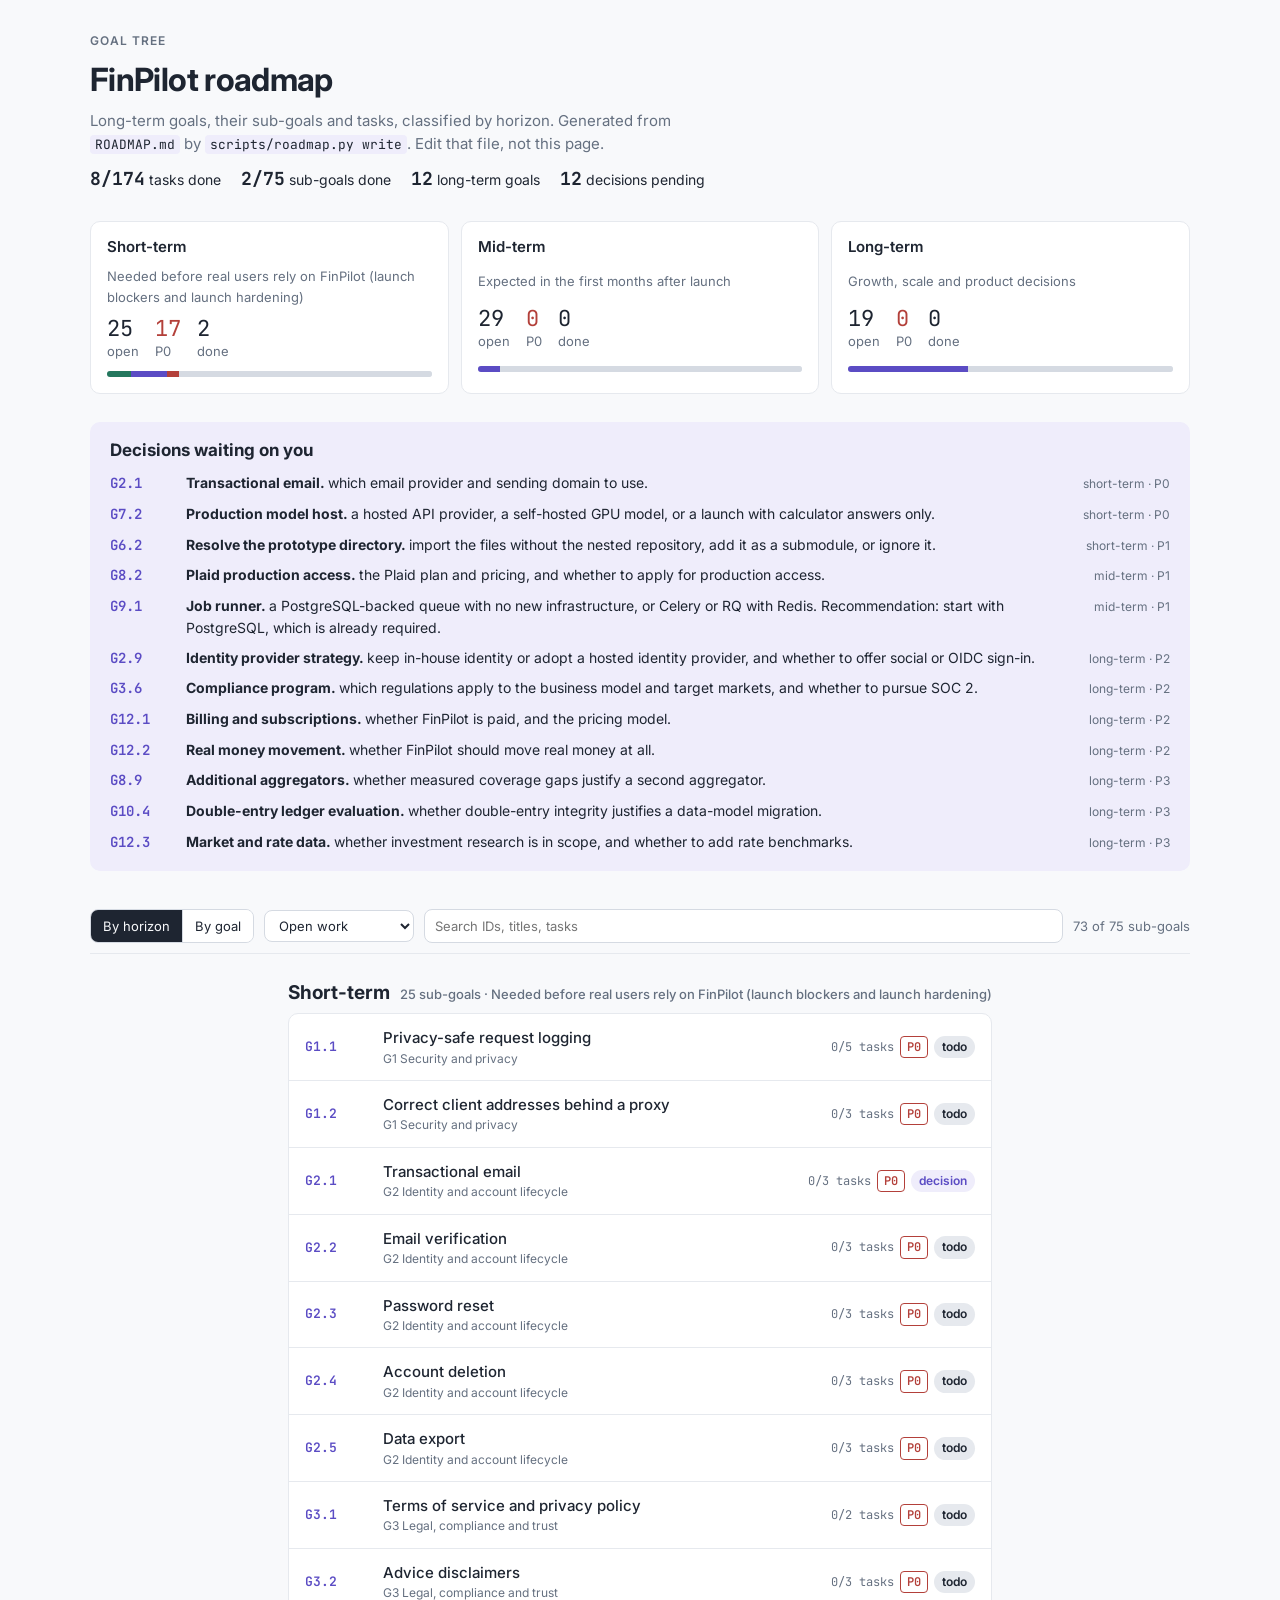
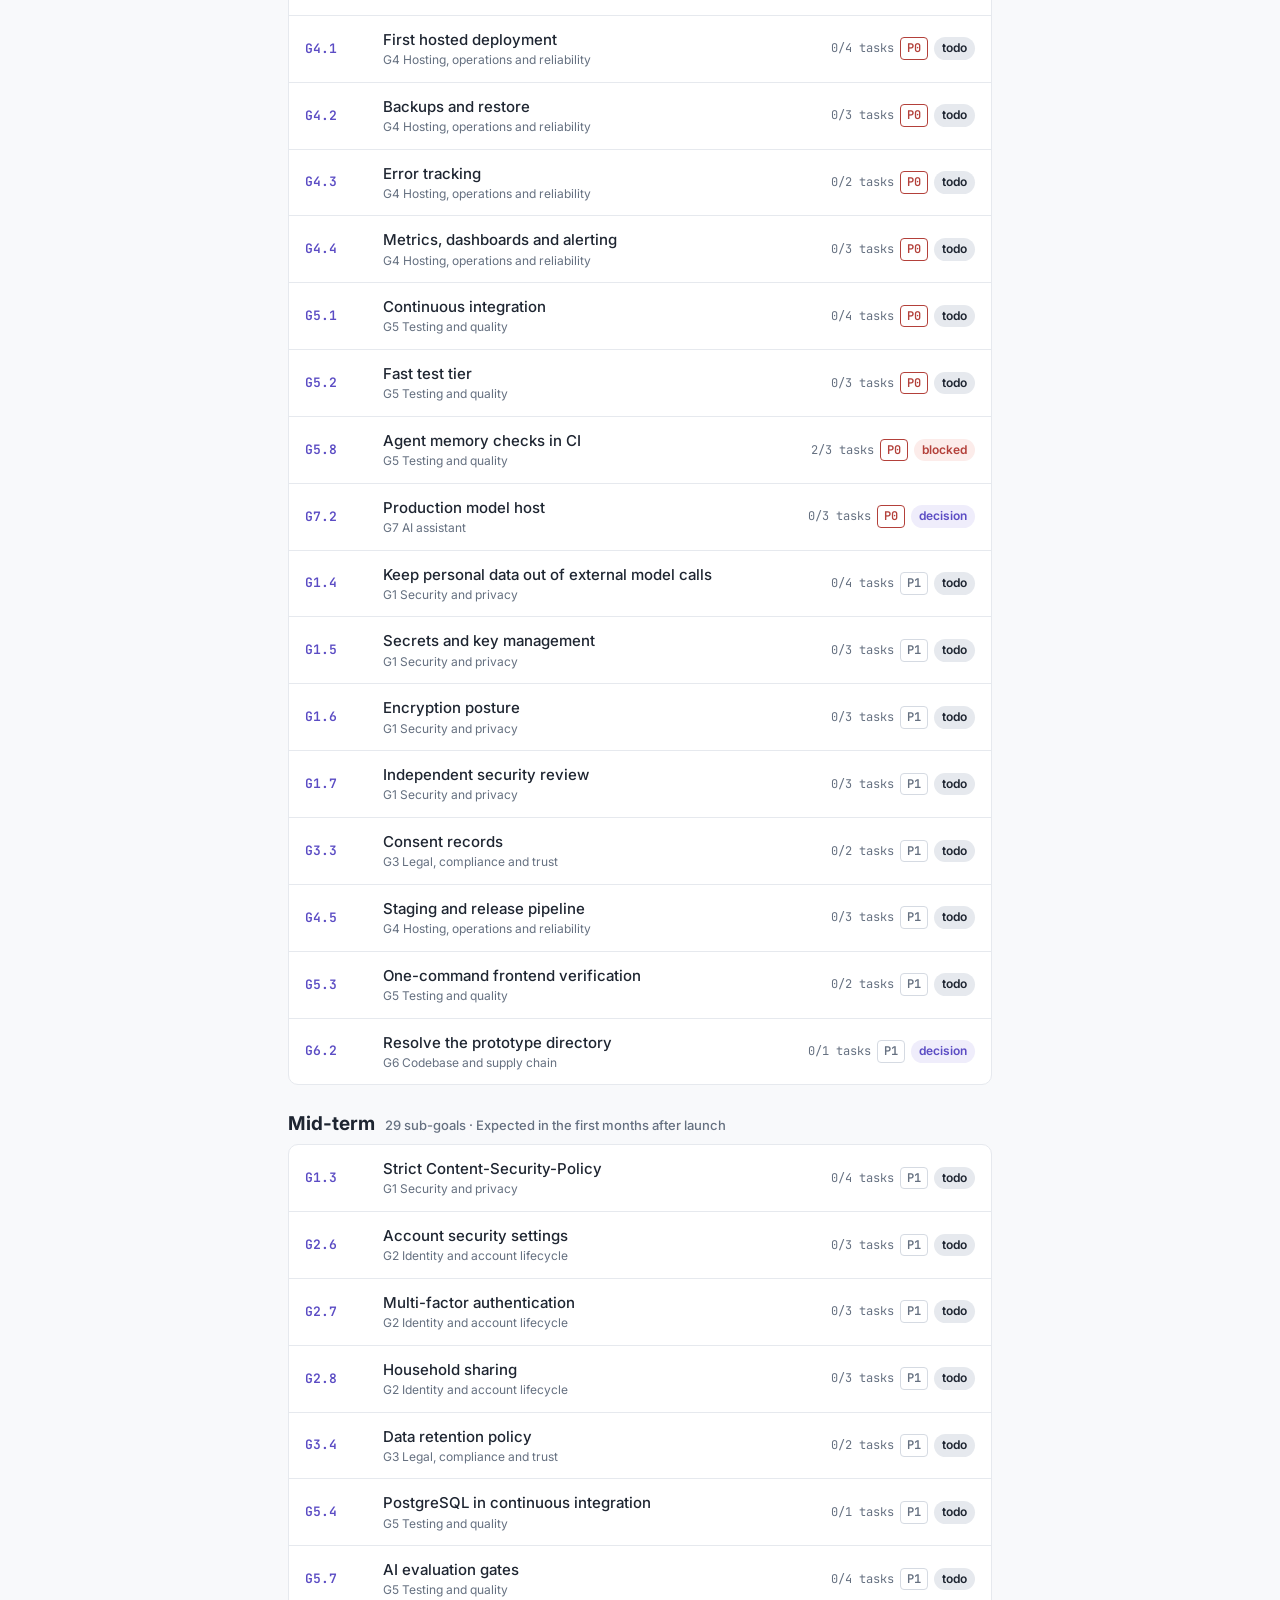
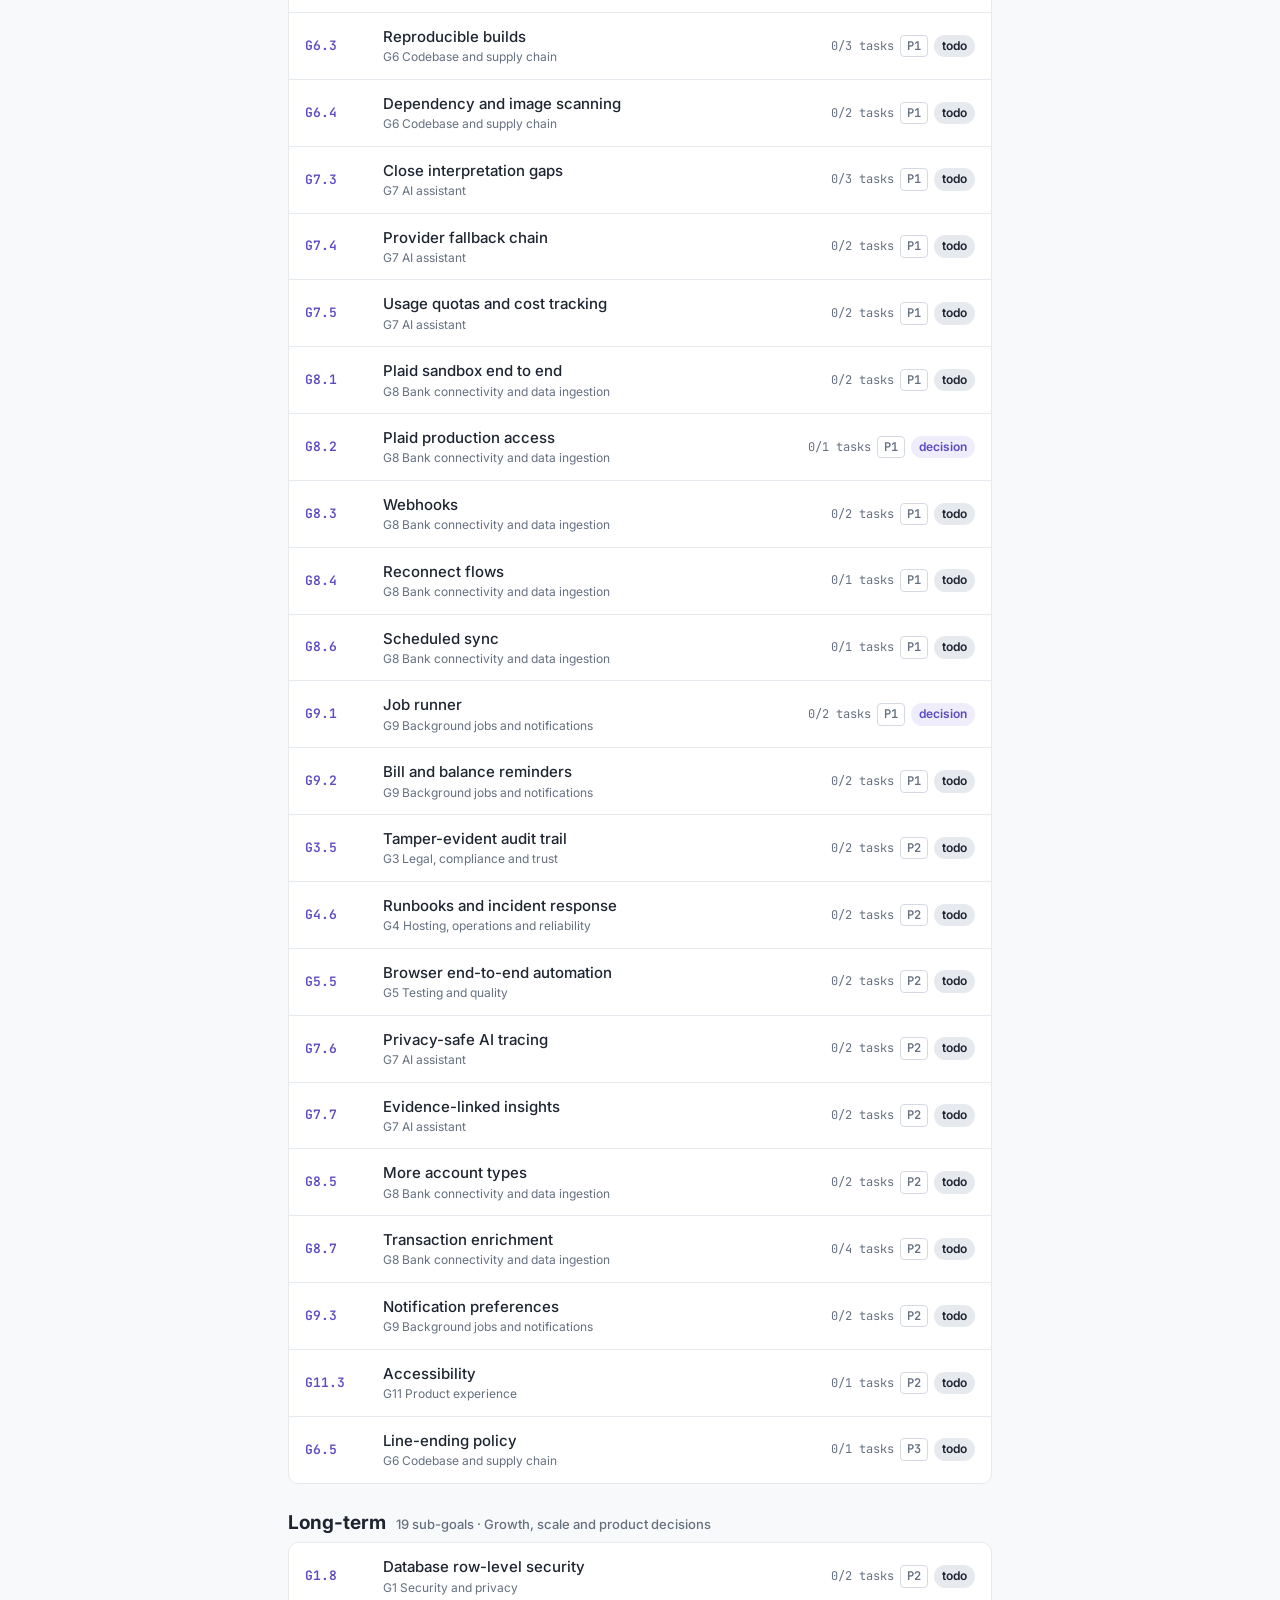
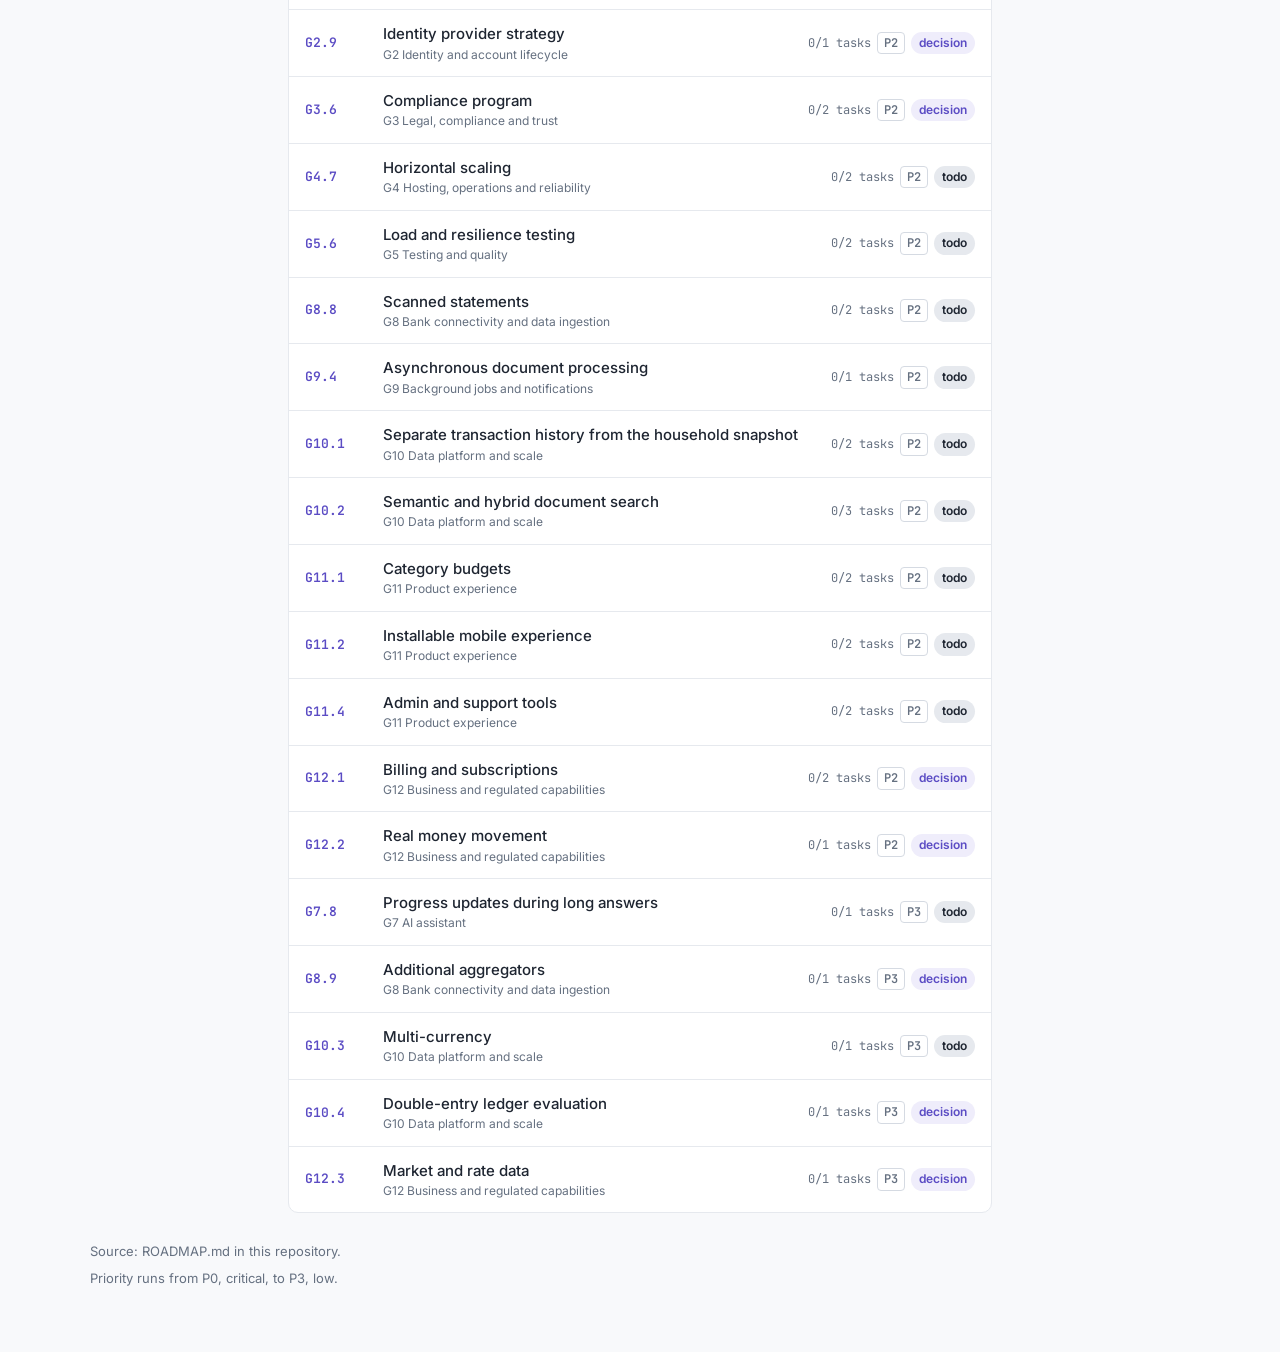
==== docs/roadmap.html @ 5a04ad87 "docs: commit generated roadmap and kit pages, add pre-push checks - docs/roadmap.html is generated f" ====
<!doctype html>
<html lang="en">
<head>
<meta charset="utf-8">
<meta name="viewport" content="width=device-width, initial-scale=1">
<title>FinPilot roadmap</title>
<link rel="preconnect" href="https://fonts.googleapis.com">
<link rel="preconnect" href="https://fonts.gstatic.com" crossorigin>
<link rel="stylesheet" href="https://fonts.googleapis.com/css2?family=Inter:wght@400;500;600;700&family=JetBrains+Mono:wght@500;600&display=swap">
<style>
:root{
  --bg:#f8f9fb;--surface:#ffffff;--ink:#1e2531;--muted:#657080;--line:#e6e9ee;--line-strong:#d5dae2;
  --accent:#5b4cc4;--accent-soft:#efedfb;
  --good:#24775e;--good-soft:#e9f5ef;--warn:#946018;--warn-soft:#fff4e3;
  --info:#577bb4;--info-soft:#eef3fa;--crit:#b3403a;--crit-soft:#fcecea;
  --sans:Inter,"Segoe UI",Arial,sans-serif;--mono:"JetBrains Mono",Consolas,"Courier New",monospace;
  color-scheme:light;
}
@media (prefers-color-scheme:dark){:root:not([data-theme="light"]){
  --bg:#11141b;--surface:#181c25;--ink:#e5e8ef;--muted:#9aa3b3;--line:#262c38;--line-strong:#343c4b;
  --accent:#a49af2;--accent-soft:#252241;--good:#63c39c;--good-soft:#14281f;--warn:#dcaa60;--warn-soft:#2c2314;
  --info:#93b3e3;--info-soft:#18212f;--crit:#ec8a83;--crit-soft:#321a1a;color-scheme:dark;}}
:root[data-theme="dark"]{
  --bg:#11141b;--surface:#181c25;--ink:#e5e8ef;--muted:#9aa3b3;--line:#262c38;--line-strong:#343c4b;
  --accent:#a49af2;--accent-soft:#252241;--good:#63c39c;--good-soft:#14281f;--warn:#dcaa60;--warn-soft:#2c2314;
  --info:#93b3e3;--info-soft:#18212f;--crit:#ec8a83;--crit-soft:#321a1a;color-scheme:dark;}
*{box-sizing:border-box}
body{margin:0;background:var(--bg);color:var(--ink);font:15px/1.55 var(--sans);padding-inline:20px;padding-block:32px 64px}
.wrap{max-width:1100px;margin:0 auto;display:grid;gap:28px}
h1,h2,h3{margin:0;text-wrap:balance;line-height:1.2}
code,.id,.num{font-family:var(--mono);font-variant-numeric:tabular-nums}
code{font-size:.86em;background:var(--accent-soft);color:var(--ink);padding:1px 5px;border-radius:4px;overflow-wrap:anywhere}
.eyebrow{font-size:12px;letter-spacing:.08em;text-transform:uppercase;color:var(--muted);font-weight:600}
header{display:grid;gap:10px}
header h1{font-size:32px;font-weight:700;letter-spacing:-.02em}
header p{margin:0;color:var(--muted);max-width:68ch}
.progress{display:flex;flex-wrap:wrap;gap:8px 20px;align-items:baseline;font-size:14px}
.progress b{font-size:18px}
.bands{display:grid;grid-template-columns:repeat(3,minmax(0,1fr));gap:12px}
.band{background:var(--surface);border:1px solid var(--line);border-radius:10px;padding:16px;display:grid;gap:10px;text-align:left;font:inherit;color:inherit;cursor:pointer}
.band[aria-pressed="true"]{border-color:var(--accent);box-shadow:0 0 0 1px var(--accent)}
.band h2{font-size:15px;font-weight:600}
.band .def{font-size:13px;color:var(--muted)}
.band .stats{display:flex;gap:16px;font-size:13px;color:var(--muted)}
.band .stats .num{font-size:22px;color:var(--ink);display:block;line-height:1.1}
.band .stats .p0{color:var(--crit)}
.mix{display:flex;height:6px;border-radius:3px;overflow:hidden;background:var(--line)}
.mix span{display:block;height:100%}
.decisions{background:var(--accent-soft);border-radius:10px;padding:18px 20px;display:grid;gap:12px}
.decisions h2{font-size:17px}
.decisions ol{margin:0;padding:0;list-style:none;display:grid;gap:8px}
.decisions li{display:grid;grid-template-columns:64px 1fr auto;gap:12px;align-items:baseline;font-size:14px}
.decisions li button{all:unset;cursor:pointer;color:var(--accent);font-family:var(--mono);font-weight:600}
.decisions li button:focus-visible{outline:2px solid var(--accent);outline-offset:2px}
.tag{font-size:12px;color:var(--muted);white-space:nowrap}
.controls{display:flex;flex-wrap:wrap;gap:10px;align-items:center;position:sticky;top:0;z-index:2;background:var(--bg);padding-block:10px;border-bottom:1px solid var(--line)}
.seg{display:inline-flex;border:1px solid var(--line-strong);border-radius:8px;overflow:hidden}
.seg button{font:inherit;font-size:13px;border:0;background:var(--surface);color:var(--ink);padding:6px 12px;cursor:pointer}
.seg button+button{border-left:1px solid var(--line-strong)}
.seg button[aria-pressed="true"]{background:var(--ink);color:var(--bg)}
select,input[type="search"]{font:inherit;font-size:13px;color:var(--ink);background:var(--surface);border:1px solid var(--line-strong);border-radius:8px;padding:6px 10px}
input[type="search"]{flex:1 1 200px;min-width:0}
button:focus-visible,select:focus-visible,input:focus-visible,summary:focus-visible{outline:2px solid var(--accent);outline-offset:2px}
.count{font-size:13px;color:var(--muted);margin-left:auto}
.group{display:grid;gap:8px}
.group>h2{font-size:19px;display:flex;gap:10px;align-items:baseline;flex-wrap:wrap}
.group>h2 small{font-size:13px;color:var(--muted);font-weight:500}
.list{background:var(--surface);border:1px solid var(--line);border-radius:10px}
details{border-top:1px solid var(--line)}
details:first-child{border-top:0}
summary{list-style:none;cursor:pointer;display:grid;grid-template-columns:64px minmax(0,1fr) auto;gap:4px 14px;padding:12px 16px;align-items:center}
summary::-webkit-details-marker{display:none}
summary .id{font-size:13px;font-weight:600;color:var(--accent)}
summary .title{font-weight:500}
summary .goal{display:block;font-size:12px;color:var(--muted)}
.meta{display:flex;gap:6px;align-items:center;flex-wrap:wrap;justify-content:flex-end}
.pill{font-size:12px;font-weight:600;padding:2px 8px;border-radius:999px;white-space:nowrap}
.prio{font-family:var(--mono);font-size:12px;font-weight:600;padding:1px 6px;border-radius:4px;border:1px solid var(--line-strong);color:var(--muted)}
.prio.P0{color:var(--crit);border-color:currentColor}
.s-todo{background:var(--line);color:var(--ink)}
.s-doing{background:var(--info-soft);color:var(--info)}
.s-blocked{background:var(--crit-soft);color:var(--crit)}
.s-decision{background:var(--accent-soft);color:var(--accent)}
.s-done{background:var(--good-soft);color:var(--good)}
.s-dropped{background:var(--line);color:var(--muted);text-decoration:line-through}
.tasks-n{font-size:12px;color:var(--muted)}
.body{padding:2px 16px 16px 94px;display:grid;gap:10px;font-size:14px}
.body dl{margin:0;display:grid;grid-template-columns:120px minmax(0,1fr);gap:6px 14px}
.body dt{color:var(--muted);font-size:13px}
.body dd{margin:0;max-width:75ch}
.body ul{margin:0;padding:0;list-style:none;display:grid;gap:6px}
.body li{display:grid;grid-template-columns:18px 64px minmax(0,1fr);gap:8px;align-items:baseline}
.box{width:14px;height:14px;border:1.5px solid var(--line-strong);border-radius:3px;display:inline-block;transform:translateY(2px)}
.box.on{background:var(--good);border-color:var(--good)}
.body li .id{font-size:12px;color:var(--muted)}
.needs button{all:unset;cursor:pointer;font-family:var(--mono);color:var(--accent);margin-right:8px}
.empty{padding:24px;color:var(--muted);text-align:center}
footer{font-size:13px;color:var(--muted);display:grid;gap:6px;max-width:75ch}
@media (max-width:720px){
  .bands{grid-template-columns:1fr}
  summary{grid-template-columns:52px minmax(0,1fr)}
  .meta{grid-column:2;justify-content:flex-start}
  .body{padding-left:16px}
  .body dl{grid-template-columns:1fr}
  .decisions li{grid-template-columns:52px 1fr}
  .decisions li .tag{grid-column:2}
  .count{margin-left:0;width:100%}
}
@media (prefers-reduced-motion:reduce){*{scroll-behavior:auto!important}}
</style>
</head>
<body>

<div class="wrap">
  <header>
    <span class="eyebrow">Goal tree</span>
    <h1>FinPilot roadmap</h1>
    <p id="intro">Long-term goals, their sub-goals and tasks, classified by horizon. Generated from <code>ROADMAP.md</code> by <code>scripts/roadmap.py write</code>. Edit that file, not this page.</p>
    <div class="progress" id="progress"></div>
  </header>

  <section class="bands" id="bands" aria-label="Horizons"></section>

  <section class="decisions" aria-labelledby="dec-title">
    <h2 id="dec-title">Decisions waiting on you</h2>
    <ol id="decisions"></ol>
  </section>

  <div class="controls" role="toolbar" aria-label="Filter the roadmap">
    <div class="seg" id="view" aria-label="Group by">
      <button type="button" id="view-horizon" data-view="horizon" aria-pressed="true">By horizon</button>
      <button type="button" id="view-goal" data-view="goal" aria-pressed="false">By goal</button>
    </div>
    <select id="status" aria-label="Status">
      <option value="open">Open work</option>
      <option value="decision">Needs a decision</option>
      <option value="done">Done</option>
      <option value="all">All statuses</option>
    </select>
    <input type="search" id="search" placeholder="Search IDs, titles, tasks" aria-label="Search">
    <span class="count" id="count" aria-live="polite"></span>
  </div>

  <main id="groups" class="wrap" style="gap:28px"></main>

  <footer>
    <span id="snapshot"></span>
    <span>Priority runs from P0, critical, to P3, low.</span>
  </footer>
</div>

<script>
const DATA = [{"id": "G1", "title": "Security and privacy", "subgoals": [{"id": "G1.1", "title": "Privacy-safe request logging", "horizon": "short-term", "priority": "P0", "status": "todo", "needs": [], "body": ["Why: under default uvicorn logging, the privacy-filtered `finpilot.requests` line in `finpilot/api/app.py` is never emitted, while the uvicorn access log prints full query strings such as `GET /api/transactions?q=therapy-copay&category=medical` and amounts such as `/api/debt/what-if?amount=`. Reverse proxies often log query strings too.", "Evidence: verified 2026-09-13 by running the app locally with uvicorn 0.52.4 defaults. This contradicts the logging statement in `ARCHITECTURE.md`.", "Done when: a production-configured deployment writes one privacy-safe line per request, and no query string, body or amount appears in application, server or proxy logs."], "tasks": [{"id": "G1.1.1", "title": "Configure the `finpilot` logger at startup so the request line is emitted under uvicorn.", "done": false}, {"id": "G1.1.2", "title": "Keep query strings out of server logs: run uvicorn with `--no-access-log` in the `Dockerfile`, or install an access-log filter that drops query strings.", "done": false}, {"id": "G1.1.3", "title": "Move amount-bearing reads (`/api/debt/what-if`, `/api/tax/net-benefit`, mortgage scenarios) to request bodies, or document a proxy log format without query strings.", "done": false}, {"id": "G1.1.4", "title": "Add a regression test that captures logs for a request with a sensitive query string and asserts nothing sensitive is written.", "done": false}, {"id": "G1.1.5", "title": "Update the logging statement in `ARCHITECTURE.md` once behaviour matches.", "done": false}]}, {"id": "G1.2", "title": "Correct client addresses behind a proxy", "horizon": "short-term", "priority": "P0", "status": "todo", "needs": [], "body": ["Why: uvicorn trusts `X-Forwarded-For` only from `127.0.0.1` unless `FORWARDED_ALLOW_IPS` is set, and neither the `Dockerfile` nor `compose.yaml` sets it. Behind a proxy every user shares one address, so the IP-keyed sign-up limit (8 per 5 minutes) and sign-in limit (30 per 5 minutes) apply to all users together.", "Evidence: read from uvicorn 0.52.4 defaults and the missing setting on 2026-09-13. Not yet reproduced behind a real proxy.", "Done when: behind the production ingress, throttles key on the real client address, and forwarding headers from untrusted peers are ignored."], "tasks": [{"id": "G1.2.1", "title": "Reproduce the shared-address lockout behind a local reverse proxy container.", "done": false}, {"id": "G1.2.2", "title": "Set `FORWARDED_ALLOW_IPS` to the ingress address in the `Dockerfile`, `compose.yaml` and `DEPLOYMENT.md`.", "done": false}, {"id": "G1.2.3", "title": "Add a test that throttle keys use the forwarded address only for trusted peers.", "done": false}]}, {"id": "G1.3", "title": "Strict Content-Security-Policy", "horizon": "mid-term", "priority": "P1", "status": "todo", "needs": [], "body": ["Why: the current policy only sets `frame-ancestors`, `base-uri` and `object-src`, so it does not restrict scripts.", "Evidence: checked `finpilot/api/app.py` and `finpilot/web/` on 2026-09-13. The frontend has no inline scripts or inline event handlers. External origins are the Plaid CDN and Google Fonts, and `core.js` and `pages.js` contain inline `style=` attributes.", "Done when: a strict policy is enforced in production with no violations across the main journeys."], "tasks": [{"id": "G1.3.1", "title": "Add `default-src 'self'` with explicit script, style, font, connect and frame sources for Plaid and Google Fonts.", "done": false}, {"id": "G1.3.2", "title": "Replace inline `style=` attributes with CSS classes.", "done": false}, {"id": "G1.3.3", "title": "Ship as `Content-Security-Policy-Report-Only` first, then enforce.", "done": false}, {"id": "G1.3.4", "title": "Consider self-hosting fonts so no third party receives user IP addresses.", "done": false}]}, {"id": "G1.4", "title": "Keep personal data out of external model calls", "horizon": "short-term", "priority": "P1", "status": "todo", "needs": ["G7.2"], "body": ["Adapted from: \"zero-knowledge architecture and PII redaction\". Full zero-knowledge is not possible because the server must read financial data to calculate. The adapted goal is data minimization for anything sent to a model provider or tracing service.", "Why: if the production model is a third-party API, prompts can carry names, institutions, account nicknames, amounts and document text.", "Evidence: `finpilot/ai/input_safety.py` rejects credential-like input (passwords, API keys, tokens, private keys) before prompts and storage. Nothing masks account numbers, card numbers or SSNs. LangSmith tracing is opt-in through `LANGCHAIN_TRACING_V2` in `finpilot/ai/graph.py` and would send traces to a third party. Checked 2026-09-13.", "Done when: prompts and traces sent outside the deployment contain only the fields they need, identifiers are masked, and each provider's data terms are documented."], "tasks": [{"id": "G1.4.1", "title": "Inventory every prompt builder (planner context, explanations, knowledge extraction) and the personal fields each sends.", "done": false}, {"id": "G1.4.2", "title": "Mask account, routing and card numbers and SSN patterns before external calls, with tests.", "done": false}, {"id": "G1.4.3", "title": "Prefer providers with zero-retention or no-training terms and record them in `DEPLOYMENT.md`.", "done": false}, {"id": "G1.4.4", "title": "Block LangSmith tracing in production unless redaction is in place.", "done": false}]}, {"id": "G1.5", "title": "Secrets and key management", "horizon": "short-term", "priority": "P1", "status": "todo", "needs": [], "body": ["Why: secrets come from environment variables, and rotating `FINPILOT_TOKEN_KEY` needs a controlled decrypt and re-encrypt migration that does not exist.", "Evidence: `DEPLOYMENT.md` \"Optional Plaid bank linking\".", "Done when: production secrets live in a managed secret store with access auditing, and a tested key-rotation command exists."], "tasks": [{"id": "G1.5.1", "title": "Choose the secret store for the hosting platform and document how secrets are injected.", "done": false}, {"id": "G1.5.2", "title": "Build and test a key-rotation command that re-encrypts stored Plaid and MCP credentials.", "done": false}, {"id": "G1.5.3", "title": "Add secret scanning to continuous integration.", "done": false}]}, {"id": "G1.6", "title": "Encryption posture", "horizon": "short-term", "priority": "P1", "status": "todo", "needs": [], "body": ["Adapted from: \"AES-256 at rest and TLS 1.3 in transit\". FinPilot encrypts stored provider credentials with Fernet (AES-128-CBC with HMAC-SHA256), which is sound. Database, backup and transport encryption depend on hosting choices not yet made.", "Why: encryption at rest and in transit has not been configured or verified for a hosted environment.", "Evidence: Fernet usage in `finpilot/integrations/plaid.py` and `finpilot/integrations/mcp_client.py`.", "Done when: managed PostgreSQL and backups are encrypted at rest, ingress allows only TLS 1.2 or newer with 1.3 preferred, and the posture is documented."], "tasks": [{"id": "G1.6.1", "title": "Confirm encryption at rest for the chosen managed PostgreSQL and its backups.", "done": false}, {"id": "G1.6.2", "title": "Configure the ingress TLS policy and verify it with an external TLS scanner.", "done": false}, {"id": "G1.6.3", "title": "Move stored credentials to AES-256-GCM only if a chosen compliance framework requires it.", "done": false}]}, {"id": "G1.7", "title": "Independent security review", "horizon": "short-term", "priority": "P1", "status": "todo", "needs": ["G4.1"], "body": ["Why: FinPilot will hold bank tokens and financial history, and no external review has taken place.", "Done when: a penetration test of the hosted staging environment is complete and every high-severity finding is fixed."], "tasks": [{"id": "G1.7.1", "title": "Run an automated web scan (for example OWASP ZAP) against staging.", "done": false}, {"id": "G1.7.2", "title": "Commission a third-party penetration test before real users.", "done": false}, {"id": "G1.7.3", "title": "Track findings as roadmap tasks.", "done": false}]}, {"id": "G1.8", "title": "Database row-level security", "horizon": "long-term", "priority": "P2", "status": "todo", "needs": [], "body": ["Adapted from: \"row-level security in PostgreSQL\". Tenant isolation already exists in application code, so this is defense in depth rather than a migration.", "Why: a future query that forgets its household filter would currently rely on tests alone to be caught.", "Evidence: the household is derived from the session on every route, and cross-tenant denial tests pass (`END_TO_END_VALIDATION.md`).", "Done when: PostgreSQL policies block cross-household reads even when an application query omits its filter."], "tasks": [{"id": "G1.8.1", "title": "Design a per-transaction household setting compatible with the session-per-operation runtime.", "done": false}, {"id": "G1.8.2", "title": "Add policies through an Alembic migration and prove them with a test that omits a filter.", "done": false}]}]}, {"id": "G2", "title": "Identity and account lifecycle", "subgoals": [{"id": "G2.1", "title": "Transactional email", "horizon": "short-term", "priority": "P0", "status": "decision", "needs": [], "body": ["Why: the application cannot send email, and verification, password reset, invitations and reminders all depend on it.", "Decision needed: which email provider and sending domain to use.", "Done when: templated email is sent through the chosen provider with bounce handling, and tests use a fake transport."], "tasks": [{"id": "G2.1.1", "title": "Choose the provider and sending domain with the user; configure SPF, DKIM and DMARC.", "done": false}, {"id": "G2.1.2", "title": "Add an email service interface with a test double and a provider adapter.", "done": false}, {"id": "G2.1.3", "title": "Log delivery results without message bodies.", "done": false}]}, {"id": "G2.2", "title": "Email verification", "horizon": "short-term", "priority": "P0", "status": "todo", "needs": ["G2.1"], "body": ["Why: anyone can register with an email address they do not own, which blocks the real owner from registering.", "Evidence: `finpilot/services/auth.py` stores unique, unverified email addresses (checked 2026-09-13).", "Done when: new accounts verify their email before bank linking or sharing, and an unverified registration cannot block the real owner."], "tasks": [{"id": "G2.2.1", "title": "Add hashed, expiring, single-use verification tokens and a verification route.", "done": false}, {"id": "G2.2.2", "title": "Let a verified owner reclaim an address held by an unverified account.", "done": false}, {"id": "G2.2.3", "title": "Stop sign-up responses from revealing whether an email is already registered.", "done": false}]}, {"id": "G2.3", "title": "Password reset", "horizon": "short-term", "priority": "P0", "status": "todo", "needs": ["G2.1"], "body": ["Why: a forgotten password currently loses the workspace for good.", "Done when: a user can reset a password by email, every existing session is revoked, and the flow is rate limited."], "tasks": [{"id": "G2.3.1", "title": "Add hashed, expiring, single-use reset tokens with request and confirm routes.", "done": false}, {"id": "G2.3.2", "title": "Revoke all sessions on reset and notify the user by email.", "done": false}, {"id": "G2.3.3", "title": "Add the UI and frontend suite coverage.", "done": false}]}, {"id": "G2.4", "title": "Account deletion", "horizon": "short-term", "priority": "P0", "status": "todo", "needs": [], "body": ["Why: no route deletes a user or a workspace. Users expect it, and many privacy laws require it.", "Evidence: route list checked 2026-09-13. Foreign keys already cascade from `users.id`.", "Done when: after re-authentication a user can delete their account and workspace, linked bank and MCP tokens are revoked, and retained records follow the retention policy in G3.4."], "tasks": [{"id": "G2.4.1", "title": "Define what is deleted immediately and what must be retained.", "done": false}, {"id": "G2.4.2", "title": "Implement deletion with provider token revocation.", "done": false}, {"id": "G2.4.3", "title": "Add tests proving no household data remains readable afterwards.", "done": false}]}, {"id": "G2.5", "title": "Data export", "horizon": "short-term", "priority": "P0", "status": "todo", "needs": [], "body": ["Why: users cannot download their data. The MCP read bridge offers read access, not an export.", "Done when: a user can download accounts, transactions, bills, goals, rules, conversations and documents in open formats."], "tasks": [{"id": "G2.5.1", "title": "Define the export format, such as a JSON bundle plus CSV transactions.", "done": false}, {"id": "G2.5.2", "title": "Implement an authenticated, rate-limited export route.", "done": false}, {"id": "G2.5.3", "title": "Record each export in the audit trail.", "done": false}]}, {"id": "G2.6", "title": "Account security settings", "horizon": "mid-term", "priority": "P1", "status": "todo", "needs": [], "body": ["Why: users cannot change their password or email or sign out of other sessions, and sessions last a fixed 12 hours.", "Evidence: `SESSION_SECONDS` and the routes in `finpilot/api/auth_routes.py` (checked 2026-09-13).", "Done when: settings let users change password and email, see active sessions and revoke them."], "tasks": [{"id": "G2.6.1", "title": "Change password with a current-password check and revocation of other sessions.", "done": false}, {"id": "G2.6.2", "title": "Change email with verification of the new address.", "done": false}, {"id": "G2.6.3", "title": "List and revoke active sessions, and add an idle timeout.", "done": false}]}, {"id": "G2.7", "title": "Multi-factor authentication", "horizon": "mid-term", "priority": "P1", "status": "todo", "needs": [], "body": ["Why: accounts protected only by a password are a common takeover target, and FinPilot can hold bank connections.", "Done when: users can enable TOTP with recovery codes, and sensitive actions require a second factor."], "tasks": [{"id": "G2.7.1", "title": "TOTP enrollment, verification and recovery codes.", "done": false}, {"id": "G2.7.2", "title": "Step-up verification for bank linking, export and deletion.", "done": false}, {"id": "G2.7.3", "title": "Evaluate passkeys as a later option.", "done": false}]}, {"id": "G2.8", "title": "Household sharing", "horizon": "mid-term", "priority": "P1", "status": "todo", "needs": [], "body": ["Why: there is no way to invite a partner or advisor.", "Evidence: `Role` and `ConsentGrant` exist in `finpilot/models.py`, but there is no invite route, and sign-in uses only the first membership (checked 2026-09-13).", "Done when: an owner can invite someone with a role, the invitee can accept, and every boundary enforces the grant."], "tasks": [{"id": "G2.8.1", "title": "Invitation tokens and acceptance flow.", "done": false}, {"id": "G2.8.2", "title": "Membership switching for users who belong to more than one household.", "done": false}, {"id": "G2.8.3", "title": "UI for roles and revocation, with tests for each role.", "done": false}]}, {"id": "G2.9", "title": "Identity provider strategy", "horizon": "long-term", "priority": "P2", "status": "decision", "needs": [], "body": ["Adapted from: \"Auth0, Clerk or Supabase Auth with OAuth2 or OIDC, JWT sessions and refresh-token rotation\". Keep opaque server-side sessions: their tokens are hashed at rest and revoke immediately, which client-held JWTs make harder.", "Why: building G2.2 to G2.7 in-house is real work, and a hosted provider could supply them.", "Decision needed: keep in-house identity or adopt a hosted identity provider, and whether to offer social or OIDC sign-in.", "Done when: the decision is recorded in `HANDOFF.md` section 7 and the G2 tasks reflect it."], "tasks": [{"id": "G2.9.1", "title": "Compare in-house and hosted identity on cost, MFA, recovery, compliance and lock-in.", "done": false}]}]}, {"id": "G3", "title": "Legal, compliance and trust", "subgoals": [{"id": "G3.1", "title": "Terms of service and privacy policy", "horizon": "short-term", "priority": "P0", "status": "todo", "needs": [], "body": ["Why: the interface has no terms of service or privacy policy.", "Evidence: searched `finpilot/web/` on 2026-09-13.", "Done when: counsel-reviewed documents are linked from sign-up, settings and the page footer, and acceptance is recorded (G3.3)."], "tasks": [{"id": "G3.1.1", "title": "Draft both documents with legal counsel, covering bank data, AI processing and model providers.", "done": false}, {"id": "G3.1.2", "title": "Publish them and link them from sign-up, settings and the footer.", "done": false}]}, {"id": "G3.2", "title": "Advice disclaimers", "horizon": "short-term", "priority": "P0", "status": "todo", "needs": [], "body": ["From: \"FINRA and SEC compliance disclaimers\" and \"regulatory disclaimers\".", "Why: nothing in the UI or in AI answers says FinPilot provides information rather than financial, investment, tax or legal advice.", "Evidence: searched `finpilot/web/` on 2026-09-13. A `.copilot-disclaimer` CSS class exists but is unused.", "Done when: a counsel-approved disclosure appears persistently in the assistant and calculator results."], "tasks": [{"id": "G3.2.1", "title": "Get the disclosure wording approved by counsel.", "done": false}, {"id": "G3.2.2", "title": "Show it in the assistant workspace, the drawer and calculator results.", "done": false}, {"id": "G3.2.3", "title": "Assert in the frontend suites that it renders.", "done": false}]}, {"id": "G3.3", "title": "Consent records", "horizon": "short-term", "priority": "P1", "status": "todo", "needs": [], "body": ["Why: users must accept the terms, and bank linking needs explicit consent to data access.", "Done when: acceptance of each terms version and each bank-linking consent is stored with a timestamp and version."], "tasks": [{"id": "G3.3.1", "title": "Store terms acceptance per version and ask again when the terms change.", "done": false}, {"id": "G3.3.2", "title": "Record bank-linking consent before Plaid Link starts.", "done": false}]}, {"id": "G3.4", "title": "Data retention policy", "horizon": "mid-term", "priority": "P1", "status": "todo", "needs": [], "body": ["Why: no retention periods exist for audit records, conversations, documents, sessions or backups.", "Done when: retention periods are documented and enforced by scheduled cleanup, including backup expiry."], "tasks": [{"id": "G3.4.1", "title": "Define retention periods with counsel.", "done": false}, {"id": "G3.4.2", "title": "Implement scheduled cleanup once a job runner exists (G9.1).", "done": false}]}, {"id": "G3.5", "title": "Tamper-evident audit trail", "horizon": "mid-term", "priority": "P2", "status": "todo", "needs": [], "body": ["From: \"immutable audit logging for user interactions, recommendations and external API requests\".", "Why: the audit trail does not cover sign-ins, exports, deletions or provider calls, and the database does not prevent audit rows from being changed.", "Evidence: `AuditRow` records financial state changes and is only inserted by `finpilot/runtime.py`. Confirmed AI actions also produce receipts (`action_receipts`). Checked 2026-09-13.", "Done when: security-relevant events are recorded, and audit rows are append-only at the database level."], "tasks": [{"id": "G3.5.1", "title": "Add events for sign-in, password and MFA changes, exports, deletions and provider calls.", "done": false}, {"id": "G3.5.2", "title": "Enforce append-only audit writes with database grants or a hash chain, and test it.", "done": false}]}, {"id": "G3.6", "title": "Compliance program", "horizon": "long-term", "priority": "P2", "status": "decision", "needs": [], "body": ["From: \"SOC 2, GLBA and GDPR\".", "Why: the obligations that apply to FinPilot have not been assessed.", "Decision needed: which regulations apply to the business model and target markets, and whether to pursue SOC 2.", "Done when: applicable obligations are documented with owners, and a SOC 2 readiness plan exists if chosen."], "tasks": [{"id": "G3.6.1", "title": "Get a counsel assessment of applicable regulations.", "done": false}, {"id": "G3.6.2", "title": "Complete the security reviews that providers such as Plaid require for production access.", "done": false}]}]}, {"id": "G4", "title": "Hosting, operations and reliability", "subgoals": [{"id": "G4.1", "title": "First hosted deployment", "horizon": "short-term", "priority": "P0", "status": "todo", "needs": [], "body": ["Why: the Docker image has never been built, and live PostgreSQL and TLS have never been exercised.", "Evidence: `DEPLOYMENT.md` \"Validation supplied\".", "Done when: a staging environment serves FinPilot over HTTPS from the Docker image against managed PostgreSQL, with migrations run as a release job."], "tasks": [{"id": "G4.1.1", "title": "Choose the hosting platform and managed PostgreSQL provider with the user.", "done": false}, {"id": "G4.1.2", "title": "Build the image and run `compose.yaml` end to end locally.", "done": false}, {"id": "G4.1.3", "title": "Deploy staging with TLS, the migration job and health checks.", "done": false}, {"id": "G4.1.4", "title": "Run `scripts/verify_postgres.py` and the frontend suites against staging.", "done": false}]}, {"id": "G4.2", "title": "Backups and restore", "horizon": "short-term", "priority": "P0", "status": "todo", "needs": ["G4.1"], "body": ["Why: backups and restores have never been rehearsed, and backups contain private documents and conversations.", "Done when: automated encrypted backups run daily, a restore into a fresh database has been rehearsed and timed, and recovery targets are written down."], "tasks": [{"id": "G4.2.1", "title": "Enable automated backups with point-in-time recovery.", "done": false}, {"id": "G4.2.2", "title": "Rehearse a restore, time it and record the result in `DEPLOYMENT.md`.", "done": false}, {"id": "G4.2.3", "title": "Store `FINPILOT_TOKEN_KEY` safely and separately from database backups.", "done": false}]}, {"id": "G4.3", "title": "Error tracking", "horizon": "short-term", "priority": "P0", "status": "todo", "needs": [], "body": ["Why: unhandled server and browser errors are not captured anywhere.", "Done when: server and browser errors reach an error tracker with request IDs and without personal data."], "tasks": [{"id": "G4.3.1", "title": "Add an error tracker with data scrubbing.", "done": false}, {"id": "G4.3.2", "title": "Capture frontend errors with release tags.", "done": false}]}, {"id": "G4.4", "title": "Metrics, dashboards and alerting", "horizon": "short-term", "priority": "P0", "status": "todo", "needs": ["G4.1"], "body": ["Why: no metrics or alerts exist, and only the uvicorn access log is emitted.", "Done when: dashboards show request rate, latency, errors, database health and model availability, and alerts reach a person during outages."], "tasks": [{"id": "G4.4.1", "title": "Expose application metrics, for example with Prometheus or OpenTelemetry.", "done": false}, {"id": "G4.4.2", "title": "Add uptime checks on `/api/health` with alert routing.", "done": false}, {"id": "G4.4.3", "title": "Add model availability and fallback-rate metrics.", "done": false}]}, {"id": "G4.5", "title": "Staging and release pipeline", "horizon": "short-term", "priority": "P1", "status": "todo", "needs": ["G4.1", "G5.1"], "body": ["From: \"automated CI/CD\".", "Why: releases are manual and nothing gates a change before production.", "Done when: merges to `main` build an image, migrate and smoke-test staging, and promote to production with a rollback path."], "tasks": [{"id": "G4.5.1", "title": "Build and publish images from continuous integration with immutable tags.", "done": false}, {"id": "G4.5.2", "title": "Automate the staging deploy and smoke tests.", "done": false}, {"id": "G4.5.3", "title": "Document promotion and rollback, including forward-fix migrations.", "done": false}]}, {"id": "G4.6", "title": "Runbooks and incident response", "horizon": "mid-term", "priority": "P2", "status": "todo", "needs": [], "body": ["Why: operators have no written procedure for outages, provider failures or leaked credentials.", "Done when: runbooks exist for the most likely failures, and an incident process is written down."], "tasks": [{"id": "G4.6.1", "title": "Write runbooks for database outage, model outage, Plaid outage, leaked secret and bad migration.", "done": false}, {"id": "G4.6.2", "title": "Define severity levels, user communication and post-incident reviews.", "done": false}]}, {"id": "G4.7", "title": "Horizontal scaling", "horizon": "long-term", "priority": "P2", "status": "todo", "needs": [], "body": ["Why: the image runs one uvicorn process, and the dashboard cache, model health cache and AI admission slots all live inside each process.", "Evidence: `Dockerfile` CMD and `ARCHITECTURE.md` \"Operations and current boundaries\".", "Done when: several application instances run behind the ingress with shared AI admission control and consistent behaviour under load."], "tasks": [{"id": "G4.7.1", "title": "Run multiple workers or containers and load test them (G5.6).", "done": false}, {"id": "G4.7.2", "title": "Move AI admission control into a shared gateway or queue in front of the model.", "done": false}]}]}, {"id": "G5", "title": "Testing and quality", "subgoals": [{"id": "G5.1", "title": "Continuous integration", "horizon": "short-term", "priority": "P0", "status": "todo", "needs": ["G5.2"], "body": ["Why: nothing runs the tests automatically, and the full Python suite takes about 18 minutes.", "Evidence: no `.github/workflows/` directory exists.", "Done when: every pull request runs the fast tier, the frontend suites and both document validators, and merging is blocked on failure."], "tasks": [{"id": "G5.1.1", "title": "Add a GitHub Actions workflow for Python 3.12 and Node 24.", "done": false}, {"id": "G5.1.2", "title": "Run `scripts/check_handoff.py` and `scripts/roadmap.py check` in that workflow.", "done": false}, {"id": "G5.1.3", "title": "Run the full suite nightly and before releases.", "done": false}, {"id": "G5.1.4", "title": "Protect `main` with required checks.", "done": false}]}, {"id": "G5.2", "title": "Fast test tier", "horizon": "short-term", "priority": "P0", "status": "todo", "needs": [], "body": ["Why: a slow suite discourages running tests, especially for agents working in short sessions.", "Evidence: no pytest markers or pytest configuration exist apart from `parametrize` (checked 2026-09-13).", "Done when: a marked subset runs in under five minutes, and slow AI, migration and performance tests are marked."], "tasks": [{"id": "G5.2.1", "title": "Register markers such as `slow`, `ai` and `postgres`, and mark the slow tests.", "done": false}, {"id": "G5.2.2", "title": "Document the fast command in `AGENTS.md`.", "done": false}, {"id": "G5.2.3", "title": "Measure and record both tier durations.", "done": false}]}, {"id": "G5.3", "title": "One-command frontend verification", "horizon": "short-term", "priority": "P1", "status": "todo", "needs": [], "body": ["Why: the seven frontend suites need a manually started server on port 8100.", "Done when: one script starts the app on a free port with a temporary database, runs every `tests/*_frontend.mjs` and stops the server."], "tasks": [{"id": "G5.3.1", "title": "Write the runner with a temporary SQLite database.", "done": false}, {"id": "G5.3.2", "title": "Use it in continuous integration and document it in `AGENTS.md`.", "done": false}]}, {"id": "G5.4", "title": "PostgreSQL in continuous integration", "horizon": "mid-term", "priority": "P1", "status": "todo", "needs": ["G5.1"], "body": ["Why: PostgreSQL migration and concurrency checks have only run once, on one machine.", "Evidence: `validation/postgres-e2e.json`.", "Done when: continuous integration runs migrations and the concurrency checks against a PostgreSQL service container."], "tasks": [{"id": "G5.4.1", "title": "Add a PostgreSQL job that runs `scripts/verify_postgres.py` and the migration tests.", "done": false}]}, {"id": "G5.5", "title": "Browser end-to-end automation", "horizon": "mid-term", "priority": "P2", "status": "todo", "needs": [], "body": ["Why: browser journeys were checked by hand and recorded in `validation/browser-e2e.json`.", "Done when: automated browser tests cover sign-up, CSV import, a reviewed AI change and the compact phone layout."], "tasks": [{"id": "G5.5.1", "title": "Add browser tests for the main journeys at desktop and phone widths.", "done": false}, {"id": "G5.5.2", "title": "Add automated accessibility checks to those journeys.", "done": false}]}, {"id": "G5.6", "title": "Load and resilience testing", "horizon": "long-term", "priority": "P2", "status": "todo", "needs": ["G4.1"], "body": ["Why: hosted multi-user load and failure behaviour are unverified.", "Done when: load tests establish capacity and latency on staging, including database failover and model outage."], "tasks": [{"id": "G5.6.1", "title": "Write load scenarios for bootstrap, transaction history, chat and confirmation.", "done": false}, {"id": "G5.6.2", "title": "Run them on staging and record results under `validation/`.", "done": false}]}, {"id": "G5.7", "title": "AI evaluation gates", "horizon": "mid-term", "priority": "P1", "status": "todo", "needs": ["G7.2"], "body": ["From: \"automated evaluation sets that measure hallucination rates across prompt revisions\".", "Why: interpretation quality is measured only when someone runs the evaluation by hand.", "Evidence: `scripts/evaluate_workflows.py` and the 80-capability manifest already exist. The last run scored 115 of 140 exact interpretations on llama3.2 on CPU.", "Done when: the interpretation matrix and grounding checks run on a schedule against the production model and block releases on regression."], "tasks": [{"id": "G5.7.1", "title": "Run the matrix on a schedule against the chosen model.", "done": false}, {"id": "G5.7.2", "title": "Track exact interpretation, fallback, rejected-number and latency rates over time.", "done": false}, {"id": "G5.7.3", "title": "Block a release when a tracked rate regresses beyond an agreed threshold.", "done": false}, {"id": "G5.7.4", "title": "Regenerate validation reports from their JSON evidence with one command (`scripts/report_*`).", "done": false}]}, {"id": "G5.8", "title": "Agent memory checks in CI", "horizon": "short-term", "priority": "P0", "status": "blocked", "needs": [], "body": ["Why: the memory protocol is only enforced when someone runs the validators or tests locally.", "Evidence: a ready workflow exists at `docs/agent-memory-kit/templates/.github/workflows/agent-memory.yml`. `gh auth status` on 2026-09-13 showed token scopes `gist`, `read:org` and `repo`; GitHub rejects pushes that add workflow files without the `workflow` scope, so the file was not added to `.github/workflows/`. A push was not attempted.", "Blocked by: the owner's GitHub token needs the `workflow` scope, for example `gh auth refresh -h github.com -s workflow`.", "Done when: the workflow runs on every push and pull request to `main`, and its first run passes."], "tasks": [{"id": "G5.8.1", "title": "Write the workflow and a branch check (`check_handoff.py --base`) with a test. (done 2026-09-13: workflow template in docs/agent-memory-kit and tests/test_handoff.py)", "done": true}, {"id": "G5.8.2", "title": "After the scope is granted, copy the workflow into `.github/workflows/`, add it to the shared files in `tests/test_agent_memory_kit.py`, push, and confirm the first run passes.", "done": false}, {"id": "G5.8.3", "title": "Run the same checks locally before every push with `.githooks/pre-push`. (done 2026-09-14: hook enabled with core.hooksPath in this clone and run manually)", "done": true}]}]}, {"id": "G6", "title": "Codebase and supply chain", "subgoals": [{"id": "G6.1", "title": "Publish the current work", "horizon": "short-term", "priority": "P0", "status": "done", "needs": [], "body": ["Why: recent commits exist only on one machine.", "Evidence: the owner asked to commit and push on 2026-09-13; `git ls-remote origin refs/heads/main` returned `7389d2f`.", "Done when: `origin/main` contains the local commits."], "tasks": [{"id": "G6.1.1", "title": "Ask the user, then push. (done 2026-09-13: owner request; origin/main at 7389d2f)", "done": true}]}, {"id": "G6.2", "title": "Resolve the prototype directory", "horizon": "short-term", "priority": "P1", "status": "decision", "needs": [], "body": ["Why: `prototype/` contains its own `.git`, so adding it normally would create a broken gitlink.", "Decision needed: import the files without the nested repository, add it as a submodule, or ignore it.", "Done when: `git status` no longer lists `prototype/`."], "tasks": [{"id": "G6.2.1", "title": "Review `git -C prototype log --oneline`, decide with the user and apply the choice.", "done": false}]}, {"id": "G6.3", "title": "Reproducible builds", "horizon": "mid-term", "priority": "P1", "status": "todo", "needs": [], "body": ["Why: `requirements.txt` uses version ranges without a lock file, and `pytest` ships in the runtime image.", "Evidence: `requirements.txt` and `Dockerfile` (checked 2026-09-13).", "Done when: the image installs from a hashed lock file, development tools are separate, and the base image is pinned."], "tasks": [{"id": "G6.3.1", "title": "Split runtime and development requirements.", "done": false}, {"id": "G6.3.2", "title": "Generate a hashed lock file and install from it in the `Dockerfile`.", "done": false}, {"id": "G6.3.3", "title": "Pin the Python base image by digest.", "done": false}]}, {"id": "G6.4", "title": "Dependency and image scanning", "horizon": "mid-term", "priority": "P1", "status": "todo", "needs": ["G5.1"], "body": ["Why: nobody is told when a dependency or the base image has a known vulnerability.", "Done when: continuous integration reports vulnerable packages and image CVEs, and dependency updates arrive as pull requests."], "tasks": [{"id": "G6.4.1", "title": "Add a Python dependency audit and a container image scanner to continuous integration.", "done": false}, {"id": "G6.4.2", "title": "Enable automated dependency update pull requests.", "done": false}]}, {"id": "G6.5", "title": "Line-ending policy", "horizon": "mid-term", "priority": "P3", "status": "todo", "needs": [], "body": ["Why: Git warns about LF and CRLF conversions on several files.", "Done when: `.gitattributes` defines line endings without a whole-repository reformat."], "tasks": [{"id": "G6.5.1", "title": "Add `.gitattributes` and renormalize files only when they are next edited.", "done": false}]}]}, {"id": "G7", "title": "AI assistant", "subgoals": [{"id": "G7.1", "title": "Grounded calculation architecture", "horizon": "short-term", "priority": "P0", "status": "done", "needs": [], "body": ["From: \"deterministic financial engine versus generative guardrails\", \"code execution and rule engine\" and \"output validation and guardrails\".", "Why: language models make arithmetic and precision mistakes, so numbers must come from code.", "Evidence: present in commit `76f95b1`; see `ARCHITECTURE.md` \"AI latency and financial correctness\" and \"Reviewed AI workflows\".", "Done when: numbers come from deterministic engines, the model only plans and explains, model output is validated, and failures fall back to calculator wording."], "tasks": [{"id": "G7.1.1", "title": "Deterministic engines compute every financial number in `finpilot/engine/`. (done 2026-09-13: verified present in 76f95b1)", "done": true}, {"id": "G7.1.2", "title": "Typed planner schemas constrain model plans, followed by full server validation. (done 2026-09-13: END_TO_END_VALIDATION.md)", "done": true}, {"id": "G7.1.3", "title": "Model wording is checked against engine results, with calculator-wording fallback. (done 2026-09-13: finpilot/ai/guardrails.py and ARCHITECTURE.md)", "done": true}, {"id": "G7.1.4", "title": "Every AI-initiated write needs a preview and explicit confirmation. (done 2026-09-13: 80-capability manifest in tests/chat_capability_manifest.py)", "done": true}, {"id": "G7.1.5", "title": "Instructions injected through documents or MCP content are ignored, and credentials are rejected. (done 2026-09-13: finpilot/ai/input_safety.py and injection tests)", "done": true}]}, {"id": "G7.2", "title": "Production model host", "horizon": "short-term", "priority": "P0", "status": "decision", "needs": [], "body": ["Why: all AI evidence comes from llama3.2 3.2B on CPU, where 25 of 140 interpretation cases timed out at the 12-second budget.", "Evidence: `END_TO_END_VALIDATION.md`. `finpilot/ai/llm.py` accepts any OpenAI-compatible endpoint.", "Decision needed: a hosted API provider, a self-hosted GPU model, or a launch with calculator answers only.", "Done when: the chosen model meets the latency budget on the full matrix, and its cost and data terms are documented."], "tasks": [{"id": "G7.2.1", "title": "Shortlist two or three hosts and run `scripts/evaluate_workflows.py` against each.", "done": false}, {"id": "G7.2.2", "title": "Record latency, accuracy, cost per request and data-retention terms for each.", "done": false}, {"id": "G7.2.3", "title": "Decide with the user and document the `FINPILOT_LLM_*` settings in `DEPLOYMENT.md`.", "done": false}]}, {"id": "G7.3", "title": "Close interpretation gaps", "horizon": "mid-term", "priority": "P1", "status": "todo", "needs": ["G7.2"], "body": ["Why: 25 of 140 cases time out, and `get_mortgage_scenarios`, `compare_card_vs_bank_for_bill` and `update_goal` never had an accepted interpretation.", "Evidence: `END_TO_END_VALIDATION.md` \"Remaining interpretation limits\".", "Done when: every capability has an accepted interpretation on the production model, and paraphrase coverage meets an agreed target."], "tasks": [{"id": "G7.3.1", "title": "Profile planner prompt size for the failing capabilities.", "done": false}, {"id": "G7.3.2", "title": "Shrink their schemas or context and re-run the matrix.", "done": false}, {"id": "G7.3.3", "title": "Check how out-of-scope requests are answered and add tests for them.", "done": false}]}, {"id": "G7.4", "title": "Provider fallback chain", "horizon": "mid-term", "priority": "P1", "status": "todo", "needs": ["G7.2"], "body": ["From: \"automated fallbacks across model providers during outages or rate limits\".", "Why: when the single configured model fails, answers drop straight to calculator wording.", "Evidence: calculator fallback already exists (`ARCHITECTURE.md`).", "Done when: a secondary provider takes over on outage or rate limit before calculator mode, and each hop is visible in metrics."], "tasks": [{"id": "G7.4.1", "title": "Support an ordered list of model endpoints with health-based failover.", "done": false}, {"id": "G7.4.2", "title": "Test failover with `finpilot/ai/mock_server.py`.", "done": false}]}, {"id": "G7.5", "title": "Usage quotas and cost tracking", "horizon": "mid-term", "priority": "P1", "status": "todo", "needs": ["G7.2"], "body": ["From: \"usage quotas and user-level throttling\".", "Why: a hosted model costs money per request, and nothing limits or measures spending per household.", "Evidence: per-user request throttling exists (`/api/ask` allows 30 per minute), and inference has a per-process admission limit.", "Done when: token use and cost are recorded per household, quotas are enforced, and cost dashboards exist."], "tasks": [{"id": "G7.5.1", "title": "Record provider-reported tokens per request without prompt text.", "done": false}, {"id": "G7.5.2", "title": "Enforce per-household quotas with clear messages in the UI.", "done": false}]}, {"id": "G7.6", "title": "Privacy-safe AI tracing", "horizon": "mid-term", "priority": "P2", "status": "todo", "needs": [], "body": ["From: \"LLM tracing with LangSmith, Arize Phoenix or Helicone\".", "Why: prompts contain financial data, so third-party tracing must be redacted or self-hosted.", "Evidence: opt-in LangSmith tracing exists in `finpilot/ai/graph.py` without redaction.", "Done when: latency, token use, fallback reasons and prompt versions are traced with personal data removed, and tracing is off unless configured."], "tasks": [{"id": "G7.6.1", "title": "Choose self-hosted or redacted tracing, following G1.4.", "done": false}, {"id": "G7.6.2", "title": "Version prompts so traces and evaluations point to a prompt revision.", "done": false}]}, {"id": "G7.7", "title": "Evidence-linked insights", "horizon": "mid-term", "priority": "P2", "status": "todo", "needs": [], "body": ["From: \"confidence and citation scoring back to exact transactions\".", "Why: spending and cash-flow insights do not yet link to the transactions behind them.", "Evidence: document answers already carry clickable citations, and structured answers include source references.", "Done when: every spending or balance insight links to its supporting records."], "tasks": [{"id": "G7.7.1", "title": "Attach transaction IDs to spending and recurring-activity results.", "done": false}, {"id": "G7.7.2", "title": "Render them as clickable evidence in the assistant.", "done": false}]}, {"id": "G7.8", "title": "Progress updates during long answers", "horizon": "long-term", "priority": "P3", "status": "todo", "needs": [], "body": ["Adapted from: \"streaming token delivery with server-sent events or WebSockets\". FinPilot deliberately never shows an unverified token stream as a financial answer, so only progress stages are streamed.", "Why: answers can take several seconds with no sign of progress.", "Done when: the assistant shows live stages such as planning, calculating and verifying, and final numbers still appear only after verification."], "tasks": [{"id": "G7.8.1", "title": "Stream stage events for `/api/ask` over server-sent events.", "done": false}]}]}, {"id": "G8", "title": "Bank connectivity and data ingestion", "subgoals": [{"id": "G8.1", "title": "Plaid sandbox end to end", "horizon": "mid-term", "priority": "P1", "status": "todo", "needs": [], "body": ["Why: the Plaid adapter has only been tested with mocked responses. Bank linking should stay disabled for real users until this is done.", "Evidence: `ARCHITECTURE.md` \"Bank connection and synchronization\".", "Done when: link, exchange, sync and disconnect work against Plaid Sandbox in staging, with evidence under `validation/`."], "tasks": [{"id": "G8.1.1", "title": "Configure sandbox credentials in a non-production environment.", "done": false}, {"id": "G8.1.2", "title": "Run the link, sync and disconnect journeys and record the results.", "done": false}]}, {"id": "G8.2", "title": "Plaid production access", "horizon": "mid-term", "priority": "P1", "status": "decision", "needs": ["G8.1"], "body": ["Why: production bank data needs approved Plaid access.", "Decision needed: the Plaid plan and pricing, and whether to apply for production access.", "Done when: production credentials are issued and stored in the secret store."], "tasks": [{"id": "G8.2.1", "title": "Apply for production access and complete the required reviews.", "done": false}]}, {"id": "G8.3", "title": "Webhooks", "horizon": "mid-term", "priority": "P1", "status": "todo", "needs": ["G8.1"], "body": ["From: \"idempotent webhook handlers for transaction updates and disconnects\".", "Why: data only refreshes when a user presses Sync.", "Done when: verified, idempotent handlers process transaction updates, item errors and consent expiry."], "tasks": [{"id": "G8.3.1", "title": "Verify webhook signatures and store event IDs for idempotency.", "done": false}, {"id": "G8.3.2", "title": "Queue sync jobs from webhooks once G9.1 exists.", "done": false}]}, {"id": "G8.4", "title": "Reconnect flows", "horizon": "mid-term", "priority": "P1", "status": "todo", "needs": ["G8.1"], "body": ["Why: Plaid update mode for expired or broken connections is not implemented.", "Done when: users are prompted to reconnect and can repair a connection without creating duplicate accounts."], "tasks": [{"id": "G8.4.1", "title": "Implement update mode and a reconnect prompt.", "done": false}]}, {"id": "G8.5", "title": "More account types", "horizon": "mid-term", "priority": "P2", "status": "todo", "needs": ["G8.1"], "body": ["From: \"liability tracking\" and investment data from aggregators.", "Why: only checking, savings and money-market accounts can be linked.", "Evidence: `finpilot/integrations/plaid.py` requests the transactions product for depository accounts only.", "Done when: credit cards, loans and investment holdings can be linked and feed the debt, card and net-worth features."], "tasks": [{"id": "G8.5.1", "title": "Link credit cards and loans with liabilities data.", "done": false}, {"id": "G8.5.2", "title": "Link investment holdings.", "done": false}]}, {"id": "G8.6", "title": "Scheduled sync", "horizon": "mid-term", "priority": "P1", "status": "todo", "needs": ["G8.1", "G9.1"], "body": ["Why: balances go stale unless someone syncs by hand.", "Done when: linked accounts sync on a schedule and after webhooks without user action."], "tasks": [{"id": "G8.6.1", "title": "Add a scheduled sync job with backoff and per-connection error states.", "done": false}]}, {"id": "G8.7", "title": "Transaction enrichment", "horizon": "mid-term", "priority": "P2", "status": "todo", "needs": [], "body": ["From: \"merchant cleaning, recurring subscription detection and deduplication across overlapping statements\".", "Why: CSV rows without a category become `uncategorized`, merchant names are not normalized, and subscriptions are not detected from history.", "Evidence: `finpilot/services/workspace.py` detects duplicate CSV rows. `finpilot/engine/recurring.py` tracks scheduled rule occurrences, not subscriptions found in transactions. Checked 2026-09-13.", "Done when: merchant names are normalized, categories are suggested by rules, overlapping CSV and bank data are deduplicated, and subscriptions are detected."], "tasks": [{"id": "G8.7.1", "title": "Normalize merchant names with deterministic rules.", "done": false}, {"id": "G8.7.2", "title": "Suggest categories by rule and let users correct them.", "done": false}, {"id": "G8.7.3", "title": "Deduplicate between CSV imports and bank sync.", "done": false}, {"id": "G8.7.4", "title": "Detect subscriptions from transaction history.", "done": false}]}, {"id": "G8.8", "title": "Scanned statements", "horizon": "long-term", "priority": "P2", "status": "todo", "needs": ["G9.1"], "body": ["From: \"a layout-aware OCR pipeline with fallback queues\".", "Why: PDFs must contain selectable text, so scanned statements are rejected.", "Evidence: `finpilot/services/document_extract.py` asks users to run OCR before uploading.", "Done when: scanned PDFs are processed in a background job, low-confidence pages go to a review queue, and processing follows G1.4."], "tasks": [{"id": "G8.8.1", "title": "Compare self-hosted and hosted OCR on accuracy and data terms.", "done": false}, {"id": "G8.8.2", "title": "Add an OCR job with a review queue for pages that fail.", "done": false}]}, {"id": "G8.9", "title": "Additional aggregators", "horizon": "long-term", "priority": "P3", "status": "decision", "needs": ["G8.2"], "body": ["From: \"MX, Teller or Yodlee\".", "Why: one aggregator may not cover every institution users have.", "Decision needed: whether measured coverage gaps justify a second aggregator.", "Done when: the decision is recorded with coverage data."], "tasks": [{"id": "G8.9.1", "title": "Measure institution coverage gaps from real users before deciding.", "done": false}]}]}, {"id": "G9", "title": "Background jobs and notifications", "subgoals": [{"id": "G9.1", "title": "Job runner", "horizon": "mid-term", "priority": "P1", "status": "decision", "needs": [], "body": ["From: \"distributed task queues such as Celery, BullMQ or SQS\".", "Why: the only background thread checks model health, so nothing runs unless a user acts.", "Evidence: `finpilot/runtime.py` starts one model-health thread; no scheduler exists (checked 2026-09-13).", "Decision needed: a PostgreSQL-backed queue with no new infrastructure, or Celery or RQ with Redis. Recommendation: start with PostgreSQL, which is already required.", "Done when: jobs run in a separate worker with retries, idempotency keys, schedules and visible status."], "tasks": [{"id": "G9.1.1", "title": "Choose the queue technology with the user.", "done": false}, {"id": "G9.1.2", "title": "Add a worker entry point, a scheduler and job metrics.", "done": false}]}, {"id": "G9.2", "title": "Bill and balance reminders", "horizon": "mid-term", "priority": "P1", "status": "todo", "needs": ["G9.1", "G2.1"], "body": ["Why: there are no reminders or notifications of any kind.", "Done when: users receive reminders for upcoming bills, low projected balances and failed syncs, driven by the existing forecast engines."], "tasks": [{"id": "G9.2.1", "title": "Build reminder jobs from bill schedules and forecast calculations.", "done": false}, {"id": "G9.2.2", "title": "Add email templates and an in-app notification list.", "done": false}]}, {"id": "G9.3", "title": "Notification preferences", "horizon": "mid-term", "priority": "P2", "status": "todo", "needs": ["G9.2"], "body": ["Why: reminders without controls quickly become noise.", "Done when: users choose channels, frequency and quiet hours per notification type."], "tasks": [{"id": "G9.3.1", "title": "Add a preferences model and settings UI.", "done": false}, {"id": "G9.3.2", "title": "Add web push, then mobile push with G11.2.", "done": false}]}, {"id": "G9.4", "title": "Asynchronous document processing", "horizon": "long-term", "priority": "P2", "status": "todo", "needs": ["G9.1"], "body": ["From: \"asynchronous indexing\".", "Why: document extraction runs inside the upload request through a subprocess with a 15-second timeout.", "Evidence: `finpilot/services/documents.py` (checked 2026-09-13).", "Done when: uploads return immediately, processing status is visible, and failures can be retried."], "tasks": [{"id": "G9.4.1", "title": "Move extraction and indexing into jobs with status updates.", "done": false}]}]}, {"id": "G10", "title": "Data platform and scale", "subgoals": [{"id": "G10.1", "title": "Separate transaction history from the household snapshot", "horizon": "long-term", "priority": "P2", "status": "todo", "needs": [], "body": ["Why: the household aggregate is decoded and re-encoded on writes, so write cost grows with history.", "Evidence: `ARCHITECTURE.md` \"Repeatable latency evidence\".", "Done when: history lives in its own tables, write cost no longer grows with history, and the benchmark shows it."], "tasks": [{"id": "G10.1.1", "title": "Design the split, including migration and consistency rules.", "done": false}, {"id": "G10.1.2", "title": "Run `scripts/benchmark.py` before and after.", "done": false}]}, {"id": "G10.2", "title": "Semantic and hybrid document search", "horizon": "long-term", "priority": "P2", "status": "todo", "needs": [], "body": ["Adapted from: \"persistent vector storage\" and \"hybrid BM25 plus semantic search\". FinPilot has no in-memory vector store to migrate away from; retrieval is lexical today and production already runs on PostgreSQL.", "Why: lexical search misses paraphrases, and scanned or long documents make it worse.", "Done when: retrieval combines lexical and embedding search in PostgreSQL with pgvector, scoped to the household, and quality is measured with `scripts/evaluate_knowledge.py`."], "tasks": [{"id": "G10.2.1", "title": "Add pgvector embeddings with household-scoped indexes.", "done": false}, {"id": "G10.2.2", "title": "Combine lexical and semantic ranking and compare them on the knowledge evaluation.", "done": false}, {"id": "G10.2.3", "title": "Keep embedding generation within the privacy rules of G1.4.", "done": false}]}, {"id": "G10.3", "title": "Multi-currency", "horizon": "long-term", "priority": "P3", "status": "todo", "needs": [], "body": ["Why: totals skip accounts whose currency differs from the household base currency, and bank linking is US only.", "Evidence: totals in `finpilot/models.py` and `country_codes` in `finpilot/integrations/plaid.py`.", "Done when: non-base-currency accounts are converted with dated exchange rates and clearly labelled."], "tasks": [{"id": "G10.3.1", "title": "Add an exchange-rate source and convert balances in totals.", "done": false}]}, {"id": "G10.4", "title": "Double-entry ledger evaluation", "horizon": "long-term", "priority": "P3", "status": "decision", "needs": [], "body": ["From: \"a double-entry ledger such as Ledger or Beancount\".", "Why: double-entry accounting can catch balance errors, but FinPilot's `finpilot/engine/ledger.py` is a dated cash-flow forecast, so adopting it would be a redesign.", "Decision needed: whether double-entry integrity justifies a data-model migration.", "Done when: a short design comparison is written and the decision is recorded."], "tasks": [{"id": "G10.4.1", "title": "Write the comparison against the current engines and snapshot model.", "done": false}]}]}, {"id": "G11", "title": "Product experience", "subgoals": [{"id": "G11.1", "title": "Category budgets", "horizon": "long-term", "priority": "P2", "status": "todo", "needs": [], "body": ["Why: a spending allowance exists, but there are no per-category budgets or overspend tracking.", "Done when: users set monthly category budgets, see progress, and the assistant explains overspending with evidence."], "tasks": [{"id": "G11.1.1", "title": "Add the budget model, engine calculations and API.", "done": false}, {"id": "G11.1.2", "title": "Add budget pages and assistant capabilities.", "done": false}]}, {"id": "G11.2", "title": "Installable mobile experience", "horizon": "long-term", "priority": "P2", "status": "todo", "needs": [], "body": ["Why: FinPilot is a responsive website with no web app manifest, service worker or native app.", "Done when: users can install FinPilot on a phone, and a native app decision is recorded."], "tasks": [{"id": "G11.2.1", "title": "Add a manifest and a service worker that never caches financial API responses.", "done": false}, {"id": "G11.2.2", "title": "Decide on native apps after measuring mobile use.", "done": false}]}, {"id": "G11.3", "title": "Accessibility", "horizon": "mid-term", "priority": "P2", "status": "todo", "needs": [], "body": ["Why: the UI uses ARIA roles and labels, but it has never been audited.", "Done when: the main journeys meet WCAG 2.2 AA in an audit, and automated checks run with G5.5."], "tasks": [{"id": "G11.3.1", "title": "Run an accessibility audit and fix the findings.", "done": false}]}, {"id": "G11.4", "title": "Admin and support tools", "horizon": "long-term", "priority": "P2", "status": "todo", "needs": [], "body": ["Why: there is no admin console or support view.", "Done when: support staff can check account status and help users without seeing financial data unless the user grants time-limited access, and every access is audited."], "tasks": [{"id": "G11.4.1", "title": "Design consented, audited support access (see G3.5).", "done": false}, {"id": "G11.4.2", "title": "Build a minimal internal console.", "done": false}]}]}, {"id": "G12", "title": "Business and regulated capabilities", "subgoals": [{"id": "G12.1", "title": "Billing and subscriptions", "horizon": "long-term", "priority": "P2", "status": "decision", "needs": [], "body": ["Why: there is no billing, which matters if FinPilot will be paid.", "Decision needed: whether FinPilot is paid, and the pricing model.", "Done when: pricing is decided and, if paid, subscriptions, trials and invoices work through a payment processor."], "tasks": [{"id": "G12.1.1", "title": "Decide pricing with the user.", "done": false}, {"id": "G12.1.2", "title": "Integrate a subscription processor if the product is paid.", "done": false}]}, {"id": "G12.2", "title": "Real money movement", "horizon": "long-term", "priority": "P2", "status": "decision", "needs": [], "body": ["Why: payments are simulation-only in sample workspaces. Real transfers need a regulated payments partner, identity verification, fraud controls and compliance work.", "Decision needed: whether FinPilot should move real money at all.", "Done when: the decision is recorded, and if yes, a partner and compliance plan exist before any code is written."], "tasks": [{"id": "G12.2.1", "title": "Assess partners and obligations with counsel.", "done": false}]}, {"id": "G12.3", "title": "Market and rate data", "horizon": "long-term", "priority": "P3", "status": "decision", "needs": [], "body": ["From: \"market and macro feeds such as Polygon.io, Financial Modeling Prep or SEC EDGAR\".", "Why: FinPilot has no market data. Interest-rate benchmarks could improve debt, mortgage and savings comparisons even if stock research stays out of scope.", "Decision needed: whether investment research is in scope, and whether to add rate benchmarks.", "Done when: the scope decision is recorded and any adopted feed is licensed, with caching limited to public data."], "tasks": [{"id": "G12.3.1", "title": "Decide the scope with the user.", "done": false}]}]}];
const META = {"source": "ROADMAP.md"};
const HORIZONS = [["short-term", "Short-term", "Needed before real users rely on FinPilot (launch blockers and launch hardening)"], ["mid-term", "Mid-term", "Expected in the first months after launch"], ["long-term", "Long-term", "Growth, scale and product decisions"]];
const OPEN = new Set(["todo","doing","blocked","decision"]);
const STATUS_COLOR = {done:"var(--good)",doing:"var(--info)",decision:"var(--accent)",blocked:"var(--crit)",todo:"var(--line-strong)",dropped:"var(--muted)"};
const PRIO = {P0:0,P1:1,P2:2,P3:3};
const FIELDS = ["Why","Evidence","From","Adapted from","Done when","Decision needed","Blocked by"];
const subs = [];
DATA.forEach(g => g.subgoals.forEach(s => {
  const f = {};
  s.body.forEach(line => { const k = FIELDS.find(n => line.startsWith(n + ":")); if (k) f[k] = line.slice(k.length + 1).trim(); });
  subs.push({...s, goal: g, fields: f, text: [s.id, s.title, g.title, ...s.body, ...s.tasks.map(t => t.id + " " + t.title)].join(" ").toLowerCase()});
}));
const byId = Object.fromEntries(subs.map(s => [s.id, s]));
const state = {view:"horizon", status:"open", horizon:null, q:""};
const el = (tag, cls, text) => { const n = document.createElement(tag); if (cls) n.className = cls; if (text != null) n.textContent = text; return n; };
function rich(text) {
  const frag = document.createDocumentFragment();
  String(text).split("`").forEach((part, i) => frag.append(i % 2 ? el("code", null, part) : document.createTextNode(part)));
  return frag;
}
const order = id => id.slice(1).split(".").map(Number);
const cmpId = (a, b) => { const x = order(a), y = order(b); for (let i = 0; i < Math.max(x.length, y.length); i++) { if ((x[i] ?? -1) !== (y[i] ?? -1)) return (x[i] ?? -1) - (y[i] ?? -1); } return 0; };

function renderHeader() {
  const tasks = subs.flatMap(s => s.tasks), done = tasks.filter(t => t.done).length;
  const p = document.getElementById("progress");
  [[`${done}/${tasks.length}`, "tasks done"], [`${subs.filter(s => s.status === "done").length}/${subs.length}`, "sub-goals done"], [String(DATA.length), "long-term goals"], [String(subs.filter(s => s.status === "decision").length), "decisions pending"]]
    .forEach(([n, label]) => { const s = el("span"); s.append(el("b", "num", n), document.createTextNode(" " + label)); p.append(s); });
  const bands = document.getElementById("bands");
  HORIZONS.forEach(([key, name, def]) => {
    const group = subs.filter(s => s.horizon === key), open = group.filter(s => OPEN.has(s.status));
    const b = el("button", "band"); b.type = "button"; b.id = "band-" + key; b.dataset.horizon = key; b.setAttribute("aria-pressed", "false");
    b.append(el("h2", null, name), el("span", "def", def));
    const stats = el("div", "stats");
    [[open.length, "open", ""], [open.filter(s => s.priority === "P0").length, "P0", "p0"], [group.filter(s => s.status === "done").length, "done", ""]]
      .forEach(([n, label, cls]) => { const s = el("span"); s.append(el("span", "num " + cls, String(n)), document.createTextNode(label)); stats.append(s); });
    const mix = el("div", "mix"); mix.setAttribute("aria-hidden", "true");
    ["done","doing","decision","blocked","todo","dropped"].forEach(st => { const c = group.filter(s => s.status === st).length; if (c) { const seg = el("span"); seg.style.width = (100 * c / group.length) + "%"; seg.style.background = STATUS_COLOR[st]; seg.title = `${c} ${st}`; mix.append(seg); } });
    b.append(stats, mix);
    b.addEventListener("click", () => { state.horizon = state.horizon === key ? null : key; render(); });
    bands.append(b);
  });
  const list = document.getElementById("decisions");
  subs.filter(s => s.status === "decision").sort((a, b) => HORIZONS.findIndex(h => h[0] === a.horizon) - HORIZONS.findIndex(h => h[0] === b.horizon) || PRIO[a.priority] - PRIO[b.priority] || cmpId(a.id, b.id))
    .forEach(s => {
      const li = el("li"), jump = el("button", null, s.id); jump.type = "button"; jump.addEventListener("click", () => reveal(s.id));
      const q = el("span"); q.append(el("strong", null, s.title + ". "), rich(s.fields["Decision needed"] || ""));
      li.append(jump, q, el("span", "tag", `${s.horizon} · ${s.priority}`)); list.append(li);
    });
  document.getElementById("snapshot").textContent = `Source: ${META.source || "ROADMAP.md"} in this repository.`;
}

function row(s) {
  const d = el("details"); d.id = "sg-" + s.id;
  const sum = el("summary");
  const t = el("span"); t.append(el("span", "title", s.title), el("span", "goal", `${s.goal.id} ${s.goal.title}`));
  const meta = el("span", "meta");
  const doneTasks = s.tasks.filter(x => x.done).length;
  meta.append(el("span", "tasks-n num", `${doneTasks}/${s.tasks.length} tasks`), el("span", "prio " + s.priority, s.priority), el("span", "pill s-" + s.status, s.status));
  if (state.view === "goal") meta.prepend(el("span", "tag", s.horizon));
  sum.append(el("span", "id", s.id), t, meta);
  const body = el("div", "body"), dl = el("dl");
  FIELDS.forEach(k => { if (s.fields[k]) { const dd = el("dd"); dd.append(rich(s.fields[k])); dl.append(el("dt", null, k), dd); } });
  if (s.needs.length) {
    const dd = el("dd", "needs");
    s.needs.forEach(n => { const b = el("button", null, n); b.type = "button"; b.title = byId[n] ? `${byId[n].title} (${byId[n].status})` : n; b.addEventListener("click", () => reveal(n)); dd.append(b); });
    dl.append(el("dt", null, "Needs"), dd);
  }
  const ul = el("ul");
  s.tasks.forEach(task => { const li = el("li"), box = el("span", "box" + (task.done ? " on" : "")); box.setAttribute("aria-label", task.done ? "Done" : "Open"); const txt = el("span"); txt.append(rich(task.title)); li.append(box, el("span", "id", task.id), txt); ul.append(li); });
  body.append(dl, ul); d.append(sum, body);
  return d;
}

function matches(s) {
  if (state.status === "open" && !OPEN.has(s.status)) return false;
  if (state.status === "decision" && s.status !== "decision") return false;
  if (state.status === "done" && s.status !== "done") return false;
  if (state.horizon && s.horizon !== state.horizon) return false;
  return !state.q || s.text.includes(state.q);
}

function render() {
  document.querySelectorAll("#view button").forEach(b => b.setAttribute("aria-pressed", String(b.dataset.view === state.view)));
  document.querySelectorAll(".band").forEach(b => b.setAttribute("aria-pressed", String(b.dataset.horizon === state.horizon)));
  const shown = subs.filter(matches), root = document.getElementById("groups");
  root.replaceChildren();
  document.getElementById("count").textContent = `${shown.length} of ${subs.length} sub-goals`;
  const groups = state.view === "horizon"
    ? HORIZONS.map(([key, name, def]) => ({title: name, note: def, items: shown.filter(s => s.horizon === key).sort((a, b) => PRIO[a.priority] - PRIO[b.priority] || cmpId(a.id, b.id))}))
    : DATA.map(g => ({title: `${g.id}. ${g.title}`, note: "", items: shown.filter(s => s.goal === g).sort((a, b) => cmpId(a.id, b.id))}));
  groups.filter(g => g.items.length).forEach(g => {
    const sec = el("section", "group"), h = el("h2", null, g.title);
    h.append(el("small", null, `${g.items.length} sub-goal${g.items.length === 1 ? "" : "s"}${g.note ? " · " + g.note : ""}`));
    const list = el("div", "list"); g.items.forEach(s => list.append(row(s)));
    sec.append(h, list); root.append(sec);
  });
  if (!shown.length) root.append(el("p", "empty", "No sub-goals match these filters. Clear the search or choose All statuses."));
}

function reveal(id) {
  if (!byId[id]) return;
  state.status = "all"; state.horizon = null; state.q = "";
  document.getElementById("status").value = "all"; document.getElementById("search").value = "";
  render();
  const d = document.getElementById("sg-" + id);
  if (d) { d.open = true; d.scrollIntoView({block: "center", behavior: matchMedia("(prefers-reduced-motion: reduce)").matches ? "auto" : "smooth"}); d.querySelector("summary").focus({preventScroll: true}); }
}

document.querySelectorAll("#view button").forEach(b => b.addEventListener("click", () => { state.view = b.dataset.view; render(); }));
document.getElementById("status").addEventListener("change", e => { state.status = e.target.value; render(); });
document.getElementById("search").addEventListener("input", e => { state.q = e.target.value.trim().toLowerCase(); render(); });
renderHeader();
render();
</script>
</body>
</html>
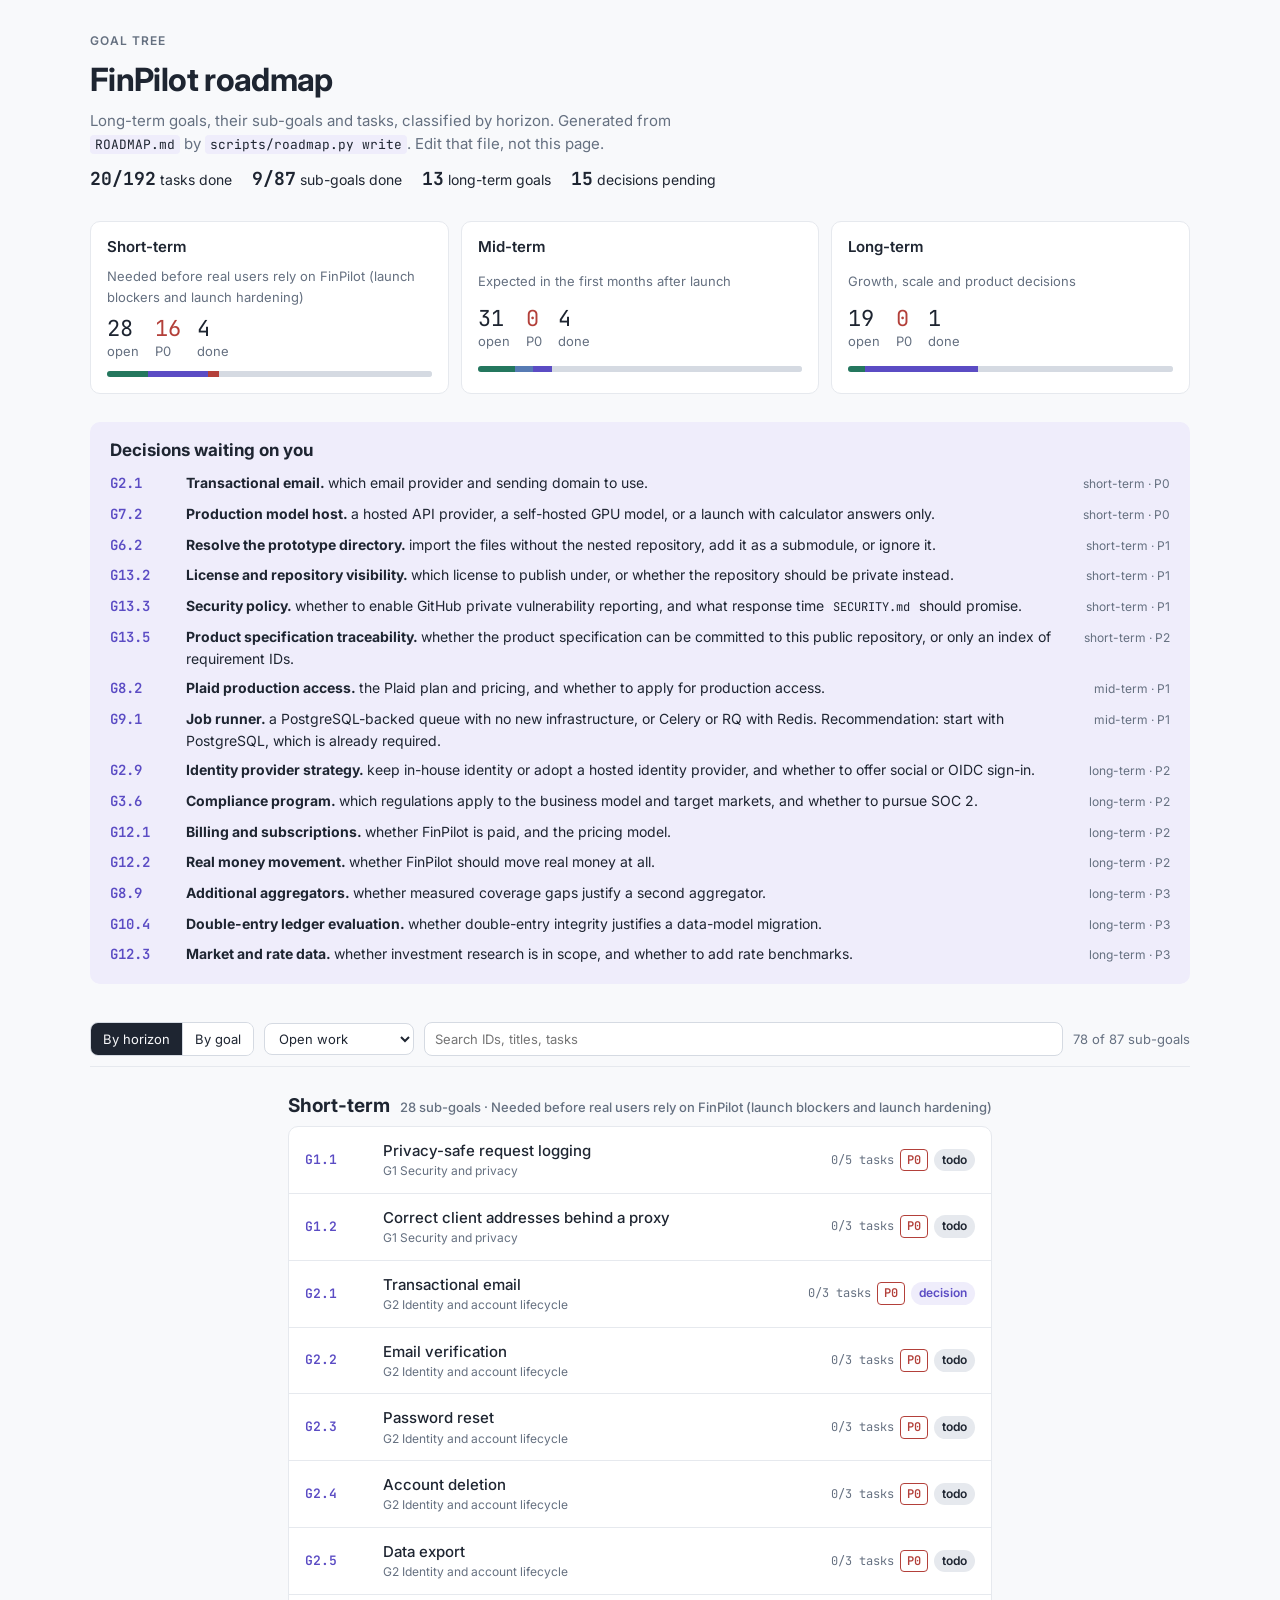
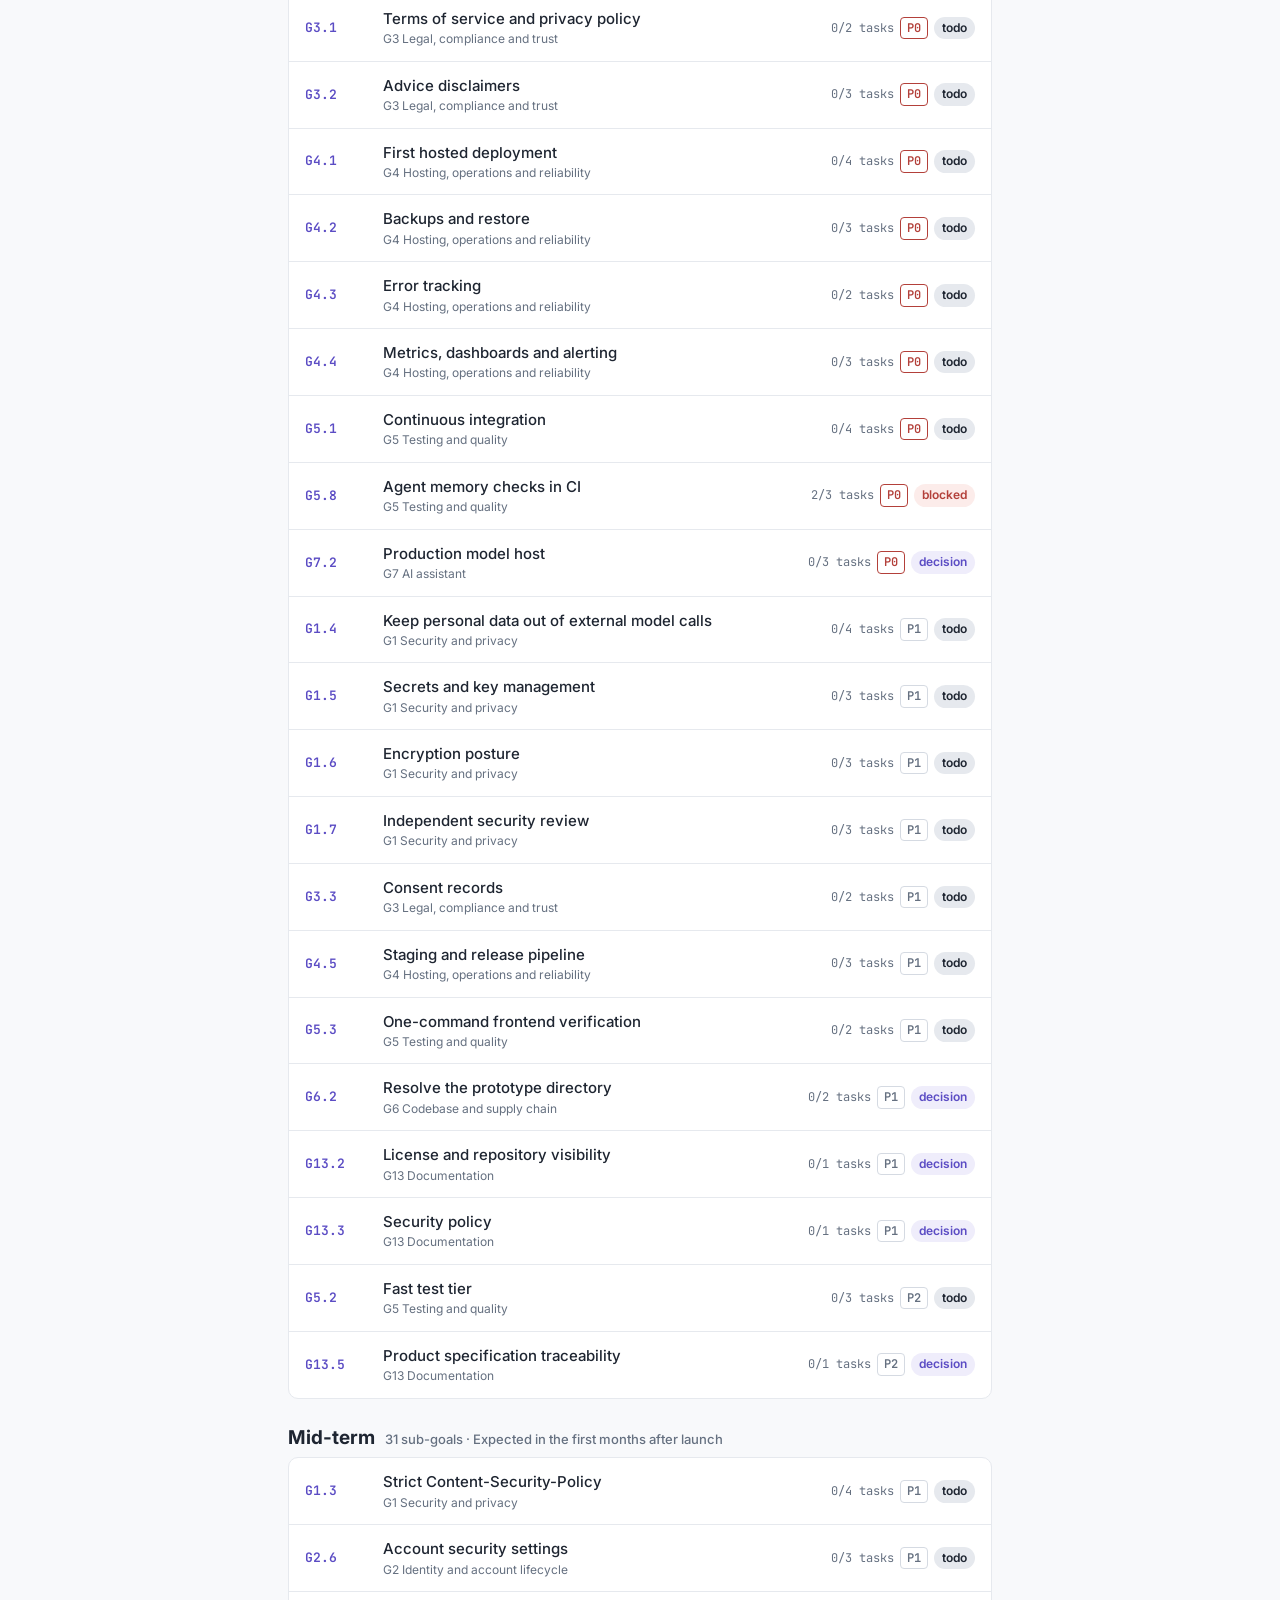
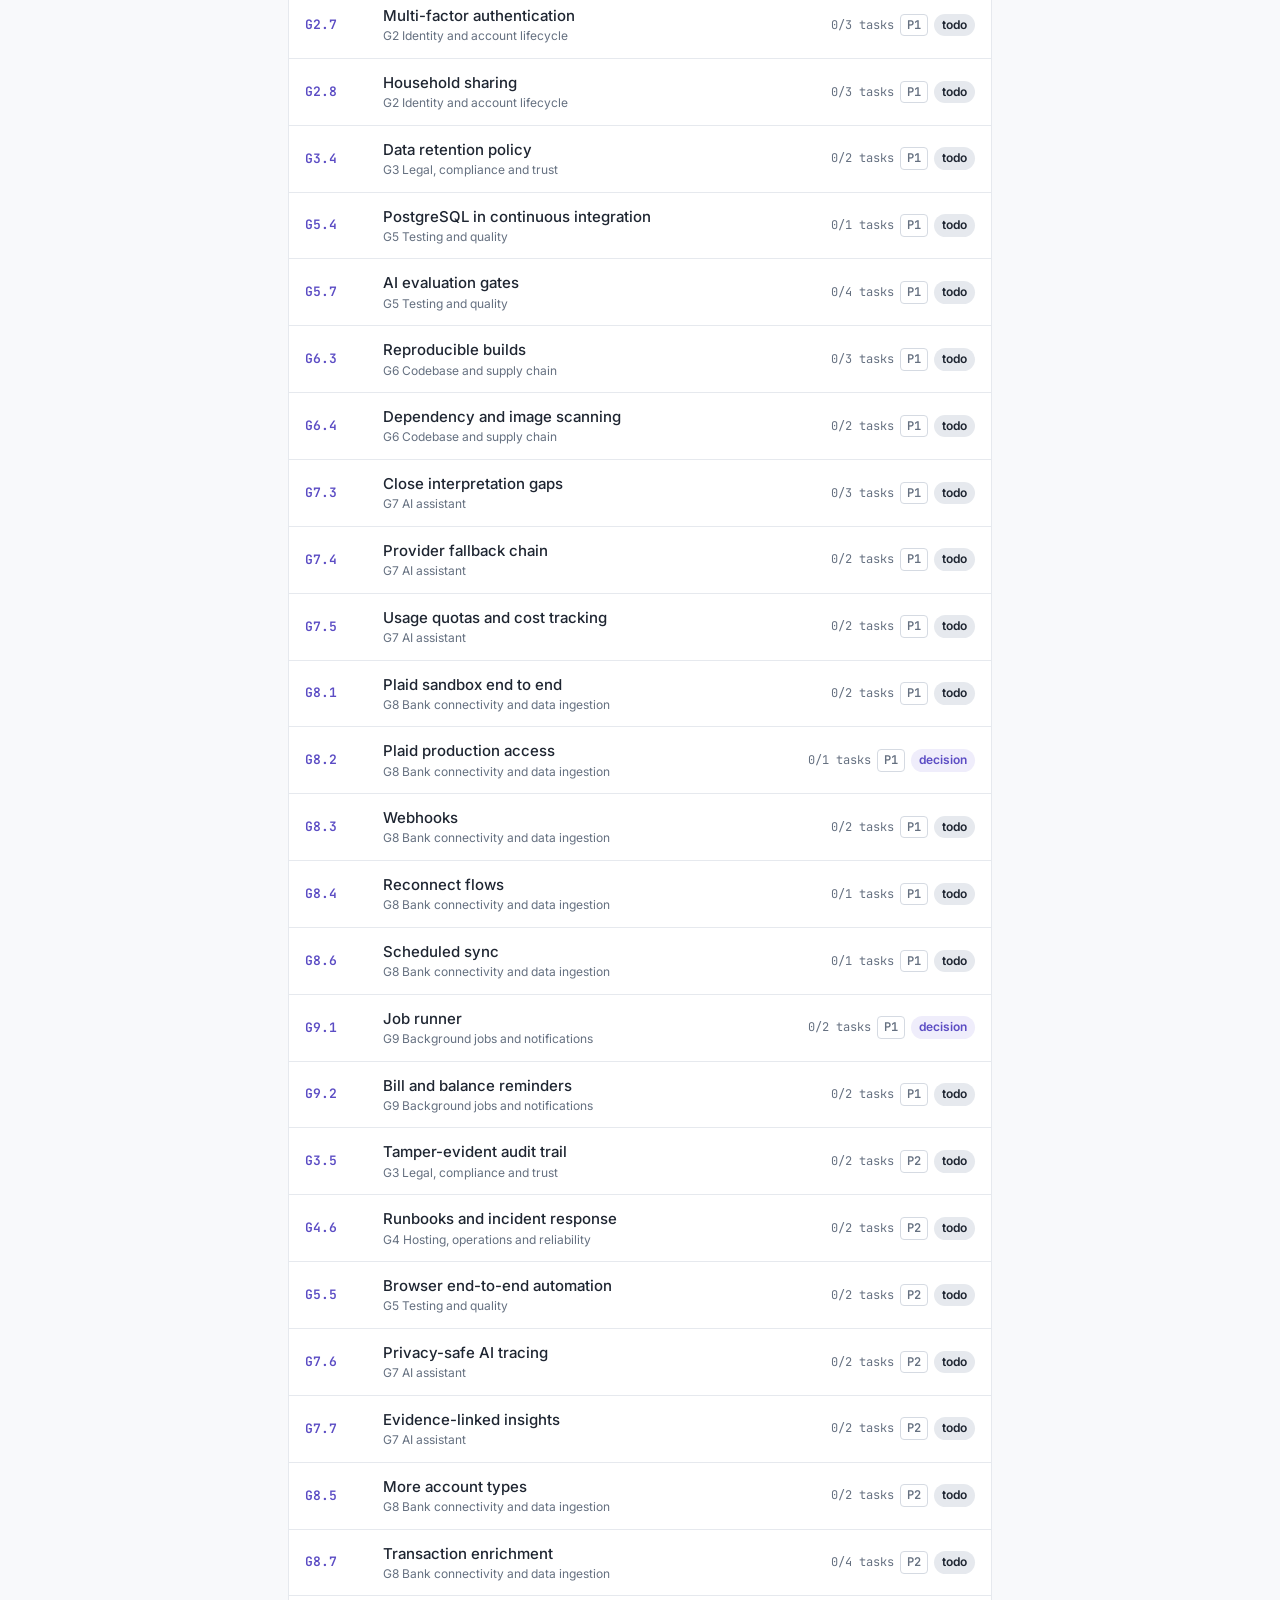
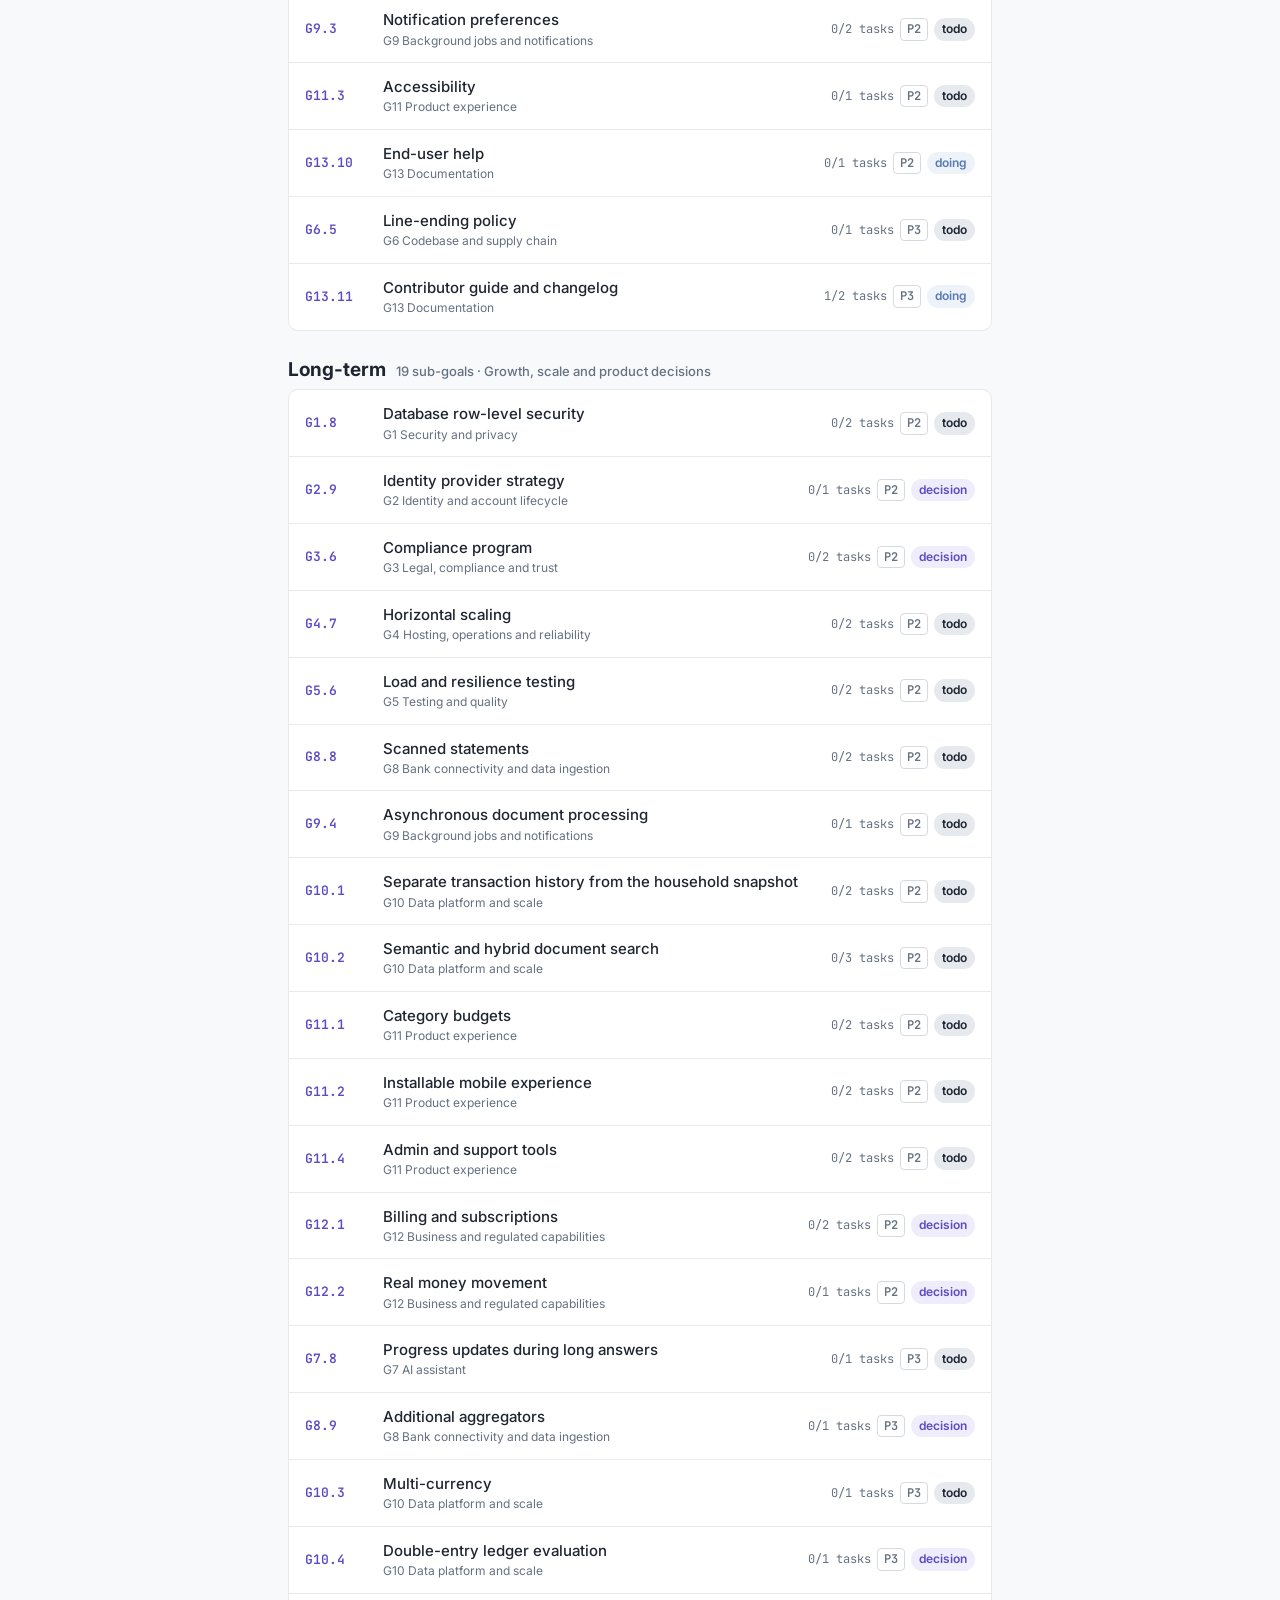
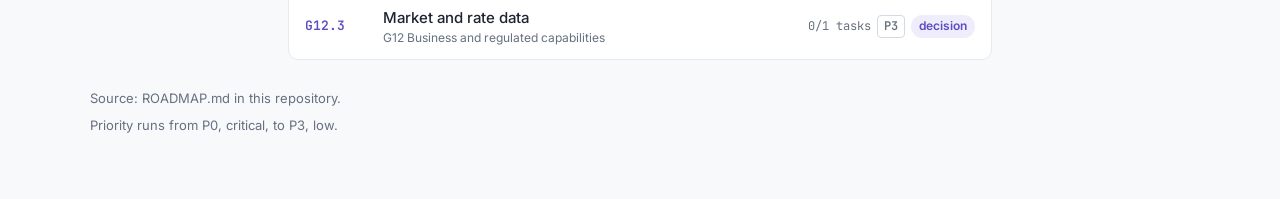
==== commit b8a54a23: "docs: reference documentation, API descriptions and contributor guides - docs/: user guide, calculat" ====
--- a/docs/roadmap.html
+++ b/docs/roadmap.html
@@ -150,7 +150,7 @@
 </div>
 
 <script>
-const DATA = [{"id": "G1", "title": "Security and privacy", "subgoals": [{"id": "G1.1", "title": "Privacy-safe request logging", "horizon": "short-term", "priority": "P0", "status": "todo", "needs": [], "body": ["Why: under default uvicorn logging, the privacy-filtered `finpilot.requests` line in `finpilot/api/app.py` is never emitted, while the uvicorn access log prints full query strings such as `GET /api/transactions?q=therapy-copay&category=medical` and amounts such as `/api/debt/what-if?amount=`. Reverse proxies often log query strings too.", "Evidence: verified 2026-09-13 by running the app locally with uvicorn 0.52.4 defaults. This contradicts the logging statement in `ARCHITECTURE.md`.", "Done when: a production-configured deployment writes one privacy-safe line per request, and no query string, body or amount appears in application, server or proxy logs."], "tasks": [{"id": "G1.1.1", "title": "Configure the `finpilot` logger at startup so the request line is emitted under uvicorn.", "done": false}, {"id": "G1.1.2", "title": "Keep query strings out of server logs: run uvicorn with `--no-access-log` in the `Dockerfile`, or install an access-log filter that drops query strings.", "done": false}, {"id": "G1.1.3", "title": "Move amount-bearing reads (`/api/debt/what-if`, `/api/tax/net-benefit`, mortgage scenarios) to request bodies, or document a proxy log format without query strings.", "done": false}, {"id": "G1.1.4", "title": "Add a regression test that captures logs for a request with a sensitive query string and asserts nothing sensitive is written.", "done": false}, {"id": "G1.1.5", "title": "Update the logging statement in `ARCHITECTURE.md` once behaviour matches.", "done": false}]}, {"id": "G1.2", "title": "Correct client addresses behind a proxy", "horizon": "short-term", "priority": "P0", "status": "todo", "needs": [], "body": ["Why: uvicorn trusts `X-Forwarded-For` only from `127.0.0.1` unless `FORWARDED_ALLOW_IPS` is set, and neither the `Dockerfile` nor `compose.yaml` sets it. Behind a proxy every user shares one address, so the IP-keyed sign-up limit (8 per 5 minutes) and sign-in limit (30 per 5 minutes) apply to all users together.", "Evidence: read from uvicorn 0.52.4 defaults and the missing setting on 2026-09-13. Not yet reproduced behind a real proxy.", "Done when: behind the production ingress, throttles key on the real client address, and forwarding headers from untrusted peers are ignored."], "tasks": [{"id": "G1.2.1", "title": "Reproduce the shared-address lockout behind a local reverse proxy container.", "done": false}, {"id": "G1.2.2", "title": "Set `FORWARDED_ALLOW_IPS` to the ingress address in the `Dockerfile`, `compose.yaml` and `DEPLOYMENT.md`.", "done": false}, {"id": "G1.2.3", "title": "Add a test that throttle keys use the forwarded address only for trusted peers.", "done": false}]}, {"id": "G1.3", "title": "Strict Content-Security-Policy", "horizon": "mid-term", "priority": "P1", "status": "todo", "needs": [], "body": ["Why: the current policy only sets `frame-ancestors`, `base-uri` and `object-src`, so it does not restrict scripts.", "Evidence: checked `finpilot/api/app.py` and `finpilot/web/` on 2026-09-13. The frontend has no inline scripts or inline event handlers. External origins are the Plaid CDN and Google Fonts, and `core.js` and `pages.js` contain inline `style=` attributes.", "Done when: a strict policy is enforced in production with no violations across the main journeys."], "tasks": [{"id": "G1.3.1", "title": "Add `default-src 'self'` with explicit script, style, font, connect and frame sources for Plaid and Google Fonts.", "done": false}, {"id": "G1.3.2", "title": "Replace inline `style=` attributes with CSS classes.", "done": false}, {"id": "G1.3.3", "title": "Ship as `Content-Security-Policy-Report-Only` first, then enforce.", "done": false}, {"id": "G1.3.4", "title": "Consider self-hosting fonts so no third party receives user IP addresses.", "done": false}]}, {"id": "G1.4", "title": "Keep personal data out of external model calls", "horizon": "short-term", "priority": "P1", "status": "todo", "needs": ["G7.2"], "body": ["Adapted from: \"zero-knowledge architecture and PII redaction\". Full zero-knowledge is not possible because the server must read financial data to calculate. The adapted goal is data minimization for anything sent to a model provider or tracing service.", "Why: if the production model is a third-party API, prompts can carry names, institutions, account nicknames, amounts and document text.", "Evidence: `finpilot/ai/input_safety.py` rejects credential-like input (passwords, API keys, tokens, private keys) before prompts and storage. Nothing masks account numbers, card numbers or SSNs. LangSmith tracing is opt-in through `LANGCHAIN_TRACING_V2` in `finpilot/ai/graph.py` and would send traces to a third party. Checked 2026-09-13.", "Done when: prompts and traces sent outside the deployment contain only the fields they need, identifiers are masked, and each provider's data terms are documented."], "tasks": [{"id": "G1.4.1", "title": "Inventory every prompt builder (planner context, explanations, knowledge extraction) and the personal fields each sends.", "done": false}, {"id": "G1.4.2", "title": "Mask account, routing and card numbers and SSN patterns before external calls, with tests.", "done": false}, {"id": "G1.4.3", "title": "Prefer providers with zero-retention or no-training terms and record them in `DEPLOYMENT.md`.", "done": false}, {"id": "G1.4.4", "title": "Block LangSmith tracing in production unless redaction is in place.", "done": false}]}, {"id": "G1.5", "title": "Secrets and key management", "horizon": "short-term", "priority": "P1", "status": "todo", "needs": [], "body": ["Why: secrets come from environment variables, and rotating `FINPILOT_TOKEN_KEY` needs a controlled decrypt and re-encrypt migration that does not exist.", "Evidence: `DEPLOYMENT.md` \"Optional Plaid bank linking\".", "Done when: production secrets live in a managed secret store with access auditing, and a tested key-rotation command exists."], "tasks": [{"id": "G1.5.1", "title": "Choose the secret store for the hosting platform and document how secrets are injected.", "done": false}, {"id": "G1.5.2", "title": "Build and test a key-rotation command that re-encrypts stored Plaid and MCP credentials.", "done": false}, {"id": "G1.5.3", "title": "Add secret scanning to continuous integration.", "done": false}]}, {"id": "G1.6", "title": "Encryption posture", "horizon": "short-term", "priority": "P1", "status": "todo", "needs": [], "body": ["Adapted from: \"AES-256 at rest and TLS 1.3 in transit\". FinPilot encrypts stored provider credentials with Fernet (AES-128-CBC with HMAC-SHA256), which is sound. Database, backup and transport encryption depend on hosting choices not yet made.", "Why: encryption at rest and in transit has not been configured or verified for a hosted environment.", "Evidence: Fernet usage in `finpilot/integrations/plaid.py` and `finpilot/integrations/mcp_client.py`.", "Done when: managed PostgreSQL and backups are encrypted at rest, ingress allows only TLS 1.2 or newer with 1.3 preferred, and the posture is documented."], "tasks": [{"id": "G1.6.1", "title": "Confirm encryption at rest for the chosen managed PostgreSQL and its backups.", "done": false}, {"id": "G1.6.2", "title": "Configure the ingress TLS policy and verify it with an external TLS scanner.", "done": false}, {"id": "G1.6.3", "title": "Move stored credentials to AES-256-GCM only if a chosen compliance framework requires it.", "done": false}]}, {"id": "G1.7", "title": "Independent security review", "horizon": "short-term", "priority": "P1", "status": "todo", "needs": ["G4.1"], "body": ["Why: FinPilot will hold bank tokens and financial history, and no external review has taken place.", "Done when: a penetration test of the hosted staging environment is complete and every high-severity finding is fixed."], "tasks": [{"id": "G1.7.1", "title": "Run an automated web scan (for example OWASP ZAP) against staging.", "done": false}, {"id": "G1.7.2", "title": "Commission a third-party penetration test before real users.", "done": false}, {"id": "G1.7.3", "title": "Track findings as roadmap tasks.", "done": false}]}, {"id": "G1.8", "title": "Database row-level security", "horizon": "long-term", "priority": "P2", "status": "todo", "needs": [], "body": ["Adapted from: \"row-level security in PostgreSQL\". Tenant isolation already exists in application code, so this is defense in depth rather than a migration.", "Why: a future query that forgets its household filter would currently rely on tests alone to be caught.", "Evidence: the household is derived from the session on every route, and cross-tenant denial tests pass (`END_TO_END_VALIDATION.md`).", "Done when: PostgreSQL policies block cross-household reads even when an application query omits its filter."], "tasks": [{"id": "G1.8.1", "title": "Design a per-transaction household setting compatible with the session-per-operation runtime.", "done": false}, {"id": "G1.8.2", "title": "Add policies through an Alembic migration and prove them with a test that omits a filter.", "done": false}]}]}, {"id": "G2", "title": "Identity and account lifecycle", "subgoals": [{"id": "G2.1", "title": "Transactional email", "horizon": "short-term", "priority": "P0", "status": "decision", "needs": [], "body": ["Why: the application cannot send email, and verification, password reset, invitations and reminders all depend on it.", "Decision needed: which email provider and sending domain to use.", "Done when: templated email is sent through the chosen provider with bounce handling, and tests use a fake transport."], "tasks": [{"id": "G2.1.1", "title": "Choose the provider and sending domain with the user; configure SPF, DKIM and DMARC.", "done": false}, {"id": "G2.1.2", "title": "Add an email service interface with a test double and a provider adapter.", "done": false}, {"id": "G2.1.3", "title": "Log delivery results without message bodies.", "done": false}]}, {"id": "G2.2", "title": "Email verification", "horizon": "short-term", "priority": "P0", "status": "todo", "needs": ["G2.1"], "body": ["Why: anyone can register with an email address they do not own, which blocks the real owner from registering.", "Evidence: `finpilot/services/auth.py` stores unique, unverified email addresses (checked 2026-09-13).", "Done when: new accounts verify their email before bank linking or sharing, and an unverified registration cannot block the real owner."], "tasks": [{"id": "G2.2.1", "title": "Add hashed, expiring, single-use verification tokens and a verification route.", "done": false}, {"id": "G2.2.2", "title": "Let a verified owner reclaim an address held by an unverified account.", "done": false}, {"id": "G2.2.3", "title": "Stop sign-up responses from revealing whether an email is already registered.", "done": false}]}, {"id": "G2.3", "title": "Password reset", "horizon": "short-term", "priority": "P0", "status": "todo", "needs": ["G2.1"], "body": ["Why: a forgotten password currently loses the workspace for good.", "Done when: a user can reset a password by email, every existing session is revoked, and the flow is rate limited."], "tasks": [{"id": "G2.3.1", "title": "Add hashed, expiring, single-use reset tokens with request and confirm routes.", "done": false}, {"id": "G2.3.2", "title": "Revoke all sessions on reset and notify the user by email.", "done": false}, {"id": "G2.3.3", "title": "Add the UI and frontend suite coverage.", "done": false}]}, {"id": "G2.4", "title": "Account deletion", "horizon": "short-term", "priority": "P0", "status": "todo", "needs": [], "body": ["Why: no route deletes a user or a workspace. Users expect it, and many privacy laws require it.", "Evidence: route list checked 2026-09-13. Foreign keys already cascade from `users.id`.", "Done when: after re-authentication a user can delete their account and workspace, linked bank and MCP tokens are revoked, and retained records follow the retention policy in G3.4."], "tasks": [{"id": "G2.4.1", "title": "Define what is deleted immediately and what must be retained.", "done": false}, {"id": "G2.4.2", "title": "Implement deletion with provider token revocation.", "done": false}, {"id": "G2.4.3", "title": "Add tests proving no household data remains readable afterwards.", "done": false}]}, {"id": "G2.5", "title": "Data export", "horizon": "short-term", "priority": "P0", "status": "todo", "needs": [], "body": ["Why: users cannot download their data. The MCP read bridge offers read access, not an export.", "Done when: a user can download accounts, transactions, bills, goals, rules, conversations and documents in open formats."], "tasks": [{"id": "G2.5.1", "title": "Define the export format, such as a JSON bundle plus CSV transactions.", "done": false}, {"id": "G2.5.2", "title": "Implement an authenticated, rate-limited export route.", "done": false}, {"id": "G2.5.3", "title": "Record each export in the audit trail.", "done": false}]}, {"id": "G2.6", "title": "Account security settings", "horizon": "mid-term", "priority": "P1", "status": "todo", "needs": [], "body": ["Why: users cannot change their password or email or sign out of other sessions, and sessions last a fixed 12 hours.", "Evidence: `SESSION_SECONDS` and the routes in `finpilot/api/auth_routes.py` (checked 2026-09-13).", "Done when: settings let users change password and email, see active sessions and revoke them."], "tasks": [{"id": "G2.6.1", "title": "Change password with a current-password check and revocation of other sessions.", "done": false}, {"id": "G2.6.2", "title": "Change email with verification of the new address.", "done": false}, {"id": "G2.6.3", "title": "List and revoke active sessions, and add an idle timeout.", "done": false}]}, {"id": "G2.7", "title": "Multi-factor authentication", "horizon": "mid-term", "priority": "P1", "status": "todo", "needs": [], "body": ["Why: accounts protected only by a password are a common takeover target, and FinPilot can hold bank connections.", "Done when: users can enable TOTP with recovery codes, and sensitive actions require a second factor."], "tasks": [{"id": "G2.7.1", "title": "TOTP enrollment, verification and recovery codes.", "done": false}, {"id": "G2.7.2", "title": "Step-up verification for bank linking, export and deletion.", "done": false}, {"id": "G2.7.3", "title": "Evaluate passkeys as a later option.", "done": false}]}, {"id": "G2.8", "title": "Household sharing", "horizon": "mid-term", "priority": "P1", "status": "todo", "needs": [], "body": ["Why: there is no way to invite a partner or advisor.", "Evidence: `Role` and `ConsentGrant` exist in `finpilot/models.py`, but there is no invite route, and sign-in uses only the first membership (checked 2026-09-13).", "Done when: an owner can invite someone with a role, the invitee can accept, and every boundary enforces the grant."], "tasks": [{"id": "G2.8.1", "title": "Invitation tokens and acceptance flow.", "done": false}, {"id": "G2.8.2", "title": "Membership switching for users who belong to more than one household.", "done": false}, {"id": "G2.8.3", "title": "UI for roles and revocation, with tests for each role.", "done": false}]}, {"id": "G2.9", "title": "Identity provider strategy", "horizon": "long-term", "priority": "P2", "status": "decision", "needs": [], "body": ["Adapted from: \"Auth0, Clerk or Supabase Auth with OAuth2 or OIDC, JWT sessions and refresh-token rotation\". Keep opaque server-side sessions: their tokens are hashed at rest and revoke immediately, which client-held JWTs make harder.", "Why: building G2.2 to G2.7 in-house is real work, and a hosted provider could supply them.", "Decision needed: keep in-house identity or adopt a hosted identity provider, and whether to offer social or OIDC sign-in.", "Done when: the decision is recorded in `HANDOFF.md` section 7 and the G2 tasks reflect it."], "tasks": [{"id": "G2.9.1", "title": "Compare in-house and hosted identity on cost, MFA, recovery, compliance and lock-in.", "done": false}]}]}, {"id": "G3", "title": "Legal, compliance and trust", "subgoals": [{"id": "G3.1", "title": "Terms of service and privacy policy", "horizon": "short-term", "priority": "P0", "status": "todo", "needs": [], "body": ["Why: the interface has no terms of service or privacy policy.", "Evidence: searched `finpilot/web/` on 2026-09-13.", "Done when: counsel-reviewed documents are linked from sign-up, settings and the page footer, and acceptance is recorded (G3.3)."], "tasks": [{"id": "G3.1.1", "title": "Draft both documents with legal counsel, covering bank data, AI processing and model providers.", "done": false}, {"id": "G3.1.2", "title": "Publish them and link them from sign-up, settings and the footer.", "done": false}]}, {"id": "G3.2", "title": "Advice disclaimers", "horizon": "short-term", "priority": "P0", "status": "todo", "needs": [], "body": ["From: \"FINRA and SEC compliance disclaimers\" and \"regulatory disclaimers\".", "Why: nothing in the UI or in AI answers says FinPilot provides information rather than financial, investment, tax or legal advice.", "Evidence: searched `finpilot/web/` on 2026-09-13. A `.copilot-disclaimer` CSS class exists but is unused.", "Done when: a counsel-approved disclosure appears persistently in the assistant and calculator results."], "tasks": [{"id": "G3.2.1", "title": "Get the disclosure wording approved by counsel.", "done": false}, {"id": "G3.2.2", "title": "Show it in the assistant workspace, the drawer and calculator results.", "done": false}, {"id": "G3.2.3", "title": "Assert in the frontend suites that it renders.", "done": false}]}, {"id": "G3.3", "title": "Consent records", "horizon": "short-term", "priority": "P1", "status": "todo", "needs": [], "body": ["Why: users must accept the terms, and bank linking needs explicit consent to data access.", "Done when: acceptance of each terms version and each bank-linking consent is stored with a timestamp and version."], "tasks": [{"id": "G3.3.1", "title": "Store terms acceptance per version and ask again when the terms change.", "done": false}, {"id": "G3.3.2", "title": "Record bank-linking consent before Plaid Link starts.", "done": false}]}, {"id": "G3.4", "title": "Data retention policy", "horizon": "mid-term", "priority": "P1", "status": "todo", "needs": [], "body": ["Why: no retention periods exist for audit records, conversations, documents, sessions or backups.", "Done when: retention periods are documented and enforced by scheduled cleanup, including backup expiry."], "tasks": [{"id": "G3.4.1", "title": "Define retention periods with counsel.", "done": false}, {"id": "G3.4.2", "title": "Implement scheduled cleanup once a job runner exists (G9.1).", "done": false}]}, {"id": "G3.5", "title": "Tamper-evident audit trail", "horizon": "mid-term", "priority": "P2", "status": "todo", "needs": [], "body": ["From: \"immutable audit logging for user interactions, recommendations and external API requests\".", "Why: the audit trail does not cover sign-ins, exports, deletions or provider calls, and the database does not prevent audit rows from being changed.", "Evidence: `AuditRow` records financial state changes and is only inserted by `finpilot/runtime.py`. Confirmed AI actions also produce receipts (`action_receipts`). Checked 2026-09-13.", "Done when: security-relevant events are recorded, and audit rows are append-only at the database level."], "tasks": [{"id": "G3.5.1", "title": "Add events for sign-in, password and MFA changes, exports, deletions and provider calls.", "done": false}, {"id": "G3.5.2", "title": "Enforce append-only audit writes with database grants or a hash chain, and test it.", "done": false}]}, {"id": "G3.6", "title": "Compliance program", "horizon": "long-term", "priority": "P2", "status": "decision", "needs": [], "body": ["From: \"SOC 2, GLBA and GDPR\".", "Why: the obligations that apply to FinPilot have not been assessed.", "Decision needed: which regulations apply to the business model and target markets, and whether to pursue SOC 2.", "Done when: applicable obligations are documented with owners, and a SOC 2 readiness plan exists if chosen."], "tasks": [{"id": "G3.6.1", "title": "Get a counsel assessment of applicable regulations.", "done": false}, {"id": "G3.6.2", "title": "Complete the security reviews that providers such as Plaid require for production access.", "done": false}]}]}, {"id": "G4", "title": "Hosting, operations and reliability", "subgoals": [{"id": "G4.1", "title": "First hosted deployment", "horizon": "short-term", "priority": "P0", "status": "todo", "needs": [], "body": ["Why: the Docker image has never been built, and live PostgreSQL and TLS have never been exercised.", "Evidence: `DEPLOYMENT.md` \"Validation supplied\".", "Done when: a staging environment serves FinPilot over HTTPS from the Docker image against managed PostgreSQL, with migrations run as a release job."], "tasks": [{"id": "G4.1.1", "title": "Choose the hosting platform and managed PostgreSQL provider with the user.", "done": false}, {"id": "G4.1.2", "title": "Build the image and run `compose.yaml` end to end locally.", "done": false}, {"id": "G4.1.3", "title": "Deploy staging with TLS, the migration job and health checks.", "done": false}, {"id": "G4.1.4", "title": "Run `scripts/verify_postgres.py` and the frontend suites against staging.", "done": false}]}, {"id": "G4.2", "title": "Backups and restore", "horizon": "short-term", "priority": "P0", "status": "todo", "needs": ["G4.1"], "body": ["Why: backups and restores have never been rehearsed, and backups contain private documents and conversations.", "Done when: automated encrypted backups run daily, a restore into a fresh database has been rehearsed and timed, and recovery targets are written down."], "tasks": [{"id": "G4.2.1", "title": "Enable automated backups with point-in-time recovery.", "done": false}, {"id": "G4.2.2", "title": "Rehearse a restore, time it and record the result in `DEPLOYMENT.md`.", "done": false}, {"id": "G4.2.3", "title": "Store `FINPILOT_TOKEN_KEY` safely and separately from database backups.", "done": false}]}, {"id": "G4.3", "title": "Error tracking", "horizon": "short-term", "priority": "P0", "status": "todo", "needs": [], "body": ["Why: unhandled server and browser errors are not captured anywhere.", "Done when: server and browser errors reach an error tracker with request IDs and without personal data."], "tasks": [{"id": "G4.3.1", "title": "Add an error tracker with data scrubbing.", "done": false}, {"id": "G4.3.2", "title": "Capture frontend errors with release tags.", "done": false}]}, {"id": "G4.4", "title": "Metrics, dashboards and alerting", "horizon": "short-term", "priority": "P0", "status": "todo", "needs": ["G4.1"], "body": ["Why: no metrics or alerts exist, and only the uvicorn access log is emitted.", "Done when: dashboards show request rate, latency, errors, database health and model availability, and alerts reach a person during outages."], "tasks": [{"id": "G4.4.1", "title": "Expose application metrics, for example with Prometheus or OpenTelemetry.", "done": false}, {"id": "G4.4.2", "title": "Add uptime checks on `/api/health` with alert routing.", "done": false}, {"id": "G4.4.3", "title": "Add model availability and fallback-rate metrics.", "done": false}]}, {"id": "G4.5", "title": "Staging and release pipeline", "horizon": "short-term", "priority": "P1", "status": "todo", "needs": ["G4.1", "G5.1"], "body": ["From: \"automated CI/CD\".", "Why: releases are manual and nothing gates a change before production.", "Done when: merges to `main` build an image, migrate and smoke-test staging, and promote to production with a rollback path."], "tasks": [{"id": "G4.5.1", "title": "Build and publish images from continuous integration with immutable tags.", "done": false}, {"id": "G4.5.2", "title": "Automate the staging deploy and smoke tests.", "done": false}, {"id": "G4.5.3", "title": "Document promotion and rollback, including forward-fix migrations.", "done": false}]}, {"id": "G4.6", "title": "Runbooks and incident response", "horizon": "mid-term", "priority": "P2", "status": "todo", "needs": [], "body": ["Why: operators have no written procedure for outages, provider failures or leaked credentials.", "Done when: runbooks exist for the most likely failures, and an incident process is written down."], "tasks": [{"id": "G4.6.1", "title": "Write runbooks for database outage, model outage, Plaid outage, leaked secret and bad migration.", "done": false}, {"id": "G4.6.2", "title": "Define severity levels, user communication and post-incident reviews.", "done": false}]}, {"id": "G4.7", "title": "Horizontal scaling", "horizon": "long-term", "priority": "P2", "status": "todo", "needs": [], "body": ["Why: the image runs one uvicorn process, and the dashboard cache, model health cache and AI admission slots all live inside each process.", "Evidence: `Dockerfile` CMD and `ARCHITECTURE.md` \"Operations and current boundaries\".", "Done when: several application instances run behind the ingress with shared AI admission control and consistent behaviour under load."], "tasks": [{"id": "G4.7.1", "title": "Run multiple workers or containers and load test them (G5.6).", "done": false}, {"id": "G4.7.2", "title": "Move AI admission control into a shared gateway or queue in front of the model.", "done": false}]}]}, {"id": "G5", "title": "Testing and quality", "subgoals": [{"id": "G5.1", "title": "Continuous integration", "horizon": "short-term", "priority": "P0", "status": "todo", "needs": ["G5.2"], "body": ["Why: nothing runs the tests automatically, and the full Python suite takes about 18 minutes.", "Evidence: no `.github/workflows/` directory exists.", "Done when: every pull request runs the fast tier, the frontend suites and both document validators, and merging is blocked on failure."], "tasks": [{"id": "G5.1.1", "title": "Add a GitHub Actions workflow for Python 3.12 and Node 24.", "done": false}, {"id": "G5.1.2", "title": "Run `scripts/check_handoff.py` and `scripts/roadmap.py check` in that workflow.", "done": false}, {"id": "G5.1.3", "title": "Run the full suite nightly and before releases.", "done": false}, {"id": "G5.1.4", "title": "Protect `main` with required checks.", "done": false}]}, {"id": "G5.2", "title": "Fast test tier", "horizon": "short-term", "priority": "P0", "status": "todo", "needs": [], "body": ["Why: a slow suite discourages running tests, especially for agents working in short sessions.", "Evidence: no pytest markers or pytest configuration exist apart from `parametrize` (checked 2026-09-13).", "Done when: a marked subset runs in under five minutes, and slow AI, migration and performance tests are marked."], "tasks": [{"id": "G5.2.1", "title": "Register markers such as `slow`, `ai` and `postgres`, and mark the slow tests.", "done": false}, {"id": "G5.2.2", "title": "Document the fast command in `AGENTS.md`.", "done": false}, {"id": "G5.2.3", "title": "Measure and record both tier durations.", "done": false}]}, {"id": "G5.3", "title": "One-command frontend verification", "horizon": "short-term", "priority": "P1", "status": "todo", "needs": [], "body": ["Why: the seven frontend suites need a manually started server on port 8100.", "Done when: one script starts the app on a free port with a temporary database, runs every `tests/*_frontend.mjs` and stops the server."], "tasks": [{"id": "G5.3.1", "title": "Write the runner with a temporary SQLite database.", "done": false}, {"id": "G5.3.2", "title": "Use it in continuous integration and document it in `AGENTS.md`.", "done": false}]}, {"id": "G5.4", "title": "PostgreSQL in continuous integration", "horizon": "mid-term", "priority": "P1", "status": "todo", "needs": ["G5.1"], "body": ["Why: PostgreSQL migration and concurrency checks have only run once, on one machine.", "Evidence: `validation/postgres-e2e.json`.", "Done when: continuous integration runs migrations and the concurrency checks against a PostgreSQL service container."], "tasks": [{"id": "G5.4.1", "title": "Add a PostgreSQL job that runs `scripts/verify_postgres.py` and the migration tests.", "done": false}]}, {"id": "G5.5", "title": "Browser end-to-end automation", "horizon": "mid-term", "priority": "P2", "status": "todo", "needs": [], "body": ["Why: browser journeys were checked by hand and recorded in `validation/browser-e2e.json`.", "Done when: automated browser tests cover sign-up, CSV import, a reviewed AI change and the compact phone layout."], "tasks": [{"id": "G5.5.1", "title": "Add browser tests for the main journeys at desktop and phone widths.", "done": false}, {"id": "G5.5.2", "title": "Add automated accessibility checks to those journeys.", "done": false}]}, {"id": "G5.6", "title": "Load and resilience testing", "horizon": "long-term", "priority": "P2", "status": "todo", "needs": ["G4.1"], "body": ["Why: hosted multi-user load and failure behaviour are unverified.", "Done when: load tests establish capacity and latency on staging, including database failover and model outage."], "tasks": [{"id": "G5.6.1", "title": "Write load scenarios for bootstrap, transaction history, chat and confirmation.", "done": false}, {"id": "G5.6.2", "title": "Run them on staging and record results under `validation/`.", "done": false}]}, {"id": "G5.7", "title": "AI evaluation gates", "horizon": "mid-term", "priority": "P1", "status": "todo", "needs": ["G7.2"], "body": ["From: \"automated evaluation sets that measure hallucination rates across prompt revisions\".", "Why: interpretation quality is measured only when someone runs the evaluation by hand.", "Evidence: `scripts/evaluate_workflows.py` and the 80-capability manifest already exist. The last run scored 115 of 140 exact interpretations on llama3.2 on CPU.", "Done when: the interpretation matrix and grounding checks run on a schedule against the production model and block releases on regression."], "tasks": [{"id": "G5.7.1", "title": "Run the matrix on a schedule against the chosen model.", "done": false}, {"id": "G5.7.2", "title": "Track exact interpretation, fallback, rejected-number and latency rates over time.", "done": false}, {"id": "G5.7.3", "title": "Block a release when a tracked rate regresses beyond an agreed threshold.", "done": false}, {"id": "G5.7.4", "title": "Regenerate validation reports from their JSON evidence with one command (`scripts/report_*`).", "done": false}]}, {"id": "G5.8", "title": "Agent memory checks in CI", "horizon": "short-term", "priority": "P0", "status": "blocked", "needs": [], "body": ["Why: the memory protocol is only enforced when someone runs the validators or tests locally.", "Evidence: a ready workflow exists at `docs/agent-memory-kit/templates/.github/workflows/agent-memory.yml`. `gh auth status` on 2026-09-13 showed token scopes `gist`, `read:org` and `repo`; GitHub rejects pushes that add workflow files without the `workflow` scope, so the file was not added to `.github/workflows/`. A push was not attempted.", "Blocked by: the owner's GitHub token needs the `workflow` scope, for example `gh auth refresh -h github.com -s workflow`.", "Done when: the workflow runs on every push and pull request to `main`, and its first run passes."], "tasks": [{"id": "G5.8.1", "title": "Write the workflow and a branch check (`check_handoff.py --base`) with a test. (done 2026-09-13: workflow template in docs/agent-memory-kit and tests/test_handoff.py)", "done": true}, {"id": "G5.8.2", "title": "After the scope is granted, copy the workflow into `.github/workflows/`, add it to the shared files in `tests/test_agent_memory_kit.py`, push, and confirm the first run passes.", "done": false}, {"id": "G5.8.3", "title": "Run the same checks locally before every push with `.githooks/pre-push`. (done 2026-09-14: hook enabled with core.hooksPath in this clone and run manually)", "done": true}]}]}, {"id": "G6", "title": "Codebase and supply chain", "subgoals": [{"id": "G6.1", "title": "Publish the current work", "horizon": "short-term", "priority": "P0", "status": "done", "needs": [], "body": ["Why: recent commits exist only on one machine.", "Evidence: the owner asked to commit and push on 2026-09-13; `git ls-remote origin refs/heads/main` returned `7389d2f`.", "Done when: `origin/main` contains the local commits."], "tasks": [{"id": "G6.1.1", "title": "Ask the user, then push. (done 2026-09-13: owner request; origin/main at 7389d2f)", "done": true}]}, {"id": "G6.2", "title": "Resolve the prototype directory", "horizon": "short-term", "priority": "P1", "status": "decision", "needs": [], "body": ["Why: `prototype/` contains its own `.git`, so adding it normally would create a broken gitlink.", "Decision needed: import the files without the nested repository, add it as a submodule, or ignore it.", "Done when: `git status` no longer lists `prototype/`."], "tasks": [{"id": "G6.2.1", "title": "Review `git -C prototype log --oneline`, decide with the user and apply the choice.", "done": false}]}, {"id": "G6.3", "title": "Reproducible builds", "horizon": "mid-term", "priority": "P1", "status": "todo", "needs": [], "body": ["Why: `requirements.txt` uses version ranges without a lock file, and `pytest` ships in the runtime image.", "Evidence: `requirements.txt` and `Dockerfile` (checked 2026-09-13).", "Done when: the image installs from a hashed lock file, development tools are separate, and the base image is pinned."], "tasks": [{"id": "G6.3.1", "title": "Split runtime and development requirements.", "done": false}, {"id": "G6.3.2", "title": "Generate a hashed lock file and install from it in the `Dockerfile`.", "done": false}, {"id": "G6.3.3", "title": "Pin the Python base image by digest.", "done": false}]}, {"id": "G6.4", "title": "Dependency and image scanning", "horizon": "mid-term", "priority": "P1", "status": "todo", "needs": ["G5.1"], "body": ["Why: nobody is told when a dependency or the base image has a known vulnerability.", "Done when: continuous integration reports vulnerable packages and image CVEs, and dependency updates arrive as pull requests."], "tasks": [{"id": "G6.4.1", "title": "Add a Python dependency audit and a container image scanner to continuous integration.", "done": false}, {"id": "G6.4.2", "title": "Enable automated dependency update pull requests.", "done": false}]}, {"id": "G6.5", "title": "Line-ending policy", "horizon": "mid-term", "priority": "P3", "status": "todo", "needs": [], "body": ["Why: Git warns about LF and CRLF conversions on several files.", "Done when: `.gitattributes` defines line endings without a whole-repository reformat."], "tasks": [{"id": "G6.5.1", "title": "Add `.gitattributes` and renormalize files only when they are next edited.", "done": false}]}]}, {"id": "G7", "title": "AI assistant", "subgoals": [{"id": "G7.1", "title": "Grounded calculation architecture", "horizon": "short-term", "priority": "P0", "status": "done", "needs": [], "body": ["From: \"deterministic financial engine versus generative guardrails\", \"code execution and rule engine\" and \"output validation and guardrails\".", "Why: language models make arithmetic and precision mistakes, so numbers must come from code.", "Evidence: present in commit `76f95b1`; see `ARCHITECTURE.md` \"AI latency and financial correctness\" and \"Reviewed AI workflows\".", "Done when: numbers come from deterministic engines, the model only plans and explains, model output is validated, and failures fall back to calculator wording."], "tasks": [{"id": "G7.1.1", "title": "Deterministic engines compute every financial number in `finpilot/engine/`. (done 2026-09-13: verified present in 76f95b1)", "done": true}, {"id": "G7.1.2", "title": "Typed planner schemas constrain model plans, followed by full server validation. (done 2026-09-13: END_TO_END_VALIDATION.md)", "done": true}, {"id": "G7.1.3", "title": "Model wording is checked against engine results, with calculator-wording fallback. (done 2026-09-13: finpilot/ai/guardrails.py and ARCHITECTURE.md)", "done": true}, {"id": "G7.1.4", "title": "Every AI-initiated write needs a preview and explicit confirmation. (done 2026-09-13: 80-capability manifest in tests/chat_capability_manifest.py)", "done": true}, {"id": "G7.1.5", "title": "Instructions injected through documents or MCP content are ignored, and credentials are rejected. (done 2026-09-13: finpilot/ai/input_safety.py and injection tests)", "done": true}]}, {"id": "G7.2", "title": "Production model host", "horizon": "short-term", "priority": "P0", "status": "decision", "needs": [], "body": ["Why: all AI evidence comes from llama3.2 3.2B on CPU, where 25 of 140 interpretation cases timed out at the 12-second budget.", "Evidence: `END_TO_END_VALIDATION.md`. `finpilot/ai/llm.py` accepts any OpenAI-compatible endpoint.", "Decision needed: a hosted API provider, a self-hosted GPU model, or a launch with calculator answers only.", "Done when: the chosen model meets the latency budget on the full matrix, and its cost and data terms are documented."], "tasks": [{"id": "G7.2.1", "title": "Shortlist two or three hosts and run `scripts/evaluate_workflows.py` against each.", "done": false}, {"id": "G7.2.2", "title": "Record latency, accuracy, cost per request and data-retention terms for each.", "done": false}, {"id": "G7.2.3", "title": "Decide with the user and document the `FINPILOT_LLM_*` settings in `DEPLOYMENT.md`.", "done": false}]}, {"id": "G7.3", "title": "Close interpretation gaps", "horizon": "mid-term", "priority": "P1", "status": "todo", "needs": ["G7.2"], "body": ["Why: 25 of 140 cases time out, and `get_mortgage_scenarios`, `compare_card_vs_bank_for_bill` and `update_goal` never had an accepted interpretation.", "Evidence: `END_TO_END_VALIDATION.md` \"Remaining interpretation limits\".", "Done when: every capability has an accepted interpretation on the production model, and paraphrase coverage meets an agreed target."], "tasks": [{"id": "G7.3.1", "title": "Profile planner prompt size for the failing capabilities.", "done": false}, {"id": "G7.3.2", "title": "Shrink their schemas or context and re-run the matrix.", "done": false}, {"id": "G7.3.3", "title": "Check how out-of-scope requests are answered and add tests for them.", "done": false}]}, {"id": "G7.4", "title": "Provider fallback chain", "horizon": "mid-term", "priority": "P1", "status": "todo", "needs": ["G7.2"], "body": ["From: \"automated fallbacks across model providers during outages or rate limits\".", "Why: when the single configured model fails, answers drop straight to calculator wording.", "Evidence: calculator fallback already exists (`ARCHITECTURE.md`).", "Done when: a secondary provider takes over on outage or rate limit before calculator mode, and each hop is visible in metrics."], "tasks": [{"id": "G7.4.1", "title": "Support an ordered list of model endpoints with health-based failover.", "done": false}, {"id": "G7.4.2", "title": "Test failover with `finpilot/ai/mock_server.py`.", "done": false}]}, {"id": "G7.5", "title": "Usage quotas and cost tracking", "horizon": "mid-term", "priority": "P1", "status": "todo", "needs": ["G7.2"], "body": ["From: \"usage quotas and user-level throttling\".", "Why: a hosted model costs money per request, and nothing limits or measures spending per household.", "Evidence: per-user request throttling exists (`/api/ask` allows 30 per minute), and inference has a per-process admission limit.", "Done when: token use and cost are recorded per household, quotas are enforced, and cost dashboards exist."], "tasks": [{"id": "G7.5.1", "title": "Record provider-reported tokens per request without prompt text.", "done": false}, {"id": "G7.5.2", "title": "Enforce per-household quotas with clear messages in the UI.", "done": false}]}, {"id": "G7.6", "title": "Privacy-safe AI tracing", "horizon": "mid-term", "priority": "P2", "status": "todo", "needs": [], "body": ["From: \"LLM tracing with LangSmith, Arize Phoenix or Helicone\".", "Why: prompts contain financial data, so third-party tracing must be redacted or self-hosted.", "Evidence: opt-in LangSmith tracing exists in `finpilot/ai/graph.py` without redaction.", "Done when: latency, token use, fallback reasons and prompt versions are traced with personal data removed, and tracing is off unless configured."], "tasks": [{"id": "G7.6.1", "title": "Choose self-hosted or redacted tracing, following G1.4.", "done": false}, {"id": "G7.6.2", "title": "Version prompts so traces and evaluations point to a prompt revision.", "done": false}]}, {"id": "G7.7", "title": "Evidence-linked insights", "horizon": "mid-term", "priority": "P2", "status": "todo", "needs": [], "body": ["From: \"confidence and citation scoring back to exact transactions\".", "Why: spending and cash-flow insights do not yet link to the transactions behind them.", "Evidence: document answers already carry clickable citations, and structured answers include source references.", "Done when: every spending or balance insight links to its supporting records."], "tasks": [{"id": "G7.7.1", "title": "Attach transaction IDs to spending and recurring-activity results.", "done": false}, {"id": "G7.7.2", "title": "Render them as clickable evidence in the assistant.", "done": false}]}, {"id": "G7.8", "title": "Progress updates during long answers", "horizon": "long-term", "priority": "P3", "status": "todo", "needs": [], "body": ["Adapted from: \"streaming token delivery with server-sent events or WebSockets\". FinPilot deliberately never shows an unverified token stream as a financial answer, so only progress stages are streamed.", "Why: answers can take several seconds with no sign of progress.", "Done when: the assistant shows live stages such as planning, calculating and verifying, and final numbers still appear only after verification."], "tasks": [{"id": "G7.8.1", "title": "Stream stage events for `/api/ask` over server-sent events.", "done": false}]}]}, {"id": "G8", "title": "Bank connectivity and data ingestion", "subgoals": [{"id": "G8.1", "title": "Plaid sandbox end to end", "horizon": "mid-term", "priority": "P1", "status": "todo", "needs": [], "body": ["Why: the Plaid adapter has only been tested with mocked responses. Bank linking should stay disabled for real users until this is done.", "Evidence: `ARCHITECTURE.md` \"Bank connection and synchronization\".", "Done when: link, exchange, sync and disconnect work against Plaid Sandbox in staging, with evidence under `validation/`."], "tasks": [{"id": "G8.1.1", "title": "Configure sandbox credentials in a non-production environment.", "done": false}, {"id": "G8.1.2", "title": "Run the link, sync and disconnect journeys and record the results.", "done": false}]}, {"id": "G8.2", "title": "Plaid production access", "horizon": "mid-term", "priority": "P1", "status": "decision", "needs": ["G8.1"], "body": ["Why: production bank data needs approved Plaid access.", "Decision needed: the Plaid plan and pricing, and whether to apply for production access.", "Done when: production credentials are issued and stored in the secret store."], "tasks": [{"id": "G8.2.1", "title": "Apply for production access and complete the required reviews.", "done": false}]}, {"id": "G8.3", "title": "Webhooks", "horizon": "mid-term", "priority": "P1", "status": "todo", "needs": ["G8.1"], "body": ["From: \"idempotent webhook handlers for transaction updates and disconnects\".", "Why: data only refreshes when a user presses Sync.", "Done when: verified, idempotent handlers process transaction updates, item errors and consent expiry."], "tasks": [{"id": "G8.3.1", "title": "Verify webhook signatures and store event IDs for idempotency.", "done": false}, {"id": "G8.3.2", "title": "Queue sync jobs from webhooks once G9.1 exists.", "done": false}]}, {"id": "G8.4", "title": "Reconnect flows", "horizon": "mid-term", "priority": "P1", "status": "todo", "needs": ["G8.1"], "body": ["Why: Plaid update mode for expired or broken connections is not implemented.", "Done when: users are prompted to reconnect and can repair a connection without creating duplicate accounts."], "tasks": [{"id": "G8.4.1", "title": "Implement update mode and a reconnect prompt.", "done": false}]}, {"id": "G8.5", "title": "More account types", "horizon": "mid-term", "priority": "P2", "status": "todo", "needs": ["G8.1"], "body": ["From: \"liability tracking\" and investment data from aggregators.", "Why: only checking, savings and money-market accounts can be linked.", "Evidence: `finpilot/integrations/plaid.py` requests the transactions product for depository accounts only.", "Done when: credit cards, loans and investment holdings can be linked and feed the debt, card and net-worth features."], "tasks": [{"id": "G8.5.1", "title": "Link credit cards and loans with liabilities data.", "done": false}, {"id": "G8.5.2", "title": "Link investment holdings.", "done": false}]}, {"id": "G8.6", "title": "Scheduled sync", "horizon": "mid-term", "priority": "P1", "status": "todo", "needs": ["G8.1", "G9.1"], "body": ["Why: balances go stale unless someone syncs by hand.", "Done when: linked accounts sync on a schedule and after webhooks without user action."], "tasks": [{"id": "G8.6.1", "title": "Add a scheduled sync job with backoff and per-connection error states.", "done": false}]}, {"id": "G8.7", "title": "Transaction enrichment", "horizon": "mid-term", "priority": "P2", "status": "todo", "needs": [], "body": ["From: \"merchant cleaning, recurring subscription detection and deduplication across overlapping statements\".", "Why: CSV rows without a category become `uncategorized`, merchant names are not normalized, and subscriptions are not detected from history.", "Evidence: `finpilot/services/workspace.py` detects duplicate CSV rows. `finpilot/engine/recurring.py` tracks scheduled rule occurrences, not subscriptions found in transactions. Checked 2026-09-13.", "Done when: merchant names are normalized, categories are suggested by rules, overlapping CSV and bank data are deduplicated, and subscriptions are detected."], "tasks": [{"id": "G8.7.1", "title": "Normalize merchant names with deterministic rules.", "done": false}, {"id": "G8.7.2", "title": "Suggest categories by rule and let users correct them.", "done": false}, {"id": "G8.7.3", "title": "Deduplicate between CSV imports and bank sync.", "done": false}, {"id": "G8.7.4", "title": "Detect subscriptions from transaction history.", "done": false}]}, {"id": "G8.8", "title": "Scanned statements", "horizon": "long-term", "priority": "P2", "status": "todo", "needs": ["G9.1"], "body": ["From: \"a layout-aware OCR pipeline with fallback queues\".", "Why: PDFs must contain selectable text, so scanned statements are rejected.", "Evidence: `finpilot/services/document_extract.py` asks users to run OCR before uploading.", "Done when: scanned PDFs are processed in a background job, low-confidence pages go to a review queue, and processing follows G1.4."], "tasks": [{"id": "G8.8.1", "title": "Compare self-hosted and hosted OCR on accuracy and data terms.", "done": false}, {"id": "G8.8.2", "title": "Add an OCR job with a review queue for pages that fail.", "done": false}]}, {"id": "G8.9", "title": "Additional aggregators", "horizon": "long-term", "priority": "P3", "status": "decision", "needs": ["G8.2"], "body": ["From: \"MX, Teller or Yodlee\".", "Why: one aggregator may not cover every institution users have.", "Decision needed: whether measured coverage gaps justify a second aggregator.", "Done when: the decision is recorded with coverage data."], "tasks": [{"id": "G8.9.1", "title": "Measure institution coverage gaps from real users before deciding.", "done": false}]}]}, {"id": "G9", "title": "Background jobs and notifications", "subgoals": [{"id": "G9.1", "title": "Job runner", "horizon": "mid-term", "priority": "P1", "status": "decision", "needs": [], "body": ["From: \"distributed task queues such as Celery, BullMQ or SQS\".", "Why: the only background thread checks model health, so nothing runs unless a user acts.", "Evidence: `finpilot/runtime.py` starts one model-health thread; no scheduler exists (checked 2026-09-13).", "Decision needed: a PostgreSQL-backed queue with no new infrastructure, or Celery or RQ with Redis. Recommendation: start with PostgreSQL, which is already required.", "Done when: jobs run in a separate worker with retries, idempotency keys, schedules and visible status."], "tasks": [{"id": "G9.1.1", "title": "Choose the queue technology with the user.", "done": false}, {"id": "G9.1.2", "title": "Add a worker entry point, a scheduler and job metrics.", "done": false}]}, {"id": "G9.2", "title": "Bill and balance reminders", "horizon": "mid-term", "priority": "P1", "status": "todo", "needs": ["G9.1", "G2.1"], "body": ["Why: there are no reminders or notifications of any kind.", "Done when: users receive reminders for upcoming bills, low projected balances and failed syncs, driven by the existing forecast engines."], "tasks": [{"id": "G9.2.1", "title": "Build reminder jobs from bill schedules and forecast calculations.", "done": false}, {"id": "G9.2.2", "title": "Add email templates and an in-app notification list.", "done": false}]}, {"id": "G9.3", "title": "Notification preferences", "horizon": "mid-term", "priority": "P2", "status": "todo", "needs": ["G9.2"], "body": ["Why: reminders without controls quickly become noise.", "Done when: users choose channels, frequency and quiet hours per notification type."], "tasks": [{"id": "G9.3.1", "title": "Add a preferences model and settings UI.", "done": false}, {"id": "G9.3.2", "title": "Add web push, then mobile push with G11.2.", "done": false}]}, {"id": "G9.4", "title": "Asynchronous document processing", "horizon": "long-term", "priority": "P2", "status": "todo", "needs": ["G9.1"], "body": ["From: \"asynchronous indexing\".", "Why: document extraction runs inside the upload request through a subprocess with a 15-second timeout.", "Evidence: `finpilot/services/documents.py` (checked 2026-09-13).", "Done when: uploads return immediately, processing status is visible, and failures can be retried."], "tasks": [{"id": "G9.4.1", "title": "Move extraction and indexing into jobs with status updates.", "done": false}]}]}, {"id": "G10", "title": "Data platform and scale", "subgoals": [{"id": "G10.1", "title": "Separate transaction history from the household snapshot", "horizon": "long-term", "priority": "P2", "status": "todo", "needs": [], "body": ["Why: the household aggregate is decoded and re-encoded on writes, so write cost grows with history.", "Evidence: `ARCHITECTURE.md` \"Repeatable latency evidence\".", "Done when: history lives in its own tables, write cost no longer grows with history, and the benchmark shows it."], "tasks": [{"id": "G10.1.1", "title": "Design the split, including migration and consistency rules.", "done": false}, {"id": "G10.1.2", "title": "Run `scripts/benchmark.py` before and after.", "done": false}]}, {"id": "G10.2", "title": "Semantic and hybrid document search", "horizon": "long-term", "priority": "P2", "status": "todo", "needs": [], "body": ["Adapted from: \"persistent vector storage\" and \"hybrid BM25 plus semantic search\". FinPilot has no in-memory vector store to migrate away from; retrieval is lexical today and production already runs on PostgreSQL.", "Why: lexical search misses paraphrases, and scanned or long documents make it worse.", "Done when: retrieval combines lexical and embedding search in PostgreSQL with pgvector, scoped to the household, and quality is measured with `scripts/evaluate_knowledge.py`."], "tasks": [{"id": "G10.2.1", "title": "Add pgvector embeddings with household-scoped indexes.", "done": false}, {"id": "G10.2.2", "title": "Combine lexical and semantic ranking and compare them on the knowledge evaluation.", "done": false}, {"id": "G10.2.3", "title": "Keep embedding generation within the privacy rules of G1.4.", "done": false}]}, {"id": "G10.3", "title": "Multi-currency", "horizon": "long-term", "priority": "P3", "status": "todo", "needs": [], "body": ["Why: totals skip accounts whose currency differs from the household base currency, and bank linking is US only.", "Evidence: totals in `finpilot/models.py` and `country_codes` in `finpilot/integrations/plaid.py`.", "Done when: non-base-currency accounts are converted with dated exchange rates and clearly labelled."], "tasks": [{"id": "G10.3.1", "title": "Add an exchange-rate source and convert balances in totals.", "done": false}]}, {"id": "G10.4", "title": "Double-entry ledger evaluation", "horizon": "long-term", "priority": "P3", "status": "decision", "needs": [], "body": ["From: \"a double-entry ledger such as Ledger or Beancount\".", "Why: double-entry accounting can catch balance errors, but FinPilot's `finpilot/engine/ledger.py` is a dated cash-flow forecast, so adopting it would be a redesign.", "Decision needed: whether double-entry integrity justifies a data-model migration.", "Done when: a short design comparison is written and the decision is recorded."], "tasks": [{"id": "G10.4.1", "title": "Write the comparison against the current engines and snapshot model.", "done": false}]}]}, {"id": "G11", "title": "Product experience", "subgoals": [{"id": "G11.1", "title": "Category budgets", "horizon": "long-term", "priority": "P2", "status": "todo", "needs": [], "body": ["Why: a spending allowance exists, but there are no per-category budgets or overspend tracking.", "Done when: users set monthly category budgets, see progress, and the assistant explains overspending with evidence."], "tasks": [{"id": "G11.1.1", "title": "Add the budget model, engine calculations and API.", "done": false}, {"id": "G11.1.2", "title": "Add budget pages and assistant capabilities.", "done": false}]}, {"id": "G11.2", "title": "Installable mobile experience", "horizon": "long-term", "priority": "P2", "status": "todo", "needs": [], "body": ["Why: FinPilot is a responsive website with no web app manifest, service worker or native app.", "Done when: users can install FinPilot on a phone, and a native app decision is recorded."], "tasks": [{"id": "G11.2.1", "title": "Add a manifest and a service worker that never caches financial API responses.", "done": false}, {"id": "G11.2.2", "title": "Decide on native apps after measuring mobile use.", "done": false}]}, {"id": "G11.3", "title": "Accessibility", "horizon": "mid-term", "priority": "P2", "status": "todo", "needs": [], "body": ["Why: the UI uses ARIA roles and labels, but it has never been audited.", "Done when: the main journeys meet WCAG 2.2 AA in an audit, and automated checks run with G5.5."], "tasks": [{"id": "G11.3.1", "title": "Run an accessibility audit and fix the findings.", "done": false}]}, {"id": "G11.4", "title": "Admin and support tools", "horizon": "long-term", "priority": "P2", "status": "todo", "needs": [], "body": ["Why: there is no admin console or support view.", "Done when: support staff can check account status and help users without seeing financial data unless the user grants time-limited access, and every access is audited."], "tasks": [{"id": "G11.4.1", "title": "Design consented, audited support access (see G3.5).", "done": false}, {"id": "G11.4.2", "title": "Build a minimal internal console.", "done": false}]}]}, {"id": "G12", "title": "Business and regulated capabilities", "subgoals": [{"id": "G12.1", "title": "Billing and subscriptions", "horizon": "long-term", "priority": "P2", "status": "decision", "needs": [], "body": ["Why: there is no billing, which matters if FinPilot will be paid.", "Decision needed: whether FinPilot is paid, and the pricing model.", "Done when: pricing is decided and, if paid, subscriptions, trials and invoices work through a payment processor."], "tasks": [{"id": "G12.1.1", "title": "Decide pricing with the user.", "done": false}, {"id": "G12.1.2", "title": "Integrate a subscription processor if the product is paid.", "done": false}]}, {"id": "G12.2", "title": "Real money movement", "horizon": "long-term", "priority": "P2", "status": "decision", "needs": [], "body": ["Why: payments are simulation-only in sample workspaces. Real transfers need a regulated payments partner, identity verification, fraud controls and compliance work.", "Decision needed: whether FinPilot should move real money at all.", "Done when: the decision is recorded, and if yes, a partner and compliance plan exist before any code is written."], "tasks": [{"id": "G12.2.1", "title": "Assess partners and obligations with counsel.", "done": false}]}, {"id": "G12.3", "title": "Market and rate data", "horizon": "long-term", "priority": "P3", "status": "decision", "needs": [], "body": ["From: \"market and macro feeds such as Polygon.io, Financial Modeling Prep or SEC EDGAR\".", "Why: FinPilot has no market data. Interest-rate benchmarks could improve debt, mortgage and savings comparisons even if stock research stays out of scope.", "Decision needed: whether investment research is in scope, and whether to add rate benchmarks.", "Done when: the scope decision is recorded and any adopted feed is licensed, with caching limited to public data."], "tasks": [{"id": "G12.3.1", "title": "Decide the scope with the user.", "done": false}]}]}];
+const DATA = [{"id": "G1", "title": "Security and privacy", "subgoals": [{"id": "G1.1", "title": "Privacy-safe request logging", "horizon": "short-term", "priority": "P0", "status": "todo", "needs": [], "body": ["Why: under default uvicorn logging, the privacy-filtered `finpilot.requests` line in `finpilot/api/app.py` is never emitted, while the uvicorn access log prints full query strings such as `GET /api/transactions?q=therapy-copay&category=medical` and amounts such as `/api/debt/what-if?amount=`. Reverse proxies often log query strings too.", "Evidence: verified 2026-09-13 by running the app locally with uvicorn 0.52.4 defaults. This contradicts the logging statement in `ARCHITECTURE.md`.", "Done when: a production-configured deployment writes one privacy-safe line per request, and no query string, body or amount appears in application, server or proxy logs."], "tasks": [{"id": "G1.1.1", "title": "Configure the `finpilot` logger at startup so the request line is emitted under uvicorn.", "done": false}, {"id": "G1.1.2", "title": "Keep query strings out of server logs: run uvicorn with `--no-access-log` in the `Dockerfile`, or install an access-log filter that drops query strings.", "done": false}, {"id": "G1.1.3", "title": "Move amount-bearing reads (`/api/debt/what-if`, `/api/tax/net-benefit`, mortgage scenarios) to request bodies, or document a proxy log format without query strings.", "done": false}, {"id": "G1.1.4", "title": "Add a regression test that captures logs for a request with a sensitive query string and asserts nothing sensitive is written.", "done": false}, {"id": "G1.1.5", "title": "Update the logging statement in `ARCHITECTURE.md` once behaviour matches.", "done": false}]}, {"id": "G1.2", "title": "Correct client addresses behind a proxy", "horizon": "short-term", "priority": "P0", "status": "todo", "needs": [], "body": ["Why: uvicorn trusts `X-Forwarded-For` only from `127.0.0.1` unless `FORWARDED_ALLOW_IPS` is set, and neither the `Dockerfile` nor `compose.yaml` sets it. Behind a proxy every user shares one address, so the IP-keyed sign-up limit (8 per 5 minutes) and sign-in limit (30 per 5 minutes) apply to all users together.", "Evidence: read from uvicorn 0.52.4 defaults and the missing setting on 2026-09-13. Not yet reproduced behind a real proxy.", "Done when: behind the production ingress, throttles key on the real client address, and forwarding headers from untrusted peers are ignored."], "tasks": [{"id": "G1.2.1", "title": "Reproduce the shared-address lockout behind a local reverse proxy container.", "done": false}, {"id": "G1.2.2", "title": "Set `FORWARDED_ALLOW_IPS` to the ingress address in the `Dockerfile`, `compose.yaml` and `DEPLOYMENT.md`.", "done": false}, {"id": "G1.2.3", "title": "Add a test that throttle keys use the forwarded address only for trusted peers.", "done": false}]}, {"id": "G1.3", "title": "Strict Content-Security-Policy", "horizon": "mid-term", "priority": "P1", "status": "todo", "needs": [], "body": ["Why: the current policy only sets `frame-ancestors`, `base-uri` and `object-src`, so it does not restrict scripts.", "Evidence: checked `finpilot/api/app.py` and `finpilot/web/` on 2026-09-13. The frontend has no inline scripts or inline event handlers. External origins are the Plaid CDN and Google Fonts, and `core.js` and `pages.js` contain inline `style=` attributes.", "Done when: a strict policy is enforced in production with no violations across the main journeys."], "tasks": [{"id": "G1.3.1", "title": "Add `default-src 'self'` with explicit script, style, font, connect and frame sources for Plaid and Google Fonts.", "done": false}, {"id": "G1.3.2", "title": "Replace inline `style=` attributes with CSS classes.", "done": false}, {"id": "G1.3.3", "title": "Ship as `Content-Security-Policy-Report-Only` first, then enforce.", "done": false}, {"id": "G1.3.4", "title": "Consider self-hosting fonts so no third party receives user IP addresses.", "done": false}]}, {"id": "G1.4", "title": "Keep personal data out of external model calls", "horizon": "short-term", "priority": "P1", "status": "todo", "needs": ["G7.2"], "body": ["Adapted from: \"zero-knowledge architecture and PII redaction\". Full zero-knowledge is not possible because the server must read financial data to calculate. The adapted goal is data minimization for anything sent to a model provider or tracing service.", "Why: if the production model is a third-party API, prompts can carry names, institutions, account nicknames, amounts and document text.", "Evidence: `finpilot/ai/input_safety.py` rejects credential-like input (passwords, API keys, tokens, private keys) before prompts and storage. Nothing masks account numbers, card numbers or SSNs. LangSmith tracing is opt-in through `LANGCHAIN_TRACING_V2` in `finpilot/ai/graph.py` and would send traces to a third party. Checked 2026-09-13.", "Done when: prompts and traces sent outside the deployment contain only the fields they need, identifiers are masked, and each provider's data terms are documented."], "tasks": [{"id": "G1.4.1", "title": "Inventory every prompt builder (planner context, explanations, knowledge extraction) and the personal fields each sends.", "done": false}, {"id": "G1.4.2", "title": "Mask account, routing and card numbers and SSN patterns before external calls, with tests.", "done": false}, {"id": "G1.4.3", "title": "Prefer providers with zero-retention or no-training terms and record them in `DEPLOYMENT.md`.", "done": false}, {"id": "G1.4.4", "title": "Block LangSmith tracing in production unless redaction is in place.", "done": false}]}, {"id": "G1.5", "title": "Secrets and key management", "horizon": "short-term", "priority": "P1", "status": "todo", "needs": [], "body": ["Why: secrets come from environment variables, and rotating `FINPILOT_TOKEN_KEY` needs a controlled decrypt and re-encrypt migration that does not exist.", "Evidence: `DEPLOYMENT.md` \"Optional Plaid bank linking\".", "Done when: production secrets live in a managed secret store with access auditing, and a tested key-rotation command exists."], "tasks": [{"id": "G1.5.1", "title": "Choose the secret store for the hosting platform and document how secrets are injected.", "done": false}, {"id": "G1.5.2", "title": "Build and test a key-rotation command that re-encrypts stored Plaid and MCP credentials.", "done": false}, {"id": "G1.5.3", "title": "Add secret scanning to continuous integration.", "done": false}]}, {"id": "G1.6", "title": "Encryption posture", "horizon": "short-term", "priority": "P1", "status": "todo", "needs": [], "body": ["Adapted from: \"AES-256 at rest and TLS 1.3 in transit\". FinPilot encrypts stored provider credentials with Fernet (AES-128-CBC with HMAC-SHA256), which is sound. Database, backup and transport encryption depend on hosting choices not yet made.", "Why: encryption at rest and in transit has not been configured or verified for a hosted environment.", "Evidence: Fernet usage in `finpilot/integrations/plaid.py` and `finpilot/integrations/mcp_client.py`.", "Done when: managed PostgreSQL and backups are encrypted at rest, ingress allows only TLS 1.2 or newer with 1.3 preferred, and the posture is documented."], "tasks": [{"id": "G1.6.1", "title": "Confirm encryption at rest for the chosen managed PostgreSQL and its backups.", "done": false}, {"id": "G1.6.2", "title": "Configure the ingress TLS policy and verify it with an external TLS scanner.", "done": false}, {"id": "G1.6.3", "title": "Move stored credentials to AES-256-GCM only if a chosen compliance framework requires it.", "done": false}]}, {"id": "G1.7", "title": "Independent security review", "horizon": "short-term", "priority": "P1", "status": "todo", "needs": ["G4.1"], "body": ["Why: FinPilot will hold bank tokens and financial history, and no external review has taken place.", "Done when: a penetration test of the hosted staging environment is complete and every high-severity finding is fixed."], "tasks": [{"id": "G1.7.1", "title": "Run an automated web scan (for example OWASP ZAP) against staging.", "done": false}, {"id": "G1.7.2", "title": "Commission a third-party penetration test before real users.", "done": false}, {"id": "G1.7.3", "title": "Track findings as roadmap tasks.", "done": false}]}, {"id": "G1.8", "title": "Database row-level security", "horizon": "long-term", "priority": "P2", "status": "todo", "needs": [], "body": ["Adapted from: \"row-level security in PostgreSQL\". Tenant isolation already exists in application code, so this is defense in depth rather than a migration.", "Why: a future query that forgets its household filter would currently rely on tests alone to be caught.", "Evidence: the household is derived from the session on every route, and cross-tenant denial tests pass (`END_TO_END_VALIDATION.md`).", "Done when: PostgreSQL policies block cross-household reads even when an application query omits its filter."], "tasks": [{"id": "G1.8.1", "title": "Design a per-transaction household setting compatible with the session-per-operation runtime.", "done": false}, {"id": "G1.8.2", "title": "Add policies through an Alembic migration and prove them with a test that omits a filter.", "done": false}]}]}, {"id": "G2", "title": "Identity and account lifecycle", "subgoals": [{"id": "G2.1", "title": "Transactional email", "horizon": "short-term", "priority": "P0", "status": "decision", "needs": [], "body": ["Why: the application cannot send email, and verification, password reset, invitations and reminders all depend on it.", "Decision needed: which email provider and sending domain to use.", "Done when: templated email is sent through the chosen provider with bounce handling, and tests use a fake transport."], "tasks": [{"id": "G2.1.1", "title": "Choose the provider and sending domain with the user; configure SPF, DKIM and DMARC.", "done": false}, {"id": "G2.1.2", "title": "Add an email service interface with a test double and a provider adapter.", "done": false}, {"id": "G2.1.3", "title": "Log delivery results without message bodies.", "done": false}]}, {"id": "G2.2", "title": "Email verification", "horizon": "short-term", "priority": "P0", "status": "todo", "needs": ["G2.1"], "body": ["Why: anyone can register with an email address they do not own, which blocks the real owner from registering.", "Evidence: `finpilot/services/auth.py` stores unique, unverified email addresses (checked 2026-09-13).", "Done when: new accounts verify their email before bank linking or sharing, and an unverified registration cannot block the real owner."], "tasks": [{"id": "G2.2.1", "title": "Add hashed, expiring, single-use verification tokens and a verification route.", "done": false}, {"id": "G2.2.2", "title": "Let a verified owner reclaim an address held by an unverified account.", "done": false}, {"id": "G2.2.3", "title": "Stop sign-up responses from revealing whether an email is already registered.", "done": false}]}, {"id": "G2.3", "title": "Password reset", "horizon": "short-term", "priority": "P0", "status": "todo", "needs": ["G2.1"], "body": ["Why: a forgotten password currently loses the workspace for good.", "Done when: a user can reset a password by email, every existing session is revoked, and the flow is rate limited."], "tasks": [{"id": "G2.3.1", "title": "Add hashed, expiring, single-use reset tokens with request and confirm routes.", "done": false}, {"id": "G2.3.2", "title": "Revoke all sessions on reset and notify the user by email.", "done": false}, {"id": "G2.3.3", "title": "Add the UI and frontend suite coverage.", "done": false}]}, {"id": "G2.4", "title": "Account deletion", "horizon": "short-term", "priority": "P0", "status": "todo", "needs": [], "body": ["Why: no route deletes a user or a workspace. Users expect it, and many privacy laws require it.", "Evidence: route list checked 2026-09-13. Foreign keys already cascade from `users.id`.", "Done when: after re-authentication a user can delete their account and workspace, linked bank and MCP tokens are revoked, and retained records follow the retention policy in G3.4."], "tasks": [{"id": "G2.4.1", "title": "Define what is deleted immediately and what must be retained.", "done": false}, {"id": "G2.4.2", "title": "Implement deletion with provider token revocation.", "done": false}, {"id": "G2.4.3", "title": "Add tests proving no household data remains readable afterwards.", "done": false}]}, {"id": "G2.5", "title": "Data export", "horizon": "short-term", "priority": "P0", "status": "todo", "needs": [], "body": ["Why: users cannot download their data. The MCP read bridge offers read access, not an export.", "Done when: a user can download accounts, transactions, bills, goals, rules, conversations and documents in open formats."], "tasks": [{"id": "G2.5.1", "title": "Define the export format, such as a JSON bundle plus CSV transactions.", "done": false}, {"id": "G2.5.2", "title": "Implement an authenticated, rate-limited export route.", "done": false}, {"id": "G2.5.3", "title": "Record each export in the audit trail.", "done": false}]}, {"id": "G2.6", "title": "Account security settings", "horizon": "mid-term", "priority": "P1", "status": "todo", "needs": [], "body": ["Why: users cannot change their password or email or sign out of other sessions, and sessions last a fixed 12 hours.", "Evidence: `SESSION_SECONDS` and the routes in `finpilot/api/auth_routes.py` (checked 2026-09-13).", "Done when: settings let users change password and email, see active sessions and revoke them."], "tasks": [{"id": "G2.6.1", "title": "Change password with a current-password check and revocation of other sessions.", "done": false}, {"id": "G2.6.2", "title": "Change email with verification of the new address.", "done": false}, {"id": "G2.6.3", "title": "List and revoke active sessions, and add an idle timeout.", "done": false}]}, {"id": "G2.7", "title": "Multi-factor authentication", "horizon": "mid-term", "priority": "P1", "status": "todo", "needs": [], "body": ["Why: accounts protected only by a password are a common takeover target, and FinPilot can hold bank connections.", "Done when: users can enable TOTP with recovery codes, and sensitive actions require a second factor."], "tasks": [{"id": "G2.7.1", "title": "TOTP enrollment, verification and recovery codes.", "done": false}, {"id": "G2.7.2", "title": "Step-up verification for bank linking, export and deletion.", "done": false}, {"id": "G2.7.3", "title": "Evaluate passkeys as a later option.", "done": false}]}, {"id": "G2.8", "title": "Household sharing", "horizon": "mid-term", "priority": "P1", "status": "todo", "needs": [], "body": ["Why: there is no way to invite a partner or advisor.", "Evidence: `Role` and `ConsentGrant` exist in `finpilot/models.py`, but there is no invite route, and sign-in uses only the first membership (checked 2026-09-13).", "Done when: an owner can invite someone with a role, the invitee can accept, and every boundary enforces the grant."], "tasks": [{"id": "G2.8.1", "title": "Invitation tokens and acceptance flow.", "done": false}, {"id": "G2.8.2", "title": "Membership switching for users who belong to more than one household.", "done": false}, {"id": "G2.8.3", "title": "UI for roles and revocation, with tests for each role.", "done": false}]}, {"id": "G2.9", "title": "Identity provider strategy", "horizon": "long-term", "priority": "P2", "status": "decision", "needs": [], "body": ["Adapted from: \"Auth0, Clerk or Supabase Auth with OAuth2 or OIDC, JWT sessions and refresh-token rotation\". Keep opaque server-side sessions: their tokens are hashed at rest and revoke immediately, which client-held JWTs make harder.", "Why: building G2.2 to G2.7 in-house is real work, and a hosted provider could supply them.", "Decision needed: keep in-house identity or adopt a hosted identity provider, and whether to offer social or OIDC sign-in.", "Done when: the decision is recorded in `HANDOFF.md` section 7 and the G2 tasks reflect it."], "tasks": [{"id": "G2.9.1", "title": "Compare in-house and hosted identity on cost, MFA, recovery, compliance and lock-in.", "done": false}]}]}, {"id": "G3", "title": "Legal, compliance and trust", "subgoals": [{"id": "G3.1", "title": "Terms of service and privacy policy", "horizon": "short-term", "priority": "P0", "status": "todo", "needs": [], "body": ["Why: the interface has no terms of service or privacy policy.", "Evidence: searched `finpilot/web/` on 2026-09-13.", "Done when: counsel-reviewed documents are linked from sign-up, settings and the page footer, and acceptance is recorded (G3.3)."], "tasks": [{"id": "G3.1.1", "title": "Draft both documents with legal counsel, covering bank data, AI processing and model providers.", "done": false}, {"id": "G3.1.2", "title": "Publish them and link them from sign-up, settings and the footer.", "done": false}]}, {"id": "G3.2", "title": "Advice disclaimers", "horizon": "short-term", "priority": "P0", "status": "todo", "needs": [], "body": ["From: \"FINRA and SEC compliance disclaimers\" and \"regulatory disclaimers\".", "Why: nothing in the UI or in AI answers says FinPilot provides information rather than financial, investment, tax or legal advice.", "Evidence: searched `finpilot/web/` on 2026-09-13. A `.copilot-disclaimer` CSS class exists but is unused.", "Done when: a counsel-approved disclosure appears persistently in the assistant and calculator results."], "tasks": [{"id": "G3.2.1", "title": "Get the disclosure wording approved by counsel.", "done": false}, {"id": "G3.2.2", "title": "Show it in the assistant workspace, the drawer and calculator results.", "done": false}, {"id": "G3.2.3", "title": "Assert in the frontend suites that it renders.", "done": false}]}, {"id": "G3.3", "title": "Consent records", "horizon": "short-term", "priority": "P1", "status": "todo", "needs": [], "body": ["Why: users must accept the terms, and bank linking needs explicit consent to data access.", "Done when: acceptance of each terms version and each bank-linking consent is stored with a timestamp and version."], "tasks": [{"id": "G3.3.1", "title": "Store terms acceptance per version and ask again when the terms change.", "done": false}, {"id": "G3.3.2", "title": "Record bank-linking consent before Plaid Link starts.", "done": false}]}, {"id": "G3.4", "title": "Data retention policy", "horizon": "mid-term", "priority": "P1", "status": "todo", "needs": [], "body": ["Why: no retention periods exist for audit records, conversations, documents, sessions or backups.", "Done when: retention periods are documented and enforced by scheduled cleanup, including backup expiry."], "tasks": [{"id": "G3.4.1", "title": "Define retention periods with counsel.", "done": false}, {"id": "G3.4.2", "title": "Implement scheduled cleanup once a job runner exists (G9.1).", "done": false}]}, {"id": "G3.5", "title": "Tamper-evident audit trail", "horizon": "mid-term", "priority": "P2", "status": "todo", "needs": [], "body": ["From: \"immutable audit logging for user interactions, recommendations and external API requests\".", "Why: the audit trail does not cover sign-ins, exports, deletions or provider calls, and the database does not prevent audit rows from being changed.", "Evidence: `AuditRow` records financial state changes and is only inserted by `finpilot/runtime.py`. Confirmed AI actions also produce receipts (`action_receipts`). Checked 2026-09-13.", "Done when: security-relevant events are recorded, and audit rows are append-only at the database level."], "tasks": [{"id": "G3.5.1", "title": "Add events for sign-in, password and MFA changes, exports, deletions and provider calls.", "done": false}, {"id": "G3.5.2", "title": "Enforce append-only audit writes with database grants or a hash chain, and test it.", "done": false}]}, {"id": "G3.6", "title": "Compliance program", "horizon": "long-term", "priority": "P2", "status": "decision", "needs": [], "body": ["From: \"SOC 2, GLBA and GDPR\".", "Why: the obligations that apply to FinPilot have not been assessed.", "Decision needed: which regulations apply to the business model and target markets, and whether to pursue SOC 2.", "Done when: applicable obligations are documented with owners, and a SOC 2 readiness plan exists if chosen."], "tasks": [{"id": "G3.6.1", "title": "Get a counsel assessment of applicable regulations.", "done": false}, {"id": "G3.6.2", "title": "Complete the security reviews that providers such as Plaid require for production access.", "done": false}]}]}, {"id": "G4", "title": "Hosting, operations and reliability", "subgoals": [{"id": "G4.1", "title": "First hosted deployment", "horizon": "short-term", "priority": "P0", "status": "todo", "needs": [], "body": ["Why: the Docker image has never been built, and live PostgreSQL and TLS have never been exercised.", "Evidence: `DEPLOYMENT.md` \"Validation supplied\".", "Done when: a staging environment serves FinPilot over HTTPS from the Docker image against managed PostgreSQL, with migrations run as a release job."], "tasks": [{"id": "G4.1.1", "title": "Choose the hosting platform and managed PostgreSQL provider with the user.", "done": false}, {"id": "G4.1.2", "title": "Build the image and run `compose.yaml` end to end locally.", "done": false}, {"id": "G4.1.3", "title": "Deploy staging with TLS, the migration job and health checks.", "done": false}, {"id": "G4.1.4", "title": "Run `scripts/verify_postgres.py` and the frontend suites against staging.", "done": false}]}, {"id": "G4.2", "title": "Backups and restore", "horizon": "short-term", "priority": "P0", "status": "todo", "needs": ["G4.1"], "body": ["Why: backups and restores have never been rehearsed, and backups contain private documents and conversations.", "Done when: automated encrypted backups run daily, a restore into a fresh database has been rehearsed and timed, and recovery targets are written down."], "tasks": [{"id": "G4.2.1", "title": "Enable automated backups with point-in-time recovery.", "done": false}, {"id": "G4.2.2", "title": "Rehearse a restore, time it and record the result in `DEPLOYMENT.md`.", "done": false}, {"id": "G4.2.3", "title": "Store `FINPILOT_TOKEN_KEY` safely and separately from database backups.", "done": false}]}, {"id": "G4.3", "title": "Error tracking", "horizon": "short-term", "priority": "P0", "status": "todo", "needs": [], "body": ["Why: unhandled server and browser errors are not captured anywhere.", "Done when: server and browser errors reach an error tracker with request IDs and without personal data."], "tasks": [{"id": "G4.3.1", "title": "Add an error tracker with data scrubbing.", "done": false}, {"id": "G4.3.2", "title": "Capture frontend errors with release tags.", "done": false}]}, {"id": "G4.4", "title": "Metrics, dashboards and alerting", "horizon": "short-term", "priority": "P0", "status": "todo", "needs": ["G4.1"], "body": ["Why: no metrics or alerts exist, and only the uvicorn access log is emitted.", "Done when: dashboards show request rate, latency, errors, database health and model availability, and alerts reach a person during outages."], "tasks": [{"id": "G4.4.1", "title": "Expose application metrics, for example with Prometheus or OpenTelemetry.", "done": false}, {"id": "G4.4.2", "title": "Add uptime checks on `/api/health` with alert routing.", "done": false}, {"id": "G4.4.3", "title": "Add model availability and fallback-rate metrics.", "done": false}]}, {"id": "G4.5", "title": "Staging and release pipeline", "horizon": "short-term", "priority": "P1", "status": "todo", "needs": ["G4.1", "G5.1"], "body": ["From: \"automated CI/CD\".", "Why: releases are manual and nothing gates a change before production.", "Done when: merges to `main` build an image, migrate and smoke-test staging, and promote to production with a rollback path."], "tasks": [{"id": "G4.5.1", "title": "Build and publish images from continuous integration with immutable tags.", "done": false}, {"id": "G4.5.2", "title": "Automate the staging deploy and smoke tests.", "done": false}, {"id": "G4.5.3", "title": "Document promotion and rollback, including forward-fix migrations.", "done": false}]}, {"id": "G4.6", "title": "Runbooks and incident response", "horizon": "mid-term", "priority": "P2", "status": "todo", "needs": [], "body": ["Why: operators have no written procedure for outages, provider failures or leaked credentials.", "Done when: runbooks exist for the most likely failures, and an incident process is written down."], "tasks": [{"id": "G4.6.1", "title": "Write runbooks for database outage, model outage, Plaid outage, leaked secret and bad migration.", "done": false}, {"id": "G4.6.2", "title": "Define severity levels, user communication and post-incident reviews.", "done": false}]}, {"id": "G4.7", "title": "Horizontal scaling", "horizon": "long-term", "priority": "P2", "status": "todo", "needs": [], "body": ["Why: the image runs one uvicorn process, and the dashboard cache, model health cache and AI admission slots all live inside each process.", "Evidence: `Dockerfile` CMD and `ARCHITECTURE.md` \"Operations and current boundaries\".", "Done when: several application instances run behind the ingress with shared AI admission control and consistent behaviour under load."], "tasks": [{"id": "G4.7.1", "title": "Run multiple workers or containers and load test them (G5.6).", "done": false}, {"id": "G4.7.2", "title": "Move AI admission control into a shared gateway or queue in front of the model.", "done": false}]}]}, {"id": "G5", "title": "Testing and quality", "subgoals": [{"id": "G5.1", "title": "Continuous integration", "horizon": "short-term", "priority": "P0", "status": "todo", "needs": [], "body": ["Why: nothing runs the tests automatically.", "Evidence: no `.github/workflows/` directory exists. The full Python suite took 79 seconds on 2026-09-14, so CI does not need a fast tier first.", "Done when: every pull request runs the fast tier, the frontend suites and both document validators, and merging is blocked on failure."], "tasks": [{"id": "G5.1.1", "title": "Add a GitHub Actions workflow for Python 3.12 and Node 24.", "done": false}, {"id": "G5.1.2", "title": "Run `scripts/check_handoff.py` and `scripts/roadmap.py check` in that workflow.", "done": false}, {"id": "G5.1.3", "title": "Run the full suite nightly and before releases.", "done": false}, {"id": "G5.1.4", "title": "Protect `main` with required checks.", "done": false}]}, {"id": "G5.2", "title": "Fast test tier", "horizon": "short-term", "priority": "P2", "status": "todo", "needs": [], "body": ["Why: the full suite took 18.5 minutes on 2026-09-13 but 79 seconds on 2026-09-14, so separating slow, environment-dependent tests is useful but no longer urgent.", "Evidence: no pytest markers or pytest configuration exist apart from `parametrize` (checked 2026-09-13).", "Done when: a marked subset runs in under five minutes, and slow AI, migration and performance tests are marked."], "tasks": [{"id": "G5.2.1", "title": "Register markers such as `slow`, `ai` and `postgres`, and mark the slow tests.", "done": false}, {"id": "G5.2.2", "title": "Document the fast command in `AGENTS.md`.", "done": false}, {"id": "G5.2.3", "title": "Measure and record both tier durations.", "done": false}]}, {"id": "G5.3", "title": "One-command frontend verification", "horizon": "short-term", "priority": "P1", "status": "todo", "needs": [], "body": ["Why: the seven frontend suites need a manually started server on port 8100.", "Done when: one script starts the app on a free port with a temporary database, runs every `tests/*_frontend.mjs` and stops the server."], "tasks": [{"id": "G5.3.1", "title": "Write the runner with a temporary SQLite database.", "done": false}, {"id": "G5.3.2", "title": "Use it in continuous integration and document it in `AGENTS.md`.", "done": false}]}, {"id": "G5.4", "title": "PostgreSQL in continuous integration", "horizon": "mid-term", "priority": "P1", "status": "todo", "needs": ["G5.1"], "body": ["Why: PostgreSQL migration and concurrency checks have only run once, on one machine.", "Evidence: `validation/postgres-e2e.json`.", "Done when: continuous integration runs migrations and the concurrency checks against a PostgreSQL service container."], "tasks": [{"id": "G5.4.1", "title": "Add a PostgreSQL job that runs `scripts/verify_postgres.py` and the migration tests.", "done": false}]}, {"id": "G5.5", "title": "Browser end-to-end automation", "horizon": "mid-term", "priority": "P2", "status": "todo", "needs": [], "body": ["Why: browser journeys were checked by hand and recorded in `validation/browser-e2e.json`.", "Done when: automated browser tests cover sign-up, CSV import, a reviewed AI change and the compact phone layout."], "tasks": [{"id": "G5.5.1", "title": "Add browser tests for the main journeys at desktop and phone widths.", "done": false}, {"id": "G5.5.2", "title": "Add automated accessibility checks to those journeys.", "done": false}]}, {"id": "G5.6", "title": "Load and resilience testing", "horizon": "long-term", "priority": "P2", "status": "todo", "needs": ["G4.1"], "body": ["Why: hosted multi-user load and failure behaviour are unverified.", "Done when: load tests establish capacity and latency on staging, including database failover and model outage."], "tasks": [{"id": "G5.6.1", "title": "Write load scenarios for bootstrap, transaction history, chat and confirmation.", "done": false}, {"id": "G5.6.2", "title": "Run them on staging and record results under `validation/`.", "done": false}]}, {"id": "G5.7", "title": "AI evaluation gates", "horizon": "mid-term", "priority": "P1", "status": "todo", "needs": ["G7.2"], "body": ["From: \"automated evaluation sets that measure hallucination rates across prompt revisions\".", "Why: interpretation quality is measured only when someone runs the evaluation by hand.", "Evidence: `scripts/evaluate_workflows.py` and the 80-capability manifest already exist. The last run scored 115 of 140 exact interpretations on llama3.2 on CPU.", "Done when: the interpretation matrix and grounding checks run on a schedule against the production model and block releases on regression."], "tasks": [{"id": "G5.7.1", "title": "Run the matrix on a schedule against the chosen model.", "done": false}, {"id": "G5.7.2", "title": "Track exact interpretation, fallback, rejected-number and latency rates over time.", "done": false}, {"id": "G5.7.3", "title": "Block a release when a tracked rate regresses beyond an agreed threshold.", "done": false}, {"id": "G5.7.4", "title": "Regenerate validation reports from their JSON evidence with one command (`scripts/report_*`).", "done": false}]}, {"id": "G5.8", "title": "Agent memory checks in CI", "horizon": "short-term", "priority": "P0", "status": "blocked", "needs": [], "body": ["Why: the memory protocol is only enforced when someone runs the validators or tests locally.", "Evidence: a ready workflow exists at `docs/agent-memory-kit/templates/.github/workflows/agent-memory.yml`. `gh auth status` on 2026-09-13 showed token scopes `gist`, `read:org` and `repo`; GitHub rejects pushes that add workflow files without the `workflow` scope, so the file was not added to `.github/workflows/`. A push was not attempted.", "Blocked by: the owner's GitHub token needs the `workflow` scope, for example `gh auth refresh -h github.com -s workflow`.", "Done when: the workflow runs on every push and pull request to `main`, and its first run passes."], "tasks": [{"id": "G5.8.1", "title": "Write the workflow and a branch check (`check_handoff.py --base`) with a test. (done 2026-09-13: workflow template in docs/agent-memory-kit and tests/test_handoff.py)", "done": true}, {"id": "G5.8.2", "title": "After the scope is granted, copy the workflow into `.github/workflows/`, add it to the shared files in `tests/test_agent_memory_kit.py`, push, and confirm the first run passes.", "done": false}, {"id": "G5.8.3", "title": "Run the same checks locally before every push with `.githooks/pre-push`. (done 2026-09-14: hook enabled with core.hooksPath in this clone and run manually)", "done": true}]}]}, {"id": "G6", "title": "Codebase and supply chain", "subgoals": [{"id": "G6.1", "title": "Publish the current work", "horizon": "short-term", "priority": "P0", "status": "done", "needs": [], "body": ["Why: recent commits exist only on one machine.", "Evidence: the owner asked to commit and push on 2026-09-13; `git ls-remote origin refs/heads/main` returned `7389d2f`.", "Done when: `origin/main` contains the local commits."], "tasks": [{"id": "G6.1.1", "title": "Ask the user, then push. (done 2026-09-13: owner request; origin/main at 7389d2f)", "done": true}]}, {"id": "G6.2", "title": "Resolve the prototype directory", "horizon": "short-term", "priority": "P1", "status": "decision", "needs": [], "body": ["Why: `prototype/` contains its own `.git`, so adding it normally would create a broken gitlink.", "Decision needed: import the files without the nested repository, add it as a submodule, or ignore it.", "Done when: `git status` no longer lists `prototype/`."], "tasks": [{"id": "G6.2.1", "title": "Review `git -C prototype log --oneline`, decide with the user and apply the choice.", "done": false}, {"id": "G6.2.2", "title": "Keep the design research in `prototype/DESIGN_RESEARCH.md` in the repository whatever the prototype decision; it is untracked today.", "done": false}]}, {"id": "G6.3", "title": "Reproducible builds", "horizon": "mid-term", "priority": "P1", "status": "todo", "needs": [], "body": ["Why: `requirements.txt` uses version ranges without a lock file, and `pytest` ships in the runtime image.", "Evidence: `requirements.txt` and `Dockerfile` (checked 2026-09-13).", "Done when: the image installs from a hashed lock file, development tools are separate, and the base image is pinned."], "tasks": [{"id": "G6.3.1", "title": "Split runtime and development requirements.", "done": false}, {"id": "G6.3.2", "title": "Generate a hashed lock file and install from it in the `Dockerfile`.", "done": false}, {"id": "G6.3.3", "title": "Pin the Python base image by digest.", "done": false}]}, {"id": "G6.4", "title": "Dependency and image scanning", "horizon": "mid-term", "priority": "P1", "status": "todo", "needs": ["G5.1"], "body": ["Why: nobody is told when a dependency or the base image has a known vulnerability.", "Done when: continuous integration reports vulnerable packages and image CVEs, and dependency updates arrive as pull requests."], "tasks": [{"id": "G6.4.1", "title": "Add a Python dependency audit and a container image scanner to continuous integration.", "done": false}, {"id": "G6.4.2", "title": "Enable automated dependency update pull requests.", "done": false}]}, {"id": "G6.5", "title": "Line-ending policy", "horizon": "mid-term", "priority": "P3", "status": "todo", "needs": [], "body": ["Why: Git warns about LF and CRLF conversions on several files.", "Done when: `.gitattributes` defines line endings without a whole-repository reformat."], "tasks": [{"id": "G6.5.1", "title": "Add `.gitattributes` and renormalize files only when they are next edited.", "done": false}]}]}, {"id": "G7", "title": "AI assistant", "subgoals": [{"id": "G7.1", "title": "Grounded calculation architecture", "horizon": "short-term", "priority": "P0", "status": "done", "needs": [], "body": ["From: \"deterministic financial engine versus generative guardrails\", \"code execution and rule engine\" and \"output validation and guardrails\".", "Why: language models make arithmetic and precision mistakes, so numbers must come from code.", "Evidence: present in commit `76f95b1`; see `ARCHITECTURE.md` \"AI latency and financial correctness\" and \"Reviewed AI workflows\".", "Done when: numbers come from deterministic engines, the model only plans and explains, model output is validated, and failures fall back to calculator wording."], "tasks": [{"id": "G7.1.1", "title": "Deterministic engines compute every financial number in `finpilot/engine/`. (done 2026-09-13: verified present in 76f95b1)", "done": true}, {"id": "G7.1.2", "title": "Typed planner schemas constrain model plans, followed by full server validation. (done 2026-09-13: END_TO_END_VALIDATION.md)", "done": true}, {"id": "G7.1.3", "title": "Model wording is checked against engine results, with calculator-wording fallback. (done 2026-09-13: finpilot/ai/guardrails.py and ARCHITECTURE.md)", "done": true}, {"id": "G7.1.4", "title": "Every AI-initiated write needs a preview and explicit confirmation. (done 2026-09-13: 80-capability manifest in tests/chat_capability_manifest.py)", "done": true}, {"id": "G7.1.5", "title": "Instructions injected through documents or MCP content are ignored, and credentials are rejected. (done 2026-09-13: finpilot/ai/input_safety.py and injection tests)", "done": true}]}, {"id": "G7.2", "title": "Production model host", "horizon": "short-term", "priority": "P0", "status": "decision", "needs": [], "body": ["Why: all AI evidence comes from llama3.2 3.2B on CPU, where 25 of 140 interpretation cases timed out at the 12-second budget.", "Evidence: `END_TO_END_VALIDATION.md`. `finpilot/ai/llm.py` accepts any OpenAI-compatible endpoint.", "Decision needed: a hosted API provider, a self-hosted GPU model, or a launch with calculator answers only.", "Done when: the chosen model meets the latency budget on the full matrix, and its cost and data terms are documented."], "tasks": [{"id": "G7.2.1", "title": "Shortlist two or three hosts and run `scripts/evaluate_workflows.py` against each.", "done": false}, {"id": "G7.2.2", "title": "Record latency, accuracy, cost per request and data-retention terms for each.", "done": false}, {"id": "G7.2.3", "title": "Decide with the user and document the `FINPILOT_LLM_*` settings in `DEPLOYMENT.md`.", "done": false}]}, {"id": "G7.3", "title": "Close interpretation gaps", "horizon": "mid-term", "priority": "P1", "status": "todo", "needs": ["G7.2"], "body": ["Why: 25 of 140 cases time out, and `get_mortgage_scenarios`, `compare_card_vs_bank_for_bill` and `update_goal` never had an accepted interpretation.", "Evidence: `END_TO_END_VALIDATION.md` \"Remaining interpretation limits\".", "Done when: every capability has an accepted interpretation on the production model, and paraphrase coverage meets an agreed target."], "tasks": [{"id": "G7.3.1", "title": "Profile planner prompt size for the failing capabilities.", "done": false}, {"id": "G7.3.2", "title": "Shrink their schemas or context and re-run the matrix.", "done": false}, {"id": "G7.3.3", "title": "Check how out-of-scope requests are answered and add tests for them.", "done": false}]}, {"id": "G7.4", "title": "Provider fallback chain", "horizon": "mid-term", "priority": "P1", "status": "todo", "needs": ["G7.2"], "body": ["From: \"automated fallbacks across model providers during outages or rate limits\".", "Why: when the single configured model fails, answers drop straight to calculator wording.", "Evidence: calculator fallback already exists (`ARCHITECTURE.md`).", "Done when: a secondary provider takes over on outage or rate limit before calculator mode, and each hop is visible in metrics."], "tasks": [{"id": "G7.4.1", "title": "Support an ordered list of model endpoints with health-based failover.", "done": false}, {"id": "G7.4.2", "title": "Test failover with `finpilot/ai/mock_server.py`.", "done": false}]}, {"id": "G7.5", "title": "Usage quotas and cost tracking", "horizon": "mid-term", "priority": "P1", "status": "todo", "needs": ["G7.2"], "body": ["From: \"usage quotas and user-level throttling\".", "Why: a hosted model costs money per request, and nothing limits or measures spending per household.", "Evidence: per-user request throttling exists (`/api/ask` allows 30 per minute), and inference has a per-process admission limit.", "Done when: token use and cost are recorded per household, quotas are enforced, and cost dashboards exist."], "tasks": [{"id": "G7.5.1", "title": "Record provider-reported tokens per request without prompt text.", "done": false}, {"id": "G7.5.2", "title": "Enforce per-household quotas with clear messages in the UI.", "done": false}]}, {"id": "G7.6", "title": "Privacy-safe AI tracing", "horizon": "mid-term", "priority": "P2", "status": "todo", "needs": [], "body": ["From: \"LLM tracing with LangSmith, Arize Phoenix or Helicone\".", "Why: prompts contain financial data, so third-party tracing must be redacted or self-hosted.", "Evidence: opt-in LangSmith tracing exists in `finpilot/ai/graph.py` without redaction.", "Done when: latency, token use, fallback reasons and prompt versions are traced with personal data removed, and tracing is off unless configured."], "tasks": [{"id": "G7.6.1", "title": "Choose self-hosted or redacted tracing, following G1.4.", "done": false}, {"id": "G7.6.2", "title": "Version prompts so traces and evaluations point to a prompt revision.", "done": false}]}, {"id": "G7.7", "title": "Evidence-linked insights", "horizon": "mid-term", "priority": "P2", "status": "todo", "needs": [], "body": ["From: \"confidence and citation scoring back to exact transactions\".", "Why: spending and cash-flow insights do not yet link to the transactions behind them.", "Evidence: document answers already carry clickable citations, and structured answers include source references.", "Done when: every spending or balance insight links to its supporting records."], "tasks": [{"id": "G7.7.1", "title": "Attach transaction IDs to spending and recurring-activity results.", "done": false}, {"id": "G7.7.2", "title": "Render them as clickable evidence in the assistant.", "done": false}]}, {"id": "G7.8", "title": "Progress updates during long answers", "horizon": "long-term", "priority": "P3", "status": "todo", "needs": [], "body": ["Adapted from: \"streaming token delivery with server-sent events or WebSockets\". FinPilot deliberately never shows an unverified token stream as a financial answer, so only progress stages are streamed.", "Why: answers can take several seconds with no sign of progress.", "Done when: the assistant shows live stages such as planning, calculating and verifying, and final numbers still appear only after verification."], "tasks": [{"id": "G7.8.1", "title": "Stream stage events for `/api/ask` over server-sent events.", "done": false}]}]}, {"id": "G8", "title": "Bank connectivity and data ingestion", "subgoals": [{"id": "G8.1", "title": "Plaid sandbox end to end", "horizon": "mid-term", "priority": "P1", "status": "todo", "needs": [], "body": ["Why: the Plaid adapter has only been tested with mocked responses. Bank linking should stay disabled for real users until this is done.", "Evidence: `ARCHITECTURE.md` \"Bank connection and synchronization\".", "Done when: link, exchange, sync and disconnect work against Plaid Sandbox in staging, with evidence under `validation/`."], "tasks": [{"id": "G8.1.1", "title": "Configure sandbox credentials in a non-production environment.", "done": false}, {"id": "G8.1.2", "title": "Run the link, sync and disconnect journeys and record the results.", "done": false}]}, {"id": "G8.2", "title": "Plaid production access", "horizon": "mid-term", "priority": "P1", "status": "decision", "needs": ["G8.1"], "body": ["Why: production bank data needs approved Plaid access.", "Decision needed: the Plaid plan and pricing, and whether to apply for production access.", "Done when: production credentials are issued and stored in the secret store."], "tasks": [{"id": "G8.2.1", "title": "Apply for production access and complete the required reviews.", "done": false}]}, {"id": "G8.3", "title": "Webhooks", "horizon": "mid-term", "priority": "P1", "status": "todo", "needs": ["G8.1"], "body": ["From: \"idempotent webhook handlers for transaction updates and disconnects\".", "Why: data only refreshes when a user presses Sync.", "Done when: verified, idempotent handlers process transaction updates, item errors and consent expiry."], "tasks": [{"id": "G8.3.1", "title": "Verify webhook signatures and store event IDs for idempotency.", "done": false}, {"id": "G8.3.2", "title": "Queue sync jobs from webhooks once G9.1 exists.", "done": false}]}, {"id": "G8.4", "title": "Reconnect flows", "horizon": "mid-term", "priority": "P1", "status": "todo", "needs": ["G8.1"], "body": ["Why: Plaid update mode for expired or broken connections is not implemented.", "Done when: users are prompted to reconnect and can repair a connection without creating duplicate accounts."], "tasks": [{"id": "G8.4.1", "title": "Implement update mode and a reconnect prompt.", "done": false}]}, {"id": "G8.5", "title": "More account types", "horizon": "mid-term", "priority": "P2", "status": "todo", "needs": ["G8.1"], "body": ["From: \"liability tracking\" and investment data from aggregators.", "Why: only checking, savings and money-market accounts can be linked.", "Evidence: `finpilot/integrations/plaid.py` requests the transactions product for depository accounts only.", "Done when: credit cards, loans and investment holdings can be linked and feed the debt, card and net-worth features."], "tasks": [{"id": "G8.5.1", "title": "Link credit cards and loans with liabilities data.", "done": false}, {"id": "G8.5.2", "title": "Link investment holdings.", "done": false}]}, {"id": "G8.6", "title": "Scheduled sync", "horizon": "mid-term", "priority": "P1", "status": "todo", "needs": ["G8.1", "G9.1"], "body": ["Why: balances go stale unless someone syncs by hand.", "Done when: linked accounts sync on a schedule and after webhooks without user action."], "tasks": [{"id": "G8.6.1", "title": "Add a scheduled sync job with backoff and per-connection error states.", "done": false}]}, {"id": "G8.7", "title": "Transaction enrichment", "horizon": "mid-term", "priority": "P2", "status": "todo", "needs": [], "body": ["From: \"merchant cleaning, recurring subscription detection and deduplication across overlapping statements\".", "Why: CSV rows without a category become `uncategorized`, merchant names are not normalized, and subscriptions are not detected from history.", "Evidence: `finpilot/services/workspace.py` detects duplicate CSV rows. `finpilot/engine/recurring.py` tracks scheduled rule occurrences, not subscriptions found in transactions. Checked 2026-09-13.", "Done when: merchant names are normalized, categories are suggested by rules, overlapping CSV and bank data are deduplicated, and subscriptions are detected."], "tasks": [{"id": "G8.7.1", "title": "Normalize merchant names with deterministic rules.", "done": false}, {"id": "G8.7.2", "title": "Suggest categories by rule and let users correct them.", "done": false}, {"id": "G8.7.3", "title": "Deduplicate between CSV imports and bank sync.", "done": false}, {"id": "G8.7.4", "title": "Detect subscriptions from transaction history.", "done": false}]}, {"id": "G8.8", "title": "Scanned statements", "horizon": "long-term", "priority": "P2", "status": "todo", "needs": ["G9.1"], "body": ["From: \"a layout-aware OCR pipeline with fallback queues\".", "Why: PDFs must contain selectable text, so scanned statements are rejected.", "Evidence: `finpilot/services/document_extract.py` asks users to run OCR before uploading.", "Done when: scanned PDFs are processed in a background job, low-confidence pages go to a review queue, and processing follows G1.4."], "tasks": [{"id": "G8.8.1", "title": "Compare self-hosted and hosted OCR on accuracy and data terms.", "done": false}, {"id": "G8.8.2", "title": "Add an OCR job with a review queue for pages that fail.", "done": false}]}, {"id": "G8.9", "title": "Additional aggregators", "horizon": "long-term", "priority": "P3", "status": "decision", "needs": ["G8.2"], "body": ["From: \"MX, Teller or Yodlee\".", "Why: one aggregator may not cover every institution users have.", "Decision needed: whether measured coverage gaps justify a second aggregator.", "Done when: the decision is recorded with coverage data."], "tasks": [{"id": "G8.9.1", "title": "Measure institution coverage gaps from real users before deciding.", "done": false}]}]}, {"id": "G9", "title": "Background jobs and notifications", "subgoals": [{"id": "G9.1", "title": "Job runner", "horizon": "mid-term", "priority": "P1", "status": "decision", "needs": [], "body": ["From: \"distributed task queues such as Celery, BullMQ or SQS\".", "Why: the only background thread checks model health, so nothing runs unless a user acts.", "Evidence: `finpilot/runtime.py` starts one model-health thread; no scheduler exists (checked 2026-09-13).", "Decision needed: a PostgreSQL-backed queue with no new infrastructure, or Celery or RQ with Redis. Recommendation: start with PostgreSQL, which is already required.", "Done when: jobs run in a separate worker with retries, idempotency keys, schedules and visible status."], "tasks": [{"id": "G9.1.1", "title": "Choose the queue technology with the user.", "done": false}, {"id": "G9.1.2", "title": "Add a worker entry point, a scheduler and job metrics.", "done": false}]}, {"id": "G9.2", "title": "Bill and balance reminders", "horizon": "mid-term", "priority": "P1", "status": "todo", "needs": ["G9.1", "G2.1"], "body": ["Why: there are no reminders or notifications of any kind.", "Done when: users receive reminders for upcoming bills, low projected balances and failed syncs, driven by the existing forecast engines."], "tasks": [{"id": "G9.2.1", "title": "Build reminder jobs from bill schedules and forecast calculations.", "done": false}, {"id": "G9.2.2", "title": "Add email templates and an in-app notification list.", "done": false}]}, {"id": "G9.3", "title": "Notification preferences", "horizon": "mid-term", "priority": "P2", "status": "todo", "needs": ["G9.2"], "body": ["Why: reminders without controls quickly become noise.", "Done when: users choose channels, frequency and quiet hours per notification type."], "tasks": [{"id": "G9.3.1", "title": "Add a preferences model and settings UI.", "done": false}, {"id": "G9.3.2", "title": "Add web push, then mobile push with G11.2.", "done": false}]}, {"id": "G9.4", "title": "Asynchronous document processing", "horizon": "long-term", "priority": "P2", "status": "todo", "needs": ["G9.1"], "body": ["From: \"asynchronous indexing\".", "Why: document extraction runs inside the upload request through a subprocess with a 15-second timeout.", "Evidence: `finpilot/services/documents.py` (checked 2026-09-13).", "Done when: uploads return immediately, processing status is visible, and failures can be retried."], "tasks": [{"id": "G9.4.1", "title": "Move extraction and indexing into jobs with status updates.", "done": false}]}]}, {"id": "G10", "title": "Data platform and scale", "subgoals": [{"id": "G10.1", "title": "Separate transaction history from the household snapshot", "horizon": "long-term", "priority": "P2", "status": "todo", "needs": [], "body": ["Why: the household aggregate is decoded and re-encoded on writes, so write cost grows with history.", "Evidence: `ARCHITECTURE.md` \"Repeatable latency evidence\".", "Done when: history lives in its own tables, write cost no longer grows with history, and the benchmark shows it."], "tasks": [{"id": "G10.1.1", "title": "Design the split, including migration and consistency rules.", "done": false}, {"id": "G10.1.2", "title": "Run `scripts/benchmark.py` before and after.", "done": false}]}, {"id": "G10.2", "title": "Semantic and hybrid document search", "horizon": "long-term", "priority": "P2", "status": "todo", "needs": [], "body": ["Adapted from: \"persistent vector storage\" and \"hybrid BM25 plus semantic search\". FinPilot has no in-memory vector store to migrate away from; retrieval is lexical today and production already runs on PostgreSQL.", "Why: lexical search misses paraphrases, and scanned or long documents make it worse.", "Done when: retrieval combines lexical and embedding search in PostgreSQL with pgvector, scoped to the household, and quality is measured with `scripts/evaluate_knowledge.py`."], "tasks": [{"id": "G10.2.1", "title": "Add pgvector embeddings with household-scoped indexes.", "done": false}, {"id": "G10.2.2", "title": "Combine lexical and semantic ranking and compare them on the knowledge evaluation.", "done": false}, {"id": "G10.2.3", "title": "Keep embedding generation within the privacy rules of G1.4.", "done": false}]}, {"id": "G10.3", "title": "Multi-currency", "horizon": "long-term", "priority": "P3", "status": "todo", "needs": [], "body": ["Why: totals skip accounts whose currency differs from the household base currency, and bank linking is US only.", "Evidence: totals in `finpilot/models.py` and `country_codes` in `finpilot/integrations/plaid.py`.", "Done when: non-base-currency accounts are converted with dated exchange rates and clearly labelled."], "tasks": [{"id": "G10.3.1", "title": "Add an exchange-rate source and convert balances in totals.", "done": false}]}, {"id": "G10.4", "title": "Double-entry ledger evaluation", "horizon": "long-term", "priority": "P3", "status": "decision", "needs": [], "body": ["From: \"a double-entry ledger such as Ledger or Beancount\".", "Why: double-entry accounting can catch balance errors, but FinPilot's `finpilot/engine/ledger.py` is a dated cash-flow forecast, so adopting it would be a redesign.", "Decision needed: whether double-entry integrity justifies a data-model migration.", "Done when: a short design comparison is written and the decision is recorded."], "tasks": [{"id": "G10.4.1", "title": "Write the comparison against the current engines and snapshot model.", "done": false}]}]}, {"id": "G11", "title": "Product experience", "subgoals": [{"id": "G11.1", "title": "Category budgets", "horizon": "long-term", "priority": "P2", "status": "todo", "needs": [], "body": ["Why: a spending allowance exists, but there are no per-category budgets or overspend tracking.", "Done when: users set monthly category budgets, see progress, and the assistant explains overspending with evidence."], "tasks": [{"id": "G11.1.1", "title": "Add the budget model, engine calculations and API.", "done": false}, {"id": "G11.1.2", "title": "Add budget pages and assistant capabilities.", "done": false}]}, {"id": "G11.2", "title": "Installable mobile experience", "horizon": "long-term", "priority": "P2", "status": "todo", "needs": [], "body": ["Why: FinPilot is a responsive website with no web app manifest, service worker or native app.", "Done when: users can install FinPilot on a phone, and a native app decision is recorded."], "tasks": [{"id": "G11.2.1", "title": "Add a manifest and a service worker that never caches financial API responses.", "done": false}, {"id": "G11.2.2", "title": "Decide on native apps after measuring mobile use.", "done": false}]}, {"id": "G11.3", "title": "Accessibility", "horizon": "mid-term", "priority": "P2", "status": "todo", "needs": [], "body": ["Why: the UI uses ARIA roles and labels, but it has never been audited.", "Done when: the main journeys meet WCAG 2.2 AA in an audit, and automated checks run with G5.5."], "tasks": [{"id": "G11.3.1", "title": "Run an accessibility audit and fix the findings.", "done": false}]}, {"id": "G11.4", "title": "Admin and support tools", "horizon": "long-term", "priority": "P2", "status": "todo", "needs": [], "body": ["Why: there is no admin console or support view.", "Done when: support staff can check account status and help users without seeing financial data unless the user grants time-limited access, and every access is audited."], "tasks": [{"id": "G11.4.1", "title": "Design consented, audited support access (see G3.5).", "done": false}, {"id": "G11.4.2", "title": "Build a minimal internal console.", "done": false}]}]}, {"id": "G12", "title": "Business and regulated capabilities", "subgoals": [{"id": "G12.1", "title": "Billing and subscriptions", "horizon": "long-term", "priority": "P2", "status": "decision", "needs": [], "body": ["Why: there is no billing, which matters if FinPilot will be paid.", "Decision needed: whether FinPilot is paid, and the pricing model.", "Done when: pricing is decided and, if paid, subscriptions, trials and invoices work through a payment processor."], "tasks": [{"id": "G12.1.1", "title": "Decide pricing with the user.", "done": false}, {"id": "G12.1.2", "title": "Integrate a subscription processor if the product is paid.", "done": false}]}, {"id": "G12.2", "title": "Real money movement", "horizon": "long-term", "priority": "P2", "status": "decision", "needs": [], "body": ["Why: payments are simulation-only in sample workspaces. Real transfers need a regulated payments partner, identity verification, fraud controls and compliance work.", "Decision needed: whether FinPilot should move real money at all.", "Done when: the decision is recorded, and if yes, a partner and compliance plan exist before any code is written."], "tasks": [{"id": "G12.2.1", "title": "Assess partners and obligations with counsel.", "done": false}]}, {"id": "G12.3", "title": "Market and rate data", "horizon": "long-term", "priority": "P3", "status": "decision", "needs": [], "body": ["From: \"market and macro feeds such as Polygon.io, Financial Modeling Prep or SEC EDGAR\".", "Why: FinPilot has no market data. Interest-rate benchmarks could improve debt, mortgage and savings comparisons even if stock research stays out of scope.", "Decision needed: whether investment research is in scope, and whether to add rate benchmarks.", "Done when: the scope decision is recorded and any adopted feed is licensed, with caching limited to public data."], "tasks": [{"id": "G12.3.1", "title": "Decide the scope with the user.", "done": false}]}]}, {"id": "G13", "title": "Documentation", "subgoals": [{"id": "G13.1", "title": "README accuracy and documentation map", "horizon": "short-term", "priority": "P1", "status": "done", "needs": [], "body": ["Why: the README is the entry point, but parts of it are incomplete.", "Evidence: checked 2026-09-14. The README verification commands list 5 of the 7 frontend suites, missing `tests/knowledge_frontend.mjs` and `tests/workflows_frontend.mjs`. The README does not link `AGENTS.md`, `HANDOFF.md`, `ROADMAP.md`, `docs/roadmap.html` or `docs/agent-memory-kit/`. The logging statement in `ARCHITECTURE.md` is wrong until `G1.1.5` fixes it.", "Done when: every command in the README runs as written, and a documentation map links every document with its purpose."], "tasks": [{"id": "G13.1.1", "title": "Add the two missing frontend suites to the README verification commands. (done 2026-09-14: README.md lists all seven suites)", "done": true}, {"id": "G13.1.2", "title": "Add a documentation map section that links every document and generated page. (done 2026-09-14: README.md Documentation section, links checked)", "done": true}]}, {"id": "G13.2", "title": "License and repository visibility", "horizon": "short-term", "priority": "P1", "status": "decision", "needs": [], "body": ["Why: the repository is public but has no license, so nobody has clear permission to use the code, and `ROADMAP.md` publicly lists unfixed weaknesses.", "Evidence: no `LICENSE` file exists, and `gh api` reports the repository as public (checked 2026-09-14).", "Decision needed: which license to publish under, or whether the repository should be private instead.", "Done when: the chosen license is committed, or the repository visibility is changed, and the decision is recorded in `HANDOFF.md` section 7."], "tasks": [{"id": "G13.2.1", "title": "Decide the license or visibility with the owner and apply it.", "done": false}]}, {"id": "G13.3", "title": "Security policy", "horizon": "short-term", "priority": "P1", "status": "decision", "needs": [], "body": ["Why: a public repository needs a private way to report vulnerabilities.", "Evidence: `SECURITY.md` was drafted on 2026-09-14 with private reporting through GitHub, scope and supported versions. Private vulnerability reporting is not enabled yet, and no response time is promised.", "Decision needed: whether to enable GitHub private vulnerability reporting, and what response time `SECURITY.md` should promise.", "Done when: `SECURITY.md` explains how to report a vulnerability privately, what is in scope and the expected response time."], "tasks": [{"id": "G13.3.1", "title": "Write `SECURITY.md` and enable private vulnerability reporting on GitHub.", "done": false}]}, {"id": "G13.4", "title": "Complete configuration reference", "horizon": "short-term", "priority": "P2", "status": "done", "needs": [], "body": ["Why: some settings that change behaviour or send data elsewhere are not documented.", "Evidence: `FINPILOT_LLM_TEMPERATURE` (`finpilot/ai/llm.py`) and the LangSmith variables `LANGCHAIN_TRACING_V2`, `LANGCHAIN_API_KEY` and `LANGCHAIN_PROJECT` (`finpilot/ai/graph.py`) appear in no document. Every other setting is in `.env.example`, `DEPLOYMENT.md` or `MCP.md` (checked 2026-09-14).", "Done when: one table lists every setting with its default and effect, including a privacy warning for tracing."], "tasks": [{"id": "G13.4.1", "title": "Document the missing settings in `.env.example` and `DEPLOYMENT.md`. (done 2026-09-14: docs/configuration.md, .env.example and a link from DEPLOYMENT.md)", "done": true}, {"id": "G13.4.2", "title": "Add a test that fails when code reads a setting that no document mentions. (done 2026-09-14: tests/test_docs.py test_every_setting_is_documented)", "done": true}]}, {"id": "G13.5", "title": "Product specification traceability", "horizon": "short-term", "priority": "P2", "status": "decision", "needs": [], "body": ["Why: code cites requirement IDs that nobody can look up from this repository.", "Evidence: modules cite spec sections and requirement IDs such as `HN01`, `TR01`, `PL04` and `IN01`, but no specification document is tracked (checked 2026-09-14).", "Decision needed: whether the product specification can be committed to this public repository, or only an index of requirement IDs.", "Done when: every requirement ID cited in code resolves to a committed description."], "tasks": [{"id": "G13.5.1", "title": "Decide with the owner, then commit the specification or a requirement index.", "done": false}]}, {"id": "G13.6", "title": "API reference", "horizon": "mid-term", "priority": "P1", "status": "done", "needs": [], "body": ["Why: the automatic API pages list endpoints without explaining them.", "Evidence: FastAPI serves `/docs` and `/redoc`, but none of the route handlers has a docstring, summary or description (checked 2026-09-14).", "Done when: every endpoint has a summary, a description and documented errors, and a committed OpenAPI file is checked for drift."], "tasks": [{"id": "G13.6.1", "title": "Add summaries and descriptions to every route in `finpilot/api/`. (done 2026-09-14: finpilot/api/route_docs.py covers all 84 operations)", "done": true}, {"id": "G13.6.2", "title": "Export `openapi.json` into `docs/` and add a test that fails when it is stale. (done 2026-09-14: docs/api/openapi.json and tests/test_docs.py)", "done": true}]}, {"id": "G13.7", "title": "Calculation methods reference", "horizon": "mid-term", "priority": "P1", "status": "done", "needs": [], "body": ["Why: FinPilot gives financial answers, so its formulas and assumptions must be reviewable.", "Evidence: the engines implement debt comparisons, mortgage and biweekly scenarios, marginal tax comparisons, card utilization, grace and rewards, lowest-balance cash-flow forecasts, coverage and liquidity tiers, but the documentation only names utilization, liquidity tiers and rewards (checked 2026-09-14).", "Done when: each engine has a methods page with formulas, assumptions, limits and a worked example tied to `tests/test_worked_examples.py`."], "tasks": [{"id": "G13.7.1", "title": "Write methods pages for the engines in `finpilot/engine/`. (done 2026-09-14: docs/calculation-methods.md)", "done": true}, {"id": "G13.7.2", "title": "Link each worked example to the test that proves it. (done 2026-09-14: test names listed in each section)", "done": true}]}, {"id": "G13.8", "title": "AI capability reference", "horizon": "mid-term", "priority": "P2", "status": "done", "needs": [], "body": ["Why: users and developers cannot see what the assistant can do without reading code or test evidence.", "Evidence: the 80 capabilities appear only in the results matrix of `AI_VALIDATION.md`; `README.md` names none of them (checked 2026-09-14).", "Done when: a generated reference lists every capability with what it does, an example request and whether it previews a change, and it is checked for drift."], "tasks": [{"id": "G13.8.1", "title": "Generate the reference from `finpilot/ai/capabilities.py` and check it in tests. (done 2026-09-14: docs/ai-capabilities.md lists all 80 capabilities with example requests)", "done": true}]}, {"id": "G13.9", "title": "Data model reference", "horizon": "mid-term", "priority": "P2", "status": "done", "needs": [], "body": ["Why: schema changes and tenant boundaries are harder to review without a map of the data.", "Evidence: the SQLAlchemy models define 20 tables, and `ARCHITECTURE.md` names 12 of them (rechecked 2026-09-14; the audit first counted 18 from migrations and missed multi-line table definitions).", "Done when: a generated reference describes every table, its ownership columns and the household snapshot structure."], "tasks": [{"id": "G13.9.1", "title": "Generate a schema reference from the SQLAlchemy metadata and check it in tests. (done 2026-09-14: docs/data-model.md)", "done": true}]}, {"id": "G13.10", "title": "End-user help", "horizon": "mid-term", "priority": "P2", "status": "doing", "needs": [], "body": ["Why: people using FinPilot have no help pages for its workflows.", "Evidence: `docs/user-guide.md` covers the main workflows as of 2026-09-14; the app does not link to it yet.", "Done when: help pages cover sign-up, CSV import, paycheck planning, reviewing AI changes and bank linking, and the app links to them."], "tasks": [{"id": "G13.10.1", "title": "Write help pages for the main workflows and link them from the app.", "done": false}]}, {"id": "G13.11", "title": "Contributor guide and changelog", "horizon": "mid-term", "priority": "P3", "status": "doing", "needs": [], "body": ["Why: new contributors have no single guide, and releases have no notes.", "Evidence: no `CONTRIBUTING.md`, `CHANGELOG.md`, issue templates or `CODEOWNERS` exist (checked 2026-09-14).", "Done when: `CONTRIBUTING.md` points to setup, tests and `AGENTS.md`, and `CHANGELOG.md` records each release."], "tasks": [{"id": "G13.11.1", "title": "Write `CONTRIBUTING.md` and start `CHANGELOG.md`. (done 2026-09-14: CONTRIBUTING.md and CHANGELOG.md)", "done": true}, {"id": "G13.11.2", "title": "Add issue templates and `CODEOWNERS` if outside contributions are expected.", "done": false}]}, {"id": "G13.12", "title": "Frontend architecture notes", "horizon": "long-term", "priority": "P3", "status": "done", "needs": [], "body": ["Why: `ARCHITECTURE.md` covers only asset versioning for the browser code.", "Done when: a short guide maps the modules in `finpilot/web/`, the state flow and the rendering and escaping conventions."], "tasks": [{"id": "G13.12.1", "title": "Write the frontend module map and conventions. (done 2026-09-14: docs/frontend.md)", "done": true}]}]}];
 const META = {"source": "ROADMAP.md"};
 const HORIZONS = [["short-term", "Short-term", "Needed before real users rely on FinPilot (launch blockers and launch hardening)"], ["mid-term", "Mid-term", "Expected in the first months after launch"], ["long-term", "Long-term", "Growth, scale and product decisions"]];
 const OPEN = new Set(["todo","doing","blocked","decision"]);
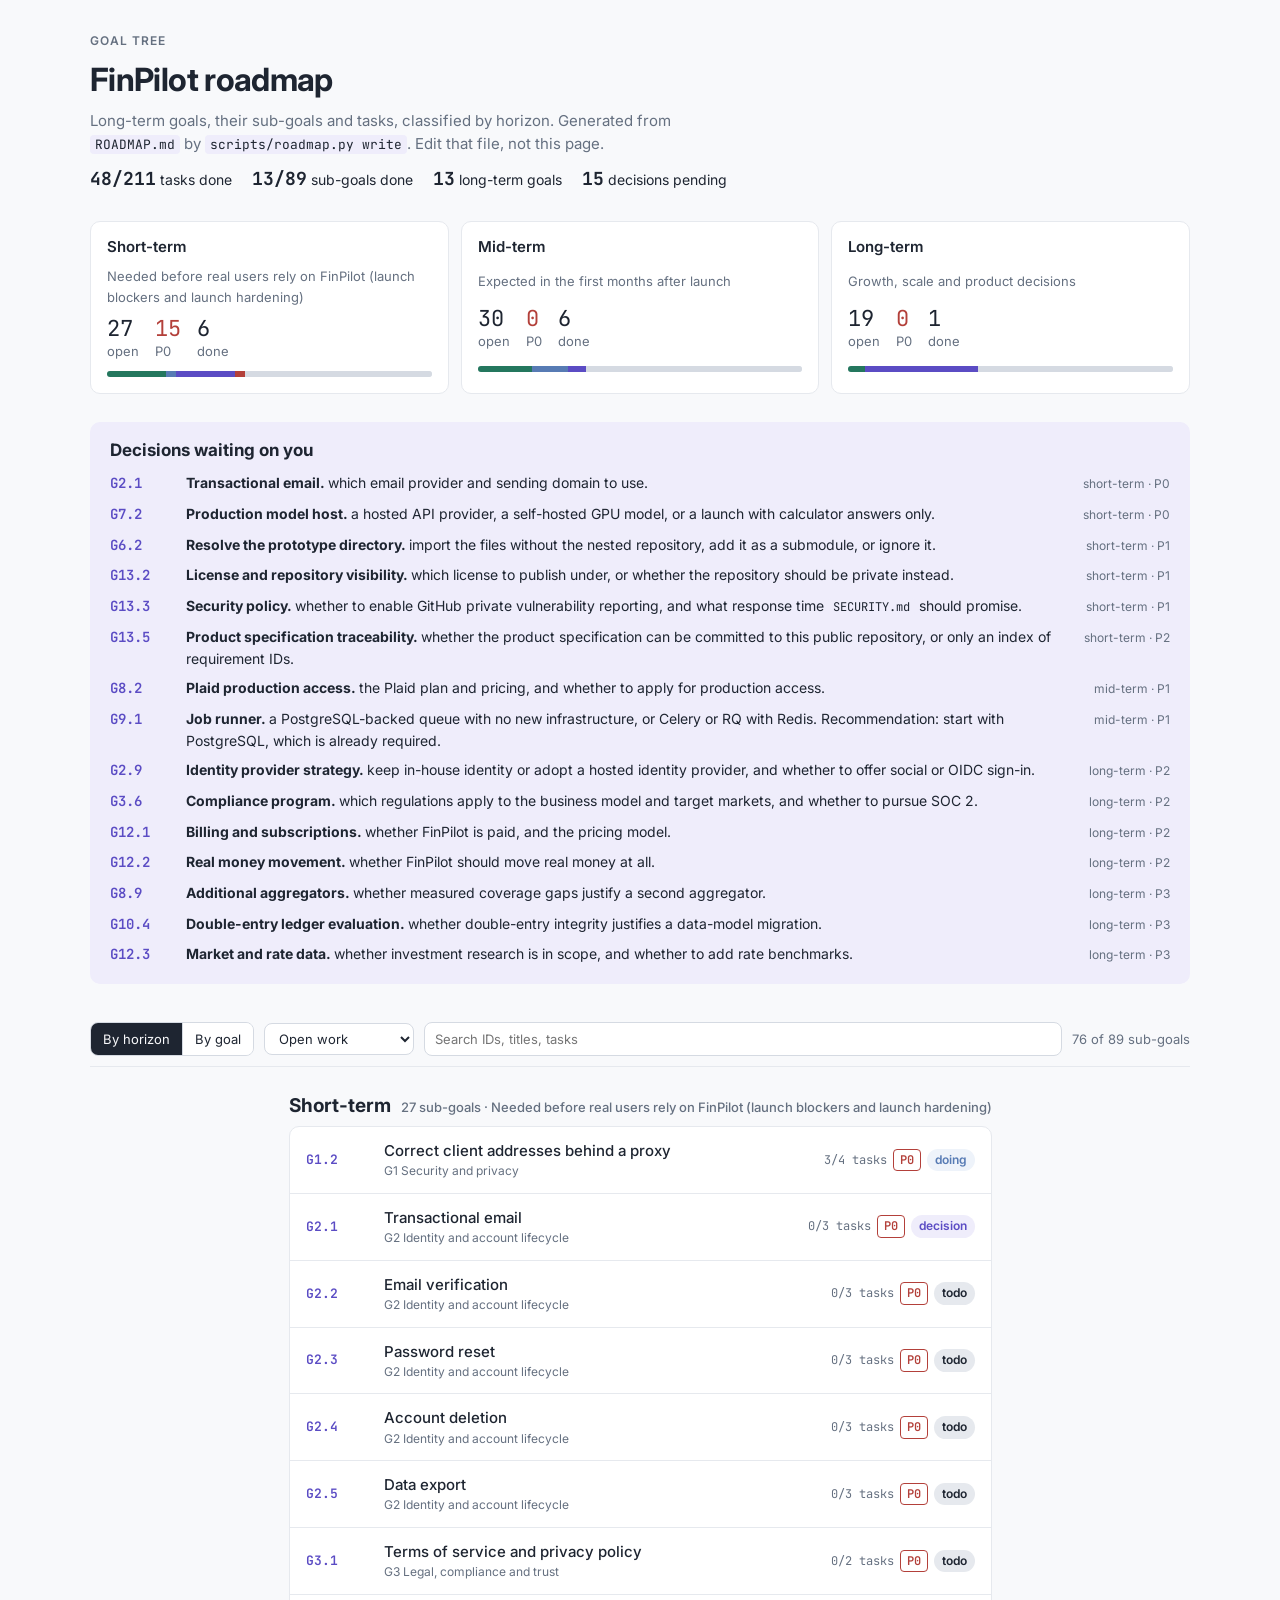
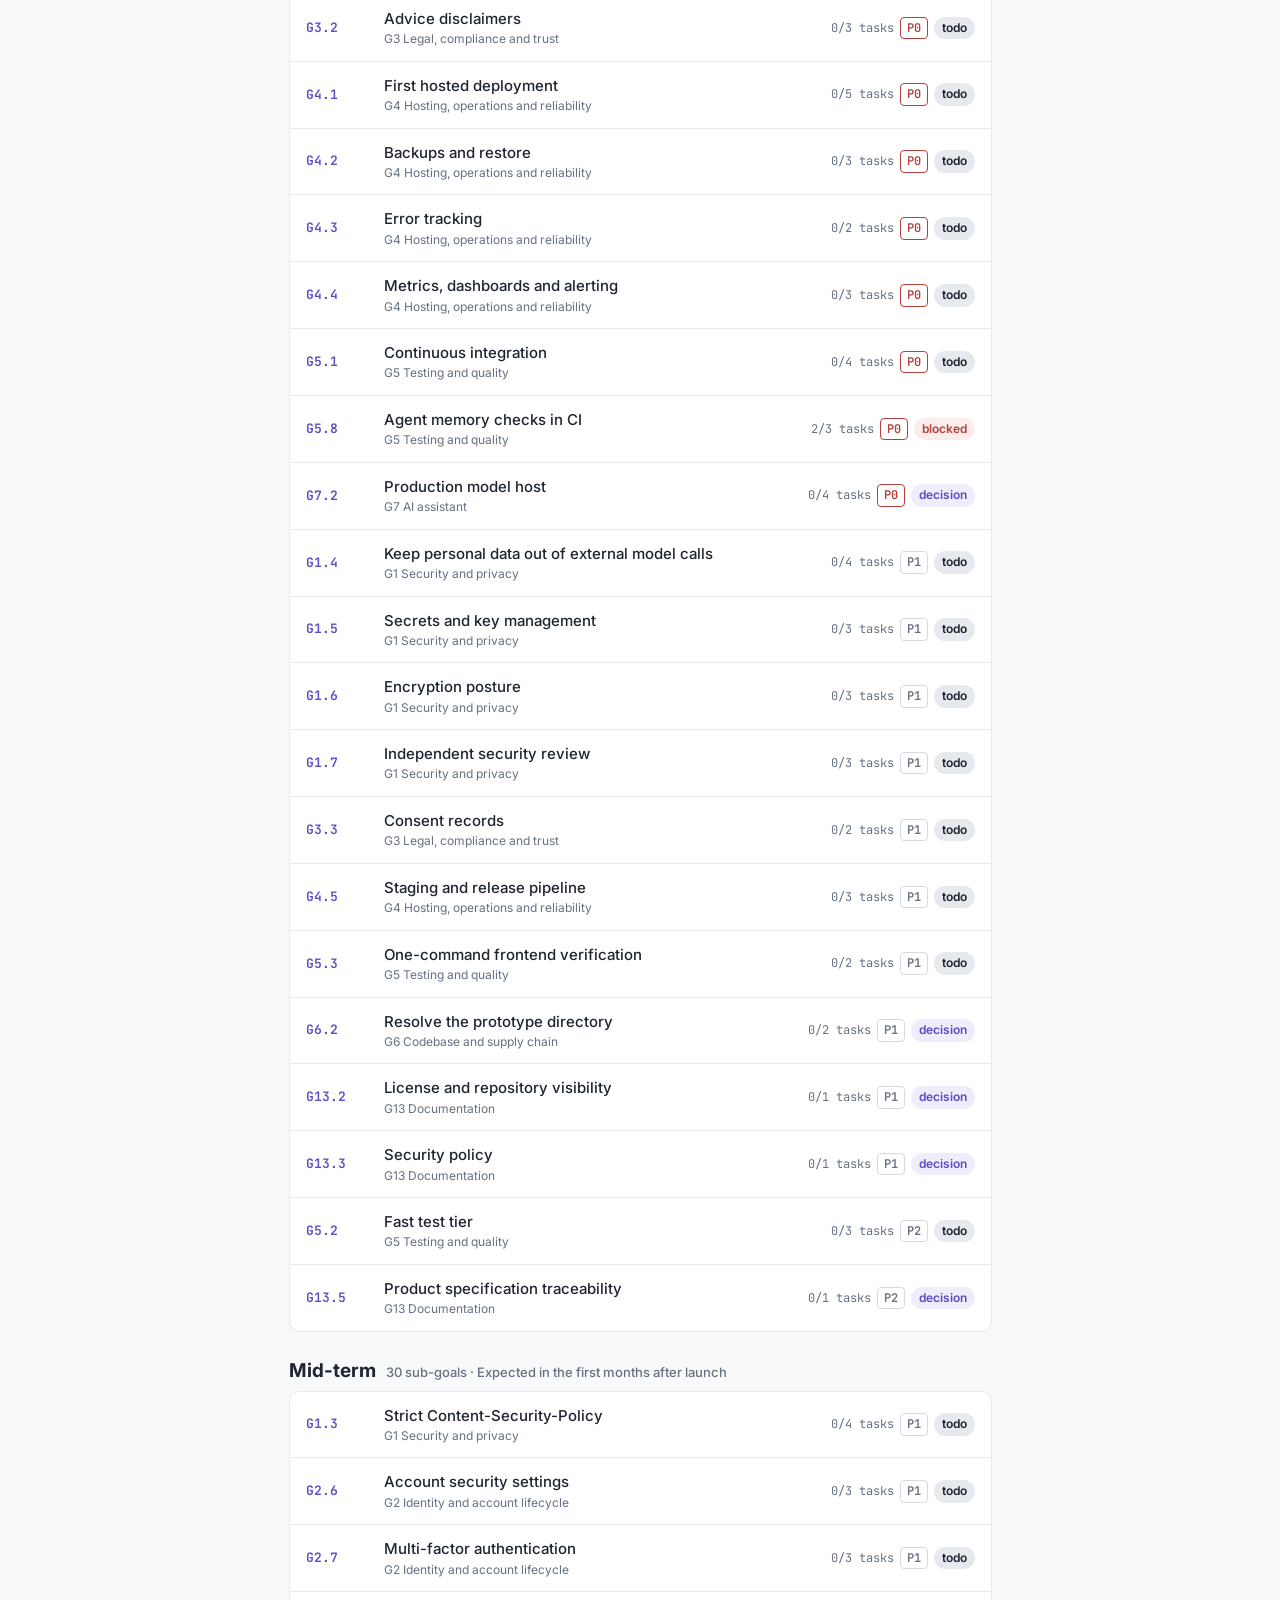
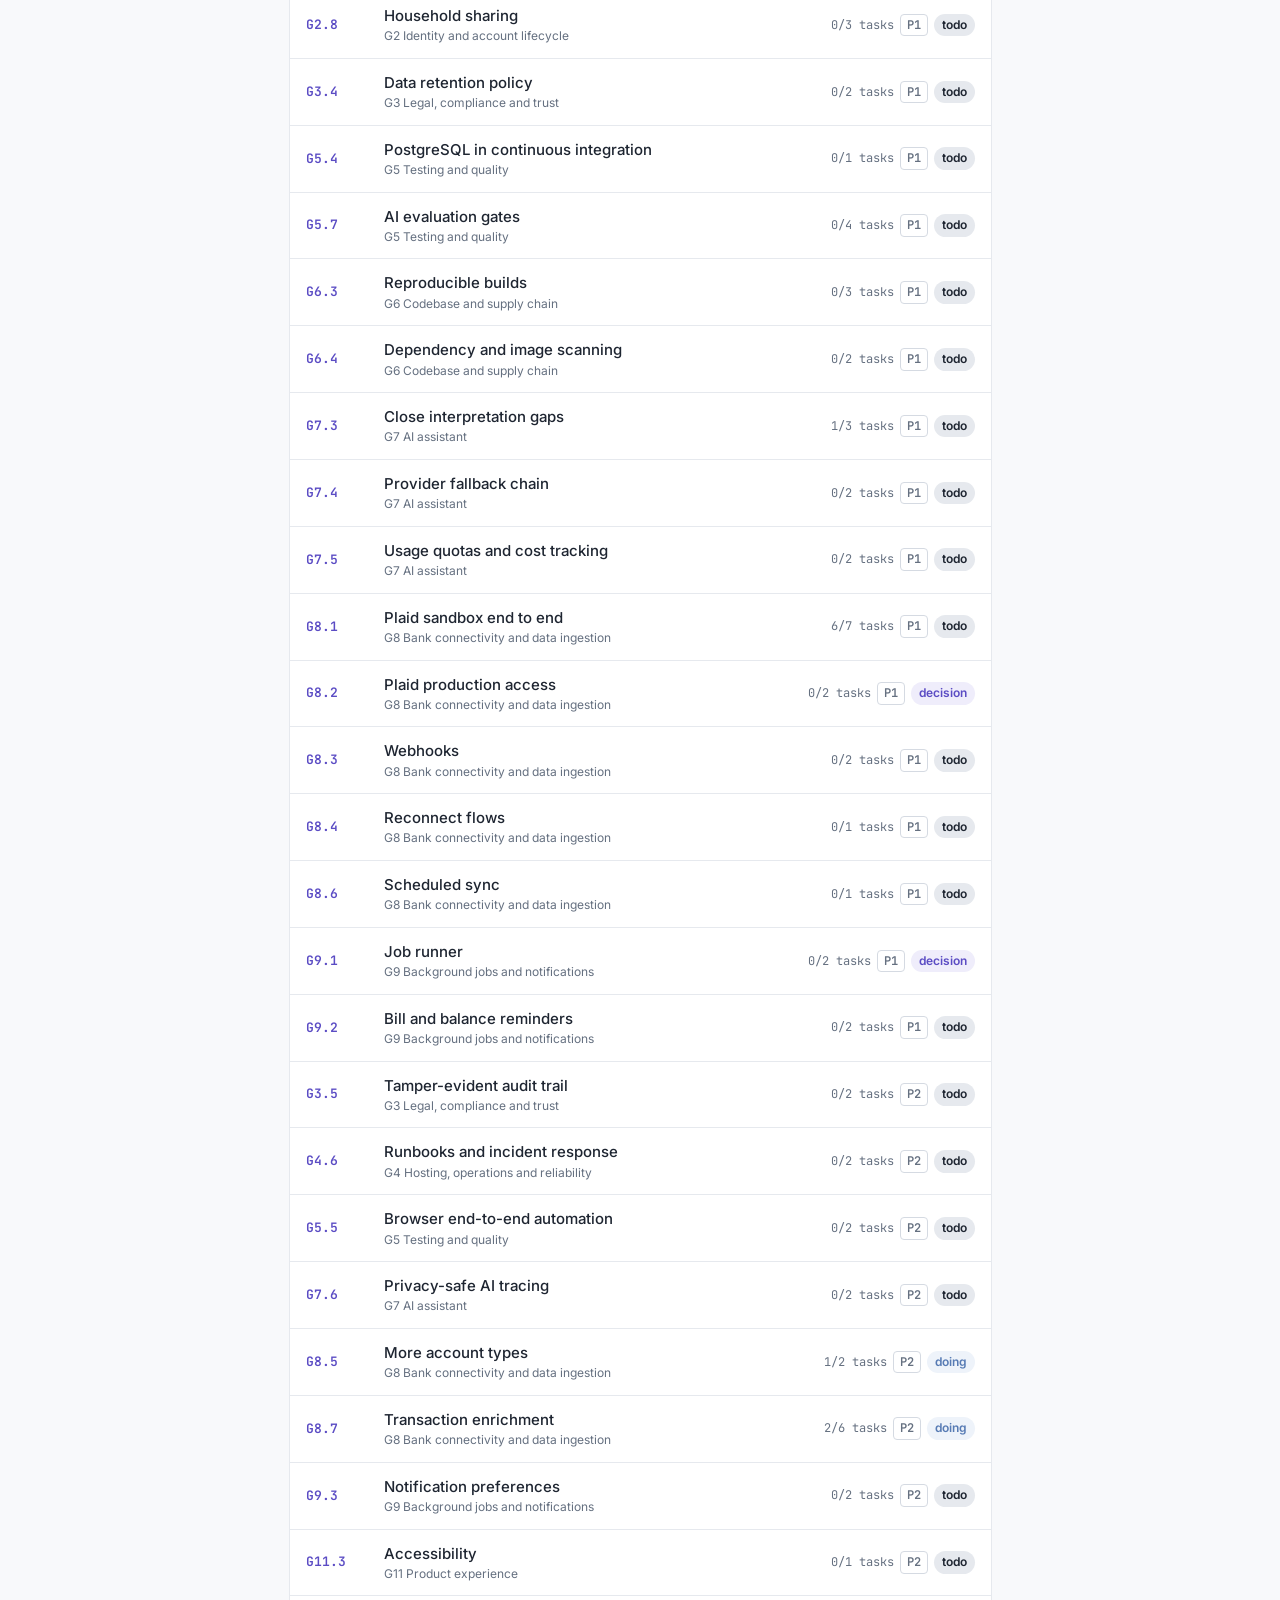
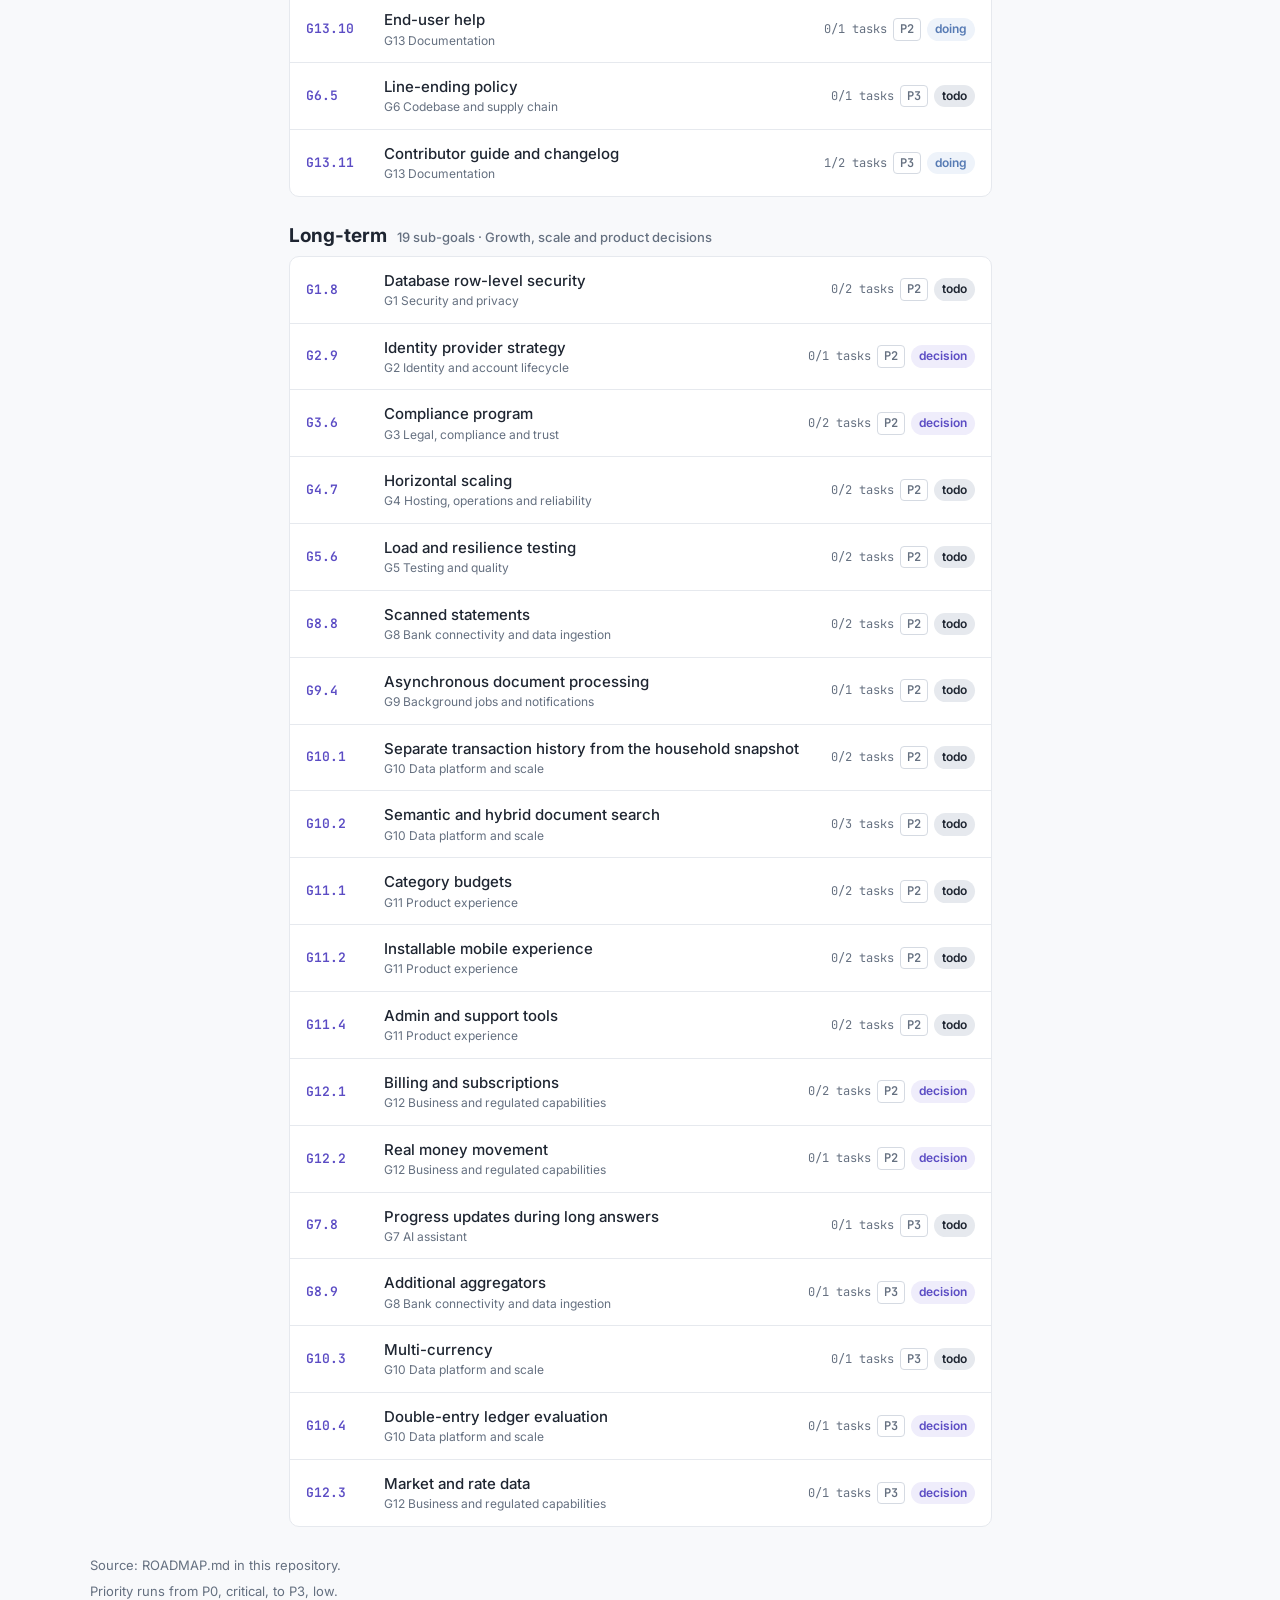
==== commit a01bfa35: "feat: grounded AI answers, bank aggregation, private logs and proxy-safe throttles Work from several" ====
--- a/docs/roadmap.html
+++ b/docs/roadmap.html
@@ -150,7 +150,7 @@
 </div>
 
 <script>
-const DATA = [{"id": "G1", "title": "Security and privacy", "subgoals": [{"id": "G1.1", "title": "Privacy-safe request logging", "horizon": "short-term", "priority": "P0", "status": "todo", "needs": [], "body": ["Why: under default uvicorn logging, the privacy-filtered `finpilot.requests` line in `finpilot/api/app.py` is never emitted, while the uvicorn access log prints full query strings such as `GET /api/transactions?q=therapy-copay&category=medical` and amounts such as `/api/debt/what-if?amount=`. Reverse proxies often log query strings too.", "Evidence: verified 2026-09-13 by running the app locally with uvicorn 0.52.4 defaults. This contradicts the logging statement in `ARCHITECTURE.md`.", "Done when: a production-configured deployment writes one privacy-safe line per request, and no query string, body or amount appears in application, server or proxy logs."], "tasks": [{"id": "G1.1.1", "title": "Configure the `finpilot` logger at startup so the request line is emitted under uvicorn.", "done": false}, {"id": "G1.1.2", "title": "Keep query strings out of server logs: run uvicorn with `--no-access-log` in the `Dockerfile`, or install an access-log filter that drops query strings.", "done": false}, {"id": "G1.1.3", "title": "Move amount-bearing reads (`/api/debt/what-if`, `/api/tax/net-benefit`, mortgage scenarios) to request bodies, or document a proxy log format without query strings.", "done": false}, {"id": "G1.1.4", "title": "Add a regression test that captures logs for a request with a sensitive query string and asserts nothing sensitive is written.", "done": false}, {"id": "G1.1.5", "title": "Update the logging statement in `ARCHITECTURE.md` once behaviour matches.", "done": false}]}, {"id": "G1.2", "title": "Correct client addresses behind a proxy", "horizon": "short-term", "priority": "P0", "status": "todo", "needs": [], "body": ["Why: uvicorn trusts `X-Forwarded-For` only from `127.0.0.1` unless `FORWARDED_ALLOW_IPS` is set, and neither the `Dockerfile` nor `compose.yaml` sets it. Behind a proxy every user shares one address, so the IP-keyed sign-up limit (8 per 5 minutes) and sign-in limit (30 per 5 minutes) apply to all users together.", "Evidence: read from uvicorn 0.52.4 defaults and the missing setting on 2026-09-13. Not yet reproduced behind a real proxy.", "Done when: behind the production ingress, throttles key on the real client address, and forwarding headers from untrusted peers are ignored."], "tasks": [{"id": "G1.2.1", "title": "Reproduce the shared-address lockout behind a local reverse proxy container.", "done": false}, {"id": "G1.2.2", "title": "Set `FORWARDED_ALLOW_IPS` to the ingress address in the `Dockerfile`, `compose.yaml` and `DEPLOYMENT.md`.", "done": false}, {"id": "G1.2.3", "title": "Add a test that throttle keys use the forwarded address only for trusted peers.", "done": false}]}, {"id": "G1.3", "title": "Strict Content-Security-Policy", "horizon": "mid-term", "priority": "P1", "status": "todo", "needs": [], "body": ["Why: the current policy only sets `frame-ancestors`, `base-uri` and `object-src`, so it does not restrict scripts.", "Evidence: checked `finpilot/api/app.py` and `finpilot/web/` on 2026-09-13. The frontend has no inline scripts or inline event handlers. External origins are the Plaid CDN and Google Fonts, and `core.js` and `pages.js` contain inline `style=` attributes.", "Done when: a strict policy is enforced in production with no violations across the main journeys."], "tasks": [{"id": "G1.3.1", "title": "Add `default-src 'self'` with explicit script, style, font, connect and frame sources for Plaid and Google Fonts.", "done": false}, {"id": "G1.3.2", "title": "Replace inline `style=` attributes with CSS classes.", "done": false}, {"id": "G1.3.3", "title": "Ship as `Content-Security-Policy-Report-Only` first, then enforce.", "done": false}, {"id": "G1.3.4", "title": "Consider self-hosting fonts so no third party receives user IP addresses.", "done": false}]}, {"id": "G1.4", "title": "Keep personal data out of external model calls", "horizon": "short-term", "priority": "P1", "status": "todo", "needs": ["G7.2"], "body": ["Adapted from: \"zero-knowledge architecture and PII redaction\". Full zero-knowledge is not possible because the server must read financial data to calculate. The adapted goal is data minimization for anything sent to a model provider or tracing service.", "Why: if the production model is a third-party API, prompts can carry names, institutions, account nicknames, amounts and document text.", "Evidence: `finpilot/ai/input_safety.py` rejects credential-like input (passwords, API keys, tokens, private keys) before prompts and storage. Nothing masks account numbers, card numbers or SSNs. LangSmith tracing is opt-in through `LANGCHAIN_TRACING_V2` in `finpilot/ai/graph.py` and would send traces to a third party. Checked 2026-09-13.", "Done when: prompts and traces sent outside the deployment contain only the fields they need, identifiers are masked, and each provider's data terms are documented."], "tasks": [{"id": "G1.4.1", "title": "Inventory every prompt builder (planner context, explanations, knowledge extraction) and the personal fields each sends.", "done": false}, {"id": "G1.4.2", "title": "Mask account, routing and card numbers and SSN patterns before external calls, with tests.", "done": false}, {"id": "G1.4.3", "title": "Prefer providers with zero-retention or no-training terms and record them in `DEPLOYMENT.md`.", "done": false}, {"id": "G1.4.4", "title": "Block LangSmith tracing in production unless redaction is in place.", "done": false}]}, {"id": "G1.5", "title": "Secrets and key management", "horizon": "short-term", "priority": "P1", "status": "todo", "needs": [], "body": ["Why: secrets come from environment variables, and rotating `FINPILOT_TOKEN_KEY` needs a controlled decrypt and re-encrypt migration that does not exist.", "Evidence: `DEPLOYMENT.md` \"Optional Plaid bank linking\".", "Done when: production secrets live in a managed secret store with access auditing, and a tested key-rotation command exists."], "tasks": [{"id": "G1.5.1", "title": "Choose the secret store for the hosting platform and document how secrets are injected.", "done": false}, {"id": "G1.5.2", "title": "Build and test a key-rotation command that re-encrypts stored Plaid and MCP credentials.", "done": false}, {"id": "G1.5.3", "title": "Add secret scanning to continuous integration.", "done": false}]}, {"id": "G1.6", "title": "Encryption posture", "horizon": "short-term", "priority": "P1", "status": "todo", "needs": [], "body": ["Adapted from: \"AES-256 at rest and TLS 1.3 in transit\". FinPilot encrypts stored provider credentials with Fernet (AES-128-CBC with HMAC-SHA256), which is sound. Database, backup and transport encryption depend on hosting choices not yet made.", "Why: encryption at rest and in transit has not been configured or verified for a hosted environment.", "Evidence: Fernet usage in `finpilot/integrations/plaid.py` and `finpilot/integrations/mcp_client.py`.", "Done when: managed PostgreSQL and backups are encrypted at rest, ingress allows only TLS 1.2 or newer with 1.3 preferred, and the posture is documented."], "tasks": [{"id": "G1.6.1", "title": "Confirm encryption at rest for the chosen managed PostgreSQL and its backups.", "done": false}, {"id": "G1.6.2", "title": "Configure the ingress TLS policy and verify it with an external TLS scanner.", "done": false}, {"id": "G1.6.3", "title": "Move stored credentials to AES-256-GCM only if a chosen compliance framework requires it.", "done": false}]}, {"id": "G1.7", "title": "Independent security review", "horizon": "short-term", "priority": "P1", "status": "todo", "needs": ["G4.1"], "body": ["Why: FinPilot will hold bank tokens and financial history, and no external review has taken place.", "Done when: a penetration test of the hosted staging environment is complete and every high-severity finding is fixed."], "tasks": [{"id": "G1.7.1", "title": "Run an automated web scan (for example OWASP ZAP) against staging.", "done": false}, {"id": "G1.7.2", "title": "Commission a third-party penetration test before real users.", "done": false}, {"id": "G1.7.3", "title": "Track findings as roadmap tasks.", "done": false}]}, {"id": "G1.8", "title": "Database row-level security", "horizon": "long-term", "priority": "P2", "status": "todo", "needs": [], "body": ["Adapted from: \"row-level security in PostgreSQL\". Tenant isolation already exists in application code, so this is defense in depth rather than a migration.", "Why: a future query that forgets its household filter would currently rely on tests alone to be caught.", "Evidence: the household is derived from the session on every route, and cross-tenant denial tests pass (`END_TO_END_VALIDATION.md`).", "Done when: PostgreSQL policies block cross-household reads even when an application query omits its filter."], "tasks": [{"id": "G1.8.1", "title": "Design a per-transaction household setting compatible with the session-per-operation runtime.", "done": false}, {"id": "G1.8.2", "title": "Add policies through an Alembic migration and prove them with a test that omits a filter.", "done": false}]}]}, {"id": "G2", "title": "Identity and account lifecycle", "subgoals": [{"id": "G2.1", "title": "Transactional email", "horizon": "short-term", "priority": "P0", "status": "decision", "needs": [], "body": ["Why: the application cannot send email, and verification, password reset, invitations and reminders all depend on it.", "Decision needed: which email provider and sending domain to use.", "Done when: templated email is sent through the chosen provider with bounce handling, and tests use a fake transport."], "tasks": [{"id": "G2.1.1", "title": "Choose the provider and sending domain with the user; configure SPF, DKIM and DMARC.", "done": false}, {"id": "G2.1.2", "title": "Add an email service interface with a test double and a provider adapter.", "done": false}, {"id": "G2.1.3", "title": "Log delivery results without message bodies.", "done": false}]}, {"id": "G2.2", "title": "Email verification", "horizon": "short-term", "priority": "P0", "status": "todo", "needs": ["G2.1"], "body": ["Why: anyone can register with an email address they do not own, which blocks the real owner from registering.", "Evidence: `finpilot/services/auth.py` stores unique, unverified email addresses (checked 2026-09-13).", "Done when: new accounts verify their email before bank linking or sharing, and an unverified registration cannot block the real owner."], "tasks": [{"id": "G2.2.1", "title": "Add hashed, expiring, single-use verification tokens and a verification route.", "done": false}, {"id": "G2.2.2", "title": "Let a verified owner reclaim an address held by an unverified account.", "done": false}, {"id": "G2.2.3", "title": "Stop sign-up responses from revealing whether an email is already registered.", "done": false}]}, {"id": "G2.3", "title": "Password reset", "horizon": "short-term", "priority": "P0", "status": "todo", "needs": ["G2.1"], "body": ["Why: a forgotten password currently loses the workspace for good.", "Done when: a user can reset a password by email, every existing session is revoked, and the flow is rate limited."], "tasks": [{"id": "G2.3.1", "title": "Add hashed, expiring, single-use reset tokens with request and confirm routes.", "done": false}, {"id": "G2.3.2", "title": "Revoke all sessions on reset and notify the user by email.", "done": false}, {"id": "G2.3.3", "title": "Add the UI and frontend suite coverage.", "done": false}]}, {"id": "G2.4", "title": "Account deletion", "horizon": "short-term", "priority": "P0", "status": "todo", "needs": [], "body": ["Why: no route deletes a user or a workspace. Users expect it, and many privacy laws require it.", "Evidence: route list checked 2026-09-13. Foreign keys already cascade from `users.id`.", "Done when: after re-authentication a user can delete their account and workspace, linked bank and MCP tokens are revoked, and retained records follow the retention policy in G3.4."], "tasks": [{"id": "G2.4.1", "title": "Define what is deleted immediately and what must be retained.", "done": false}, {"id": "G2.4.2", "title": "Implement deletion with provider token revocation.", "done": false}, {"id": "G2.4.3", "title": "Add tests proving no household data remains readable afterwards.", "done": false}]}, {"id": "G2.5", "title": "Data export", "horizon": "short-term", "priority": "P0", "status": "todo", "needs": [], "body": ["Why: users cannot download their data. The MCP read bridge offers read access, not an export.", "Done when: a user can download accounts, transactions, bills, goals, rules, conversations and documents in open formats."], "tasks": [{"id": "G2.5.1", "title": "Define the export format, such as a JSON bundle plus CSV transactions.", "done": false}, {"id": "G2.5.2", "title": "Implement an authenticated, rate-limited export route.", "done": false}, {"id": "G2.5.3", "title": "Record each export in the audit trail.", "done": false}]}, {"id": "G2.6", "title": "Account security settings", "horizon": "mid-term", "priority": "P1", "status": "todo", "needs": [], "body": ["Why: users cannot change their password or email or sign out of other sessions, and sessions last a fixed 12 hours.", "Evidence: `SESSION_SECONDS` and the routes in `finpilot/api/auth_routes.py` (checked 2026-09-13).", "Done when: settings let users change password and email, see active sessions and revoke them."], "tasks": [{"id": "G2.6.1", "title": "Change password with a current-password check and revocation of other sessions.", "done": false}, {"id": "G2.6.2", "title": "Change email with verification of the new address.", "done": false}, {"id": "G2.6.3", "title": "List and revoke active sessions, and add an idle timeout.", "done": false}]}, {"id": "G2.7", "title": "Multi-factor authentication", "horizon": "mid-term", "priority": "P1", "status": "todo", "needs": [], "body": ["Why: accounts protected only by a password are a common takeover target, and FinPilot can hold bank connections.", "Done when: users can enable TOTP with recovery codes, and sensitive actions require a second factor."], "tasks": [{"id": "G2.7.1", "title": "TOTP enrollment, verification and recovery codes.", "done": false}, {"id": "G2.7.2", "title": "Step-up verification for bank linking, export and deletion.", "done": false}, {"id": "G2.7.3", "title": "Evaluate passkeys as a later option.", "done": false}]}, {"id": "G2.8", "title": "Household sharing", "horizon": "mid-term", "priority": "P1", "status": "todo", "needs": [], "body": ["Why: there is no way to invite a partner or advisor.", "Evidence: `Role` and `ConsentGrant` exist in `finpilot/models.py`, but there is no invite route, and sign-in uses only the first membership (checked 2026-09-13).", "Done when: an owner can invite someone with a role, the invitee can accept, and every boundary enforces the grant."], "tasks": [{"id": "G2.8.1", "title": "Invitation tokens and acceptance flow.", "done": false}, {"id": "G2.8.2", "title": "Membership switching for users who belong to more than one household.", "done": false}, {"id": "G2.8.3", "title": "UI for roles and revocation, with tests for each role.", "done": false}]}, {"id": "G2.9", "title": "Identity provider strategy", "horizon": "long-term", "priority": "P2", "status": "decision", "needs": [], "body": ["Adapted from: \"Auth0, Clerk or Supabase Auth with OAuth2 or OIDC, JWT sessions and refresh-token rotation\". Keep opaque server-side sessions: their tokens are hashed at rest and revoke immediately, which client-held JWTs make harder.", "Why: building G2.2 to G2.7 in-house is real work, and a hosted provider could supply them.", "Decision needed: keep in-house identity or adopt a hosted identity provider, and whether to offer social or OIDC sign-in.", "Done when: the decision is recorded in `HANDOFF.md` section 7 and the G2 tasks reflect it."], "tasks": [{"id": "G2.9.1", "title": "Compare in-house and hosted identity on cost, MFA, recovery, compliance and lock-in.", "done": false}]}]}, {"id": "G3", "title": "Legal, compliance and trust", "subgoals": [{"id": "G3.1", "title": "Terms of service and privacy policy", "horizon": "short-term", "priority": "P0", "status": "todo", "needs": [], "body": ["Why: the interface has no terms of service or privacy policy.", "Evidence: searched `finpilot/web/` on 2026-09-13.", "Done when: counsel-reviewed documents are linked from sign-up, settings and the page footer, and acceptance is recorded (G3.3)."], "tasks": [{"id": "G3.1.1", "title": "Draft both documents with legal counsel, covering bank data, AI processing and model providers.", "done": false}, {"id": "G3.1.2", "title": "Publish them and link them from sign-up, settings and the footer.", "done": false}]}, {"id": "G3.2", "title": "Advice disclaimers", "horizon": "short-term", "priority": "P0", "status": "todo", "needs": [], "body": ["From: \"FINRA and SEC compliance disclaimers\" and \"regulatory disclaimers\".", "Why: nothing in the UI or in AI answers says FinPilot provides information rather than financial, investment, tax or legal advice.", "Evidence: searched `finpilot/web/` on 2026-09-13. A `.copilot-disclaimer` CSS class exists but is unused.", "Done when: a counsel-approved disclosure appears persistently in the assistant and calculator results."], "tasks": [{"id": "G3.2.1", "title": "Get the disclosure wording approved by counsel.", "done": false}, {"id": "G3.2.2", "title": "Show it in the assistant workspace, the drawer and calculator results.", "done": false}, {"id": "G3.2.3", "title": "Assert in the frontend suites that it renders.", "done": false}]}, {"id": "G3.3", "title": "Consent records", "horizon": "short-term", "priority": "P1", "status": "todo", "needs": [], "body": ["Why: users must accept the terms, and bank linking needs explicit consent to data access.", "Done when: acceptance of each terms version and each bank-linking consent is stored with a timestamp and version."], "tasks": [{"id": "G3.3.1", "title": "Store terms acceptance per version and ask again when the terms change.", "done": false}, {"id": "G3.3.2", "title": "Record bank-linking consent before Plaid Link starts.", "done": false}]}, {"id": "G3.4", "title": "Data retention policy", "horizon": "mid-term", "priority": "P1", "status": "todo", "needs": [], "body": ["Why: no retention periods exist for audit records, conversations, documents, sessions or backups.", "Done when: retention periods are documented and enforced by scheduled cleanup, including backup expiry."], "tasks": [{"id": "G3.4.1", "title": "Define retention periods with counsel.", "done": false}, {"id": "G3.4.2", "title": "Implement scheduled cleanup once a job runner exists (G9.1).", "done": false}]}, {"id": "G3.5", "title": "Tamper-evident audit trail", "horizon": "mid-term", "priority": "P2", "status": "todo", "needs": [], "body": ["From: \"immutable audit logging for user interactions, recommendations and external API requests\".", "Why: the audit trail does not cover sign-ins, exports, deletions or provider calls, and the database does not prevent audit rows from being changed.", "Evidence: `AuditRow` records financial state changes and is only inserted by `finpilot/runtime.py`. Confirmed AI actions also produce receipts (`action_receipts`). Checked 2026-09-13.", "Done when: security-relevant events are recorded, and audit rows are append-only at the database level."], "tasks": [{"id": "G3.5.1", "title": "Add events for sign-in, password and MFA changes, exports, deletions and provider calls.", "done": false}, {"id": "G3.5.2", "title": "Enforce append-only audit writes with database grants or a hash chain, and test it.", "done": false}]}, {"id": "G3.6", "title": "Compliance program", "horizon": "long-term", "priority": "P2", "status": "decision", "needs": [], "body": ["From: \"SOC 2, GLBA and GDPR\".", "Why: the obligations that apply to FinPilot have not been assessed.", "Decision needed: which regulations apply to the business model and target markets, and whether to pursue SOC 2.", "Done when: applicable obligations are documented with owners, and a SOC 2 readiness plan exists if chosen."], "tasks": [{"id": "G3.6.1", "title": "Get a counsel assessment of applicable regulations.", "done": false}, {"id": "G3.6.2", "title": "Complete the security reviews that providers such as Plaid require for production access.", "done": false}]}]}, {"id": "G4", "title": "Hosting, operations and reliability", "subgoals": [{"id": "G4.1", "title": "First hosted deployment", "horizon": "short-term", "priority": "P0", "status": "todo", "needs": [], "body": ["Why: the Docker image has never been built, and live PostgreSQL and TLS have never been exercised.", "Evidence: `DEPLOYMENT.md` \"Validation supplied\".", "Done when: a staging environment serves FinPilot over HTTPS from the Docker image against managed PostgreSQL, with migrations run as a release job."], "tasks": [{"id": "G4.1.1", "title": "Choose the hosting platform and managed PostgreSQL provider with the user.", "done": false}, {"id": "G4.1.2", "title": "Build the image and run `compose.yaml` end to end locally.", "done": false}, {"id": "G4.1.3", "title": "Deploy staging with TLS, the migration job and health checks.", "done": false}, {"id": "G4.1.4", "title": "Run `scripts/verify_postgres.py` and the frontend suites against staging.", "done": false}]}, {"id": "G4.2", "title": "Backups and restore", "horizon": "short-term", "priority": "P0", "status": "todo", "needs": ["G4.1"], "body": ["Why: backups and restores have never been rehearsed, and backups contain private documents and conversations.", "Done when: automated encrypted backups run daily, a restore into a fresh database has been rehearsed and timed, and recovery targets are written down."], "tasks": [{"id": "G4.2.1", "title": "Enable automated backups with point-in-time recovery.", "done": false}, {"id": "G4.2.2", "title": "Rehearse a restore, time it and record the result in `DEPLOYMENT.md`.", "done": false}, {"id": "G4.2.3", "title": "Store `FINPILOT_TOKEN_KEY` safely and separately from database backups.", "done": false}]}, {"id": "G4.3", "title": "Error tracking", "horizon": "short-term", "priority": "P0", "status": "todo", "needs": [], "body": ["Why: unhandled server and browser errors are not captured anywhere.", "Done when: server and browser errors reach an error tracker with request IDs and without personal data."], "tasks": [{"id": "G4.3.1", "title": "Add an error tracker with data scrubbing.", "done": false}, {"id": "G4.3.2", "title": "Capture frontend errors with release tags.", "done": false}]}, {"id": "G4.4", "title": "Metrics, dashboards and alerting", "horizon": "short-term", "priority": "P0", "status": "todo", "needs": ["G4.1"], "body": ["Why: no metrics or alerts exist, and only the uvicorn access log is emitted.", "Done when: dashboards show request rate, latency, errors, database health and model availability, and alerts reach a person during outages."], "tasks": [{"id": "G4.4.1", "title": "Expose application metrics, for example with Prometheus or OpenTelemetry.", "done": false}, {"id": "G4.4.2", "title": "Add uptime checks on `/api/health` with alert routing.", "done": false}, {"id": "G4.4.3", "title": "Add model availability and fallback-rate metrics.", "done": false}]}, {"id": "G4.5", "title": "Staging and release pipeline", "horizon": "short-term", "priority": "P1", "status": "todo", "needs": ["G4.1", "G5.1"], "body": ["From: \"automated CI/CD\".", "Why: releases are manual and nothing gates a change before production.", "Done when: merges to `main` build an image, migrate and smoke-test staging, and promote to production with a rollback path."], "tasks": [{"id": "G4.5.1", "title": "Build and publish images from continuous integration with immutable tags.", "done": false}, {"id": "G4.5.2", "title": "Automate the staging deploy and smoke tests.", "done": false}, {"id": "G4.5.3", "title": "Document promotion and rollback, including forward-fix migrations.", "done": false}]}, {"id": "G4.6", "title": "Runbooks and incident response", "horizon": "mid-term", "priority": "P2", "status": "todo", "needs": [], "body": ["Why: operators have no written procedure for outages, provider failures or leaked credentials.", "Done when: runbooks exist for the most likely failures, and an incident process is written down."], "tasks": [{"id": "G4.6.1", "title": "Write runbooks for database outage, model outage, Plaid outage, leaked secret and bad migration.", "done": false}, {"id": "G4.6.2", "title": "Define severity levels, user communication and post-incident reviews.", "done": false}]}, {"id": "G4.7", "title": "Horizontal scaling", "horizon": "long-term", "priority": "P2", "status": "todo", "needs": [], "body": ["Why: the image runs one uvicorn process, and the dashboard cache, model health cache and AI admission slots all live inside each process.", "Evidence: `Dockerfile` CMD and `ARCHITECTURE.md` \"Operations and current boundaries\".", "Done when: several application instances run behind the ingress with shared AI admission control and consistent behaviour under load."], "tasks": [{"id": "G4.7.1", "title": "Run multiple workers or containers and load test them (G5.6).", "done": false}, {"id": "G4.7.2", "title": "Move AI admission control into a shared gateway or queue in front of the model.", "done": false}]}]}, {"id": "G5", "title": "Testing and quality", "subgoals": [{"id": "G5.1", "title": "Continuous integration", "horizon": "short-term", "priority": "P0", "status": "todo", "needs": [], "body": ["Why: nothing runs the tests automatically.", "Evidence: no `.github/workflows/` directory exists. The full Python suite took 79 seconds on 2026-09-14, so CI does not need a fast tier first.", "Done when: every pull request runs the fast tier, the frontend suites and both document validators, and merging is blocked on failure."], "tasks": [{"id": "G5.1.1", "title": "Add a GitHub Actions workflow for Python 3.12 and Node 24.", "done": false}, {"id": "G5.1.2", "title": "Run `scripts/check_handoff.py` and `scripts/roadmap.py check` in that workflow.", "done": false}, {"id": "G5.1.3", "title": "Run the full suite nightly and before releases.", "done": false}, {"id": "G5.1.4", "title": "Protect `main` with required checks.", "done": false}]}, {"id": "G5.2", "title": "Fast test tier", "horizon": "short-term", "priority": "P2", "status": "todo", "needs": [], "body": ["Why: the full suite took 18.5 minutes on 2026-09-13 but 79 seconds on 2026-09-14, so separating slow, environment-dependent tests is useful but no longer urgent.", "Evidence: no pytest markers or pytest configuration exist apart from `parametrize` (checked 2026-09-13).", "Done when: a marked subset runs in under five minutes, and slow AI, migration and performance tests are marked."], "tasks": [{"id": "G5.2.1", "title": "Register markers such as `slow`, `ai` and `postgres`, and mark the slow tests.", "done": false}, {"id": "G5.2.2", "title": "Document the fast command in `AGENTS.md`.", "done": false}, {"id": "G5.2.3", "title": "Measure and record both tier durations.", "done": false}]}, {"id": "G5.3", "title": "One-command frontend verification", "horizon": "short-term", "priority": "P1", "status": "todo", "needs": [], "body": ["Why: the seven frontend suites need a manually started server on port 8100.", "Done when: one script starts the app on a free port with a temporary database, runs every `tests/*_frontend.mjs` and stops the server."], "tasks": [{"id": "G5.3.1", "title": "Write the runner with a temporary SQLite database.", "done": false}, {"id": "G5.3.2", "title": "Use it in continuous integration and document it in `AGENTS.md`.", "done": false}]}, {"id": "G5.4", "title": "PostgreSQL in continuous integration", "horizon": "mid-term", "priority": "P1", "status": "todo", "needs": ["G5.1"], "body": ["Why: PostgreSQL migration and concurrency checks have only run once, on one machine.", "Evidence: `validation/postgres-e2e.json`.", "Done when: continuous integration runs migrations and the concurrency checks against a PostgreSQL service container."], "tasks": [{"id": "G5.4.1", "title": "Add a PostgreSQL job that runs `scripts/verify_postgres.py` and the migration tests.", "done": false}]}, {"id": "G5.5", "title": "Browser end-to-end automation", "horizon": "mid-term", "priority": "P2", "status": "todo", "needs": [], "body": ["Why: browser journeys were checked by hand and recorded in `validation/browser-e2e.json`.", "Done when: automated browser tests cover sign-up, CSV import, a reviewed AI change and the compact phone layout."], "tasks": [{"id": "G5.5.1", "title": "Add browser tests for the main journeys at desktop and phone widths.", "done": false}, {"id": "G5.5.2", "title": "Add automated accessibility checks to those journeys.", "done": false}]}, {"id": "G5.6", "title": "Load and resilience testing", "horizon": "long-term", "priority": "P2", "status": "todo", "needs": ["G4.1"], "body": ["Why: hosted multi-user load and failure behaviour are unverified.", "Done when: load tests establish capacity and latency on staging, including database failover and model outage."], "tasks": [{"id": "G5.6.1", "title": "Write load scenarios for bootstrap, transaction history, chat and confirmation.", "done": false}, {"id": "G5.6.2", "title": "Run them on staging and record results under `validation/`.", "done": false}]}, {"id": "G5.7", "title": "AI evaluation gates", "horizon": "mid-term", "priority": "P1", "status": "todo", "needs": ["G7.2"], "body": ["From: \"automated evaluation sets that measure hallucination rates across prompt revisions\".", "Why: interpretation quality is measured only when someone runs the evaluation by hand.", "Evidence: `scripts/evaluate_workflows.py` and the 80-capability manifest already exist. The last run scored 115 of 140 exact interpretations on llama3.2 on CPU.", "Done when: the interpretation matrix and grounding checks run on a schedule against the production model and block releases on regression."], "tasks": [{"id": "G5.7.1", "title": "Run the matrix on a schedule against the chosen model.", "done": false}, {"id": "G5.7.2", "title": "Track exact interpretation, fallback, rejected-number and latency rates over time.", "done": false}, {"id": "G5.7.3", "title": "Block a release when a tracked rate regresses beyond an agreed threshold.", "done": false}, {"id": "G5.7.4", "title": "Regenerate validation reports from their JSON evidence with one command (`scripts/report_*`).", "done": false}]}, {"id": "G5.8", "title": "Agent memory checks in CI", "horizon": "short-term", "priority": "P0", "status": "blocked", "needs": [], "body": ["Why: the memory protocol is only enforced when someone runs the validators or tests locally.", "Evidence: a ready workflow exists at `docs/agent-memory-kit/templates/.github/workflows/agent-memory.yml`. `gh auth status` on 2026-09-13 showed token scopes `gist`, `read:org` and `repo`; GitHub rejects pushes that add workflow files without the `workflow` scope, so the file was not added to `.github/workflows/`. A push was not attempted.", "Blocked by: the owner's GitHub token needs the `workflow` scope, for example `gh auth refresh -h github.com -s workflow`.", "Done when: the workflow runs on every push and pull request to `main`, and its first run passes."], "tasks": [{"id": "G5.8.1", "title": "Write the workflow and a branch check (`check_handoff.py --base`) with a test. (done 2026-09-13: workflow template in docs/agent-memory-kit and tests/test_handoff.py)", "done": true}, {"id": "G5.8.2", "title": "After the scope is granted, copy the workflow into `.github/workflows/`, add it to the shared files in `tests/test_agent_memory_kit.py`, push, and confirm the first run passes.", "done": false}, {"id": "G5.8.3", "title": "Run the same checks locally before every push with `.githooks/pre-push`. (done 2026-09-14: hook enabled with core.hooksPath in this clone and run manually)", "done": true}]}]}, {"id": "G6", "title": "Codebase and supply chain", "subgoals": [{"id": "G6.1", "title": "Publish the current work", "horizon": "short-term", "priority": "P0", "status": "done", "needs": [], "body": ["Why: recent commits exist only on one machine.", "Evidence: the owner asked to commit and push on 2026-09-13; `git ls-remote origin refs/heads/main` returned `7389d2f`.", "Done when: `origin/main` contains the local commits."], "tasks": [{"id": "G6.1.1", "title": "Ask the user, then push. (done 2026-09-13: owner request; origin/main at 7389d2f)", "done": true}]}, {"id": "G6.2", "title": "Resolve the prototype directory", "horizon": "short-term", "priority": "P1", "status": "decision", "needs": [], "body": ["Why: `prototype/` contains its own `.git`, so adding it normally would create a broken gitlink.", "Decision needed: import the files without the nested repository, add it as a submodule, or ignore it.", "Done when: `git status` no longer lists `prototype/`."], "tasks": [{"id": "G6.2.1", "title": "Review `git -C prototype log --oneline`, decide with the user and apply the choice.", "done": false}, {"id": "G6.2.2", "title": "Keep the design research in `prototype/DESIGN_RESEARCH.md` in the repository whatever the prototype decision; it is untracked today.", "done": false}]}, {"id": "G6.3", "title": "Reproducible builds", "horizon": "mid-term", "priority": "P1", "status": "todo", "needs": [], "body": ["Why: `requirements.txt` uses version ranges without a lock file, and `pytest` ships in the runtime image.", "Evidence: `requirements.txt` and `Dockerfile` (checked 2026-09-13).", "Done when: the image installs from a hashed lock file, development tools are separate, and the base image is pinned."], "tasks": [{"id": "G6.3.1", "title": "Split runtime and development requirements.", "done": false}, {"id": "G6.3.2", "title": "Generate a hashed lock file and install from it in the `Dockerfile`.", "done": false}, {"id": "G6.3.3", "title": "Pin the Python base image by digest.", "done": false}]}, {"id": "G6.4", "title": "Dependency and image scanning", "horizon": "mid-term", "priority": "P1", "status": "todo", "needs": ["G5.1"], "body": ["Why: nobody is told when a dependency or the base image has a known vulnerability.", "Done when: continuous integration reports vulnerable packages and image CVEs, and dependency updates arrive as pull requests."], "tasks": [{"id": "G6.4.1", "title": "Add a Python dependency audit and a container image scanner to continuous integration.", "done": false}, {"id": "G6.4.2", "title": "Enable automated dependency update pull requests.", "done": false}]}, {"id": "G6.5", "title": "Line-ending policy", "horizon": "mid-term", "priority": "P3", "status": "todo", "needs": [], "body": ["Why: Git warns about LF and CRLF conversions on several files.", "Done when: `.gitattributes` defines line endings without a whole-repository reformat."], "tasks": [{"id": "G6.5.1", "title": "Add `.gitattributes` and renormalize files only when they are next edited.", "done": false}]}]}, {"id": "G7", "title": "AI assistant", "subgoals": [{"id": "G7.1", "title": "Grounded calculation architecture", "horizon": "short-term", "priority": "P0", "status": "done", "needs": [], "body": ["From: \"deterministic financial engine versus generative guardrails\", \"code execution and rule engine\" and \"output validation and guardrails\".", "Why: language models make arithmetic and precision mistakes, so numbers must come from code.", "Evidence: present in commit `76f95b1`; see `ARCHITECTURE.md` \"AI latency and financial correctness\" and \"Reviewed AI workflows\".", "Done when: numbers come from deterministic engines, the model only plans and explains, model output is validated, and failures fall back to calculator wording."], "tasks": [{"id": "G7.1.1", "title": "Deterministic engines compute every financial number in `finpilot/engine/`. (done 2026-09-13: verified present in 76f95b1)", "done": true}, {"id": "G7.1.2", "title": "Typed planner schemas constrain model plans, followed by full server validation. (done 2026-09-13: END_TO_END_VALIDATION.md)", "done": true}, {"id": "G7.1.3", "title": "Model wording is checked against engine results, with calculator-wording fallback. (done 2026-09-13: finpilot/ai/guardrails.py and ARCHITECTURE.md)", "done": true}, {"id": "G7.1.4", "title": "Every AI-initiated write needs a preview and explicit confirmation. (done 2026-09-13: 80-capability manifest in tests/chat_capability_manifest.py)", "done": true}, {"id": "G7.1.5", "title": "Instructions injected through documents or MCP content are ignored, and credentials are rejected. (done 2026-09-13: finpilot/ai/input_safety.py and injection tests)", "done": true}]}, {"id": "G7.2", "title": "Production model host", "horizon": "short-term", "priority": "P0", "status": "decision", "needs": [], "body": ["Why: all AI evidence comes from llama3.2 3.2B on CPU, where 25 of 140 interpretation cases timed out at the 12-second budget.", "Evidence: `END_TO_END_VALIDATION.md`. `finpilot/ai/llm.py` accepts any OpenAI-compatible endpoint.", "Decision needed: a hosted API provider, a self-hosted GPU model, or a launch with calculator answers only.", "Done when: the chosen model meets the latency budget on the full matrix, and its cost and data terms are documented."], "tasks": [{"id": "G7.2.1", "title": "Shortlist two or three hosts and run `scripts/evaluate_workflows.py` against each.", "done": false}, {"id": "G7.2.2", "title": "Record latency, accuracy, cost per request and data-retention terms for each.", "done": false}, {"id": "G7.2.3", "title": "Decide with the user and document the `FINPILOT_LLM_*` settings in `DEPLOYMENT.md`.", "done": false}]}, {"id": "G7.3", "title": "Close interpretation gaps", "horizon": "mid-term", "priority": "P1", "status": "todo", "needs": ["G7.2"], "body": ["Why: 25 of 140 cases time out, and `get_mortgage_scenarios`, `compare_card_vs_bank_for_bill` and `update_goal` never had an accepted interpretation.", "Evidence: `END_TO_END_VALIDATION.md` \"Remaining interpretation limits\".", "Done when: every capability has an accepted interpretation on the production model, and paraphrase coverage meets an agreed target."], "tasks": [{"id": "G7.3.1", "title": "Profile planner prompt size for the failing capabilities.", "done": false}, {"id": "G7.3.2", "title": "Shrink their schemas or context and re-run the matrix.", "done": false}, {"id": "G7.3.3", "title": "Check how out-of-scope requests are answered and add tests for them.", "done": false}]}, {"id": "G7.4", "title": "Provider fallback chain", "horizon": "mid-term", "priority": "P1", "status": "todo", "needs": ["G7.2"], "body": ["From: \"automated fallbacks across model providers during outages or rate limits\".", "Why: when the single configured model fails, answers drop straight to calculator wording.", "Evidence: calculator fallback already exists (`ARCHITECTURE.md`).", "Done when: a secondary provider takes over on outage or rate limit before calculator mode, and each hop is visible in metrics."], "tasks": [{"id": "G7.4.1", "title": "Support an ordered list of model endpoints with health-based failover.", "done": false}, {"id": "G7.4.2", "title": "Test failover with `finpilot/ai/mock_server.py`.", "done": false}]}, {"id": "G7.5", "title": "Usage quotas and cost tracking", "horizon": "mid-term", "priority": "P1", "status": "todo", "needs": ["G7.2"], "body": ["From: \"usage quotas and user-level throttling\".", "Why: a hosted model costs money per request, and nothing limits or measures spending per household.", "Evidence: per-user request throttling exists (`/api/ask` allows 30 per minute), and inference has a per-process admission limit.", "Done when: token use and cost are recorded per household, quotas are enforced, and cost dashboards exist."], "tasks": [{"id": "G7.5.1", "title": "Record provider-reported tokens per request without prompt text.", "done": false}, {"id": "G7.5.2", "title": "Enforce per-household quotas with clear messages in the UI.", "done": false}]}, {"id": "G7.6", "title": "Privacy-safe AI tracing", "horizon": "mid-term", "priority": "P2", "status": "todo", "needs": [], "body": ["From: \"LLM tracing with LangSmith, Arize Phoenix or Helicone\".", "Why: prompts contain financial data, so third-party tracing must be redacted or self-hosted.", "Evidence: opt-in LangSmith tracing exists in `finpilot/ai/graph.py` without redaction.", "Done when: latency, token use, fallback reasons and prompt versions are traced with personal data removed, and tracing is off unless configured."], "tasks": [{"id": "G7.6.1", "title": "Choose self-hosted or redacted tracing, following G1.4.", "done": false}, {"id": "G7.6.2", "title": "Version prompts so traces and evaluations point to a prompt revision.", "done": false}]}, {"id": "G7.7", "title": "Evidence-linked insights", "horizon": "mid-term", "priority": "P2", "status": "todo", "needs": [], "body": ["From: \"confidence and citation scoring back to exact transactions\".", "Why: spending and cash-flow insights do not yet link to the transactions behind them.", "Evidence: document answers already carry clickable citations, and structured answers include source references.", "Done when: every spending or balance insight links to its supporting records."], "tasks": [{"id": "G7.7.1", "title": "Attach transaction IDs to spending and recurring-activity results.", "done": false}, {"id": "G7.7.2", "title": "Render them as clickable evidence in the assistant.", "done": false}]}, {"id": "G7.8", "title": "Progress updates during long answers", "horizon": "long-term", "priority": "P3", "status": "todo", "needs": [], "body": ["Adapted from: \"streaming token delivery with server-sent events or WebSockets\". FinPilot deliberately never shows an unverified token stream as a financial answer, so only progress stages are streamed.", "Why: answers can take several seconds with no sign of progress.", "Done when: the assistant shows live stages such as planning, calculating and verifying, and final numbers still appear only after verification."], "tasks": [{"id": "G7.8.1", "title": "Stream stage events for `/api/ask` over server-sent events.", "done": false}]}]}, {"id": "G8", "title": "Bank connectivity and data ingestion", "subgoals": [{"id": "G8.1", "title": "Plaid sandbox end to end", "horizon": "mid-term", "priority": "P1", "status": "todo", "needs": [], "body": ["Why: the Plaid adapter has only been tested with mocked responses. Bank linking should stay disabled for real users until this is done.", "Evidence: `ARCHITECTURE.md` \"Bank connection and synchronization\".", "Done when: link, exchange, sync and disconnect work against Plaid Sandbox in staging, with evidence under `validation/`."], "tasks": [{"id": "G8.1.1", "title": "Configure sandbox credentials in a non-production environment.", "done": false}, {"id": "G8.1.2", "title": "Run the link, sync and disconnect journeys and record the results.", "done": false}]}, {"id": "G8.2", "title": "Plaid production access", "horizon": "mid-term", "priority": "P1", "status": "decision", "needs": ["G8.1"], "body": ["Why: production bank data needs approved Plaid access.", "Decision needed: the Plaid plan and pricing, and whether to apply for production access.", "Done when: production credentials are issued and stored in the secret store."], "tasks": [{"id": "G8.2.1", "title": "Apply for production access and complete the required reviews.", "done": false}]}, {"id": "G8.3", "title": "Webhooks", "horizon": "mid-term", "priority": "P1", "status": "todo", "needs": ["G8.1"], "body": ["From: \"idempotent webhook handlers for transaction updates and disconnects\".", "Why: data only refreshes when a user presses Sync.", "Done when: verified, idempotent handlers process transaction updates, item errors and consent expiry."], "tasks": [{"id": "G8.3.1", "title": "Verify webhook signatures and store event IDs for idempotency.", "done": false}, {"id": "G8.3.2", "title": "Queue sync jobs from webhooks once G9.1 exists.", "done": false}]}, {"id": "G8.4", "title": "Reconnect flows", "horizon": "mid-term", "priority": "P1", "status": "todo", "needs": ["G8.1"], "body": ["Why: Plaid update mode for expired or broken connections is not implemented.", "Done when: users are prompted to reconnect and can repair a connection without creating duplicate accounts."], "tasks": [{"id": "G8.4.1", "title": "Implement update mode and a reconnect prompt.", "done": false}]}, {"id": "G8.5", "title": "More account types", "horizon": "mid-term", "priority": "P2", "status": "todo", "needs": ["G8.1"], "body": ["From: \"liability tracking\" and investment data from aggregators.", "Why: only checking, savings and money-market accounts can be linked.", "Evidence: `finpilot/integrations/plaid.py` requests the transactions product for depository accounts only.", "Done when: credit cards, loans and investment holdings can be linked and feed the debt, card and net-worth features."], "tasks": [{"id": "G8.5.1", "title": "Link credit cards and loans with liabilities data.", "done": false}, {"id": "G8.5.2", "title": "Link investment holdings.", "done": false}]}, {"id": "G8.6", "title": "Scheduled sync", "horizon": "mid-term", "priority": "P1", "status": "todo", "needs": ["G8.1", "G9.1"], "body": ["Why: balances go stale unless someone syncs by hand.", "Done when: linked accounts sync on a schedule and after webhooks without user action."], "tasks": [{"id": "G8.6.1", "title": "Add a scheduled sync job with backoff and per-connection error states.", "done": false}]}, {"id": "G8.7", "title": "Transaction enrichment", "horizon": "mid-term", "priority": "P2", "status": "todo", "needs": [], "body": ["From: \"merchant cleaning, recurring subscription detection and deduplication across overlapping statements\".", "Why: CSV rows without a category become `uncategorized`, merchant names are not normalized, and subscriptions are not detected from history.", "Evidence: `finpilot/services/workspace.py` detects duplicate CSV rows. `finpilot/engine/recurring.py` tracks scheduled rule occurrences, not subscriptions found in transactions. Checked 2026-09-13.", "Done when: merchant names are normalized, categories are suggested by rules, overlapping CSV and bank data are deduplicated, and subscriptions are detected."], "tasks": [{"id": "G8.7.1", "title": "Normalize merchant names with deterministic rules.", "done": false}, {"id": "G8.7.2", "title": "Suggest categories by rule and let users correct them.", "done": false}, {"id": "G8.7.3", "title": "Deduplicate between CSV imports and bank sync.", "done": false}, {"id": "G8.7.4", "title": "Detect subscriptions from transaction history.", "done": false}]}, {"id": "G8.8", "title": "Scanned statements", "horizon": "long-term", "priority": "P2", "status": "todo", "needs": ["G9.1"], "body": ["From: \"a layout-aware OCR pipeline with fallback queues\".", "Why: PDFs must contain selectable text, so scanned statements are rejected.", "Evidence: `finpilot/services/document_extract.py` asks users to run OCR before uploading.", "Done when: scanned PDFs are processed in a background job, low-confidence pages go to a review queue, and processing follows G1.4."], "tasks": [{"id": "G8.8.1", "title": "Compare self-hosted and hosted OCR on accuracy and data terms.", "done": false}, {"id": "G8.8.2", "title": "Add an OCR job with a review queue for pages that fail.", "done": false}]}, {"id": "G8.9", "title": "Additional aggregators", "horizon": "long-term", "priority": "P3", "status": "decision", "needs": ["G8.2"], "body": ["From: \"MX, Teller or Yodlee\".", "Why: one aggregator may not cover every institution users have.", "Decision needed: whether measured coverage gaps justify a second aggregator.", "Done when: the decision is recorded with coverage data."], "tasks": [{"id": "G8.9.1", "title": "Measure institution coverage gaps from real users before deciding.", "done": false}]}]}, {"id": "G9", "title": "Background jobs and notifications", "subgoals": [{"id": "G9.1", "title": "Job runner", "horizon": "mid-term", "priority": "P1", "status": "decision", "needs": [], "body": ["From: \"distributed task queues such as Celery, BullMQ or SQS\".", "Why: the only background thread checks model health, so nothing runs unless a user acts.", "Evidence: `finpilot/runtime.py` starts one model-health thread; no scheduler exists (checked 2026-09-13).", "Decision needed: a PostgreSQL-backed queue with no new infrastructure, or Celery or RQ with Redis. Recommendation: start with PostgreSQL, which is already required.", "Done when: jobs run in a separate worker with retries, idempotency keys, schedules and visible status."], "tasks": [{"id": "G9.1.1", "title": "Choose the queue technology with the user.", "done": false}, {"id": "G9.1.2", "title": "Add a worker entry point, a scheduler and job metrics.", "done": false}]}, {"id": "G9.2", "title": "Bill and balance reminders", "horizon": "mid-term", "priority": "P1", "status": "todo", "needs": ["G9.1", "G2.1"], "body": ["Why: there are no reminders or notifications of any kind.", "Done when: users receive reminders for upcoming bills, low projected balances and failed syncs, driven by the existing forecast engines."], "tasks": [{"id": "G9.2.1", "title": "Build reminder jobs from bill schedules and forecast calculations.", "done": false}, {"id": "G9.2.2", "title": "Add email templates and an in-app notification list.", "done": false}]}, {"id": "G9.3", "title": "Notification preferences", "horizon": "mid-term", "priority": "P2", "status": "todo", "needs": ["G9.2"], "body": ["Why: reminders without controls quickly become noise.", "Done when: users choose channels, frequency and quiet hours per notification type."], "tasks": [{"id": "G9.3.1", "title": "Add a preferences model and settings UI.", "done": false}, {"id": "G9.3.2", "title": "Add web push, then mobile push with G11.2.", "done": false}]}, {"id": "G9.4", "title": "Asynchronous document processing", "horizon": "long-term", "priority": "P2", "status": "todo", "needs": ["G9.1"], "body": ["From: \"asynchronous indexing\".", "Why: document extraction runs inside the upload request through a subprocess with a 15-second timeout.", "Evidence: `finpilot/services/documents.py` (checked 2026-09-13).", "Done when: uploads return immediately, processing status is visible, and failures can be retried."], "tasks": [{"id": "G9.4.1", "title": "Move extraction and indexing into jobs with status updates.", "done": false}]}]}, {"id": "G10", "title": "Data platform and scale", "subgoals": [{"id": "G10.1", "title": "Separate transaction history from the household snapshot", "horizon": "long-term", "priority": "P2", "status": "todo", "needs": [], "body": ["Why: the household aggregate is decoded and re-encoded on writes, so write cost grows with history.", "Evidence: `ARCHITECTURE.md` \"Repeatable latency evidence\".", "Done when: history lives in its own tables, write cost no longer grows with history, and the benchmark shows it."], "tasks": [{"id": "G10.1.1", "title": "Design the split, including migration and consistency rules.", "done": false}, {"id": "G10.1.2", "title": "Run `scripts/benchmark.py` before and after.", "done": false}]}, {"id": "G10.2", "title": "Semantic and hybrid document search", "horizon": "long-term", "priority": "P2", "status": "todo", "needs": [], "body": ["Adapted from: \"persistent vector storage\" and \"hybrid BM25 plus semantic search\". FinPilot has no in-memory vector store to migrate away from; retrieval is lexical today and production already runs on PostgreSQL.", "Why: lexical search misses paraphrases, and scanned or long documents make it worse.", "Done when: retrieval combines lexical and embedding search in PostgreSQL with pgvector, scoped to the household, and quality is measured with `scripts/evaluate_knowledge.py`."], "tasks": [{"id": "G10.2.1", "title": "Add pgvector embeddings with household-scoped indexes.", "done": false}, {"id": "G10.2.2", "title": "Combine lexical and semantic ranking and compare them on the knowledge evaluation.", "done": false}, {"id": "G10.2.3", "title": "Keep embedding generation within the privacy rules of G1.4.", "done": false}]}, {"id": "G10.3", "title": "Multi-currency", "horizon": "long-term", "priority": "P3", "status": "todo", "needs": [], "body": ["Why: totals skip accounts whose currency differs from the household base currency, and bank linking is US only.", "Evidence: totals in `finpilot/models.py` and `country_codes` in `finpilot/integrations/plaid.py`.", "Done when: non-base-currency accounts are converted with dated exchange rates and clearly labelled."], "tasks": [{"id": "G10.3.1", "title": "Add an exchange-rate source and convert balances in totals.", "done": false}]}, {"id": "G10.4", "title": "Double-entry ledger evaluation", "horizon": "long-term", "priority": "P3", "status": "decision", "needs": [], "body": ["From: \"a double-entry ledger such as Ledger or Beancount\".", "Why: double-entry accounting can catch balance errors, but FinPilot's `finpilot/engine/ledger.py` is a dated cash-flow forecast, so adopting it would be a redesign.", "Decision needed: whether double-entry integrity justifies a data-model migration.", "Done when: a short design comparison is written and the decision is recorded."], "tasks": [{"id": "G10.4.1", "title": "Write the comparison against the current engines and snapshot model.", "done": false}]}]}, {"id": "G11", "title": "Product experience", "subgoals": [{"id": "G11.1", "title": "Category budgets", "horizon": "long-term", "priority": "P2", "status": "todo", "needs": [], "body": ["Why: a spending allowance exists, but there are no per-category budgets or overspend tracking.", "Done when: users set monthly category budgets, see progress, and the assistant explains overspending with evidence."], "tasks": [{"id": "G11.1.1", "title": "Add the budget model, engine calculations and API.", "done": false}, {"id": "G11.1.2", "title": "Add budget pages and assistant capabilities.", "done": false}]}, {"id": "G11.2", "title": "Installable mobile experience", "horizon": "long-term", "priority": "P2", "status": "todo", "needs": [], "body": ["Why: FinPilot is a responsive website with no web app manifest, service worker or native app.", "Done when: users can install FinPilot on a phone, and a native app decision is recorded."], "tasks": [{"id": "G11.2.1", "title": "Add a manifest and a service worker that never caches financial API responses.", "done": false}, {"id": "G11.2.2", "title": "Decide on native apps after measuring mobile use.", "done": false}]}, {"id": "G11.3", "title": "Accessibility", "horizon": "mid-term", "priority": "P2", "status": "todo", "needs": [], "body": ["Why: the UI uses ARIA roles and labels, but it has never been audited.", "Done when: the main journeys meet WCAG 2.2 AA in an audit, and automated checks run with G5.5."], "tasks": [{"id": "G11.3.1", "title": "Run an accessibility audit and fix the findings.", "done": false}]}, {"id": "G11.4", "title": "Admin and support tools", "horizon": "long-term", "priority": "P2", "status": "todo", "needs": [], "body": ["Why: there is no admin console or support view.", "Done when: support staff can check account status and help users without seeing financial data unless the user grants time-limited access, and every access is audited."], "tasks": [{"id": "G11.4.1", "title": "Design consented, audited support access (see G3.5).", "done": false}, {"id": "G11.4.2", "title": "Build a minimal internal console.", "done": false}]}]}, {"id": "G12", "title": "Business and regulated capabilities", "subgoals": [{"id": "G12.1", "title": "Billing and subscriptions", "horizon": "long-term", "priority": "P2", "status": "decision", "needs": [], "body": ["Why: there is no billing, which matters if FinPilot will be paid.", "Decision needed: whether FinPilot is paid, and the pricing model.", "Done when: pricing is decided and, if paid, subscriptions, trials and invoices work through a payment processor."], "tasks": [{"id": "G12.1.1", "title": "Decide pricing with the user.", "done": false}, {"id": "G12.1.2", "title": "Integrate a subscription processor if the product is paid.", "done": false}]}, {"id": "G12.2", "title": "Real money movement", "horizon": "long-term", "priority": "P2", "status": "decision", "needs": [], "body": ["Why: payments are simulation-only in sample workspaces. Real transfers need a regulated payments partner, identity verification, fraud controls and compliance work.", "Decision needed: whether FinPilot should move real money at all.", "Done when: the decision is recorded, and if yes, a partner and compliance plan exist before any code is written."], "tasks": [{"id": "G12.2.1", "title": "Assess partners and obligations with counsel.", "done": false}]}, {"id": "G12.3", "title": "Market and rate data", "horizon": "long-term", "priority": "P3", "status": "decision", "needs": [], "body": ["From: \"market and macro feeds such as Polygon.io, Financial Modeling Prep or SEC EDGAR\".", "Why: FinPilot has no market data. Interest-rate benchmarks could improve debt, mortgage and savings comparisons even if stock research stays out of scope.", "Decision needed: whether investment research is in scope, and whether to add rate benchmarks.", "Done when: the scope decision is recorded and any adopted feed is licensed, with caching limited to public data."], "tasks": [{"id": "G12.3.1", "title": "Decide the scope with the user.", "done": false}]}]}, {"id": "G13", "title": "Documentation", "subgoals": [{"id": "G13.1", "title": "README accuracy and documentation map", "horizon": "short-term", "priority": "P1", "status": "done", "needs": [], "body": ["Why: the README is the entry point, but parts of it are incomplete.", "Evidence: checked 2026-09-14. The README verification commands list 5 of the 7 frontend suites, missing `tests/knowledge_frontend.mjs` and `tests/workflows_frontend.mjs`. The README does not link `AGENTS.md`, `HANDOFF.md`, `ROADMAP.md`, `docs/roadmap.html` or `docs/agent-memory-kit/`. The logging statement in `ARCHITECTURE.md` is wrong until `G1.1.5` fixes it.", "Done when: every command in the README runs as written, and a documentation map links every document with its purpose."], "tasks": [{"id": "G13.1.1", "title": "Add the two missing frontend suites to the README verification commands. (done 2026-09-14: README.md lists all seven suites)", "done": true}, {"id": "G13.1.2", "title": "Add a documentation map section that links every document and generated page. (done 2026-09-14: README.md Documentation section, links checked)", "done": true}]}, {"id": "G13.2", "title": "License and repository visibility", "horizon": "short-term", "priority": "P1", "status": "decision", "needs": [], "body": ["Why: the repository is public but has no license, so nobody has clear permission to use the code, and `ROADMAP.md` publicly lists unfixed weaknesses.", "Evidence: no `LICENSE` file exists, and `gh api` reports the repository as public (checked 2026-09-14).", "Decision needed: which license to publish under, or whether the repository should be private instead.", "Done when: the chosen license is committed, or the repository visibility is changed, and the decision is recorded in `HANDOFF.md` section 7."], "tasks": [{"id": "G13.2.1", "title": "Decide the license or visibility with the owner and apply it.", "done": false}]}, {"id": "G13.3", "title": "Security policy", "horizon": "short-term", "priority": "P1", "status": "decision", "needs": [], "body": ["Why: a public repository needs a private way to report vulnerabilities.", "Evidence: `SECURITY.md` was drafted on 2026-09-14 with private reporting through GitHub, scope and supported versions. Private vulnerability reporting is not enabled yet, and no response time is promised.", "Decision needed: whether to enable GitHub private vulnerability reporting, and what response time `SECURITY.md` should promise.", "Done when: `SECURITY.md` explains how to report a vulnerability privately, what is in scope and the expected response time."], "tasks": [{"id": "G13.3.1", "title": "Write `SECURITY.md` and enable private vulnerability reporting on GitHub.", "done": false}]}, {"id": "G13.4", "title": "Complete configuration reference", "horizon": "short-term", "priority": "P2", "status": "done", "needs": [], "body": ["Why: some settings that change behaviour or send data elsewhere are not documented.", "Evidence: `FINPILOT_LLM_TEMPERATURE` (`finpilot/ai/llm.py`) and the LangSmith variables `LANGCHAIN_TRACING_V2`, `LANGCHAIN_API_KEY` and `LANGCHAIN_PROJECT` (`finpilot/ai/graph.py`) appear in no document. Every other setting is in `.env.example`, `DEPLOYMENT.md` or `MCP.md` (checked 2026-09-14).", "Done when: one table lists every setting with its default and effect, including a privacy warning for tracing."], "tasks": [{"id": "G13.4.1", "title": "Document the missing settings in `.env.example` and `DEPLOYMENT.md`. (done 2026-09-14: docs/configuration.md, .env.example and a link from DEPLOYMENT.md)", "done": true}, {"id": "G13.4.2", "title": "Add a test that fails when code reads a setting that no document mentions. (done 2026-09-14: tests/test_docs.py test_every_setting_is_documented)", "done": true}]}, {"id": "G13.5", "title": "Product specification traceability", "horizon": "short-term", "priority": "P2", "status": "decision", "needs": [], "body": ["Why: code cites requirement IDs that nobody can look up from this repository.", "Evidence: modules cite spec sections and requirement IDs such as `HN01`, `TR01`, `PL04` and `IN01`, but no specification document is tracked (checked 2026-09-14).", "Decision needed: whether the product specification can be committed to this public repository, or only an index of requirement IDs.", "Done when: every requirement ID cited in code resolves to a committed description."], "tasks": [{"id": "G13.5.1", "title": "Decide with the owner, then commit the specification or a requirement index.", "done": false}]}, {"id": "G13.6", "title": "API reference", "horizon": "mid-term", "priority": "P1", "status": "done", "needs": [], "body": ["Why: the automatic API pages list endpoints without explaining them.", "Evidence: FastAPI serves `/docs` and `/redoc`, but none of the route handlers has a docstring, summary or description (checked 2026-09-14).", "Done when: every endpoint has a summary, a description and documented errors, and a committed OpenAPI file is checked for drift."], "tasks": [{"id": "G13.6.1", "title": "Add summaries and descriptions to every route in `finpilot/api/`. (done 2026-09-14: finpilot/api/route_docs.py covers all 84 operations)", "done": true}, {"id": "G13.6.2", "title": "Export `openapi.json` into `docs/` and add a test that fails when it is stale. (done 2026-09-14: docs/api/openapi.json and tests/test_docs.py)", "done": true}]}, {"id": "G13.7", "title": "Calculation methods reference", "horizon": "mid-term", "priority": "P1", "status": "done", "needs": [], "body": ["Why: FinPilot gives financial answers, so its formulas and assumptions must be reviewable.", "Evidence: the engines implement debt comparisons, mortgage and biweekly scenarios, marginal tax comparisons, card utilization, grace and rewards, lowest-balance cash-flow forecasts, coverage and liquidity tiers, but the documentation only names utilization, liquidity tiers and rewards (checked 2026-09-14).", "Done when: each engine has a methods page with formulas, assumptions, limits and a worked example tied to `tests/test_worked_examples.py`."], "tasks": [{"id": "G13.7.1", "title": "Write methods pages for the engines in `finpilot/engine/`. (done 2026-09-14: docs/calculation-methods.md)", "done": true}, {"id": "G13.7.2", "title": "Link each worked example to the test that proves it. (done 2026-09-14: test names listed in each section)", "done": true}]}, {"id": "G13.8", "title": "AI capability reference", "horizon": "mid-term", "priority": "P2", "status": "done", "needs": [], "body": ["Why: users and developers cannot see what the assistant can do without reading code or test evidence.", "Evidence: the 80 capabilities appear only in the results matrix of `AI_VALIDATION.md`; `README.md` names none of them (checked 2026-09-14).", "Done when: a generated reference lists every capability with what it does, an example request and whether it previews a change, and it is checked for drift."], "tasks": [{"id": "G13.8.1", "title": "Generate the reference from `finpilot/ai/capabilities.py` and check it in tests. (done 2026-09-14: docs/ai-capabilities.md lists all 80 capabilities with example requests)", "done": true}]}, {"id": "G13.9", "title": "Data model reference", "horizon": "mid-term", "priority": "P2", "status": "done", "needs": [], "body": ["Why: schema changes and tenant boundaries are harder to review without a map of the data.", "Evidence: the SQLAlchemy models define 20 tables, and `ARCHITECTURE.md` names 12 of them (rechecked 2026-09-14; the audit first counted 18 from migrations and missed multi-line table definitions).", "Done when: a generated reference describes every table, its ownership columns and the household snapshot structure."], "tasks": [{"id": "G13.9.1", "title": "Generate a schema reference from the SQLAlchemy metadata and check it in tests. (done 2026-09-14: docs/data-model.md)", "done": true}]}, {"id": "G13.10", "title": "End-user help", "horizon": "mid-term", "priority": "P2", "status": "doing", "needs": [], "body": ["Why: people using FinPilot have no help pages for its workflows.", "Evidence: `docs/user-guide.md` covers the main workflows as of 2026-09-14; the app does not link to it yet.", "Done when: help pages cover sign-up, CSV import, paycheck planning, reviewing AI changes and bank linking, and the app links to them."], "tasks": [{"id": "G13.10.1", "title": "Write help pages for the main workflows and link them from the app.", "done": false}]}, {"id": "G13.11", "title": "Contributor guide and changelog", "horizon": "mid-term", "priority": "P3", "status": "doing", "needs": [], "body": ["Why: new contributors have no single guide, and releases have no notes.", "Evidence: no `CONTRIBUTING.md`, `CHANGELOG.md`, issue templates or `CODEOWNERS` exist (checked 2026-09-14).", "Done when: `CONTRIBUTING.md` points to setup, tests and `AGENTS.md`, and `CHANGELOG.md` records each release."], "tasks": [{"id": "G13.11.1", "title": "Write `CONTRIBUTING.md` and start `CHANGELOG.md`. (done 2026-09-14: CONTRIBUTING.md and CHANGELOG.md)", "done": true}, {"id": "G13.11.2", "title": "Add issue templates and `CODEOWNERS` if outside contributions are expected.", "done": false}]}, {"id": "G13.12", "title": "Frontend architecture notes", "horizon": "long-term", "priority": "P3", "status": "done", "needs": [], "body": ["Why: `ARCHITECTURE.md` covers only asset versioning for the browser code.", "Done when: a short guide maps the modules in `finpilot/web/`, the state flow and the rendering and escaping conventions."], "tasks": [{"id": "G13.12.1", "title": "Write the frontend module map and conventions. (done 2026-09-14: docs/frontend.md)", "done": true}]}]}];
+const DATA = [{"id": "G1", "title": "Security and privacy", "subgoals": [{"id": "G1.1", "title": "Privacy-safe request logging", "horizon": "short-term", "priority": "P0", "status": "done", "needs": [], "body": ["Why: under default uvicorn logging, the privacy-filtered `finpilot.requests` line in `finpilot/api/app.py` is never emitted, while the uvicorn access log prints full query strings such as `GET /api/transactions?q=therapy-copay&category=medical` and amounts such as `/api/debt/what-if?amount=`. Reverse proxies often log query strings too.", "Evidence: verified 2026-09-13 by running the app locally with uvicorn 0.52.4 defaults. This contradicts the logging statement in `ARCHITECTURE.md`. Fixed 2026-09-14: `tests/test_request_logging.py` starts the container command and plain Uvicorn as real processes and finds one request line without query strings, bodies or amounts.", "Done when: a production-configured deployment writes one privacy-safe line per request, and no query string, body or amount appears in application, server or proxy logs."], "tasks": [{"id": "G1.1.1", "title": "Configure the `finpilot` logger at startup so the request line is emitted under uvicorn. (done 2026-09-14: configure_request_logging in finpilot/api/request_logging.py; tests/test_request_logging.py finds the line under the container command and plain Uvicorn)", "done": true}, {"id": "G1.1.2", "title": "Keep query strings out of server logs: run uvicorn with `--no-access-log` in the `Dockerfile`, or install an access-log filter that drops query strings. (done 2026-09-14: the Dockerfile adds --no-access-log, and DropQueryStrings strips query strings when the access log is on; both checked by tests/test_request_logging.py)", "done": true}, {"id": "G1.1.3", "title": "Move amount-bearing reads (`/api/debt/what-if`, `/api/tax/net-benefit`, mortgage scenarios) to request bodies, or document a proxy log format without query strings. (done 2026-09-14: POST JSON bodies replace GET query strings for the six calculator reads and for transaction and document search; DEPLOYMENT.md Request logs shows an nginx format without query strings; a schema test allowlists query parameters)", "done": true}, {"id": "G1.1.4", "title": "Add a regression test that captures logs for a request with a sensitive query string and asserts nothing sensitive is written. (done 2026-09-14: tests/test_request_logging.py has 5 tests; two start real Uvicorn processes and send a search term and an amount)", "done": true}, {"id": "G1.1.5", "title": "Update the logging statement in `ARCHITECTURE.md` once behaviour matches. (done 2026-09-14: the ARCHITECTURE.md operations paragraph describes the request line, request bodies and both server commands)", "done": true}]}, {"id": "G1.2", "title": "Correct client addresses behind a proxy", "horizon": "short-term", "priority": "P0", "status": "doing", "needs": [], "body": ["Why: uvicorn trusts `X-Forwarded-For` only from `127.0.0.1` unless `FORWARDED_ALLOW_IPS` is set, and neither the `Dockerfile` nor `compose.yaml` sets it. Behind a proxy every user shares one address, so the IP-keyed sign-up limit (8 per 5 minutes) and sign-in limit (30 per 5 minutes) apply to all users together.", "Evidence: reproduced on 2026-09-20 with an nginx container in front of the app (`scripts/verify_proxy_client_addresses.py`, `validation/proxy-client-addresses.json`): with the proxy untrusted, 9 users from 9 addresses shared one throttle key and the ninth sign-up got 429; with it trusted, all 9 succeeded while 9 sign-ups from one address were still throttled at the ninth. A container's address depends on the runtime, so Docker Desktop for Windows arrived from `127.0.0.1`, which the uvicorn default already trusts, while a Linux bridge network would not.", "Done when: behind the production ingress, throttles key on the real client address, and forwarding headers from untrusted peers are ignored."], "tasks": [{"id": "G1.2.1", "title": "Reproduce the shared-address lockout behind a local reverse proxy container. (done 2026-09-20: `scripts/verify_proxy_client_addresses.py` with an `nginx:alpine` container; evidence in `validation/proxy-client-addresses.json`)", "done": true}, {"id": "G1.2.2", "title": "Set `FORWARDED_ALLOW_IPS` to the ingress address in the `Dockerfile`, `compose.yaml` and `DEPLOYMENT.md`. (done 2026-09-20: documented default in the `Dockerfile`, pass-through in `compose.yaml`, `.env.example` and `docs/configuration.md`, plus a \"Reverse proxy and client addresses\" section in `DEPLOYMENT.md`; the app also warns in production while only loopback is trusted)", "done": true}, {"id": "G1.2.3", "title": "Add a test that throttle keys use the forwarded address only for trusted peers. (done 2026-09-20: `tests/test_proxy_client_addresses.py` starts real Uvicorn processes; a spoofed address from an untrusted peer buys no extra sign-ups)", "done": true}, {"id": "G1.2.4", "title": "Confirm on the hosted ingress that throttles key on the real client address, after `G4.1`.", "done": false}]}, {"id": "G1.3", "title": "Strict Content-Security-Policy", "horizon": "mid-term", "priority": "P1", "status": "todo", "needs": [], "body": ["Why: the current policy only sets `frame-ancestors`, `base-uri` and `object-src`, so it does not restrict scripts.", "Evidence: checked `finpilot/api/app.py` and `finpilot/web/` on 2026-09-13. The frontend has no inline scripts or inline event handlers. External origins are the Plaid CDN and Google Fonts, and `core.js` and `pages.js` contain inline `style=` attributes.", "Done when: a strict policy is enforced in production with no violations across the main journeys."], "tasks": [{"id": "G1.3.1", "title": "Add `default-src 'self'` with explicit script, style, font, connect and frame sources for Plaid and Google Fonts.", "done": false}, {"id": "G1.3.2", "title": "Replace inline `style=` attributes with CSS classes.", "done": false}, {"id": "G1.3.3", "title": "Ship as `Content-Security-Policy-Report-Only` first, then enforce.", "done": false}, {"id": "G1.3.4", "title": "Consider self-hosting fonts so no third party receives user IP addresses.", "done": false}]}, {"id": "G1.4", "title": "Keep personal data out of external model calls", "horizon": "short-term", "priority": "P1", "status": "todo", "needs": ["G7.2"], "body": ["Adapted from: \"zero-knowledge architecture and PII redaction\". Full zero-knowledge is not possible because the server must read financial data to calculate. The adapted goal is data minimization for anything sent to a model provider or tracing service.", "Why: if the production model is a third-party API, prompts can carry names, institutions, account nicknames, amounts and document text.", "Evidence: `finpilot/ai/input_safety.py` rejects credential-like input (passwords, API keys, tokens, private keys) before prompts and storage. Nothing masks account numbers, card numbers or SSNs. LangSmith tracing is opt-in through `LANGCHAIN_TRACING_V2` in `finpilot/ai/graph.py` and would send traces to a third party. Checked 2026-09-13.", "Done when: prompts and traces sent outside the deployment contain only the fields they need, identifiers are masked, and each provider's data terms are documented."], "tasks": [{"id": "G1.4.1", "title": "Inventory every prompt builder (planner context, explanations, knowledge extraction) and the personal fields each sends.", "done": false}, {"id": "G1.4.2", "title": "Mask account, routing and card numbers and SSN patterns before external calls, with tests.", "done": false}, {"id": "G1.4.3", "title": "Prefer providers with zero-retention or no-training terms and record them in `DEPLOYMENT.md`.", "done": false}, {"id": "G1.4.4", "title": "Block LangSmith tracing in production unless redaction is in place.", "done": false}]}, {"id": "G1.5", "title": "Secrets and key management", "horizon": "short-term", "priority": "P1", "status": "todo", "needs": [], "body": ["Why: secrets come from environment variables, and rotating `FINPILOT_TOKEN_KEY` needs a controlled decrypt and re-encrypt migration that does not exist.", "Evidence: `DEPLOYMENT.md` \"Optional Plaid bank linking\".", "Done when: production secrets live in a managed secret store with access auditing, and a tested key-rotation command exists."], "tasks": [{"id": "G1.5.1", "title": "Choose the secret store for the hosting platform and document how secrets are injected.", "done": false}, {"id": "G1.5.2", "title": "Build and test a key-rotation command that re-encrypts stored Plaid and MCP credentials.", "done": false}, {"id": "G1.5.3", "title": "Add secret scanning to continuous integration.", "done": false}]}, {"id": "G1.6", "title": "Encryption posture", "horizon": "short-term", "priority": "P1", "status": "todo", "needs": [], "body": ["Adapted from: \"AES-256 at rest and TLS 1.3 in transit\". FinPilot encrypts stored provider credentials with Fernet (AES-128-CBC with HMAC-SHA256), which is sound. Database, backup and transport encryption depend on hosting choices not yet made.", "Why: encryption at rest and in transit has not been configured or verified for a hosted environment.", "Evidence: Fernet usage in `finpilot/integrations/plaid.py` and `finpilot/integrations/mcp_client.py`.", "Done when: managed PostgreSQL and backups are encrypted at rest, ingress allows only TLS 1.2 or newer with 1.3 preferred, and the posture is documented."], "tasks": [{"id": "G1.6.1", "title": "Confirm encryption at rest for the chosen managed PostgreSQL and its backups.", "done": false}, {"id": "G1.6.2", "title": "Configure the ingress TLS policy and verify it with an external TLS scanner.", "done": false}, {"id": "G1.6.3", "title": "Move stored credentials to AES-256-GCM only if a chosen compliance framework requires it.", "done": false}]}, {"id": "G1.7", "title": "Independent security review", "horizon": "short-term", "priority": "P1", "status": "todo", "needs": ["G4.1"], "body": ["Why: FinPilot will hold bank tokens and financial history, and no external review has taken place.", "Done when: a penetration test of the hosted staging environment is complete and every high-severity finding is fixed."], "tasks": [{"id": "G1.7.1", "title": "Run an automated web scan (for example OWASP ZAP) against staging.", "done": false}, {"id": "G1.7.2", "title": "Commission a third-party penetration test before real users.", "done": false}, {"id": "G1.7.3", "title": "Track findings as roadmap tasks.", "done": false}]}, {"id": "G1.8", "title": "Database row-level security", "horizon": "long-term", "priority": "P2", "status": "todo", "needs": [], "body": ["Adapted from: \"row-level security in PostgreSQL\". Tenant isolation already exists in application code, so this is defense in depth rather than a migration.", "Why: a future query that forgets its household filter would currently rely on tests alone to be caught.", "Evidence: the household is derived from the session on every route, and cross-tenant denial tests pass (`END_TO_END_VALIDATION.md`).", "Done when: PostgreSQL policies block cross-household reads even when an application query omits its filter."], "tasks": [{"id": "G1.8.1", "title": "Design a per-transaction household setting compatible with the session-per-operation runtime.", "done": false}, {"id": "G1.8.2", "title": "Add policies through an Alembic migration and prove them with a test that omits a filter.", "done": false}]}]}, {"id": "G2", "title": "Identity and account lifecycle", "subgoals": [{"id": "G2.1", "title": "Transactional email", "horizon": "short-term", "priority": "P0", "status": "decision", "needs": [], "body": ["Why: the application cannot send email, and verification, password reset, invitations and reminders all depend on it.", "Decision needed: which email provider and sending domain to use.", "Done when: templated email is sent through the chosen provider with bounce handling, and tests use a fake transport."], "tasks": [{"id": "G2.1.1", "title": "Choose the provider and sending domain with the user; configure SPF, DKIM and DMARC.", "done": false}, {"id": "G2.1.2", "title": "Add an email service interface with a test double and a provider adapter.", "done": false}, {"id": "G2.1.3", "title": "Log delivery results without message bodies.", "done": false}]}, {"id": "G2.2", "title": "Email verification", "horizon": "short-term", "priority": "P0", "status": "todo", "needs": ["G2.1"], "body": ["Why: anyone can register with an email address they do not own, which blocks the real owner from registering.", "Evidence: `finpilot/services/auth.py` stores unique, unverified email addresses (checked 2026-09-13).", "Done when: new accounts verify their email before bank linking or sharing, and an unverified registration cannot block the real owner."], "tasks": [{"id": "G2.2.1", "title": "Add hashed, expiring, single-use verification tokens and a verification route.", "done": false}, {"id": "G2.2.2", "title": "Let a verified owner reclaim an address held by an unverified account.", "done": false}, {"id": "G2.2.3", "title": "Stop sign-up responses from revealing whether an email is already registered.", "done": false}]}, {"id": "G2.3", "title": "Password reset", "horizon": "short-term", "priority": "P0", "status": "todo", "needs": ["G2.1"], "body": ["Why: a forgotten password currently loses the workspace for good.", "Done when: a user can reset a password by email, every existing session is revoked, and the flow is rate limited."], "tasks": [{"id": "G2.3.1", "title": "Add hashed, expiring, single-use reset tokens with request and confirm routes.", "done": false}, {"id": "G2.3.2", "title": "Revoke all sessions on reset and notify the user by email.", "done": false}, {"id": "G2.3.3", "title": "Add the UI and frontend suite coverage.", "done": false}]}, {"id": "G2.4", "title": "Account deletion", "horizon": "short-term", "priority": "P0", "status": "todo", "needs": [], "body": ["Why: no route deletes a user or a workspace. Users expect it, and many privacy laws require it.", "Evidence: route list checked 2026-09-13. Foreign keys already cascade from `users.id`.", "Done when: after re-authentication a user can delete their account and workspace, linked bank and MCP tokens are revoked, and retained records follow the retention policy in G3.4."], "tasks": [{"id": "G2.4.1", "title": "Define what is deleted immediately and what must be retained.", "done": false}, {"id": "G2.4.2", "title": "Implement deletion with provider token revocation.", "done": false}, {"id": "G2.4.3", "title": "Add tests proving no household data remains readable afterwards.", "done": false}]}, {"id": "G2.5", "title": "Data export", "horizon": "short-term", "priority": "P0", "status": "todo", "needs": [], "body": ["Why: users cannot download their data. The MCP read bridge offers read access, not an export.", "Done when: a user can download accounts, transactions, bills, goals, rules, conversations and documents in open formats."], "tasks": [{"id": "G2.5.1", "title": "Define the export format, such as a JSON bundle plus CSV transactions.", "done": false}, {"id": "G2.5.2", "title": "Implement an authenticated, rate-limited export route.", "done": false}, {"id": "G2.5.3", "title": "Record each export in the audit trail.", "done": false}]}, {"id": "G2.6", "title": "Account security settings", "horizon": "mid-term", "priority": "P1", "status": "todo", "needs": [], "body": ["Why: users cannot change their password or email or sign out of other sessions, and sessions last a fixed 12 hours.", "Evidence: `SESSION_SECONDS` and the routes in `finpilot/api/auth_routes.py` (checked 2026-09-13).", "Done when: settings let users change password and email, see active sessions and revoke them."], "tasks": [{"id": "G2.6.1", "title": "Change password with a current-password check and revocation of other sessions.", "done": false}, {"id": "G2.6.2", "title": "Change email with verification of the new address.", "done": false}, {"id": "G2.6.3", "title": "List and revoke active sessions, and add an idle timeout.", "done": false}]}, {"id": "G2.7", "title": "Multi-factor authentication", "horizon": "mid-term", "priority": "P1", "status": "todo", "needs": [], "body": ["Why: accounts protected only by a password are a common takeover target, and FinPilot can hold bank connections.", "Done when: users can enable TOTP with recovery codes, and sensitive actions require a second factor."], "tasks": [{"id": "G2.7.1", "title": "TOTP enrollment, verification and recovery codes.", "done": false}, {"id": "G2.7.2", "title": "Step-up verification for bank linking, export and deletion.", "done": false}, {"id": "G2.7.3", "title": "Evaluate passkeys as a later option.", "done": false}]}, {"id": "G2.8", "title": "Household sharing", "horizon": "mid-term", "priority": "P1", "status": "todo", "needs": [], "body": ["Why: there is no way to invite a partner or advisor.", "Evidence: `Role` and `ConsentGrant` exist in `finpilot/models.py`, but there is no invite route, and sign-in uses only the first membership (checked 2026-09-13).", "Done when: an owner can invite someone with a role, the invitee can accept, and every boundary enforces the grant."], "tasks": [{"id": "G2.8.1", "title": "Invitation tokens and acceptance flow.", "done": false}, {"id": "G2.8.2", "title": "Membership switching for users who belong to more than one household.", "done": false}, {"id": "G2.8.3", "title": "UI for roles and revocation, with tests for each role.", "done": false}]}, {"id": "G2.9", "title": "Identity provider strategy", "horizon": "long-term", "priority": "P2", "status": "decision", "needs": [], "body": ["Adapted from: \"Auth0, Clerk or Supabase Auth with OAuth2 or OIDC, JWT sessions and refresh-token rotation\". Keep opaque server-side sessions: their tokens are hashed at rest and revoke immediately, which client-held JWTs make harder.", "Why: building G2.2 to G2.7 in-house is real work, and a hosted provider could supply them.", "Decision needed: keep in-house identity or adopt a hosted identity provider, and whether to offer social or OIDC sign-in.", "Done when: the decision is recorded in `HANDOFF.md` section 7 and the G2 tasks reflect it."], "tasks": [{"id": "G2.9.1", "title": "Compare in-house and hosted identity on cost, MFA, recovery, compliance and lock-in.", "done": false}]}]}, {"id": "G3", "title": "Legal, compliance and trust", "subgoals": [{"id": "G3.1", "title": "Terms of service and privacy policy", "horizon": "short-term", "priority": "P0", "status": "todo", "needs": [], "body": ["Why: the interface has no terms of service or privacy policy.", "Evidence: searched `finpilot/web/` on 2026-09-13.", "Done when: counsel-reviewed documents are linked from sign-up, settings and the page footer, and acceptance is recorded (G3.3)."], "tasks": [{"id": "G3.1.1", "title": "Draft both documents with legal counsel, covering bank data, AI processing and model providers.", "done": false}, {"id": "G3.1.2", "title": "Publish them and link them from sign-up, settings and the footer.", "done": false}]}, {"id": "G3.2", "title": "Advice disclaimers", "horizon": "short-term", "priority": "P0", "status": "todo", "needs": [], "body": ["From: \"FINRA and SEC compliance disclaimers\" and \"regulatory disclaimers\".", "Why: nothing in the UI or in AI answers says FinPilot provides information rather than financial, investment, tax or legal advice.", "Evidence: searched `finpilot/web/` on 2026-09-13. A `.copilot-disclaimer` CSS class exists but is unused.", "Done when: a counsel-approved disclosure appears persistently in the assistant and calculator results."], "tasks": [{"id": "G3.2.1", "title": "Get the disclosure wording approved by counsel.", "done": false}, {"id": "G3.2.2", "title": "Show it in the assistant workspace, the drawer and calculator results.", "done": false}, {"id": "G3.2.3", "title": "Assert in the frontend suites that it renders.", "done": false}]}, {"id": "G3.3", "title": "Consent records", "horizon": "short-term", "priority": "P1", "status": "todo", "needs": [], "body": ["Why: users must accept the terms, and bank linking needs explicit consent to data access.", "Done when: acceptance of each terms version and each bank-linking consent is stored with a timestamp and version."], "tasks": [{"id": "G3.3.1", "title": "Store terms acceptance per version and ask again when the terms change.", "done": false}, {"id": "G3.3.2", "title": "Record bank-linking consent before Plaid Link starts.", "done": false}]}, {"id": "G3.4", "title": "Data retention policy", "horizon": "mid-term", "priority": "P1", "status": "todo", "needs": [], "body": ["Why: no retention periods exist for audit records, conversations, documents, sessions or backups.", "Done when: retention periods are documented and enforced by scheduled cleanup, including backup expiry."], "tasks": [{"id": "G3.4.1", "title": "Define retention periods with counsel.", "done": false}, {"id": "G3.4.2", "title": "Implement scheduled cleanup once a job runner exists (G9.1).", "done": false}]}, {"id": "G3.5", "title": "Tamper-evident audit trail", "horizon": "mid-term", "priority": "P2", "status": "todo", "needs": [], "body": ["From: \"immutable audit logging for user interactions, recommendations and external API requests\".", "Why: the audit trail does not cover sign-ins, exports, deletions or provider calls, and the database does not prevent audit rows from being changed.", "Evidence: `AuditRow` records financial state changes and is only inserted by `finpilot/runtime.py`. Confirmed AI actions also produce receipts (`action_receipts`). Checked 2026-09-13.", "Done when: security-relevant events are recorded, and audit rows are append-only at the database level."], "tasks": [{"id": "G3.5.1", "title": "Add events for sign-in, password and MFA changes, exports, deletions and provider calls.", "done": false}, {"id": "G3.5.2", "title": "Enforce append-only audit writes with database grants or a hash chain, and test it.", "done": false}]}, {"id": "G3.6", "title": "Compliance program", "horizon": "long-term", "priority": "P2", "status": "decision", "needs": [], "body": ["From: \"SOC 2, GLBA and GDPR\".", "Why: the obligations that apply to FinPilot have not been assessed.", "Decision needed: which regulations apply to the business model and target markets, and whether to pursue SOC 2.", "Done when: applicable obligations are documented with owners, and a SOC 2 readiness plan exists if chosen."], "tasks": [{"id": "G3.6.1", "title": "Get a counsel assessment of applicable regulations.", "done": false}, {"id": "G3.6.2", "title": "Complete the security reviews that providers such as Plaid require for production access.", "done": false}]}]}, {"id": "G4", "title": "Hosting, operations and reliability", "subgoals": [{"id": "G4.1", "title": "First hosted deployment", "horizon": "short-term", "priority": "P0", "status": "todo", "needs": [], "body": ["Why: the Docker image has never been built, and live PostgreSQL and TLS have never been exercised.", "Evidence: `DEPLOYMENT.md` \"Validation supplied\".", "Done when: a staging environment serves FinPilot over HTTPS from the Docker image against managed PostgreSQL, with migrations run as a release job."], "tasks": [{"id": "G4.1.1", "title": "Choose the hosting platform and managed PostgreSQL provider with the user.", "done": false}, {"id": "G4.1.2", "title": "Build the image and run `compose.yaml` end to end locally.", "done": false}, {"id": "G4.1.3", "title": "Deploy staging with TLS, the migration job and health checks.", "done": false}, {"id": "G4.1.4", "title": "Run `scripts/verify_postgres.py` and the frontend suites against staging.", "done": false}, {"id": "G4.1.5", "title": "Confirm the ingress and platform request logs omit query strings and request bodies, following `DEPLOYMENT.md` \"Request logs\".", "done": false}]}, {"id": "G4.2", "title": "Backups and restore", "horizon": "short-term", "priority": "P0", "status": "todo", "needs": ["G4.1"], "body": ["Why: backups and restores have never been rehearsed, and backups contain private documents and conversations.", "Done when: automated encrypted backups run daily, a restore into a fresh database has been rehearsed and timed, and recovery targets are written down."], "tasks": [{"id": "G4.2.1", "title": "Enable automated backups with point-in-time recovery.", "done": false}, {"id": "G4.2.2", "title": "Rehearse a restore, time it and record the result in `DEPLOYMENT.md`.", "done": false}, {"id": "G4.2.3", "title": "Store `FINPILOT_TOKEN_KEY` safely and separately from database backups.", "done": false}]}, {"id": "G4.3", "title": "Error tracking", "horizon": "short-term", "priority": "P0", "status": "todo", "needs": [], "body": ["Why: unhandled server and browser errors are not captured anywhere.", "Done when: server and browser errors reach an error tracker with request IDs and without personal data."], "tasks": [{"id": "G4.3.1", "title": "Add an error tracker with data scrubbing.", "done": false}, {"id": "G4.3.2", "title": "Capture frontend errors with release tags.", "done": false}]}, {"id": "G4.4", "title": "Metrics, dashboards and alerting", "horizon": "short-term", "priority": "P0", "status": "todo", "needs": ["G4.1"], "body": ["Why: no metrics or alerts exist, and only the uvicorn access log is emitted.", "Done when: dashboards show request rate, latency, errors, database health and model availability, and alerts reach a person during outages."], "tasks": [{"id": "G4.4.1", "title": "Expose application metrics, for example with Prometheus or OpenTelemetry.", "done": false}, {"id": "G4.4.2", "title": "Add uptime checks on `/api/health` with alert routing.", "done": false}, {"id": "G4.4.3", "title": "Add model availability and fallback-rate metrics.", "done": false}]}, {"id": "G4.5", "title": "Staging and release pipeline", "horizon": "short-term", "priority": "P1", "status": "todo", "needs": ["G4.1", "G5.1"], "body": ["From: \"automated CI/CD\".", "Why: releases are manual and nothing gates a change before production.", "Done when: merges to `main` build an image, migrate and smoke-test staging, and promote to production with a rollback path."], "tasks": [{"id": "G4.5.1", "title": "Build and publish images from continuous integration with immutable tags.", "done": false}, {"id": "G4.5.2", "title": "Automate the staging deploy and smoke tests.", "done": false}, {"id": "G4.5.3", "title": "Document promotion and rollback, including forward-fix migrations.", "done": false}]}, {"id": "G4.6", "title": "Runbooks and incident response", "horizon": "mid-term", "priority": "P2", "status": "todo", "needs": [], "body": ["Why: operators have no written procedure for outages, provider failures or leaked credentials.", "Done when: runbooks exist for the most likely failures, and an incident process is written down."], "tasks": [{"id": "G4.6.1", "title": "Write runbooks for database outage, model outage, Plaid outage, leaked secret and bad migration.", "done": false}, {"id": "G4.6.2", "title": "Define severity levels, user communication and post-incident reviews.", "done": false}]}, {"id": "G4.7", "title": "Horizontal scaling", "horizon": "long-term", "priority": "P2", "status": "todo", "needs": [], "body": ["Why: the image runs one uvicorn process, and the dashboard cache, model health cache and AI admission slots all live inside each process.", "Evidence: `Dockerfile` CMD and `ARCHITECTURE.md` \"Operations and current boundaries\".", "Done when: several application instances run behind the ingress with shared AI admission control and consistent behaviour under load."], "tasks": [{"id": "G4.7.1", "title": "Run multiple workers or containers and load test them (G5.6).", "done": false}, {"id": "G4.7.2", "title": "Move AI admission control into a shared gateway or queue in front of the model.", "done": false}]}]}, {"id": "G5", "title": "Testing and quality", "subgoals": [{"id": "G5.1", "title": "Continuous integration", "horizon": "short-term", "priority": "P0", "status": "todo", "needs": [], "body": ["Why: nothing runs the tests automatically.", "Evidence: no `.github/workflows/` directory exists. The full Python suite took 79 seconds on 2026-09-14, so CI does not need a fast tier first.", "Done when: every pull request runs the fast tier, the frontend suites and both document validators, and merging is blocked on failure."], "tasks": [{"id": "G5.1.1", "title": "Add a GitHub Actions workflow for Python 3.12 and Node 24.", "done": false}, {"id": "G5.1.2", "title": "Run `scripts/check_handoff.py` and `scripts/roadmap.py check` in that workflow.", "done": false}, {"id": "G5.1.3", "title": "Run the full suite nightly and before releases.", "done": false}, {"id": "G5.1.4", "title": "Protect `main` with required checks.", "done": false}]}, {"id": "G5.2", "title": "Fast test tier", "horizon": "short-term", "priority": "P2", "status": "todo", "needs": [], "body": ["Why: the full suite took 18.5 minutes on 2026-09-13 but 79 seconds on 2026-09-14, so separating slow, environment-dependent tests is useful but no longer urgent.", "Evidence: no pytest markers or pytest configuration exist apart from `parametrize` (checked 2026-09-13).", "Done when: a marked subset runs in under five minutes, and slow AI, migration and performance tests are marked."], "tasks": [{"id": "G5.2.1", "title": "Register markers such as `slow`, `ai` and `postgres`, and mark the slow tests.", "done": false}, {"id": "G5.2.2", "title": "Document the fast command in `AGENTS.md`.", "done": false}, {"id": "G5.2.3", "title": "Measure and record both tier durations.", "done": false}]}, {"id": "G5.3", "title": "One-command frontend verification", "horizon": "short-term", "priority": "P1", "status": "todo", "needs": [], "body": ["Why: the seven frontend suites need a manually started server on port 8100.", "Done when: one script starts the app on a free port with a temporary database, runs every `tests/*_frontend.mjs` and stops the server."], "tasks": [{"id": "G5.3.1", "title": "Write the runner with a temporary SQLite database.", "done": false}, {"id": "G5.3.2", "title": "Use it in continuous integration and document it in `AGENTS.md`.", "done": false}]}, {"id": "G5.4", "title": "PostgreSQL in continuous integration", "horizon": "mid-term", "priority": "P1", "status": "todo", "needs": ["G5.1"], "body": ["Why: PostgreSQL migration and concurrency checks have only run once, on one machine.", "Evidence: `validation/postgres-e2e.json`.", "Done when: continuous integration runs migrations and the concurrency checks against a PostgreSQL service container."], "tasks": [{"id": "G5.4.1", "title": "Add a PostgreSQL job that runs `scripts/verify_postgres.py` and the migration tests.", "done": false}]}, {"id": "G5.5", "title": "Browser end-to-end automation", "horizon": "mid-term", "priority": "P2", "status": "todo", "needs": [], "body": ["Why: browser journeys were checked by hand and recorded in `validation/browser-e2e.json`.", "Done when: automated browser tests cover sign-up, CSV import, a reviewed AI change and the compact phone layout."], "tasks": [{"id": "G5.5.1", "title": "Add browser tests for the main journeys at desktop and phone widths.", "done": false}, {"id": "G5.5.2", "title": "Add automated accessibility checks to those journeys.", "done": false}]}, {"id": "G5.6", "title": "Load and resilience testing", "horizon": "long-term", "priority": "P2", "status": "todo", "needs": ["G4.1"], "body": ["Why: hosted multi-user load and failure behaviour are unverified.", "Done when: load tests establish capacity and latency on staging, including database failover and model outage."], "tasks": [{"id": "G5.6.1", "title": "Write load scenarios for bootstrap, transaction history, chat and confirmation.", "done": false}, {"id": "G5.6.2", "title": "Run them on staging and record results under `validation/`.", "done": false}]}, {"id": "G5.7", "title": "AI evaluation gates", "horizon": "mid-term", "priority": "P1", "status": "todo", "needs": ["G7.2"], "body": ["From: \"automated evaluation sets that measure hallucination rates across prompt revisions\".", "Why: interpretation quality is measured only when someone runs the evaluation by hand.", "Evidence: `scripts/evaluate_workflows.py` and the 80-capability manifest already exist. The last run scored 115 of 140 exact interpretations on llama3.2 on CPU.", "Done when: the interpretation matrix and grounding checks run on a schedule against the production model and block releases on regression."], "tasks": [{"id": "G5.7.1", "title": "Run the matrix on a schedule against the chosen model.", "done": false}, {"id": "G5.7.2", "title": "Track exact interpretation, fallback, rejected-number and latency rates over time.", "done": false}, {"id": "G5.7.3", "title": "Block a release when a tracked rate regresses beyond an agreed threshold.", "done": false}, {"id": "G5.7.4", "title": "Regenerate validation reports from their JSON evidence with one command (`scripts/report_*`).", "done": false}]}, {"id": "G5.8", "title": "Agent memory checks in CI", "horizon": "short-term", "priority": "P0", "status": "blocked", "needs": [], "body": ["Why: the memory protocol is only enforced when someone runs the validators or tests locally.", "Evidence: a ready workflow exists at `docs/agent-memory-kit/templates/.github/workflows/agent-memory.yml`. `gh auth status` on 2026-09-13 showed token scopes `gist`, `read:org` and `repo`; GitHub rejects pushes that add workflow files without the `workflow` scope, so the file was not added to `.github/workflows/`. A push was not attempted.", "Blocked by: the owner's GitHub token needs the `workflow` scope, for example `gh auth refresh -h github.com -s workflow`.", "Done when: the workflow runs on every push and pull request to `main`, and its first run passes."], "tasks": [{"id": "G5.8.1", "title": "Write the workflow and a branch check (`check_handoff.py --base`) with a test. (done 2026-09-13: workflow template in docs/agent-memory-kit and tests/test_handoff.py)", "done": true}, {"id": "G5.8.2", "title": "After the scope is granted, copy the workflow into `.github/workflows/`, add it to the shared files in `tests/test_agent_memory_kit.py`, push, and confirm the first run passes.", "done": false}, {"id": "G5.8.3", "title": "Run the same checks locally before every push with `.githooks/pre-push`. (done 2026-09-14: hook enabled with core.hooksPath in this clone and run manually)", "done": true}]}]}, {"id": "G6", "title": "Codebase and supply chain", "subgoals": [{"id": "G6.1", "title": "Publish the current work", "horizon": "short-term", "priority": "P0", "status": "done", "needs": [], "body": ["Why: recent commits exist only on one machine.", "Evidence: the owner asked to commit and push on 2026-09-13; `git ls-remote origin refs/heads/main` returned `7389d2f`.", "Done when: `origin/main` contains the local commits."], "tasks": [{"id": "G6.1.1", "title": "Ask the user, then push. (done 2026-09-13: owner request; origin/main at 7389d2f)", "done": true}]}, {"id": "G6.2", "title": "Resolve the prototype directory", "horizon": "short-term", "priority": "P1", "status": "decision", "needs": [], "body": ["Why: `prototype/` contains its own `.git`, so adding it normally would create a broken gitlink.", "Decision needed: import the files without the nested repository, add it as a submodule, or ignore it.", "Done when: `git status` no longer lists `prototype/`."], "tasks": [{"id": "G6.2.1", "title": "Review `git -C prototype log --oneline`, decide with the user and apply the choice.", "done": false}, {"id": "G6.2.2", "title": "Keep the design research in `prototype/DESIGN_RESEARCH.md` in the repository whatever the prototype decision; it is untracked today.", "done": false}]}, {"id": "G6.3", "title": "Reproducible builds", "horizon": "mid-term", "priority": "P1", "status": "todo", "needs": [], "body": ["Why: `requirements.txt` uses version ranges without a lock file, and `pytest` ships in the runtime image.", "Evidence: `requirements.txt` and `Dockerfile` (checked 2026-09-13).", "Done when: the image installs from a hashed lock file, development tools are separate, and the base image is pinned."], "tasks": [{"id": "G6.3.1", "title": "Split runtime and development requirements.", "done": false}, {"id": "G6.3.2", "title": "Generate a hashed lock file and install from it in the `Dockerfile`.", "done": false}, {"id": "G6.3.3", "title": "Pin the Python base image by digest.", "done": false}]}, {"id": "G6.4", "title": "Dependency and image scanning", "horizon": "mid-term", "priority": "P1", "status": "todo", "needs": ["G5.1"], "body": ["Why: nobody is told when a dependency or the base image has a known vulnerability.", "Done when: continuous integration reports vulnerable packages and image CVEs, and dependency updates arrive as pull requests."], "tasks": [{"id": "G6.4.1", "title": "Add a Python dependency audit and a container image scanner to continuous integration.", "done": false}, {"id": "G6.4.2", "title": "Enable automated dependency update pull requests.", "done": false}]}, {"id": "G6.5", "title": "Line-ending policy", "horizon": "mid-term", "priority": "P3", "status": "todo", "needs": [], "body": ["Why: Git warns about LF and CRLF conversions on several files.", "Done when: `.gitattributes` defines line endings without a whole-repository reformat."], "tasks": [{"id": "G6.5.1", "title": "Add `.gitattributes` and renormalize files only when they are next edited.", "done": false}]}]}, {"id": "G7", "title": "AI assistant", "subgoals": [{"id": "G7.1", "title": "Grounded calculation architecture", "horizon": "short-term", "priority": "P0", "status": "done", "needs": [], "body": ["From: \"deterministic financial engine versus generative guardrails\", \"code execution and rule engine\" and \"output validation and guardrails\".", "Why: language models make arithmetic and precision mistakes, so numbers must come from code.", "Evidence: present in commit `76f95b1`; see `ARCHITECTURE.md` \"AI latency and financial correctness\" and \"Reviewed AI workflows\".", "Done when: numbers come from deterministic engines, the model only plans and explains, model output is validated, and failures fall back to calculator wording."], "tasks": [{"id": "G7.1.1", "title": "Deterministic engines compute every financial number in `finpilot/engine/`. (done 2026-09-13: verified present in 76f95b1)", "done": true}, {"id": "G7.1.2", "title": "Typed planner schemas constrain model plans, followed by full server validation. (done 2026-09-13: END_TO_END_VALIDATION.md)", "done": true}, {"id": "G7.1.3", "title": "Model wording is checked against engine results, with calculator-wording fallback. (done 2026-09-13: finpilot/ai/guardrails.py and ARCHITECTURE.md)", "done": true}, {"id": "G7.1.4", "title": "Every AI-initiated write needs a preview and explicit confirmation. (done 2026-09-13: 80-capability manifest in tests/chat_capability_manifest.py)", "done": true}, {"id": "G7.1.5", "title": "Instructions injected through documents or MCP content are ignored, and credentials are rejected. (done 2026-09-13: finpilot/ai/input_safety.py and injection tests)", "done": true}]}, {"id": "G7.2", "title": "Production model host", "horizon": "short-term", "priority": "P0", "status": "decision", "needs": [], "body": ["Why: all AI evidence comes from llama3.2 3.2B on CPU, where 25 of 140 interpretation cases timed out at the 12-second budget.", "Evidence: `END_TO_END_VALIDATION.md`. `finpilot/ai/llm.py` accepts any OpenAI-compatible endpoint.", "Decision needed: a hosted API provider, a self-hosted GPU model, or a launch with calculator answers only.", "Done when: the chosen model meets the latency budget on the full matrix, and its cost and data terms are documented."], "tasks": [{"id": "G7.2.1", "title": "Shortlist two or three hosts and run `scripts/evaluate_workflows.py` against each.", "done": false}, {"id": "G7.2.2", "title": "Record latency, accuracy, cost per request and data-retention terms for each.", "done": false}, {"id": "G7.2.3", "title": "Decide with the user and document the `FINPILOT_LLM_*` settings in `DEPLOYMENT.md`.", "done": false}, {"id": "G7.2.4", "title": "Include figure-token wording acceptance from `scripts/measure_figure_tokens.py` in the host comparison.", "done": false}]}, {"id": "G7.3", "title": "Close interpretation gaps", "horizon": "mid-term", "priority": "P1", "status": "todo", "needs": ["G7.2"], "body": ["Why: 25 of 140 cases time out, and `get_mortgage_scenarios`, `compare_card_vs_bank_for_bill` and `update_goal` never had an accepted interpretation.", "Evidence: `END_TO_END_VALIDATION.md` \"Remaining interpretation limits\".", "Done when: every capability has an accepted interpretation on the production model, and paraphrase coverage meets an agreed target."], "tasks": [{"id": "G7.3.1", "title": "Profile planner prompt size for the failing capabilities.", "done": false}, {"id": "G7.3.2", "title": "Shrink their schemas or context and re-run the matrix.", "done": false}, {"id": "G7.3.3", "title": "Check how out-of-scope requests are answered and add tests for them. (done 2026-09-15: the topic gate in `finpilot/ai/guardrails.py` gives unrelated requests a fixed reply with no model call; `tests/test_answer_guards.py` covers every manifest and routed question, unrelated prompts and acknowledgements)", "done": true}]}, {"id": "G7.4", "title": "Provider fallback chain", "horizon": "mid-term", "priority": "P1", "status": "todo", "needs": ["G7.2"], "body": ["From: \"automated fallbacks across model providers during outages or rate limits\".", "Why: when the single configured model fails, answers drop straight to calculator wording.", "Evidence: calculator fallback already exists (`ARCHITECTURE.md`).", "Done when: a secondary provider takes over on outage or rate limit before calculator mode, and each hop is visible in metrics."], "tasks": [{"id": "G7.4.1", "title": "Support an ordered list of model endpoints with health-based failover.", "done": false}, {"id": "G7.4.2", "title": "Test failover with `finpilot/ai/mock_server.py`.", "done": false}]}, {"id": "G7.5", "title": "Usage quotas and cost tracking", "horizon": "mid-term", "priority": "P1", "status": "todo", "needs": ["G7.2"], "body": ["From: \"usage quotas and user-level throttling\".", "Why: a hosted model costs money per request, and nothing limits or measures spending per household.", "Evidence: per-user request throttling exists (`/api/ask` allows 30 per minute), and inference has a per-process admission limit.", "Done when: token use and cost are recorded per household, quotas are enforced, and cost dashboards exist."], "tasks": [{"id": "G7.5.1", "title": "Record provider-reported tokens per request without prompt text.", "done": false}, {"id": "G7.5.2", "title": "Enforce per-household quotas with clear messages in the UI.", "done": false}]}, {"id": "G7.6", "title": "Privacy-safe AI tracing", "horizon": "mid-term", "priority": "P2", "status": "todo", "needs": [], "body": ["From: \"LLM tracing with LangSmith, Arize Phoenix or Helicone\".", "Why: prompts contain financial data, so third-party tracing must be redacted or self-hosted.", "Evidence: opt-in LangSmith tracing exists in `finpilot/ai/graph.py` without redaction.", "Done when: latency, token use, fallback reasons and prompt versions are traced with personal data removed, and tracing is off unless configured."], "tasks": [{"id": "G7.6.1", "title": "Choose self-hosted or redacted tracing, following G1.4.", "done": false}, {"id": "G7.6.2", "title": "Version prompts so traces and evaluations point to a prompt revision.", "done": false}]}, {"id": "G7.7", "title": "Evidence-linked insights", "horizon": "mid-term", "priority": "P2", "status": "done", "needs": [], "body": ["From: \"confidence and citation scoring back to exact transactions\".", "Why: spending and cash-flow insights did not link to the records behind them, and answers had no stated confidence.", "Evidence: `finpilot/ai/evidence.py`; `tests/test_evidence_links.py`; the capability loop in `tests/test_capability_workflows.py` validates every answer's evidence fields; `tests/assistant_frontend.mjs` covers the links. Document answers keep their clickable excerpt citations. Coverage, tax and product-boundary answers link no records.", "Done when: every spending or balance insight links to its supporting records."], "tasks": [{"id": "G7.7.1", "title": "Attach transaction IDs to spending and recurring-activity results. (done 2026-09-15: spending allowance and forecast results list the bills, income sources and pending transactions in their window, transaction searches list each transaction and recurring activity lists its rules; `tests/test_evidence_links.py`)", "done": true}, {"id": "G7.7.2", "title": "Render them as clickable evidence in the assistant. (done 2026-09-15: \"Record sources\" links in `finpilot/web/assistant.js`; `tests/assistant_frontend.mjs`)", "done": true}, {"id": "G7.7.3", "title": "Score evidence confidence with a documented rubric and show the reasons. (done 2026-09-15: `evidence_confidence` in `finpilot/ai/evidence.py`; `docs/calculation-methods.md` \"Evidence confidence\")", "done": true}, {"id": "G7.7.4", "title": "Validate record links, figure sources and confidence against a JSON Schema before an answer is saved. (done 2026-09-15: `EVIDENCE_SCHEMA` and `attach_evidence`; `tests/test_evidence_links.py`)", "done": true}]}, {"id": "G7.8", "title": "Progress updates during long answers", "horizon": "long-term", "priority": "P3", "status": "todo", "needs": [], "body": ["Adapted from: \"streaming token delivery with server-sent events or WebSockets\". FinPilot deliberately never shows an unverified token stream as a financial answer, so only progress stages are streamed.", "Why: answers can take several seconds with no sign of progress.", "Done when: the assistant shows live stages such as planning, calculating and verifying, and final numbers still appear only after verification."], "tasks": [{"id": "G7.8.1", "title": "Stream stage events for `/api/ask` over server-sent events.", "done": false}]}, {"id": "G7.9", "title": "Figure tokens and answer checks", "horizon": "short-term", "priority": "P1", "status": "done", "needs": [], "body": ["From: \"separation of math and language\", \"LLM guardrails and grounding\" and \"output validation and guardrails\", requested again on 2026-09-15.", "Adapted from: NeMo Guardrails or Instructor. Native checks run on every answer path without a new dependency; see \"Considered and not adopted\".", "Why: numeric grounding accepted any supported figure in any sentence, so model wording could still attach a real figure to the wrong claim, add investment or product advice, or answer unrelated prompts.", "Evidence: `finpilot/ai/facts.py`; `advice_claim_error` and `in_domain` in `finpilot/ai/guardrails.py`; `tests/test_fact_tokens.py`, `tests/test_answer_guards.py` and the mock-model tests in `tests/test_ai.py`; local-model measurements in `validation/figure-tokens-*.json`, summarized in `AI_VALIDATION.md`.", "Done when: model wording cannot type a figure, added advice and unrelated requests fall back or get a fixed reply, and token wording is measured on a local model."], "tasks": [{"id": "G7.9.1", "title": "Replace every figure in the reference answer with a token and insert exact figures on the server. (done 2026-09-15: `finpilot/ai/facts.py`; every manifest and routed reference answer round-trips in `tests/test_fact_tokens.py`)", "done": true}, {"id": "G7.9.2", "title": "Reject model wording that adds investment, product, eligibility or legal advice. (done 2026-09-15: `advice_claim_error`; `tests/test_answer_guards.py` and the `advise` mock mode in `tests/test_fact_tokens.py`)", "done": true}, {"id": "G7.9.3", "title": "Give unrelated requests a fixed reply without a model call, and unrecognized requests fixed guidance. (done 2026-09-15: `tests/test_answer_guards.py` and `tests/test_fact_tokens.py`)", "done": true}, {"id": "G7.9.4", "title": "Measure token wording on local models. (done 2026-09-15: `scripts/measure_figure_tokens.py`; `validation/figure-tokens-*.json`; `AI_VALIDATION.md`)", "done": true}]}, {"id": "G7.10", "title": "Verified wording and plan cache", "horizon": "mid-term", "priority": "P2", "status": "done", "needs": [], "body": ["Adapted from: \"semantic caching of repeated queries with Redis or a vector cache\". Answers depend on live household data, so only verified wording without figures and validated plans are cached, matched by exact prompt digest per household.", "Why: a repeated question paid for another model call even when the same verified wording applied.", "Evidence: `finpilot/ai/wording_cache.py`; the planner cache in `finpilot/ai/workflows.py`; `tests/test_wording_cache.py`; repeat questions in `validation/figure-tokens-*.json`.", "Done when: a repeated question reuses verified wording with current figures and no model call, and rejected wording is never cached."], "tasks": [{"id": "G7.10.1", "title": "Cache accepted token wording per household, model and prompt version. (done 2026-09-15: `tests/test_wording_cache.py` reuses wording after a balance change and never caches rejected wording)", "done": true}, {"id": "G7.10.2", "title": "Cache schema-valid workflow plans and validate them again on every use. (done 2026-09-15: `plan_with_model` in `finpilot/ai/workflows.py`; the repeated-plan test in `tests/test_wording_cache.py`)", "done": true}]}]}, {"id": "G8", "title": "Bank connectivity and data ingestion", "subgoals": [{"id": "G8.1", "title": "Plaid sandbox end to end", "horizon": "mid-term", "priority": "P1", "status": "todo", "needs": ["G4.1"], "body": ["Why: the Plaid adapter has now passed against Plaid Sandbox locally, but bank linking should stay disabled for real users until the same journey works in hosted staging.", "Evidence: `ARCHITECTURE.md` \"Bank connection and synchronization\". `scripts/verify_plaid_sandbox.py` passed against Plaid Sandbox on 2026-09-14 local time and wrote `validation/plaid-sandbox-e2e.json` with link token, exchange, two syncs, transaction reads and disconnect all successful.", "Done when: link, exchange, sync and disconnect work against Plaid Sandbox in staging, with evidence under `validation/`."], "tasks": [{"id": "G8.1.1", "title": "Configure sandbox credentials in a non-production environment. (done 2026-09-14: `.local/plaid-sandbox.env`, git-ignored, contains non-empty Sandbox values; values were not committed or printed)", "done": true}, {"id": "G8.1.2", "title": "Run the link, sync and disconnect journeys and record the results. (done 2026-09-14: `scripts/verify_plaid_sandbox.py` passed with evidence in `validation/plaid-sandbox-e2e.json`)", "done": true}, {"id": "G8.1.3", "title": "Automate the Sandbox journey with evidence output. (done 2026-09-14: scripts/verify_plaid_sandbox.py, tested against a mocked Plaid in tests/test_plaid_sandbox_check.py)", "done": true}, {"id": "G8.1.4", "title": "Repeat the Sandbox journey against hosted staging after `G4.1` exists.", "done": false}, {"id": "G8.1.5", "title": "Link and sync a Sandbox institution through the browser with the real Plaid Link SDK. (done 2026-09-19: owner linked Tartan Bank with `user_good` in Chrome on a local server; `POST /api/bank/exchange` 200, 8 accounts imported, `POST /api/bank/sync/...` 200 with 365 transactions; disconnect not run)", "done": true}, {"id": "G8.1.6", "title": "Log the Plaid `error_code` and endpoint server-side when a provider call fails, without keys or tokens. On 2026-09-19 a production `INVALID_API_KEYS` surfaced only as \"The bank connection could not be updated\" and a bare 502, and needed a direct API call to diagnose. (done 2026-09-19: `PlaidClient._post` logs environment, endpoint, status, error type, code and request ID; `tests/test_plaid_sandbox_check.py`; a live production call logged `error_code=INVALID_API_KEYS`)", "done": true}, {"id": "G8.1.7", "title": "Stop `scripts/verify_plaid_sandbox.py` importing `finpilot.api.app` at module level: importing it builds a `Database` from `FINPILOT_DATABASE_URL` as it is at that moment, so a caller that imports the script before setting that variable silently uses `.local/finpilot.db`. (done 2026-09-19: `create_app` is imported inside `run`; a subprocess test in `tests/test_plaid_sandbox_check.py` checks the import leaves `finpilot.api.app` unloaded)", "done": true}]}, {"id": "G8.2", "title": "Plaid production access", "horizon": "mid-term", "priority": "P1", "status": "decision", "needs": ["G8.1"], "body": ["Why: production bank data needs approved Plaid access.", "Decision needed: the Plaid plan and pricing, and whether to apply for production access.", "Done when: production credentials are issued and stored in the secret store.", "Evidence: on 2026-09-19 both sets of keys the owner saved, including those from a new Plaid account, were accepted by `sandbox.plaid.com` and rejected by `production.plaid.com` with `INVALID_API_KEYS`, so no production secret is available yet."], "tasks": [{"id": "G8.2.1", "title": "Apply for production access and complete the required reviews.", "done": false}, {"id": "G8.2.2", "title": "Register an HTTPS redirect URI before testing OAuth institutions in production: `create_link_token` only sends `redirect_uri` for an `https://` origin, so OAuth banks cannot complete from `http://127.0.0.1`.", "done": false}]}, {"id": "G8.3", "title": "Webhooks", "horizon": "mid-term", "priority": "P1", "status": "todo", "needs": ["G8.1"], "body": ["From: \"idempotent webhook handlers for transaction updates and disconnects\".", "Why: data only refreshes when a user presses Sync.", "Done when: verified, idempotent handlers process transaction updates, item errors and consent expiry."], "tasks": [{"id": "G8.3.1", "title": "Verify webhook signatures and store event IDs for idempotency.", "done": false}, {"id": "G8.3.2", "title": "Queue sync jobs from webhooks once G9.1 exists.", "done": false}]}, {"id": "G8.4", "title": "Reconnect flows", "horizon": "mid-term", "priority": "P1", "status": "todo", "needs": ["G8.1"], "body": ["Why: Plaid update mode for expired or broken connections is not implemented.", "Done when: users are prompted to reconnect and can repair a connection without creating duplicate accounts."], "tasks": [{"id": "G8.4.1", "title": "Implement update mode and a reconnect prompt.", "done": false}]}, {"id": "G8.5", "title": "More account types", "horizon": "mid-term", "priority": "P2", "status": "doing", "needs": ["G8.1"], "body": ["From: \"liability tracking\" and investment data from aggregators.", "Why: only checking, savings and money-market accounts could be linked.", "Evidence: until 2026-09-14 `finpilot/integrations/plaid.py` requested Transactions for depository accounts only. Cards and loans now link with Liabilities terms, verified against a mocked Plaid and a Plaid Sandbox run on 2026-09-14 local time.", "Done when: credit cards, loans and investment holdings can be linked and feed the debt, card and net-worth features."], "tasks": [{"id": "G8.5.1", "title": "Link credit cards and loans with liabilities data. (done 2026-09-14: apply_liabilities in finpilot/integrations/plaid.py; tests/test_bank_aggregation.py against a mocked Plaid)", "done": true}, {"id": "G8.5.2", "title": "Link investment holdings.", "done": false}]}, {"id": "G8.6", "title": "Scheduled sync", "horizon": "mid-term", "priority": "P1", "status": "todo", "needs": ["G8.1", "G9.1"], "body": ["Why: balances go stale unless someone syncs by hand.", "Done when: linked accounts sync on a schedule and after webhooks without user action."], "tasks": [{"id": "G8.6.1", "title": "Add a scheduled sync job with backoff and per-connection error states.", "done": false}]}, {"id": "G8.7", "title": "Transaction enrichment", "horizon": "mid-term", "priority": "P2", "status": "doing", "needs": [], "body": ["From: \"merchant cleaning, recurring subscription detection and deduplication across overlapping statements\".", "Why: CSV rows without a category become `uncategorized`, merchant names are not normalized, and subscriptions are not detected from history.", "Evidence: `finpilot/services/workspace.py` detects duplicate CSV rows. `finpilot/engine/recurring.py` tracks scheduled rule occurrences, not subscriptions found in transactions. Checked 2026-09-13.", "Done when: merchant names are normalized, categories are suggested by rules, overlapping CSV and bank data are deduplicated, and subscriptions are detected."], "tasks": [{"id": "G8.7.1", "title": "Normalize merchant names with deterministic rules.", "done": false}, {"id": "G8.7.2", "title": "Suggest categories by rule and let users correct them.", "done": false}, {"id": "G8.7.3", "title": "Deduplicate between CSV imports and bank sync.", "done": false}, {"id": "G8.7.4", "title": "Detect subscriptions from transaction history.", "done": false}, {"id": "G8.7.5", "title": "Map aggregator categories onto one FinPilot vocabulary and keep the provider label. (done 2026-09-14: finpilot/integrations/categories.py and tests/test_aggregation_categories.py)", "done": true}, {"id": "G8.7.6", "title": "Refuse CSV import into accounts that sync from a healthy bank connection. (done 2026-09-14: finpilot/services/workspace.py and tests/test_bank_aggregation.py)", "done": true}]}, {"id": "G8.8", "title": "Scanned statements", "horizon": "long-term", "priority": "P2", "status": "todo", "needs": ["G9.1"], "body": ["From: \"a layout-aware OCR pipeline with fallback queues\".", "Why: PDFs must contain selectable text, so scanned statements are rejected.", "Evidence: `finpilot/services/document_extract.py` asks users to run OCR before uploading.", "Done when: scanned PDFs are processed in a background job, low-confidence pages go to a review queue, and processing follows G1.4."], "tasks": [{"id": "G8.8.1", "title": "Compare self-hosted and hosted OCR on accuracy and data terms.", "done": false}, {"id": "G8.8.2", "title": "Add an OCR job with a review queue for pages that fail.", "done": false}]}, {"id": "G8.9", "title": "Additional aggregators", "horizon": "long-term", "priority": "P3", "status": "decision", "needs": ["G8.2"], "body": ["From: \"MX, Teller or Yodlee\".", "Why: one aggregator may not cover every institution users have.", "Evidence: on 2026-09-14 the owner asked for aggregator APIs such as Plaid, MX or Yodlee. Only Plaid is implemented; the apply functions in `finpilot/integrations/plaid.py` and the table in `finpilot/integrations/categories.py` are the seams for another provider.", "Decision needed: whether measured coverage gaps justify a second aggregator.", "Done when: the decision is recorded with coverage data."], "tasks": [{"id": "G8.9.1", "title": "Measure institution coverage gaps from real users before deciding.", "done": false}]}]}, {"id": "G9", "title": "Background jobs and notifications", "subgoals": [{"id": "G9.1", "title": "Job runner", "horizon": "mid-term", "priority": "P1", "status": "decision", "needs": [], "body": ["From: \"distributed task queues such as Celery, BullMQ or SQS\".", "Why: the only background thread checks model health, so nothing runs unless a user acts.", "Evidence: `finpilot/runtime.py` starts one model-health thread; no scheduler exists (checked 2026-09-13).", "Decision needed: a PostgreSQL-backed queue with no new infrastructure, or Celery or RQ with Redis. Recommendation: start with PostgreSQL, which is already required.", "Done when: jobs run in a separate worker with retries, idempotency keys, schedules and visible status."], "tasks": [{"id": "G9.1.1", "title": "Choose the queue technology with the user.", "done": false}, {"id": "G9.1.2", "title": "Add a worker entry point, a scheduler and job metrics.", "done": false}]}, {"id": "G9.2", "title": "Bill and balance reminders", "horizon": "mid-term", "priority": "P1", "status": "todo", "needs": ["G9.1", "G2.1"], "body": ["Why: there are no reminders or notifications of any kind.", "Done when: users receive reminders for upcoming bills, low projected balances and failed syncs, driven by the existing forecast engines."], "tasks": [{"id": "G9.2.1", "title": "Build reminder jobs from bill schedules and forecast calculations.", "done": false}, {"id": "G9.2.2", "title": "Add email templates and an in-app notification list.", "done": false}]}, {"id": "G9.3", "title": "Notification preferences", "horizon": "mid-term", "priority": "P2", "status": "todo", "needs": ["G9.2"], "body": ["Why: reminders without controls quickly become noise.", "Done when: users choose channels, frequency and quiet hours per notification type."], "tasks": [{"id": "G9.3.1", "title": "Add a preferences model and settings UI.", "done": false}, {"id": "G9.3.2", "title": "Add web push, then mobile push with G11.2.", "done": false}]}, {"id": "G9.4", "title": "Asynchronous document processing", "horizon": "long-term", "priority": "P2", "status": "todo", "needs": ["G9.1"], "body": ["From: \"asynchronous indexing\".", "Why: document extraction runs inside the upload request through a subprocess with a 15-second timeout.", "Evidence: `finpilot/services/documents.py` (checked 2026-09-13).", "Done when: uploads return immediately, processing status is visible, and failures can be retried."], "tasks": [{"id": "G9.4.1", "title": "Move extraction and indexing into jobs with status updates.", "done": false}]}]}, {"id": "G10", "title": "Data platform and scale", "subgoals": [{"id": "G10.1", "title": "Separate transaction history from the household snapshot", "horizon": "long-term", "priority": "P2", "status": "todo", "needs": [], "body": ["Why: the household aggregate is decoded and re-encoded on writes, so write cost grows with history.", "Evidence: `ARCHITECTURE.md` \"Repeatable latency evidence\".", "Done when: history lives in its own tables, write cost no longer grows with history, and the benchmark shows it."], "tasks": [{"id": "G10.1.1", "title": "Design the split, including migration and consistency rules.", "done": false}, {"id": "G10.1.2", "title": "Run `scripts/benchmark.py` before and after.", "done": false}]}, {"id": "G10.2", "title": "Semantic and hybrid document search", "horizon": "long-term", "priority": "P2", "status": "todo", "needs": [], "body": ["Adapted from: \"persistent vector storage\" and \"hybrid BM25 plus semantic search\". FinPilot has no in-memory vector store to migrate away from; retrieval is lexical today and production already runs on PostgreSQL.", "Why: lexical search misses paraphrases, and scanned or long documents make it worse.", "Done when: retrieval combines lexical and embedding search in PostgreSQL with pgvector, scoped to the household, and quality is measured with `scripts/evaluate_knowledge.py`."], "tasks": [{"id": "G10.2.1", "title": "Add pgvector embeddings with household-scoped indexes.", "done": false}, {"id": "G10.2.2", "title": "Combine lexical and semantic ranking and compare them on the knowledge evaluation.", "done": false}, {"id": "G10.2.3", "title": "Keep embedding generation within the privacy rules of G1.4.", "done": false}]}, {"id": "G10.3", "title": "Multi-currency", "horizon": "long-term", "priority": "P3", "status": "todo", "needs": [], "body": ["Why: totals skip accounts whose currency differs from the household base currency, and bank linking is US only.", "Evidence: totals in `finpilot/models.py` and `country_codes` in `finpilot/integrations/plaid.py`.", "Done when: non-base-currency accounts are converted with dated exchange rates and clearly labelled."], "tasks": [{"id": "G10.3.1", "title": "Add an exchange-rate source and convert balances in totals.", "done": false}]}, {"id": "G10.4", "title": "Double-entry ledger evaluation", "horizon": "long-term", "priority": "P3", "status": "decision", "needs": [], "body": ["From: \"a double-entry ledger such as Ledger or Beancount\".", "Why: double-entry accounting can catch balance errors, but FinPilot's `finpilot/engine/ledger.py` is a dated cash-flow forecast, so adopting it would be a redesign.", "Decision needed: whether double-entry integrity justifies a data-model migration.", "Done when: a short design comparison is written and the decision is recorded."], "tasks": [{"id": "G10.4.1", "title": "Write the comparison against the current engines and snapshot model.", "done": false}]}]}, {"id": "G11", "title": "Product experience", "subgoals": [{"id": "G11.1", "title": "Category budgets", "horizon": "long-term", "priority": "P2", "status": "todo", "needs": [], "body": ["Why: a spending allowance exists, but there are no per-category budgets or overspend tracking.", "Done when: users set monthly category budgets, see progress, and the assistant explains overspending with evidence."], "tasks": [{"id": "G11.1.1", "title": "Add the budget model, engine calculations and API.", "done": false}, {"id": "G11.1.2", "title": "Add budget pages and assistant capabilities.", "done": false}]}, {"id": "G11.2", "title": "Installable mobile experience", "horizon": "long-term", "priority": "P2", "status": "todo", "needs": [], "body": ["Why: FinPilot is a responsive website with no web app manifest, service worker or native app.", "Done when: users can install FinPilot on a phone, and a native app decision is recorded."], "tasks": [{"id": "G11.2.1", "title": "Add a manifest and a service worker that never caches financial API responses.", "done": false}, {"id": "G11.2.2", "title": "Decide on native apps after measuring mobile use.", "done": false}]}, {"id": "G11.3", "title": "Accessibility", "horizon": "mid-term", "priority": "P2", "status": "todo", "needs": [], "body": ["Why: the UI uses ARIA roles and labels, but it has never been audited.", "Done when: the main journeys meet WCAG 2.2 AA in an audit, and automated checks run with G5.5."], "tasks": [{"id": "G11.3.1", "title": "Run an accessibility audit and fix the findings.", "done": false}]}, {"id": "G11.4", "title": "Admin and support tools", "horizon": "long-term", "priority": "P2", "status": "todo", "needs": [], "body": ["Why: there is no admin console or support view.", "Done when: support staff can check account status and help users without seeing financial data unless the user grants time-limited access, and every access is audited."], "tasks": [{"id": "G11.4.1", "title": "Design consented, audited support access (see G3.5).", "done": false}, {"id": "G11.4.2", "title": "Build a minimal internal console.", "done": false}]}]}, {"id": "G12", "title": "Business and regulated capabilities", "subgoals": [{"id": "G12.1", "title": "Billing and subscriptions", "horizon": "long-term", "priority": "P2", "status": "decision", "needs": [], "body": ["Why: there is no billing, which matters if FinPilot will be paid.", "Decision needed: whether FinPilot is paid, and the pricing model.", "Done when: pricing is decided and, if paid, subscriptions, trials and invoices work through a payment processor."], "tasks": [{"id": "G12.1.1", "title": "Decide pricing with the user.", "done": false}, {"id": "G12.1.2", "title": "Integrate a subscription processor if the product is paid.", "done": false}]}, {"id": "G12.2", "title": "Real money movement", "horizon": "long-term", "priority": "P2", "status": "decision", "needs": [], "body": ["Why: payments are simulation-only in sample workspaces. Real transfers need a regulated payments partner, identity verification, fraud controls and compliance work.", "Decision needed: whether FinPilot should move real money at all.", "Done when: the decision is recorded, and if yes, a partner and compliance plan exist before any code is written."], "tasks": [{"id": "G12.2.1", "title": "Assess partners and obligations with counsel.", "done": false}]}, {"id": "G12.3", "title": "Market and rate data", "horizon": "long-term", "priority": "P3", "status": "decision", "needs": [], "body": ["From: \"market and macro feeds such as Polygon.io, Financial Modeling Prep or SEC EDGAR\".", "Why: FinPilot has no market data. Interest-rate benchmarks could improve debt, mortgage and savings comparisons even if stock research stays out of scope.", "Decision needed: whether investment research is in scope, and whether to add rate benchmarks.", "Done when: the scope decision is recorded and any adopted feed is licensed, with caching limited to public data."], "tasks": [{"id": "G12.3.1", "title": "Decide the scope with the user.", "done": false}]}]}, {"id": "G13", "title": "Documentation", "subgoals": [{"id": "G13.1", "title": "README accuracy and documentation map", "horizon": "short-term", "priority": "P1", "status": "done", "needs": [], "body": ["Why: the README is the entry point, but parts of it are incomplete.", "Evidence: checked 2026-09-14. The README verification commands list 5 of the 7 frontend suites, missing `tests/knowledge_frontend.mjs` and `tests/workflows_frontend.mjs`. The README does not link `AGENTS.md`, `HANDOFF.md`, `ROADMAP.md`, `docs/roadmap.html` or `docs/agent-memory-kit/`. The logging statement in `ARCHITECTURE.md` is wrong until `G1.1.5` fixes it.", "Done when: every command in the README runs as written, and a documentation map links every document with its purpose."], "tasks": [{"id": "G13.1.1", "title": "Add the two missing frontend suites to the README verification commands. (done 2026-09-14: README.md lists all seven suites)", "done": true}, {"id": "G13.1.2", "title": "Add a documentation map section that links every document and generated page. (done 2026-09-14: README.md Documentation section, links checked)", "done": true}]}, {"id": "G13.2", "title": "License and repository visibility", "horizon": "short-term", "priority": "P1", "status": "decision", "needs": [], "body": ["Why: the repository is public but has no license, so nobody has clear permission to use the code, and `ROADMAP.md` publicly lists unfixed weaknesses.", "Evidence: no `LICENSE` file exists, and `gh api` reports the repository as public (checked 2026-09-14).", "Decision needed: which license to publish under, or whether the repository should be private instead.", "Done when: the chosen license is committed, or the repository visibility is changed, and the decision is recorded in `HANDOFF.md` section 7."], "tasks": [{"id": "G13.2.1", "title": "Decide the license or visibility with the owner and apply it.", "done": false}]}, {"id": "G13.3", "title": "Security policy", "horizon": "short-term", "priority": "P1", "status": "decision", "needs": [], "body": ["Why: a public repository needs a private way to report vulnerabilities.", "Evidence: `SECURITY.md` was drafted on 2026-09-14 with private reporting through GitHub, scope and supported versions. Private vulnerability reporting is not enabled yet, and no response time is promised.", "Decision needed: whether to enable GitHub private vulnerability reporting, and what response time `SECURITY.md` should promise.", "Done when: `SECURITY.md` explains how to report a vulnerability privately, what is in scope and the expected response time."], "tasks": [{"id": "G13.3.1", "title": "Write `SECURITY.md` and enable private vulnerability reporting on GitHub.", "done": false}]}, {"id": "G13.4", "title": "Complete configuration reference", "horizon": "short-term", "priority": "P2", "status": "done", "needs": [], "body": ["Why: some settings that change behaviour or send data elsewhere are not documented.", "Evidence: `FINPILOT_LLM_TEMPERATURE` (`finpilot/ai/llm.py`) and the LangSmith variables `LANGCHAIN_TRACING_V2`, `LANGCHAIN_API_KEY` and `LANGCHAIN_PROJECT` (`finpilot/ai/graph.py`) appear in no document. Every other setting is in `.env.example`, `DEPLOYMENT.md` or `MCP.md` (checked 2026-09-14).", "Done when: one table lists every setting with its default and effect, including a privacy warning for tracing."], "tasks": [{"id": "G13.4.1", "title": "Document the missing settings in `.env.example` and `DEPLOYMENT.md`. (done 2026-09-14: docs/configuration.md, .env.example and a link from DEPLOYMENT.md)", "done": true}, {"id": "G13.4.2", "title": "Add a test that fails when code reads a setting that no document mentions. (done 2026-09-14: tests/test_docs.py test_every_setting_is_documented)", "done": true}]}, {"id": "G13.5", "title": "Product specification traceability", "horizon": "short-term", "priority": "P2", "status": "decision", "needs": [], "body": ["Why: code cites requirement IDs that nobody can look up from this repository.", "Evidence: modules cite spec sections and requirement IDs such as `HN01`, `TR01`, `PL04` and `IN01`, but no specification document is tracked (checked 2026-09-14).", "Decision needed: whether the product specification can be committed to this public repository, or only an index of requirement IDs.", "Done when: every requirement ID cited in code resolves to a committed description."], "tasks": [{"id": "G13.5.1", "title": "Decide with the owner, then commit the specification or a requirement index.", "done": false}]}, {"id": "G13.6", "title": "API reference", "horizon": "mid-term", "priority": "P1", "status": "done", "needs": [], "body": ["Why: the automatic API pages list endpoints without explaining them.", "Evidence: FastAPI serves `/docs` and `/redoc`, but none of the route handlers has a docstring, summary or description (checked 2026-09-14).", "Done when: every endpoint has a summary, a description and documented errors, and a committed OpenAPI file is checked for drift."], "tasks": [{"id": "G13.6.1", "title": "Add summaries and descriptions to every route in `finpilot/api/`. (done 2026-09-14: finpilot/api/route_docs.py covers all 84 operations)", "done": true}, {"id": "G13.6.2", "title": "Export `openapi.json` into `docs/` and add a test that fails when it is stale. (done 2026-09-14: docs/api/openapi.json and tests/test_docs.py)", "done": true}]}, {"id": "G13.7", "title": "Calculation methods reference", "horizon": "mid-term", "priority": "P1", "status": "done", "needs": [], "body": ["Why: FinPilot gives financial answers, so its formulas and assumptions must be reviewable.", "Evidence: the engines implement debt comparisons, mortgage and biweekly scenarios, marginal tax comparisons, card utilization, grace and rewards, lowest-balance cash-flow forecasts, coverage and liquidity tiers, but the documentation only names utilization, liquidity tiers and rewards (checked 2026-09-14).", "Done when: each engine has a methods page with formulas, assumptions, limits and a worked example tied to `tests/test_worked_examples.py`."], "tasks": [{"id": "G13.7.1", "title": "Write methods pages for the engines in `finpilot/engine/`. (done 2026-09-14: docs/calculation-methods.md)", "done": true}, {"id": "G13.7.2", "title": "Link each worked example to the test that proves it. (done 2026-09-14: test names listed in each section)", "done": true}]}, {"id": "G13.8", "title": "AI capability reference", "horizon": "mid-term", "priority": "P2", "status": "done", "needs": [], "body": ["Why: users and developers cannot see what the assistant can do without reading code or test evidence.", "Evidence: the 80 capabilities appear only in the results matrix of `AI_VALIDATION.md`; `README.md` names none of them (checked 2026-09-14).", "Done when: a generated reference lists every capability with what it does, an example request and whether it previews a change, and it is checked for drift."], "tasks": [{"id": "G13.8.1", "title": "Generate the reference from `finpilot/ai/capabilities.py` and check it in tests. (done 2026-09-14: docs/ai-capabilities.md lists all 80 capabilities with example requests)", "done": true}]}, {"id": "G13.9", "title": "Data model reference", "horizon": "mid-term", "priority": "P2", "status": "done", "needs": [], "body": ["Why: schema changes and tenant boundaries are harder to review without a map of the data.", "Evidence: the SQLAlchemy models define 20 tables, and `ARCHITECTURE.md` names 12 of them (rechecked 2026-09-14; the audit first counted 18 from migrations and missed multi-line table definitions).", "Done when: a generated reference describes every table, its ownership columns and the household snapshot structure."], "tasks": [{"id": "G13.9.1", "title": "Generate a schema reference from the SQLAlchemy metadata and check it in tests. (done 2026-09-14: docs/data-model.md)", "done": true}]}, {"id": "G13.10", "title": "End-user help", "horizon": "mid-term", "priority": "P2", "status": "doing", "needs": [], "body": ["Why: people using FinPilot have no help pages for its workflows.", "Evidence: `docs/user-guide.md` covers the main workflows as of 2026-09-14; the app does not link to it yet.", "Done when: help pages cover sign-up, CSV import, paycheck planning, reviewing AI changes and bank linking, and the app links to them."], "tasks": [{"id": "G13.10.1", "title": "Write help pages for the main workflows and link them from the app.", "done": false}]}, {"id": "G13.11", "title": "Contributor guide and changelog", "horizon": "mid-term", "priority": "P3", "status": "doing", "needs": [], "body": ["Why: new contributors have no single guide, and releases have no notes.", "Evidence: no `CONTRIBUTING.md`, `CHANGELOG.md`, issue templates or `CODEOWNERS` exist (checked 2026-09-14).", "Done when: `CONTRIBUTING.md` points to setup, tests and `AGENTS.md`, and `CHANGELOG.md` records each release."], "tasks": [{"id": "G13.11.1", "title": "Write `CONTRIBUTING.md` and start `CHANGELOG.md`. (done 2026-09-14: CONTRIBUTING.md and CHANGELOG.md)", "done": true}, {"id": "G13.11.2", "title": "Add issue templates and `CODEOWNERS` if outside contributions are expected.", "done": false}]}, {"id": "G13.12", "title": "Frontend architecture notes", "horizon": "long-term", "priority": "P3", "status": "done", "needs": [], "body": ["Why: `ARCHITECTURE.md` covers only asset versioning for the browser code.", "Done when: a short guide maps the modules in `finpilot/web/`, the state flow and the rendering and escaping conventions."], "tasks": [{"id": "G13.12.1", "title": "Write the frontend module map and conventions. (done 2026-09-14: docs/frontend.md)", "done": true}]}]}];
 const META = {"source": "ROADMAP.md"};
 const HORIZONS = [["short-term", "Short-term", "Needed before real users rely on FinPilot (launch blockers and launch hardening)"], ["mid-term", "Mid-term", "Expected in the first months after launch"], ["long-term", "Long-term", "Growth, scale and product decisions"]];
 const OPEN = new Set(["todo","doing","blocked","decision"]);
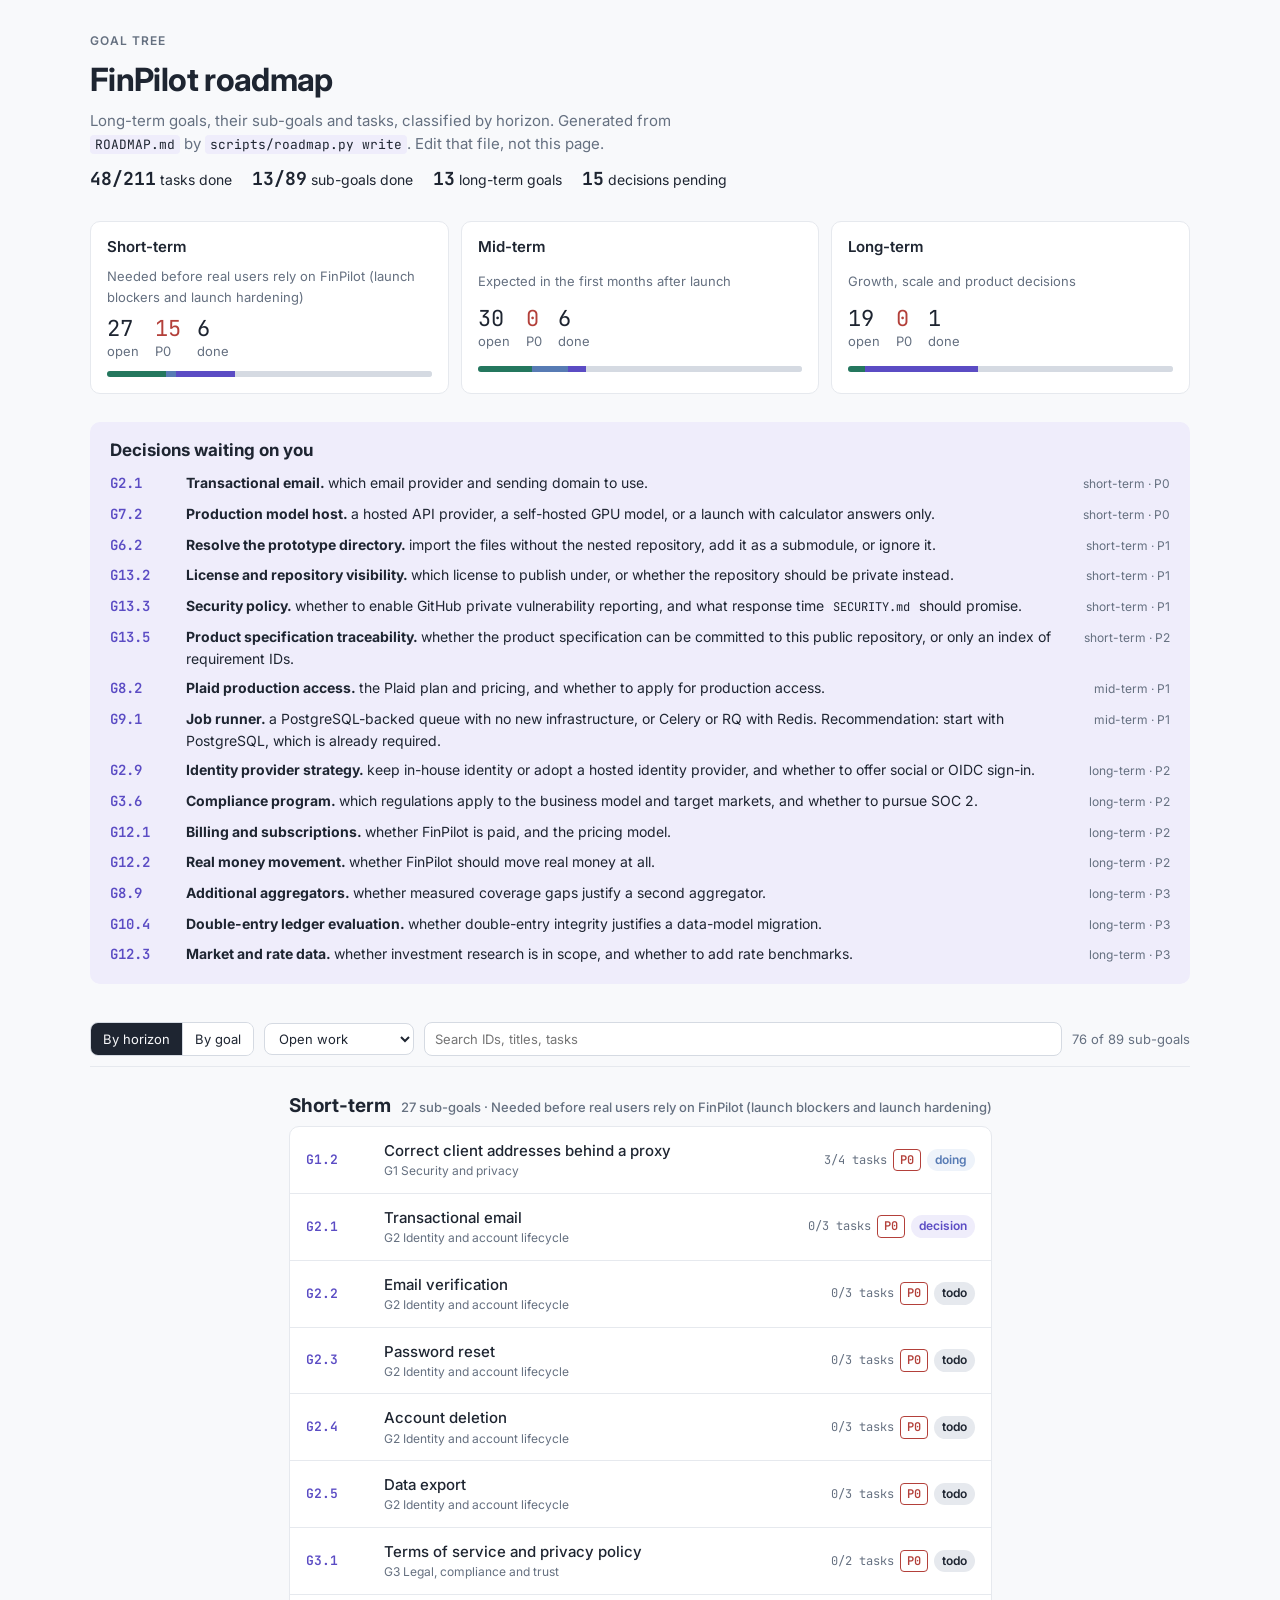
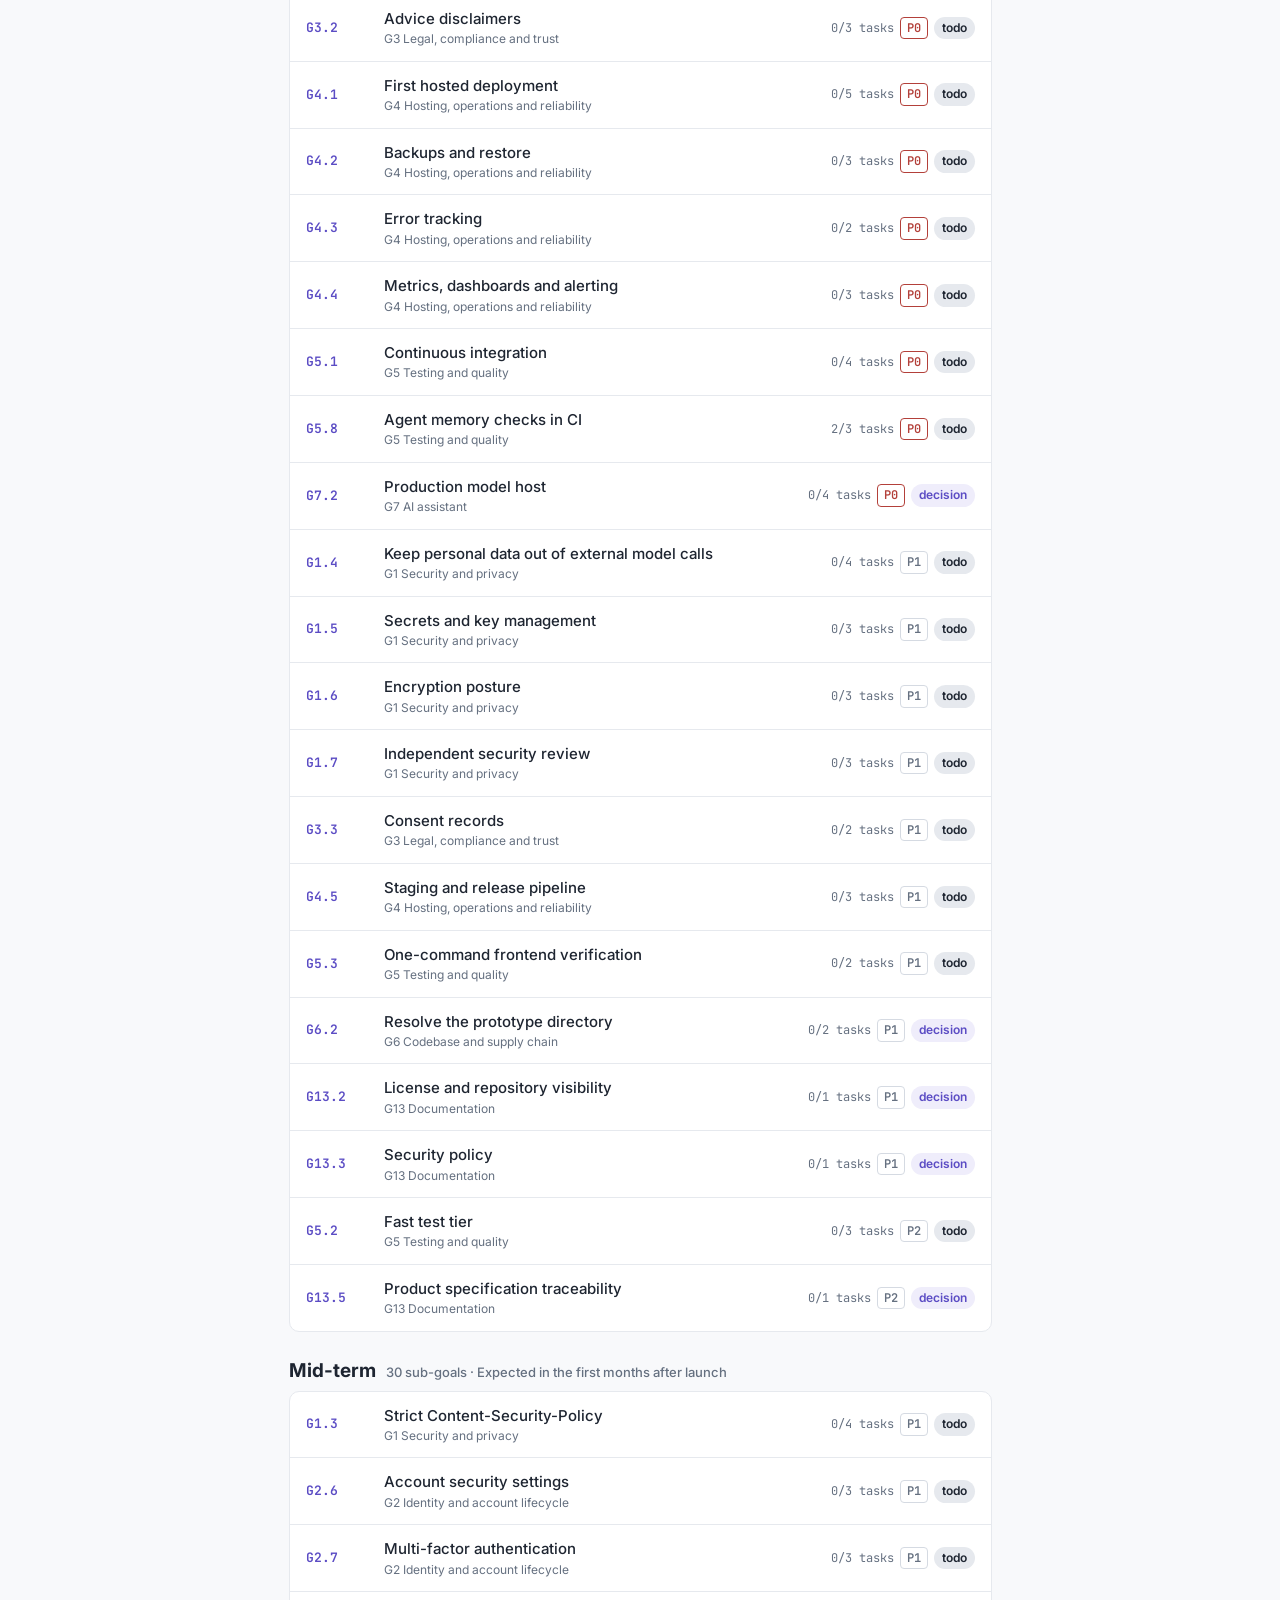
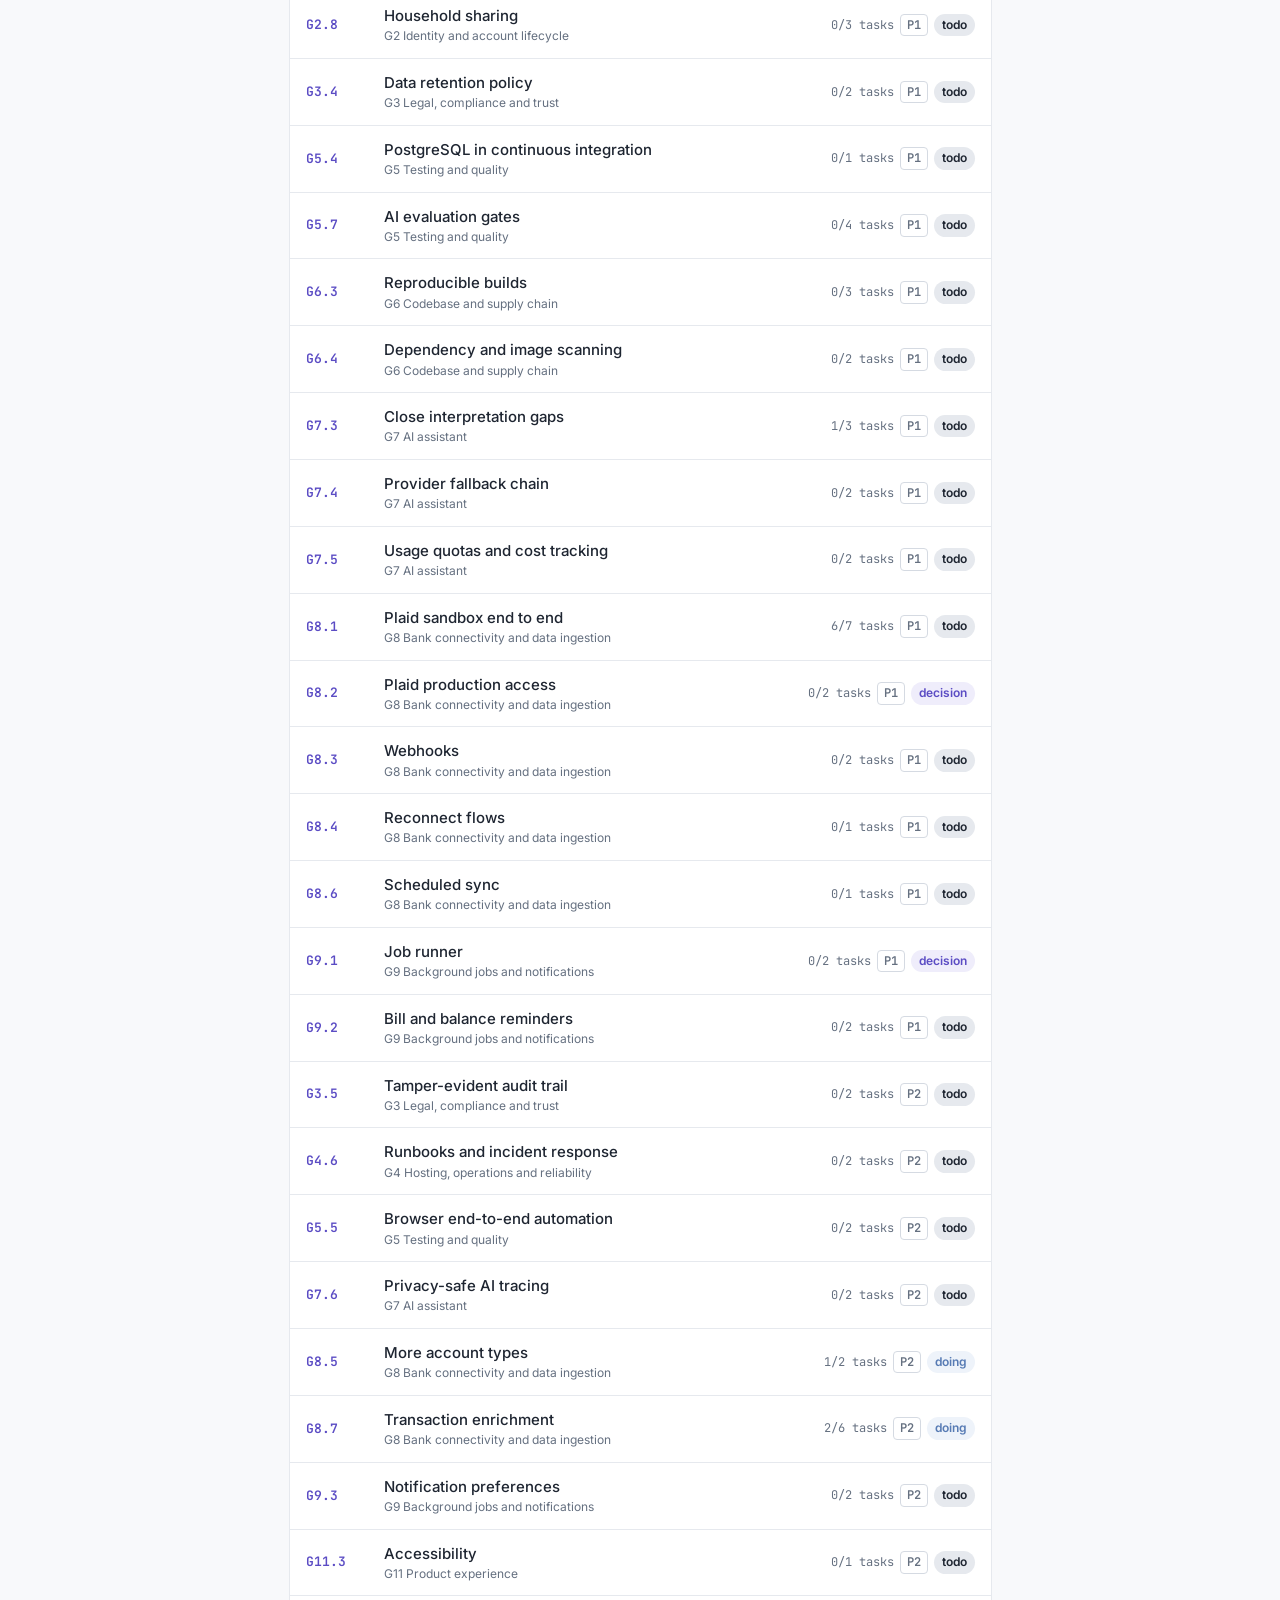
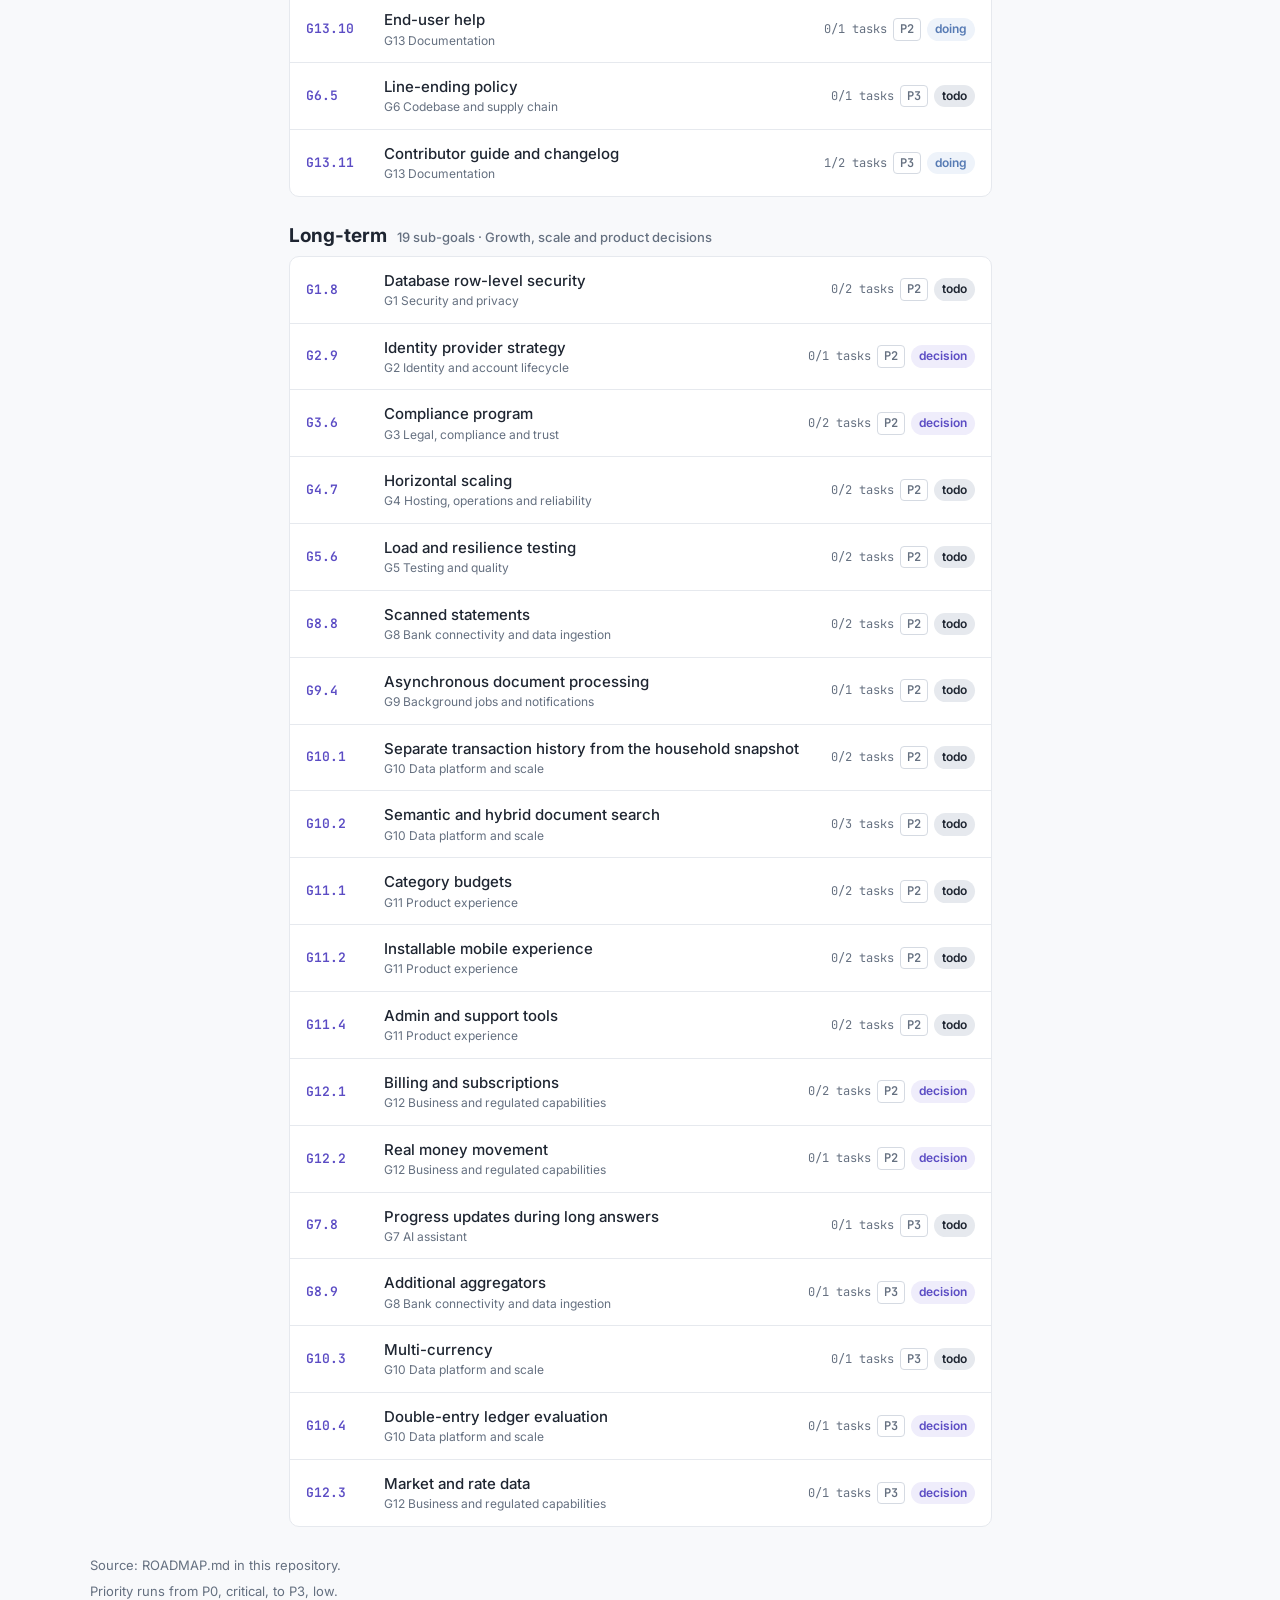
==== commit ea0fc3e3: "docs: record the push and unblock the CI workflow goal HANDOFF.md now names commit a01bfa3 as pushed" ====
--- a/docs/roadmap.html
+++ b/docs/roadmap.html
@@ -150,7 +150,7 @@
 </div>
 
 <script>
-const DATA = [{"id": "G1", "title": "Security and privacy", "subgoals": [{"id": "G1.1", "title": "Privacy-safe request logging", "horizon": "short-term", "priority": "P0", "status": "done", "needs": [], "body": ["Why: under default uvicorn logging, the privacy-filtered `finpilot.requests` line in `finpilot/api/app.py` is never emitted, while the uvicorn access log prints full query strings such as `GET /api/transactions?q=therapy-copay&category=medical` and amounts such as `/api/debt/what-if?amount=`. Reverse proxies often log query strings too.", "Evidence: verified 2026-09-13 by running the app locally with uvicorn 0.52.4 defaults. This contradicts the logging statement in `ARCHITECTURE.md`. Fixed 2026-09-14: `tests/test_request_logging.py` starts the container command and plain Uvicorn as real processes and finds one request line without query strings, bodies or amounts.", "Done when: a production-configured deployment writes one privacy-safe line per request, and no query string, body or amount appears in application, server or proxy logs."], "tasks": [{"id": "G1.1.1", "title": "Configure the `finpilot` logger at startup so the request line is emitted under uvicorn. (done 2026-09-14: configure_request_logging in finpilot/api/request_logging.py; tests/test_request_logging.py finds the line under the container command and plain Uvicorn)", "done": true}, {"id": "G1.1.2", "title": "Keep query strings out of server logs: run uvicorn with `--no-access-log` in the `Dockerfile`, or install an access-log filter that drops query strings. (done 2026-09-14: the Dockerfile adds --no-access-log, and DropQueryStrings strips query strings when the access log is on; both checked by tests/test_request_logging.py)", "done": true}, {"id": "G1.1.3", "title": "Move amount-bearing reads (`/api/debt/what-if`, `/api/tax/net-benefit`, mortgage scenarios) to request bodies, or document a proxy log format without query strings. (done 2026-09-14: POST JSON bodies replace GET query strings for the six calculator reads and for transaction and document search; DEPLOYMENT.md Request logs shows an nginx format without query strings; a schema test allowlists query parameters)", "done": true}, {"id": "G1.1.4", "title": "Add a regression test that captures logs for a request with a sensitive query string and asserts nothing sensitive is written. (done 2026-09-14: tests/test_request_logging.py has 5 tests; two start real Uvicorn processes and send a search term and an amount)", "done": true}, {"id": "G1.1.5", "title": "Update the logging statement in `ARCHITECTURE.md` once behaviour matches. (done 2026-09-14: the ARCHITECTURE.md operations paragraph describes the request line, request bodies and both server commands)", "done": true}]}, {"id": "G1.2", "title": "Correct client addresses behind a proxy", "horizon": "short-term", "priority": "P0", "status": "doing", "needs": [], "body": ["Why: uvicorn trusts `X-Forwarded-For` only from `127.0.0.1` unless `FORWARDED_ALLOW_IPS` is set, and neither the `Dockerfile` nor `compose.yaml` sets it. Behind a proxy every user shares one address, so the IP-keyed sign-up limit (8 per 5 minutes) and sign-in limit (30 per 5 minutes) apply to all users together.", "Evidence: reproduced on 2026-09-20 with an nginx container in front of the app (`scripts/verify_proxy_client_addresses.py`, `validation/proxy-client-addresses.json`): with the proxy untrusted, 9 users from 9 addresses shared one throttle key and the ninth sign-up got 429; with it trusted, all 9 succeeded while 9 sign-ups from one address were still throttled at the ninth. A container's address depends on the runtime, so Docker Desktop for Windows arrived from `127.0.0.1`, which the uvicorn default already trusts, while a Linux bridge network would not.", "Done when: behind the production ingress, throttles key on the real client address, and forwarding headers from untrusted peers are ignored."], "tasks": [{"id": "G1.2.1", "title": "Reproduce the shared-address lockout behind a local reverse proxy container. (done 2026-09-20: `scripts/verify_proxy_client_addresses.py` with an `nginx:alpine` container; evidence in `validation/proxy-client-addresses.json`)", "done": true}, {"id": "G1.2.2", "title": "Set `FORWARDED_ALLOW_IPS` to the ingress address in the `Dockerfile`, `compose.yaml` and `DEPLOYMENT.md`. (done 2026-09-20: documented default in the `Dockerfile`, pass-through in `compose.yaml`, `.env.example` and `docs/configuration.md`, plus a \"Reverse proxy and client addresses\" section in `DEPLOYMENT.md`; the app also warns in production while only loopback is trusted)", "done": true}, {"id": "G1.2.3", "title": "Add a test that throttle keys use the forwarded address only for trusted peers. (done 2026-09-20: `tests/test_proxy_client_addresses.py` starts real Uvicorn processes; a spoofed address from an untrusted peer buys no extra sign-ups)", "done": true}, {"id": "G1.2.4", "title": "Confirm on the hosted ingress that throttles key on the real client address, after `G4.1`.", "done": false}]}, {"id": "G1.3", "title": "Strict Content-Security-Policy", "horizon": "mid-term", "priority": "P1", "status": "todo", "needs": [], "body": ["Why: the current policy only sets `frame-ancestors`, `base-uri` and `object-src`, so it does not restrict scripts.", "Evidence: checked `finpilot/api/app.py` and `finpilot/web/` on 2026-09-13. The frontend has no inline scripts or inline event handlers. External origins are the Plaid CDN and Google Fonts, and `core.js` and `pages.js` contain inline `style=` attributes.", "Done when: a strict policy is enforced in production with no violations across the main journeys."], "tasks": [{"id": "G1.3.1", "title": "Add `default-src 'self'` with explicit script, style, font, connect and frame sources for Plaid and Google Fonts.", "done": false}, {"id": "G1.3.2", "title": "Replace inline `style=` attributes with CSS classes.", "done": false}, {"id": "G1.3.3", "title": "Ship as `Content-Security-Policy-Report-Only` first, then enforce.", "done": false}, {"id": "G1.3.4", "title": "Consider self-hosting fonts so no third party receives user IP addresses.", "done": false}]}, {"id": "G1.4", "title": "Keep personal data out of external model calls", "horizon": "short-term", "priority": "P1", "status": "todo", "needs": ["G7.2"], "body": ["Adapted from: \"zero-knowledge architecture and PII redaction\". Full zero-knowledge is not possible because the server must read financial data to calculate. The adapted goal is data minimization for anything sent to a model provider or tracing service.", "Why: if the production model is a third-party API, prompts can carry names, institutions, account nicknames, amounts and document text.", "Evidence: `finpilot/ai/input_safety.py` rejects credential-like input (passwords, API keys, tokens, private keys) before prompts and storage. Nothing masks account numbers, card numbers or SSNs. LangSmith tracing is opt-in through `LANGCHAIN_TRACING_V2` in `finpilot/ai/graph.py` and would send traces to a third party. Checked 2026-09-13.", "Done when: prompts and traces sent outside the deployment contain only the fields they need, identifiers are masked, and each provider's data terms are documented."], "tasks": [{"id": "G1.4.1", "title": "Inventory every prompt builder (planner context, explanations, knowledge extraction) and the personal fields each sends.", "done": false}, {"id": "G1.4.2", "title": "Mask account, routing and card numbers and SSN patterns before external calls, with tests.", "done": false}, {"id": "G1.4.3", "title": "Prefer providers with zero-retention or no-training terms and record them in `DEPLOYMENT.md`.", "done": false}, {"id": "G1.4.4", "title": "Block LangSmith tracing in production unless redaction is in place.", "done": false}]}, {"id": "G1.5", "title": "Secrets and key management", "horizon": "short-term", "priority": "P1", "status": "todo", "needs": [], "body": ["Why: secrets come from environment variables, and rotating `FINPILOT_TOKEN_KEY` needs a controlled decrypt and re-encrypt migration that does not exist.", "Evidence: `DEPLOYMENT.md` \"Optional Plaid bank linking\".", "Done when: production secrets live in a managed secret store with access auditing, and a tested key-rotation command exists."], "tasks": [{"id": "G1.5.1", "title": "Choose the secret store for the hosting platform and document how secrets are injected.", "done": false}, {"id": "G1.5.2", "title": "Build and test a key-rotation command that re-encrypts stored Plaid and MCP credentials.", "done": false}, {"id": "G1.5.3", "title": "Add secret scanning to continuous integration.", "done": false}]}, {"id": "G1.6", "title": "Encryption posture", "horizon": "short-term", "priority": "P1", "status": "todo", "needs": [], "body": ["Adapted from: \"AES-256 at rest and TLS 1.3 in transit\". FinPilot encrypts stored provider credentials with Fernet (AES-128-CBC with HMAC-SHA256), which is sound. Database, backup and transport encryption depend on hosting choices not yet made.", "Why: encryption at rest and in transit has not been configured or verified for a hosted environment.", "Evidence: Fernet usage in `finpilot/integrations/plaid.py` and `finpilot/integrations/mcp_client.py`.", "Done when: managed PostgreSQL and backups are encrypted at rest, ingress allows only TLS 1.2 or newer with 1.3 preferred, and the posture is documented."], "tasks": [{"id": "G1.6.1", "title": "Confirm encryption at rest for the chosen managed PostgreSQL and its backups.", "done": false}, {"id": "G1.6.2", "title": "Configure the ingress TLS policy and verify it with an external TLS scanner.", "done": false}, {"id": "G1.6.3", "title": "Move stored credentials to AES-256-GCM only if a chosen compliance framework requires it.", "done": false}]}, {"id": "G1.7", "title": "Independent security review", "horizon": "short-term", "priority": "P1", "status": "todo", "needs": ["G4.1"], "body": ["Why: FinPilot will hold bank tokens and financial history, and no external review has taken place.", "Done when: a penetration test of the hosted staging environment is complete and every high-severity finding is fixed."], "tasks": [{"id": "G1.7.1", "title": "Run an automated web scan (for example OWASP ZAP) against staging.", "done": false}, {"id": "G1.7.2", "title": "Commission a third-party penetration test before real users.", "done": false}, {"id": "G1.7.3", "title": "Track findings as roadmap tasks.", "done": false}]}, {"id": "G1.8", "title": "Database row-level security", "horizon": "long-term", "priority": "P2", "status": "todo", "needs": [], "body": ["Adapted from: \"row-level security in PostgreSQL\". Tenant isolation already exists in application code, so this is defense in depth rather than a migration.", "Why: a future query that forgets its household filter would currently rely on tests alone to be caught.", "Evidence: the household is derived from the session on every route, and cross-tenant denial tests pass (`END_TO_END_VALIDATION.md`).", "Done when: PostgreSQL policies block cross-household reads even when an application query omits its filter."], "tasks": [{"id": "G1.8.1", "title": "Design a per-transaction household setting compatible with the session-per-operation runtime.", "done": false}, {"id": "G1.8.2", "title": "Add policies through an Alembic migration and prove them with a test that omits a filter.", "done": false}]}]}, {"id": "G2", "title": "Identity and account lifecycle", "subgoals": [{"id": "G2.1", "title": "Transactional email", "horizon": "short-term", "priority": "P0", "status": "decision", "needs": [], "body": ["Why: the application cannot send email, and verification, password reset, invitations and reminders all depend on it.", "Decision needed: which email provider and sending domain to use.", "Done when: templated email is sent through the chosen provider with bounce handling, and tests use a fake transport."], "tasks": [{"id": "G2.1.1", "title": "Choose the provider and sending domain with the user; configure SPF, DKIM and DMARC.", "done": false}, {"id": "G2.1.2", "title": "Add an email service interface with a test double and a provider adapter.", "done": false}, {"id": "G2.1.3", "title": "Log delivery results without message bodies.", "done": false}]}, {"id": "G2.2", "title": "Email verification", "horizon": "short-term", "priority": "P0", "status": "todo", "needs": ["G2.1"], "body": ["Why: anyone can register with an email address they do not own, which blocks the real owner from registering.", "Evidence: `finpilot/services/auth.py` stores unique, unverified email addresses (checked 2026-09-13).", "Done when: new accounts verify their email before bank linking or sharing, and an unverified registration cannot block the real owner."], "tasks": [{"id": "G2.2.1", "title": "Add hashed, expiring, single-use verification tokens and a verification route.", "done": false}, {"id": "G2.2.2", "title": "Let a verified owner reclaim an address held by an unverified account.", "done": false}, {"id": "G2.2.3", "title": "Stop sign-up responses from revealing whether an email is already registered.", "done": false}]}, {"id": "G2.3", "title": "Password reset", "horizon": "short-term", "priority": "P0", "status": "todo", "needs": ["G2.1"], "body": ["Why: a forgotten password currently loses the workspace for good.", "Done when: a user can reset a password by email, every existing session is revoked, and the flow is rate limited."], "tasks": [{"id": "G2.3.1", "title": "Add hashed, expiring, single-use reset tokens with request and confirm routes.", "done": false}, {"id": "G2.3.2", "title": "Revoke all sessions on reset and notify the user by email.", "done": false}, {"id": "G2.3.3", "title": "Add the UI and frontend suite coverage.", "done": false}]}, {"id": "G2.4", "title": "Account deletion", "horizon": "short-term", "priority": "P0", "status": "todo", "needs": [], "body": ["Why: no route deletes a user or a workspace. Users expect it, and many privacy laws require it.", "Evidence: route list checked 2026-09-13. Foreign keys already cascade from `users.id`.", "Done when: after re-authentication a user can delete their account and workspace, linked bank and MCP tokens are revoked, and retained records follow the retention policy in G3.4."], "tasks": [{"id": "G2.4.1", "title": "Define what is deleted immediately and what must be retained.", "done": false}, {"id": "G2.4.2", "title": "Implement deletion with provider token revocation.", "done": false}, {"id": "G2.4.3", "title": "Add tests proving no household data remains readable afterwards.", "done": false}]}, {"id": "G2.5", "title": "Data export", "horizon": "short-term", "priority": "P0", "status": "todo", "needs": [], "body": ["Why: users cannot download their data. The MCP read bridge offers read access, not an export.", "Done when: a user can download accounts, transactions, bills, goals, rules, conversations and documents in open formats."], "tasks": [{"id": "G2.5.1", "title": "Define the export format, such as a JSON bundle plus CSV transactions.", "done": false}, {"id": "G2.5.2", "title": "Implement an authenticated, rate-limited export route.", "done": false}, {"id": "G2.5.3", "title": "Record each export in the audit trail.", "done": false}]}, {"id": "G2.6", "title": "Account security settings", "horizon": "mid-term", "priority": "P1", "status": "todo", "needs": [], "body": ["Why: users cannot change their password or email or sign out of other sessions, and sessions last a fixed 12 hours.", "Evidence: `SESSION_SECONDS` and the routes in `finpilot/api/auth_routes.py` (checked 2026-09-13).", "Done when: settings let users change password and email, see active sessions and revoke them."], "tasks": [{"id": "G2.6.1", "title": "Change password with a current-password check and revocation of other sessions.", "done": false}, {"id": "G2.6.2", "title": "Change email with verification of the new address.", "done": false}, {"id": "G2.6.3", "title": "List and revoke active sessions, and add an idle timeout.", "done": false}]}, {"id": "G2.7", "title": "Multi-factor authentication", "horizon": "mid-term", "priority": "P1", "status": "todo", "needs": [], "body": ["Why: accounts protected only by a password are a common takeover target, and FinPilot can hold bank connections.", "Done when: users can enable TOTP with recovery codes, and sensitive actions require a second factor."], "tasks": [{"id": "G2.7.1", "title": "TOTP enrollment, verification and recovery codes.", "done": false}, {"id": "G2.7.2", "title": "Step-up verification for bank linking, export and deletion.", "done": false}, {"id": "G2.7.3", "title": "Evaluate passkeys as a later option.", "done": false}]}, {"id": "G2.8", "title": "Household sharing", "horizon": "mid-term", "priority": "P1", "status": "todo", "needs": [], "body": ["Why: there is no way to invite a partner or advisor.", "Evidence: `Role` and `ConsentGrant` exist in `finpilot/models.py`, but there is no invite route, and sign-in uses only the first membership (checked 2026-09-13).", "Done when: an owner can invite someone with a role, the invitee can accept, and every boundary enforces the grant."], "tasks": [{"id": "G2.8.1", "title": "Invitation tokens and acceptance flow.", "done": false}, {"id": "G2.8.2", "title": "Membership switching for users who belong to more than one household.", "done": false}, {"id": "G2.8.3", "title": "UI for roles and revocation, with tests for each role.", "done": false}]}, {"id": "G2.9", "title": "Identity provider strategy", "horizon": "long-term", "priority": "P2", "status": "decision", "needs": [], "body": ["Adapted from: \"Auth0, Clerk or Supabase Auth with OAuth2 or OIDC, JWT sessions and refresh-token rotation\". Keep opaque server-side sessions: their tokens are hashed at rest and revoke immediately, which client-held JWTs make harder.", "Why: building G2.2 to G2.7 in-house is real work, and a hosted provider could supply them.", "Decision needed: keep in-house identity or adopt a hosted identity provider, and whether to offer social or OIDC sign-in.", "Done when: the decision is recorded in `HANDOFF.md` section 7 and the G2 tasks reflect it."], "tasks": [{"id": "G2.9.1", "title": "Compare in-house and hosted identity on cost, MFA, recovery, compliance and lock-in.", "done": false}]}]}, {"id": "G3", "title": "Legal, compliance and trust", "subgoals": [{"id": "G3.1", "title": "Terms of service and privacy policy", "horizon": "short-term", "priority": "P0", "status": "todo", "needs": [], "body": ["Why: the interface has no terms of service or privacy policy.", "Evidence: searched `finpilot/web/` on 2026-09-13.", "Done when: counsel-reviewed documents are linked from sign-up, settings and the page footer, and acceptance is recorded (G3.3)."], "tasks": [{"id": "G3.1.1", "title": "Draft both documents with legal counsel, covering bank data, AI processing and model providers.", "done": false}, {"id": "G3.1.2", "title": "Publish them and link them from sign-up, settings and the footer.", "done": false}]}, {"id": "G3.2", "title": "Advice disclaimers", "horizon": "short-term", "priority": "P0", "status": "todo", "needs": [], "body": ["From: \"FINRA and SEC compliance disclaimers\" and \"regulatory disclaimers\".", "Why: nothing in the UI or in AI answers says FinPilot provides information rather than financial, investment, tax or legal advice.", "Evidence: searched `finpilot/web/` on 2026-09-13. A `.copilot-disclaimer` CSS class exists but is unused.", "Done when: a counsel-approved disclosure appears persistently in the assistant and calculator results."], "tasks": [{"id": "G3.2.1", "title": "Get the disclosure wording approved by counsel.", "done": false}, {"id": "G3.2.2", "title": "Show it in the assistant workspace, the drawer and calculator results.", "done": false}, {"id": "G3.2.3", "title": "Assert in the frontend suites that it renders.", "done": false}]}, {"id": "G3.3", "title": "Consent records", "horizon": "short-term", "priority": "P1", "status": "todo", "needs": [], "body": ["Why: users must accept the terms, and bank linking needs explicit consent to data access.", "Done when: acceptance of each terms version and each bank-linking consent is stored with a timestamp and version."], "tasks": [{"id": "G3.3.1", "title": "Store terms acceptance per version and ask again when the terms change.", "done": false}, {"id": "G3.3.2", "title": "Record bank-linking consent before Plaid Link starts.", "done": false}]}, {"id": "G3.4", "title": "Data retention policy", "horizon": "mid-term", "priority": "P1", "status": "todo", "needs": [], "body": ["Why: no retention periods exist for audit records, conversations, documents, sessions or backups.", "Done when: retention periods are documented and enforced by scheduled cleanup, including backup expiry."], "tasks": [{"id": "G3.4.1", "title": "Define retention periods with counsel.", "done": false}, {"id": "G3.4.2", "title": "Implement scheduled cleanup once a job runner exists (G9.1).", "done": false}]}, {"id": "G3.5", "title": "Tamper-evident audit trail", "horizon": "mid-term", "priority": "P2", "status": "todo", "needs": [], "body": ["From: \"immutable audit logging for user interactions, recommendations and external API requests\".", "Why: the audit trail does not cover sign-ins, exports, deletions or provider calls, and the database does not prevent audit rows from being changed.", "Evidence: `AuditRow` records financial state changes and is only inserted by `finpilot/runtime.py`. Confirmed AI actions also produce receipts (`action_receipts`). Checked 2026-09-13.", "Done when: security-relevant events are recorded, and audit rows are append-only at the database level."], "tasks": [{"id": "G3.5.1", "title": "Add events for sign-in, password and MFA changes, exports, deletions and provider calls.", "done": false}, {"id": "G3.5.2", "title": "Enforce append-only audit writes with database grants or a hash chain, and test it.", "done": false}]}, {"id": "G3.6", "title": "Compliance program", "horizon": "long-term", "priority": "P2", "status": "decision", "needs": [], "body": ["From: \"SOC 2, GLBA and GDPR\".", "Why: the obligations that apply to FinPilot have not been assessed.", "Decision needed: which regulations apply to the business model and target markets, and whether to pursue SOC 2.", "Done when: applicable obligations are documented with owners, and a SOC 2 readiness plan exists if chosen."], "tasks": [{"id": "G3.6.1", "title": "Get a counsel assessment of applicable regulations.", "done": false}, {"id": "G3.6.2", "title": "Complete the security reviews that providers such as Plaid require for production access.", "done": false}]}]}, {"id": "G4", "title": "Hosting, operations and reliability", "subgoals": [{"id": "G4.1", "title": "First hosted deployment", "horizon": "short-term", "priority": "P0", "status": "todo", "needs": [], "body": ["Why: the Docker image has never been built, and live PostgreSQL and TLS have never been exercised.", "Evidence: `DEPLOYMENT.md` \"Validation supplied\".", "Done when: a staging environment serves FinPilot over HTTPS from the Docker image against managed PostgreSQL, with migrations run as a release job."], "tasks": [{"id": "G4.1.1", "title": "Choose the hosting platform and managed PostgreSQL provider with the user.", "done": false}, {"id": "G4.1.2", "title": "Build the image and run `compose.yaml` end to end locally.", "done": false}, {"id": "G4.1.3", "title": "Deploy staging with TLS, the migration job and health checks.", "done": false}, {"id": "G4.1.4", "title": "Run `scripts/verify_postgres.py` and the frontend suites against staging.", "done": false}, {"id": "G4.1.5", "title": "Confirm the ingress and platform request logs omit query strings and request bodies, following `DEPLOYMENT.md` \"Request logs\".", "done": false}]}, {"id": "G4.2", "title": "Backups and restore", "horizon": "short-term", "priority": "P0", "status": "todo", "needs": ["G4.1"], "body": ["Why: backups and restores have never been rehearsed, and backups contain private documents and conversations.", "Done when: automated encrypted backups run daily, a restore into a fresh database has been rehearsed and timed, and recovery targets are written down."], "tasks": [{"id": "G4.2.1", "title": "Enable automated backups with point-in-time recovery.", "done": false}, {"id": "G4.2.2", "title": "Rehearse a restore, time it and record the result in `DEPLOYMENT.md`.", "done": false}, {"id": "G4.2.3", "title": "Store `FINPILOT_TOKEN_KEY` safely and separately from database backups.", "done": false}]}, {"id": "G4.3", "title": "Error tracking", "horizon": "short-term", "priority": "P0", "status": "todo", "needs": [], "body": ["Why: unhandled server and browser errors are not captured anywhere.", "Done when: server and browser errors reach an error tracker with request IDs and without personal data."], "tasks": [{"id": "G4.3.1", "title": "Add an error tracker with data scrubbing.", "done": false}, {"id": "G4.3.2", "title": "Capture frontend errors with release tags.", "done": false}]}, {"id": "G4.4", "title": "Metrics, dashboards and alerting", "horizon": "short-term", "priority": "P0", "status": "todo", "needs": ["G4.1"], "body": ["Why: no metrics or alerts exist, and only the uvicorn access log is emitted.", "Done when: dashboards show request rate, latency, errors, database health and model availability, and alerts reach a person during outages."], "tasks": [{"id": "G4.4.1", "title": "Expose application metrics, for example with Prometheus or OpenTelemetry.", "done": false}, {"id": "G4.4.2", "title": "Add uptime checks on `/api/health` with alert routing.", "done": false}, {"id": "G4.4.3", "title": "Add model availability and fallback-rate metrics.", "done": false}]}, {"id": "G4.5", "title": "Staging and release pipeline", "horizon": "short-term", "priority": "P1", "status": "todo", "needs": ["G4.1", "G5.1"], "body": ["From: \"automated CI/CD\".", "Why: releases are manual and nothing gates a change before production.", "Done when: merges to `main` build an image, migrate and smoke-test staging, and promote to production with a rollback path."], "tasks": [{"id": "G4.5.1", "title": "Build and publish images from continuous integration with immutable tags.", "done": false}, {"id": "G4.5.2", "title": "Automate the staging deploy and smoke tests.", "done": false}, {"id": "G4.5.3", "title": "Document promotion and rollback, including forward-fix migrations.", "done": false}]}, {"id": "G4.6", "title": "Runbooks and incident response", "horizon": "mid-term", "priority": "P2", "status": "todo", "needs": [], "body": ["Why: operators have no written procedure for outages, provider failures or leaked credentials.", "Done when: runbooks exist for the most likely failures, and an incident process is written down."], "tasks": [{"id": "G4.6.1", "title": "Write runbooks for database outage, model outage, Plaid outage, leaked secret and bad migration.", "done": false}, {"id": "G4.6.2", "title": "Define severity levels, user communication and post-incident reviews.", "done": false}]}, {"id": "G4.7", "title": "Horizontal scaling", "horizon": "long-term", "priority": "P2", "status": "todo", "needs": [], "body": ["Why: the image runs one uvicorn process, and the dashboard cache, model health cache and AI admission slots all live inside each process.", "Evidence: `Dockerfile` CMD and `ARCHITECTURE.md` \"Operations and current boundaries\".", "Done when: several application instances run behind the ingress with shared AI admission control and consistent behaviour under load."], "tasks": [{"id": "G4.7.1", "title": "Run multiple workers or containers and load test them (G5.6).", "done": false}, {"id": "G4.7.2", "title": "Move AI admission control into a shared gateway or queue in front of the model.", "done": false}]}]}, {"id": "G5", "title": "Testing and quality", "subgoals": [{"id": "G5.1", "title": "Continuous integration", "horizon": "short-term", "priority": "P0", "status": "todo", "needs": [], "body": ["Why: nothing runs the tests automatically.", "Evidence: no `.github/workflows/` directory exists. The full Python suite took 79 seconds on 2026-09-14, so CI does not need a fast tier first.", "Done when: every pull request runs the fast tier, the frontend suites and both document validators, and merging is blocked on failure."], "tasks": [{"id": "G5.1.1", "title": "Add a GitHub Actions workflow for Python 3.12 and Node 24.", "done": false}, {"id": "G5.1.2", "title": "Run `scripts/check_handoff.py` and `scripts/roadmap.py check` in that workflow.", "done": false}, {"id": "G5.1.3", "title": "Run the full suite nightly and before releases.", "done": false}, {"id": "G5.1.4", "title": "Protect `main` with required checks.", "done": false}]}, {"id": "G5.2", "title": "Fast test tier", "horizon": "short-term", "priority": "P2", "status": "todo", "needs": [], "body": ["Why: the full suite took 18.5 minutes on 2026-09-13 but 79 seconds on 2026-09-14, so separating slow, environment-dependent tests is useful but no longer urgent.", "Evidence: no pytest markers or pytest configuration exist apart from `parametrize` (checked 2026-09-13).", "Done when: a marked subset runs in under five minutes, and slow AI, migration and performance tests are marked."], "tasks": [{"id": "G5.2.1", "title": "Register markers such as `slow`, `ai` and `postgres`, and mark the slow tests.", "done": false}, {"id": "G5.2.2", "title": "Document the fast command in `AGENTS.md`.", "done": false}, {"id": "G5.2.3", "title": "Measure and record both tier durations.", "done": false}]}, {"id": "G5.3", "title": "One-command frontend verification", "horizon": "short-term", "priority": "P1", "status": "todo", "needs": [], "body": ["Why: the seven frontend suites need a manually started server on port 8100.", "Done when: one script starts the app on a free port with a temporary database, runs every `tests/*_frontend.mjs` and stops the server."], "tasks": [{"id": "G5.3.1", "title": "Write the runner with a temporary SQLite database.", "done": false}, {"id": "G5.3.2", "title": "Use it in continuous integration and document it in `AGENTS.md`.", "done": false}]}, {"id": "G5.4", "title": "PostgreSQL in continuous integration", "horizon": "mid-term", "priority": "P1", "status": "todo", "needs": ["G5.1"], "body": ["Why: PostgreSQL migration and concurrency checks have only run once, on one machine.", "Evidence: `validation/postgres-e2e.json`.", "Done when: continuous integration runs migrations and the concurrency checks against a PostgreSQL service container."], "tasks": [{"id": "G5.4.1", "title": "Add a PostgreSQL job that runs `scripts/verify_postgres.py` and the migration tests.", "done": false}]}, {"id": "G5.5", "title": "Browser end-to-end automation", "horizon": "mid-term", "priority": "P2", "status": "todo", "needs": [], "body": ["Why: browser journeys were checked by hand and recorded in `validation/browser-e2e.json`.", "Done when: automated browser tests cover sign-up, CSV import, a reviewed AI change and the compact phone layout."], "tasks": [{"id": "G5.5.1", "title": "Add browser tests for the main journeys at desktop and phone widths.", "done": false}, {"id": "G5.5.2", "title": "Add automated accessibility checks to those journeys.", "done": false}]}, {"id": "G5.6", "title": "Load and resilience testing", "horizon": "long-term", "priority": "P2", "status": "todo", "needs": ["G4.1"], "body": ["Why: hosted multi-user load and failure behaviour are unverified.", "Done when: load tests establish capacity and latency on staging, including database failover and model outage."], "tasks": [{"id": "G5.6.1", "title": "Write load scenarios for bootstrap, transaction history, chat and confirmation.", "done": false}, {"id": "G5.6.2", "title": "Run them on staging and record results under `validation/`.", "done": false}]}, {"id": "G5.7", "title": "AI evaluation gates", "horizon": "mid-term", "priority": "P1", "status": "todo", "needs": ["G7.2"], "body": ["From: \"automated evaluation sets that measure hallucination rates across prompt revisions\".", "Why: interpretation quality is measured only when someone runs the evaluation by hand.", "Evidence: `scripts/evaluate_workflows.py` and the 80-capability manifest already exist. The last run scored 115 of 140 exact interpretations on llama3.2 on CPU.", "Done when: the interpretation matrix and grounding checks run on a schedule against the production model and block releases on regression."], "tasks": [{"id": "G5.7.1", "title": "Run the matrix on a schedule against the chosen model.", "done": false}, {"id": "G5.7.2", "title": "Track exact interpretation, fallback, rejected-number and latency rates over time.", "done": false}, {"id": "G5.7.3", "title": "Block a release when a tracked rate regresses beyond an agreed threshold.", "done": false}, {"id": "G5.7.4", "title": "Regenerate validation reports from their JSON evidence with one command (`scripts/report_*`).", "done": false}]}, {"id": "G5.8", "title": "Agent memory checks in CI", "horizon": "short-term", "priority": "P0", "status": "blocked", "needs": [], "body": ["Why: the memory protocol is only enforced when someone runs the validators or tests locally.", "Evidence: a ready workflow exists at `docs/agent-memory-kit/templates/.github/workflows/agent-memory.yml`. `gh auth status` on 2026-09-13 showed token scopes `gist`, `read:org` and `repo`; GitHub rejects pushes that add workflow files without the `workflow` scope, so the file was not added to `.github/workflows/`. A push was not attempted.", "Blocked by: the owner's GitHub token needs the `workflow` scope, for example `gh auth refresh -h github.com -s workflow`.", "Done when: the workflow runs on every push and pull request to `main`, and its first run passes."], "tasks": [{"id": "G5.8.1", "title": "Write the workflow and a branch check (`check_handoff.py --base`) with a test. (done 2026-09-13: workflow template in docs/agent-memory-kit and tests/test_handoff.py)", "done": true}, {"id": "G5.8.2", "title": "After the scope is granted, copy the workflow into `.github/workflows/`, add it to the shared files in `tests/test_agent_memory_kit.py`, push, and confirm the first run passes.", "done": false}, {"id": "G5.8.3", "title": "Run the same checks locally before every push with `.githooks/pre-push`. (done 2026-09-14: hook enabled with core.hooksPath in this clone and run manually)", "done": true}]}]}, {"id": "G6", "title": "Codebase and supply chain", "subgoals": [{"id": "G6.1", "title": "Publish the current work", "horizon": "short-term", "priority": "P0", "status": "done", "needs": [], "body": ["Why: recent commits exist only on one machine.", "Evidence: the owner asked to commit and push on 2026-09-13; `git ls-remote origin refs/heads/main` returned `7389d2f`.", "Done when: `origin/main` contains the local commits."], "tasks": [{"id": "G6.1.1", "title": "Ask the user, then push. (done 2026-09-13: owner request; origin/main at 7389d2f)", "done": true}]}, {"id": "G6.2", "title": "Resolve the prototype directory", "horizon": "short-term", "priority": "P1", "status": "decision", "needs": [], "body": ["Why: `prototype/` contains its own `.git`, so adding it normally would create a broken gitlink.", "Decision needed: import the files without the nested repository, add it as a submodule, or ignore it.", "Done when: `git status` no longer lists `prototype/`."], "tasks": [{"id": "G6.2.1", "title": "Review `git -C prototype log --oneline`, decide with the user and apply the choice.", "done": false}, {"id": "G6.2.2", "title": "Keep the design research in `prototype/DESIGN_RESEARCH.md` in the repository whatever the prototype decision; it is untracked today.", "done": false}]}, {"id": "G6.3", "title": "Reproducible builds", "horizon": "mid-term", "priority": "P1", "status": "todo", "needs": [], "body": ["Why: `requirements.txt` uses version ranges without a lock file, and `pytest` ships in the runtime image.", "Evidence: `requirements.txt` and `Dockerfile` (checked 2026-09-13).", "Done when: the image installs from a hashed lock file, development tools are separate, and the base image is pinned."], "tasks": [{"id": "G6.3.1", "title": "Split runtime and development requirements.", "done": false}, {"id": "G6.3.2", "title": "Generate a hashed lock file and install from it in the `Dockerfile`.", "done": false}, {"id": "G6.3.3", "title": "Pin the Python base image by digest.", "done": false}]}, {"id": "G6.4", "title": "Dependency and image scanning", "horizon": "mid-term", "priority": "P1", "status": "todo", "needs": ["G5.1"], "body": ["Why: nobody is told when a dependency or the base image has a known vulnerability.", "Done when: continuous integration reports vulnerable packages and image CVEs, and dependency updates arrive as pull requests."], "tasks": [{"id": "G6.4.1", "title": "Add a Python dependency audit and a container image scanner to continuous integration.", "done": false}, {"id": "G6.4.2", "title": "Enable automated dependency update pull requests.", "done": false}]}, {"id": "G6.5", "title": "Line-ending policy", "horizon": "mid-term", "priority": "P3", "status": "todo", "needs": [], "body": ["Why: Git warns about LF and CRLF conversions on several files.", "Done when: `.gitattributes` defines line endings without a whole-repository reformat."], "tasks": [{"id": "G6.5.1", "title": "Add `.gitattributes` and renormalize files only when they are next edited.", "done": false}]}]}, {"id": "G7", "title": "AI assistant", "subgoals": [{"id": "G7.1", "title": "Grounded calculation architecture", "horizon": "short-term", "priority": "P0", "status": "done", "needs": [], "body": ["From: \"deterministic financial engine versus generative guardrails\", \"code execution and rule engine\" and \"output validation and guardrails\".", "Why: language models make arithmetic and precision mistakes, so numbers must come from code.", "Evidence: present in commit `76f95b1`; see `ARCHITECTURE.md` \"AI latency and financial correctness\" and \"Reviewed AI workflows\".", "Done when: numbers come from deterministic engines, the model only plans and explains, model output is validated, and failures fall back to calculator wording."], "tasks": [{"id": "G7.1.1", "title": "Deterministic engines compute every financial number in `finpilot/engine/`. (done 2026-09-13: verified present in 76f95b1)", "done": true}, {"id": "G7.1.2", "title": "Typed planner schemas constrain model plans, followed by full server validation. (done 2026-09-13: END_TO_END_VALIDATION.md)", "done": true}, {"id": "G7.1.3", "title": "Model wording is checked against engine results, with calculator-wording fallback. (done 2026-09-13: finpilot/ai/guardrails.py and ARCHITECTURE.md)", "done": true}, {"id": "G7.1.4", "title": "Every AI-initiated write needs a preview and explicit confirmation. (done 2026-09-13: 80-capability manifest in tests/chat_capability_manifest.py)", "done": true}, {"id": "G7.1.5", "title": "Instructions injected through documents or MCP content are ignored, and credentials are rejected. (done 2026-09-13: finpilot/ai/input_safety.py and injection tests)", "done": true}]}, {"id": "G7.2", "title": "Production model host", "horizon": "short-term", "priority": "P0", "status": "decision", "needs": [], "body": ["Why: all AI evidence comes from llama3.2 3.2B on CPU, where 25 of 140 interpretation cases timed out at the 12-second budget.", "Evidence: `END_TO_END_VALIDATION.md`. `finpilot/ai/llm.py` accepts any OpenAI-compatible endpoint.", "Decision needed: a hosted API provider, a self-hosted GPU model, or a launch with calculator answers only.", "Done when: the chosen model meets the latency budget on the full matrix, and its cost and data terms are documented."], "tasks": [{"id": "G7.2.1", "title": "Shortlist two or three hosts and run `scripts/evaluate_workflows.py` against each.", "done": false}, {"id": "G7.2.2", "title": "Record latency, accuracy, cost per request and data-retention terms for each.", "done": false}, {"id": "G7.2.3", "title": "Decide with the user and document the `FINPILOT_LLM_*` settings in `DEPLOYMENT.md`.", "done": false}, {"id": "G7.2.4", "title": "Include figure-token wording acceptance from `scripts/measure_figure_tokens.py` in the host comparison.", "done": false}]}, {"id": "G7.3", "title": "Close interpretation gaps", "horizon": "mid-term", "priority": "P1", "status": "todo", "needs": ["G7.2"], "body": ["Why: 25 of 140 cases time out, and `get_mortgage_scenarios`, `compare_card_vs_bank_for_bill` and `update_goal` never had an accepted interpretation.", "Evidence: `END_TO_END_VALIDATION.md` \"Remaining interpretation limits\".", "Done when: every capability has an accepted interpretation on the production model, and paraphrase coverage meets an agreed target."], "tasks": [{"id": "G7.3.1", "title": "Profile planner prompt size for the failing capabilities.", "done": false}, {"id": "G7.3.2", "title": "Shrink their schemas or context and re-run the matrix.", "done": false}, {"id": "G7.3.3", "title": "Check how out-of-scope requests are answered and add tests for them. (done 2026-09-15: the topic gate in `finpilot/ai/guardrails.py` gives unrelated requests a fixed reply with no model call; `tests/test_answer_guards.py` covers every manifest and routed question, unrelated prompts and acknowledgements)", "done": true}]}, {"id": "G7.4", "title": "Provider fallback chain", "horizon": "mid-term", "priority": "P1", "status": "todo", "needs": ["G7.2"], "body": ["From: \"automated fallbacks across model providers during outages or rate limits\".", "Why: when the single configured model fails, answers drop straight to calculator wording.", "Evidence: calculator fallback already exists (`ARCHITECTURE.md`).", "Done when: a secondary provider takes over on outage or rate limit before calculator mode, and each hop is visible in metrics."], "tasks": [{"id": "G7.4.1", "title": "Support an ordered list of model endpoints with health-based failover.", "done": false}, {"id": "G7.4.2", "title": "Test failover with `finpilot/ai/mock_server.py`.", "done": false}]}, {"id": "G7.5", "title": "Usage quotas and cost tracking", "horizon": "mid-term", "priority": "P1", "status": "todo", "needs": ["G7.2"], "body": ["From: \"usage quotas and user-level throttling\".", "Why: a hosted model costs money per request, and nothing limits or measures spending per household.", "Evidence: per-user request throttling exists (`/api/ask` allows 30 per minute), and inference has a per-process admission limit.", "Done when: token use and cost are recorded per household, quotas are enforced, and cost dashboards exist."], "tasks": [{"id": "G7.5.1", "title": "Record provider-reported tokens per request without prompt text.", "done": false}, {"id": "G7.5.2", "title": "Enforce per-household quotas with clear messages in the UI.", "done": false}]}, {"id": "G7.6", "title": "Privacy-safe AI tracing", "horizon": "mid-term", "priority": "P2", "status": "todo", "needs": [], "body": ["From: \"LLM tracing with LangSmith, Arize Phoenix or Helicone\".", "Why: prompts contain financial data, so third-party tracing must be redacted or self-hosted.", "Evidence: opt-in LangSmith tracing exists in `finpilot/ai/graph.py` without redaction.", "Done when: latency, token use, fallback reasons and prompt versions are traced with personal data removed, and tracing is off unless configured."], "tasks": [{"id": "G7.6.1", "title": "Choose self-hosted or redacted tracing, following G1.4.", "done": false}, {"id": "G7.6.2", "title": "Version prompts so traces and evaluations point to a prompt revision.", "done": false}]}, {"id": "G7.7", "title": "Evidence-linked insights", "horizon": "mid-term", "priority": "P2", "status": "done", "needs": [], "body": ["From: \"confidence and citation scoring back to exact transactions\".", "Why: spending and cash-flow insights did not link to the records behind them, and answers had no stated confidence.", "Evidence: `finpilot/ai/evidence.py`; `tests/test_evidence_links.py`; the capability loop in `tests/test_capability_workflows.py` validates every answer's evidence fields; `tests/assistant_frontend.mjs` covers the links. Document answers keep their clickable excerpt citations. Coverage, tax and product-boundary answers link no records.", "Done when: every spending or balance insight links to its supporting records."], "tasks": [{"id": "G7.7.1", "title": "Attach transaction IDs to spending and recurring-activity results. (done 2026-09-15: spending allowance and forecast results list the bills, income sources and pending transactions in their window, transaction searches list each transaction and recurring activity lists its rules; `tests/test_evidence_links.py`)", "done": true}, {"id": "G7.7.2", "title": "Render them as clickable evidence in the assistant. (done 2026-09-15: \"Record sources\" links in `finpilot/web/assistant.js`; `tests/assistant_frontend.mjs`)", "done": true}, {"id": "G7.7.3", "title": "Score evidence confidence with a documented rubric and show the reasons. (done 2026-09-15: `evidence_confidence` in `finpilot/ai/evidence.py`; `docs/calculation-methods.md` \"Evidence confidence\")", "done": true}, {"id": "G7.7.4", "title": "Validate record links, figure sources and confidence against a JSON Schema before an answer is saved. (done 2026-09-15: `EVIDENCE_SCHEMA` and `attach_evidence`; `tests/test_evidence_links.py`)", "done": true}]}, {"id": "G7.8", "title": "Progress updates during long answers", "horizon": "long-term", "priority": "P3", "status": "todo", "needs": [], "body": ["Adapted from: \"streaming token delivery with server-sent events or WebSockets\". FinPilot deliberately never shows an unverified token stream as a financial answer, so only progress stages are streamed.", "Why: answers can take several seconds with no sign of progress.", "Done when: the assistant shows live stages such as planning, calculating and verifying, and final numbers still appear only after verification."], "tasks": [{"id": "G7.8.1", "title": "Stream stage events for `/api/ask` over server-sent events.", "done": false}]}, {"id": "G7.9", "title": "Figure tokens and answer checks", "horizon": "short-term", "priority": "P1", "status": "done", "needs": [], "body": ["From: \"separation of math and language\", \"LLM guardrails and grounding\" and \"output validation and guardrails\", requested again on 2026-09-15.", "Adapted from: NeMo Guardrails or Instructor. Native checks run on every answer path without a new dependency; see \"Considered and not adopted\".", "Why: numeric grounding accepted any supported figure in any sentence, so model wording could still attach a real figure to the wrong claim, add investment or product advice, or answer unrelated prompts.", "Evidence: `finpilot/ai/facts.py`; `advice_claim_error` and `in_domain` in `finpilot/ai/guardrails.py`; `tests/test_fact_tokens.py`, `tests/test_answer_guards.py` and the mock-model tests in `tests/test_ai.py`; local-model measurements in `validation/figure-tokens-*.json`, summarized in `AI_VALIDATION.md`.", "Done when: model wording cannot type a figure, added advice and unrelated requests fall back or get a fixed reply, and token wording is measured on a local model."], "tasks": [{"id": "G7.9.1", "title": "Replace every figure in the reference answer with a token and insert exact figures on the server. (done 2026-09-15: `finpilot/ai/facts.py`; every manifest and routed reference answer round-trips in `tests/test_fact_tokens.py`)", "done": true}, {"id": "G7.9.2", "title": "Reject model wording that adds investment, product, eligibility or legal advice. (done 2026-09-15: `advice_claim_error`; `tests/test_answer_guards.py` and the `advise` mock mode in `tests/test_fact_tokens.py`)", "done": true}, {"id": "G7.9.3", "title": "Give unrelated requests a fixed reply without a model call, and unrecognized requests fixed guidance. (done 2026-09-15: `tests/test_answer_guards.py` and `tests/test_fact_tokens.py`)", "done": true}, {"id": "G7.9.4", "title": "Measure token wording on local models. (done 2026-09-15: `scripts/measure_figure_tokens.py`; `validation/figure-tokens-*.json`; `AI_VALIDATION.md`)", "done": true}]}, {"id": "G7.10", "title": "Verified wording and plan cache", "horizon": "mid-term", "priority": "P2", "status": "done", "needs": [], "body": ["Adapted from: \"semantic caching of repeated queries with Redis or a vector cache\". Answers depend on live household data, so only verified wording without figures and validated plans are cached, matched by exact prompt digest per household.", "Why: a repeated question paid for another model call even when the same verified wording applied.", "Evidence: `finpilot/ai/wording_cache.py`; the planner cache in `finpilot/ai/workflows.py`; `tests/test_wording_cache.py`; repeat questions in `validation/figure-tokens-*.json`.", "Done when: a repeated question reuses verified wording with current figures and no model call, and rejected wording is never cached."], "tasks": [{"id": "G7.10.1", "title": "Cache accepted token wording per household, model and prompt version. (done 2026-09-15: `tests/test_wording_cache.py` reuses wording after a balance change and never caches rejected wording)", "done": true}, {"id": "G7.10.2", "title": "Cache schema-valid workflow plans and validate them again on every use. (done 2026-09-15: `plan_with_model` in `finpilot/ai/workflows.py`; the repeated-plan test in `tests/test_wording_cache.py`)", "done": true}]}]}, {"id": "G8", "title": "Bank connectivity and data ingestion", "subgoals": [{"id": "G8.1", "title": "Plaid sandbox end to end", "horizon": "mid-term", "priority": "P1", "status": "todo", "needs": ["G4.1"], "body": ["Why: the Plaid adapter has now passed against Plaid Sandbox locally, but bank linking should stay disabled for real users until the same journey works in hosted staging.", "Evidence: `ARCHITECTURE.md` \"Bank connection and synchronization\". `scripts/verify_plaid_sandbox.py` passed against Plaid Sandbox on 2026-09-14 local time and wrote `validation/plaid-sandbox-e2e.json` with link token, exchange, two syncs, transaction reads and disconnect all successful.", "Done when: link, exchange, sync and disconnect work against Plaid Sandbox in staging, with evidence under `validation/`."], "tasks": [{"id": "G8.1.1", "title": "Configure sandbox credentials in a non-production environment. (done 2026-09-14: `.local/plaid-sandbox.env`, git-ignored, contains non-empty Sandbox values; values were not committed or printed)", "done": true}, {"id": "G8.1.2", "title": "Run the link, sync and disconnect journeys and record the results. (done 2026-09-14: `scripts/verify_plaid_sandbox.py` passed with evidence in `validation/plaid-sandbox-e2e.json`)", "done": true}, {"id": "G8.1.3", "title": "Automate the Sandbox journey with evidence output. (done 2026-09-14: scripts/verify_plaid_sandbox.py, tested against a mocked Plaid in tests/test_plaid_sandbox_check.py)", "done": true}, {"id": "G8.1.4", "title": "Repeat the Sandbox journey against hosted staging after `G4.1` exists.", "done": false}, {"id": "G8.1.5", "title": "Link and sync a Sandbox institution through the browser with the real Plaid Link SDK. (done 2026-09-19: owner linked Tartan Bank with `user_good` in Chrome on a local server; `POST /api/bank/exchange` 200, 8 accounts imported, `POST /api/bank/sync/...` 200 with 365 transactions; disconnect not run)", "done": true}, {"id": "G8.1.6", "title": "Log the Plaid `error_code` and endpoint server-side when a provider call fails, without keys or tokens. On 2026-09-19 a production `INVALID_API_KEYS` surfaced only as \"The bank connection could not be updated\" and a bare 502, and needed a direct API call to diagnose. (done 2026-09-19: `PlaidClient._post` logs environment, endpoint, status, error type, code and request ID; `tests/test_plaid_sandbox_check.py`; a live production call logged `error_code=INVALID_API_KEYS`)", "done": true}, {"id": "G8.1.7", "title": "Stop `scripts/verify_plaid_sandbox.py` importing `finpilot.api.app` at module level: importing it builds a `Database` from `FINPILOT_DATABASE_URL` as it is at that moment, so a caller that imports the script before setting that variable silently uses `.local/finpilot.db`. (done 2026-09-19: `create_app` is imported inside `run`; a subprocess test in `tests/test_plaid_sandbox_check.py` checks the import leaves `finpilot.api.app` unloaded)", "done": true}]}, {"id": "G8.2", "title": "Plaid production access", "horizon": "mid-term", "priority": "P1", "status": "decision", "needs": ["G8.1"], "body": ["Why: production bank data needs approved Plaid access.", "Decision needed: the Plaid plan and pricing, and whether to apply for production access.", "Done when: production credentials are issued and stored in the secret store.", "Evidence: on 2026-09-19 both sets of keys the owner saved, including those from a new Plaid account, were accepted by `sandbox.plaid.com` and rejected by `production.plaid.com` with `INVALID_API_KEYS`, so no production secret is available yet."], "tasks": [{"id": "G8.2.1", "title": "Apply for production access and complete the required reviews.", "done": false}, {"id": "G8.2.2", "title": "Register an HTTPS redirect URI before testing OAuth institutions in production: `create_link_token` only sends `redirect_uri` for an `https://` origin, so OAuth banks cannot complete from `http://127.0.0.1`.", "done": false}]}, {"id": "G8.3", "title": "Webhooks", "horizon": "mid-term", "priority": "P1", "status": "todo", "needs": ["G8.1"], "body": ["From: \"idempotent webhook handlers for transaction updates and disconnects\".", "Why: data only refreshes when a user presses Sync.", "Done when: verified, idempotent handlers process transaction updates, item errors and consent expiry."], "tasks": [{"id": "G8.3.1", "title": "Verify webhook signatures and store event IDs for idempotency.", "done": false}, {"id": "G8.3.2", "title": "Queue sync jobs from webhooks once G9.1 exists.", "done": false}]}, {"id": "G8.4", "title": "Reconnect flows", "horizon": "mid-term", "priority": "P1", "status": "todo", "needs": ["G8.1"], "body": ["Why: Plaid update mode for expired or broken connections is not implemented.", "Done when: users are prompted to reconnect and can repair a connection without creating duplicate accounts."], "tasks": [{"id": "G8.4.1", "title": "Implement update mode and a reconnect prompt.", "done": false}]}, {"id": "G8.5", "title": "More account types", "horizon": "mid-term", "priority": "P2", "status": "doing", "needs": ["G8.1"], "body": ["From: \"liability tracking\" and investment data from aggregators.", "Why: only checking, savings and money-market accounts could be linked.", "Evidence: until 2026-09-14 `finpilot/integrations/plaid.py` requested Transactions for depository accounts only. Cards and loans now link with Liabilities terms, verified against a mocked Plaid and a Plaid Sandbox run on 2026-09-14 local time.", "Done when: credit cards, loans and investment holdings can be linked and feed the debt, card and net-worth features."], "tasks": [{"id": "G8.5.1", "title": "Link credit cards and loans with liabilities data. (done 2026-09-14: apply_liabilities in finpilot/integrations/plaid.py; tests/test_bank_aggregation.py against a mocked Plaid)", "done": true}, {"id": "G8.5.2", "title": "Link investment holdings.", "done": false}]}, {"id": "G8.6", "title": "Scheduled sync", "horizon": "mid-term", "priority": "P1", "status": "todo", "needs": ["G8.1", "G9.1"], "body": ["Why: balances go stale unless someone syncs by hand.", "Done when: linked accounts sync on a schedule and after webhooks without user action."], "tasks": [{"id": "G8.6.1", "title": "Add a scheduled sync job with backoff and per-connection error states.", "done": false}]}, {"id": "G8.7", "title": "Transaction enrichment", "horizon": "mid-term", "priority": "P2", "status": "doing", "needs": [], "body": ["From: \"merchant cleaning, recurring subscription detection and deduplication across overlapping statements\".", "Why: CSV rows without a category become `uncategorized`, merchant names are not normalized, and subscriptions are not detected from history.", "Evidence: `finpilot/services/workspace.py` detects duplicate CSV rows. `finpilot/engine/recurring.py` tracks scheduled rule occurrences, not subscriptions found in transactions. Checked 2026-09-13.", "Done when: merchant names are normalized, categories are suggested by rules, overlapping CSV and bank data are deduplicated, and subscriptions are detected."], "tasks": [{"id": "G8.7.1", "title": "Normalize merchant names with deterministic rules.", "done": false}, {"id": "G8.7.2", "title": "Suggest categories by rule and let users correct them.", "done": false}, {"id": "G8.7.3", "title": "Deduplicate between CSV imports and bank sync.", "done": false}, {"id": "G8.7.4", "title": "Detect subscriptions from transaction history.", "done": false}, {"id": "G8.7.5", "title": "Map aggregator categories onto one FinPilot vocabulary and keep the provider label. (done 2026-09-14: finpilot/integrations/categories.py and tests/test_aggregation_categories.py)", "done": true}, {"id": "G8.7.6", "title": "Refuse CSV import into accounts that sync from a healthy bank connection. (done 2026-09-14: finpilot/services/workspace.py and tests/test_bank_aggregation.py)", "done": true}]}, {"id": "G8.8", "title": "Scanned statements", "horizon": "long-term", "priority": "P2", "status": "todo", "needs": ["G9.1"], "body": ["From: \"a layout-aware OCR pipeline with fallback queues\".", "Why: PDFs must contain selectable text, so scanned statements are rejected.", "Evidence: `finpilot/services/document_extract.py` asks users to run OCR before uploading.", "Done when: scanned PDFs are processed in a background job, low-confidence pages go to a review queue, and processing follows G1.4."], "tasks": [{"id": "G8.8.1", "title": "Compare self-hosted and hosted OCR on accuracy and data terms.", "done": false}, {"id": "G8.8.2", "title": "Add an OCR job with a review queue for pages that fail.", "done": false}]}, {"id": "G8.9", "title": "Additional aggregators", "horizon": "long-term", "priority": "P3", "status": "decision", "needs": ["G8.2"], "body": ["From: \"MX, Teller or Yodlee\".", "Why: one aggregator may not cover every institution users have.", "Evidence: on 2026-09-14 the owner asked for aggregator APIs such as Plaid, MX or Yodlee. Only Plaid is implemented; the apply functions in `finpilot/integrations/plaid.py` and the table in `finpilot/integrations/categories.py` are the seams for another provider.", "Decision needed: whether measured coverage gaps justify a second aggregator.", "Done when: the decision is recorded with coverage data."], "tasks": [{"id": "G8.9.1", "title": "Measure institution coverage gaps from real users before deciding.", "done": false}]}]}, {"id": "G9", "title": "Background jobs and notifications", "subgoals": [{"id": "G9.1", "title": "Job runner", "horizon": "mid-term", "priority": "P1", "status": "decision", "needs": [], "body": ["From: \"distributed task queues such as Celery, BullMQ or SQS\".", "Why: the only background thread checks model health, so nothing runs unless a user acts.", "Evidence: `finpilot/runtime.py` starts one model-health thread; no scheduler exists (checked 2026-09-13).", "Decision needed: a PostgreSQL-backed queue with no new infrastructure, or Celery or RQ with Redis. Recommendation: start with PostgreSQL, which is already required.", "Done when: jobs run in a separate worker with retries, idempotency keys, schedules and visible status."], "tasks": [{"id": "G9.1.1", "title": "Choose the queue technology with the user.", "done": false}, {"id": "G9.1.2", "title": "Add a worker entry point, a scheduler and job metrics.", "done": false}]}, {"id": "G9.2", "title": "Bill and balance reminders", "horizon": "mid-term", "priority": "P1", "status": "todo", "needs": ["G9.1", "G2.1"], "body": ["Why: there are no reminders or notifications of any kind.", "Done when: users receive reminders for upcoming bills, low projected balances and failed syncs, driven by the existing forecast engines."], "tasks": [{"id": "G9.2.1", "title": "Build reminder jobs from bill schedules and forecast calculations.", "done": false}, {"id": "G9.2.2", "title": "Add email templates and an in-app notification list.", "done": false}]}, {"id": "G9.3", "title": "Notification preferences", "horizon": "mid-term", "priority": "P2", "status": "todo", "needs": ["G9.2"], "body": ["Why: reminders without controls quickly become noise.", "Done when: users choose channels, frequency and quiet hours per notification type."], "tasks": [{"id": "G9.3.1", "title": "Add a preferences model and settings UI.", "done": false}, {"id": "G9.3.2", "title": "Add web push, then mobile push with G11.2.", "done": false}]}, {"id": "G9.4", "title": "Asynchronous document processing", "horizon": "long-term", "priority": "P2", "status": "todo", "needs": ["G9.1"], "body": ["From: \"asynchronous indexing\".", "Why: document extraction runs inside the upload request through a subprocess with a 15-second timeout.", "Evidence: `finpilot/services/documents.py` (checked 2026-09-13).", "Done when: uploads return immediately, processing status is visible, and failures can be retried."], "tasks": [{"id": "G9.4.1", "title": "Move extraction and indexing into jobs with status updates.", "done": false}]}]}, {"id": "G10", "title": "Data platform and scale", "subgoals": [{"id": "G10.1", "title": "Separate transaction history from the household snapshot", "horizon": "long-term", "priority": "P2", "status": "todo", "needs": [], "body": ["Why: the household aggregate is decoded and re-encoded on writes, so write cost grows with history.", "Evidence: `ARCHITECTURE.md` \"Repeatable latency evidence\".", "Done when: history lives in its own tables, write cost no longer grows with history, and the benchmark shows it."], "tasks": [{"id": "G10.1.1", "title": "Design the split, including migration and consistency rules.", "done": false}, {"id": "G10.1.2", "title": "Run `scripts/benchmark.py` before and after.", "done": false}]}, {"id": "G10.2", "title": "Semantic and hybrid document search", "horizon": "long-term", "priority": "P2", "status": "todo", "needs": [], "body": ["Adapted from: \"persistent vector storage\" and \"hybrid BM25 plus semantic search\". FinPilot has no in-memory vector store to migrate away from; retrieval is lexical today and production already runs on PostgreSQL.", "Why: lexical search misses paraphrases, and scanned or long documents make it worse.", "Done when: retrieval combines lexical and embedding search in PostgreSQL with pgvector, scoped to the household, and quality is measured with `scripts/evaluate_knowledge.py`."], "tasks": [{"id": "G10.2.1", "title": "Add pgvector embeddings with household-scoped indexes.", "done": false}, {"id": "G10.2.2", "title": "Combine lexical and semantic ranking and compare them on the knowledge evaluation.", "done": false}, {"id": "G10.2.3", "title": "Keep embedding generation within the privacy rules of G1.4.", "done": false}]}, {"id": "G10.3", "title": "Multi-currency", "horizon": "long-term", "priority": "P3", "status": "todo", "needs": [], "body": ["Why: totals skip accounts whose currency differs from the household base currency, and bank linking is US only.", "Evidence: totals in `finpilot/models.py` and `country_codes` in `finpilot/integrations/plaid.py`.", "Done when: non-base-currency accounts are converted with dated exchange rates and clearly labelled."], "tasks": [{"id": "G10.3.1", "title": "Add an exchange-rate source and convert balances in totals.", "done": false}]}, {"id": "G10.4", "title": "Double-entry ledger evaluation", "horizon": "long-term", "priority": "P3", "status": "decision", "needs": [], "body": ["From: \"a double-entry ledger such as Ledger or Beancount\".", "Why: double-entry accounting can catch balance errors, but FinPilot's `finpilot/engine/ledger.py` is a dated cash-flow forecast, so adopting it would be a redesign.", "Decision needed: whether double-entry integrity justifies a data-model migration.", "Done when: a short design comparison is written and the decision is recorded."], "tasks": [{"id": "G10.4.1", "title": "Write the comparison against the current engines and snapshot model.", "done": false}]}]}, {"id": "G11", "title": "Product experience", "subgoals": [{"id": "G11.1", "title": "Category budgets", "horizon": "long-term", "priority": "P2", "status": "todo", "needs": [], "body": ["Why: a spending allowance exists, but there are no per-category budgets or overspend tracking.", "Done when: users set monthly category budgets, see progress, and the assistant explains overspending with evidence."], "tasks": [{"id": "G11.1.1", "title": "Add the budget model, engine calculations and API.", "done": false}, {"id": "G11.1.2", "title": "Add budget pages and assistant capabilities.", "done": false}]}, {"id": "G11.2", "title": "Installable mobile experience", "horizon": "long-term", "priority": "P2", "status": "todo", "needs": [], "body": ["Why: FinPilot is a responsive website with no web app manifest, service worker or native app.", "Done when: users can install FinPilot on a phone, and a native app decision is recorded."], "tasks": [{"id": "G11.2.1", "title": "Add a manifest and a service worker that never caches financial API responses.", "done": false}, {"id": "G11.2.2", "title": "Decide on native apps after measuring mobile use.", "done": false}]}, {"id": "G11.3", "title": "Accessibility", "horizon": "mid-term", "priority": "P2", "status": "todo", "needs": [], "body": ["Why: the UI uses ARIA roles and labels, but it has never been audited.", "Done when: the main journeys meet WCAG 2.2 AA in an audit, and automated checks run with G5.5."], "tasks": [{"id": "G11.3.1", "title": "Run an accessibility audit and fix the findings.", "done": false}]}, {"id": "G11.4", "title": "Admin and support tools", "horizon": "long-term", "priority": "P2", "status": "todo", "needs": [], "body": ["Why: there is no admin console or support view.", "Done when: support staff can check account status and help users without seeing financial data unless the user grants time-limited access, and every access is audited."], "tasks": [{"id": "G11.4.1", "title": "Design consented, audited support access (see G3.5).", "done": false}, {"id": "G11.4.2", "title": "Build a minimal internal console.", "done": false}]}]}, {"id": "G12", "title": "Business and regulated capabilities", "subgoals": [{"id": "G12.1", "title": "Billing and subscriptions", "horizon": "long-term", "priority": "P2", "status": "decision", "needs": [], "body": ["Why: there is no billing, which matters if FinPilot will be paid.", "Decision needed: whether FinPilot is paid, and the pricing model.", "Done when: pricing is decided and, if paid, subscriptions, trials and invoices work through a payment processor."], "tasks": [{"id": "G12.1.1", "title": "Decide pricing with the user.", "done": false}, {"id": "G12.1.2", "title": "Integrate a subscription processor if the product is paid.", "done": false}]}, {"id": "G12.2", "title": "Real money movement", "horizon": "long-term", "priority": "P2", "status": "decision", "needs": [], "body": ["Why: payments are simulation-only in sample workspaces. Real transfers need a regulated payments partner, identity verification, fraud controls and compliance work.", "Decision needed: whether FinPilot should move real money at all.", "Done when: the decision is recorded, and if yes, a partner and compliance plan exist before any code is written."], "tasks": [{"id": "G12.2.1", "title": "Assess partners and obligations with counsel.", "done": false}]}, {"id": "G12.3", "title": "Market and rate data", "horizon": "long-term", "priority": "P3", "status": "decision", "needs": [], "body": ["From: \"market and macro feeds such as Polygon.io, Financial Modeling Prep or SEC EDGAR\".", "Why: FinPilot has no market data. Interest-rate benchmarks could improve debt, mortgage and savings comparisons even if stock research stays out of scope.", "Decision needed: whether investment research is in scope, and whether to add rate benchmarks.", "Done when: the scope decision is recorded and any adopted feed is licensed, with caching limited to public data."], "tasks": [{"id": "G12.3.1", "title": "Decide the scope with the user.", "done": false}]}]}, {"id": "G13", "title": "Documentation", "subgoals": [{"id": "G13.1", "title": "README accuracy and documentation map", "horizon": "short-term", "priority": "P1", "status": "done", "needs": [], "body": ["Why: the README is the entry point, but parts of it are incomplete.", "Evidence: checked 2026-09-14. The README verification commands list 5 of the 7 frontend suites, missing `tests/knowledge_frontend.mjs` and `tests/workflows_frontend.mjs`. The README does not link `AGENTS.md`, `HANDOFF.md`, `ROADMAP.md`, `docs/roadmap.html` or `docs/agent-memory-kit/`. The logging statement in `ARCHITECTURE.md` is wrong until `G1.1.5` fixes it.", "Done when: every command in the README runs as written, and a documentation map links every document with its purpose."], "tasks": [{"id": "G13.1.1", "title": "Add the two missing frontend suites to the README verification commands. (done 2026-09-14: README.md lists all seven suites)", "done": true}, {"id": "G13.1.2", "title": "Add a documentation map section that links every document and generated page. (done 2026-09-14: README.md Documentation section, links checked)", "done": true}]}, {"id": "G13.2", "title": "License and repository visibility", "horizon": "short-term", "priority": "P1", "status": "decision", "needs": [], "body": ["Why: the repository is public but has no license, so nobody has clear permission to use the code, and `ROADMAP.md` publicly lists unfixed weaknesses.", "Evidence: no `LICENSE` file exists, and `gh api` reports the repository as public (checked 2026-09-14).", "Decision needed: which license to publish under, or whether the repository should be private instead.", "Done when: the chosen license is committed, or the repository visibility is changed, and the decision is recorded in `HANDOFF.md` section 7."], "tasks": [{"id": "G13.2.1", "title": "Decide the license or visibility with the owner and apply it.", "done": false}]}, {"id": "G13.3", "title": "Security policy", "horizon": "short-term", "priority": "P1", "status": "decision", "needs": [], "body": ["Why: a public repository needs a private way to report vulnerabilities.", "Evidence: `SECURITY.md` was drafted on 2026-09-14 with private reporting through GitHub, scope and supported versions. Private vulnerability reporting is not enabled yet, and no response time is promised.", "Decision needed: whether to enable GitHub private vulnerability reporting, and what response time `SECURITY.md` should promise.", "Done when: `SECURITY.md` explains how to report a vulnerability privately, what is in scope and the expected response time."], "tasks": [{"id": "G13.3.1", "title": "Write `SECURITY.md` and enable private vulnerability reporting on GitHub.", "done": false}]}, {"id": "G13.4", "title": "Complete configuration reference", "horizon": "short-term", "priority": "P2", "status": "done", "needs": [], "body": ["Why: some settings that change behaviour or send data elsewhere are not documented.", "Evidence: `FINPILOT_LLM_TEMPERATURE` (`finpilot/ai/llm.py`) and the LangSmith variables `LANGCHAIN_TRACING_V2`, `LANGCHAIN_API_KEY` and `LANGCHAIN_PROJECT` (`finpilot/ai/graph.py`) appear in no document. Every other setting is in `.env.example`, `DEPLOYMENT.md` or `MCP.md` (checked 2026-09-14).", "Done when: one table lists every setting with its default and effect, including a privacy warning for tracing."], "tasks": [{"id": "G13.4.1", "title": "Document the missing settings in `.env.example` and `DEPLOYMENT.md`. (done 2026-09-14: docs/configuration.md, .env.example and a link from DEPLOYMENT.md)", "done": true}, {"id": "G13.4.2", "title": "Add a test that fails when code reads a setting that no document mentions. (done 2026-09-14: tests/test_docs.py test_every_setting_is_documented)", "done": true}]}, {"id": "G13.5", "title": "Product specification traceability", "horizon": "short-term", "priority": "P2", "status": "decision", "needs": [], "body": ["Why: code cites requirement IDs that nobody can look up from this repository.", "Evidence: modules cite spec sections and requirement IDs such as `HN01`, `TR01`, `PL04` and `IN01`, but no specification document is tracked (checked 2026-09-14).", "Decision needed: whether the product specification can be committed to this public repository, or only an index of requirement IDs.", "Done when: every requirement ID cited in code resolves to a committed description."], "tasks": [{"id": "G13.5.1", "title": "Decide with the owner, then commit the specification or a requirement index.", "done": false}]}, {"id": "G13.6", "title": "API reference", "horizon": "mid-term", "priority": "P1", "status": "done", "needs": [], "body": ["Why: the automatic API pages list endpoints without explaining them.", "Evidence: FastAPI serves `/docs` and `/redoc`, but none of the route handlers has a docstring, summary or description (checked 2026-09-14).", "Done when: every endpoint has a summary, a description and documented errors, and a committed OpenAPI file is checked for drift."], "tasks": [{"id": "G13.6.1", "title": "Add summaries and descriptions to every route in `finpilot/api/`. (done 2026-09-14: finpilot/api/route_docs.py covers all 84 operations)", "done": true}, {"id": "G13.6.2", "title": "Export `openapi.json` into `docs/` and add a test that fails when it is stale. (done 2026-09-14: docs/api/openapi.json and tests/test_docs.py)", "done": true}]}, {"id": "G13.7", "title": "Calculation methods reference", "horizon": "mid-term", "priority": "P1", "status": "done", "needs": [], "body": ["Why: FinPilot gives financial answers, so its formulas and assumptions must be reviewable.", "Evidence: the engines implement debt comparisons, mortgage and biweekly scenarios, marginal tax comparisons, card utilization, grace and rewards, lowest-balance cash-flow forecasts, coverage and liquidity tiers, but the documentation only names utilization, liquidity tiers and rewards (checked 2026-09-14).", "Done when: each engine has a methods page with formulas, assumptions, limits and a worked example tied to `tests/test_worked_examples.py`."], "tasks": [{"id": "G13.7.1", "title": "Write methods pages for the engines in `finpilot/engine/`. (done 2026-09-14: docs/calculation-methods.md)", "done": true}, {"id": "G13.7.2", "title": "Link each worked example to the test that proves it. (done 2026-09-14: test names listed in each section)", "done": true}]}, {"id": "G13.8", "title": "AI capability reference", "horizon": "mid-term", "priority": "P2", "status": "done", "needs": [], "body": ["Why: users and developers cannot see what the assistant can do without reading code or test evidence.", "Evidence: the 80 capabilities appear only in the results matrix of `AI_VALIDATION.md`; `README.md` names none of them (checked 2026-09-14).", "Done when: a generated reference lists every capability with what it does, an example request and whether it previews a change, and it is checked for drift."], "tasks": [{"id": "G13.8.1", "title": "Generate the reference from `finpilot/ai/capabilities.py` and check it in tests. (done 2026-09-14: docs/ai-capabilities.md lists all 80 capabilities with example requests)", "done": true}]}, {"id": "G13.9", "title": "Data model reference", "horizon": "mid-term", "priority": "P2", "status": "done", "needs": [], "body": ["Why: schema changes and tenant boundaries are harder to review without a map of the data.", "Evidence: the SQLAlchemy models define 20 tables, and `ARCHITECTURE.md` names 12 of them (rechecked 2026-09-14; the audit first counted 18 from migrations and missed multi-line table definitions).", "Done when: a generated reference describes every table, its ownership columns and the household snapshot structure."], "tasks": [{"id": "G13.9.1", "title": "Generate a schema reference from the SQLAlchemy metadata and check it in tests. (done 2026-09-14: docs/data-model.md)", "done": true}]}, {"id": "G13.10", "title": "End-user help", "horizon": "mid-term", "priority": "P2", "status": "doing", "needs": [], "body": ["Why: people using FinPilot have no help pages for its workflows.", "Evidence: `docs/user-guide.md` covers the main workflows as of 2026-09-14; the app does not link to it yet.", "Done when: help pages cover sign-up, CSV import, paycheck planning, reviewing AI changes and bank linking, and the app links to them."], "tasks": [{"id": "G13.10.1", "title": "Write help pages for the main workflows and link them from the app.", "done": false}]}, {"id": "G13.11", "title": "Contributor guide and changelog", "horizon": "mid-term", "priority": "P3", "status": "doing", "needs": [], "body": ["Why: new contributors have no single guide, and releases have no notes.", "Evidence: no `CONTRIBUTING.md`, `CHANGELOG.md`, issue templates or `CODEOWNERS` exist (checked 2026-09-14).", "Done when: `CONTRIBUTING.md` points to setup, tests and `AGENTS.md`, and `CHANGELOG.md` records each release."], "tasks": [{"id": "G13.11.1", "title": "Write `CONTRIBUTING.md` and start `CHANGELOG.md`. (done 2026-09-14: CONTRIBUTING.md and CHANGELOG.md)", "done": true}, {"id": "G13.11.2", "title": "Add issue templates and `CODEOWNERS` if outside contributions are expected.", "done": false}]}, {"id": "G13.12", "title": "Frontend architecture notes", "horizon": "long-term", "priority": "P3", "status": "done", "needs": [], "body": ["Why: `ARCHITECTURE.md` covers only asset versioning for the browser code.", "Done when: a short guide maps the modules in `finpilot/web/`, the state flow and the rendering and escaping conventions."], "tasks": [{"id": "G13.12.1", "title": "Write the frontend module map and conventions. (done 2026-09-14: docs/frontend.md)", "done": true}]}]}];
+const DATA = [{"id": "G1", "title": "Security and privacy", "subgoals": [{"id": "G1.1", "title": "Privacy-safe request logging", "horizon": "short-term", "priority": "P0", "status": "done", "needs": [], "body": ["Why: under default uvicorn logging, the privacy-filtered `finpilot.requests` line in `finpilot/api/app.py` is never emitted, while the uvicorn access log prints full query strings such as `GET /api/transactions?q=therapy-copay&category=medical` and amounts such as `/api/debt/what-if?amount=`. Reverse proxies often log query strings too.", "Evidence: verified 2026-09-13 by running the app locally with uvicorn 0.52.4 defaults. This contradicts the logging statement in `ARCHITECTURE.md`. Fixed 2026-09-14: `tests/test_request_logging.py` starts the container command and plain Uvicorn as real processes and finds one request line without query strings, bodies or amounts.", "Done when: a production-configured deployment writes one privacy-safe line per request, and no query string, body or amount appears in application, server or proxy logs."], "tasks": [{"id": "G1.1.1", "title": "Configure the `finpilot` logger at startup so the request line is emitted under uvicorn. (done 2026-09-14: configure_request_logging in finpilot/api/request_logging.py; tests/test_request_logging.py finds the line under the container command and plain Uvicorn)", "done": true}, {"id": "G1.1.2", "title": "Keep query strings out of server logs: run uvicorn with `--no-access-log` in the `Dockerfile`, or install an access-log filter that drops query strings. (done 2026-09-14: the Dockerfile adds --no-access-log, and DropQueryStrings strips query strings when the access log is on; both checked by tests/test_request_logging.py)", "done": true}, {"id": "G1.1.3", "title": "Move amount-bearing reads (`/api/debt/what-if`, `/api/tax/net-benefit`, mortgage scenarios) to request bodies, or document a proxy log format without query strings. (done 2026-09-14: POST JSON bodies replace GET query strings for the six calculator reads and for transaction and document search; DEPLOYMENT.md Request logs shows an nginx format without query strings; a schema test allowlists query parameters)", "done": true}, {"id": "G1.1.4", "title": "Add a regression test that captures logs for a request with a sensitive query string and asserts nothing sensitive is written. (done 2026-09-14: tests/test_request_logging.py has 5 tests; two start real Uvicorn processes and send a search term and an amount)", "done": true}, {"id": "G1.1.5", "title": "Update the logging statement in `ARCHITECTURE.md` once behaviour matches. (done 2026-09-14: the ARCHITECTURE.md operations paragraph describes the request line, request bodies and both server commands)", "done": true}]}, {"id": "G1.2", "title": "Correct client addresses behind a proxy", "horizon": "short-term", "priority": "P0", "status": "doing", "needs": [], "body": ["Why: uvicorn trusts `X-Forwarded-For` only from `127.0.0.1` unless `FORWARDED_ALLOW_IPS` is set, and neither the `Dockerfile` nor `compose.yaml` sets it. Behind a proxy every user shares one address, so the IP-keyed sign-up limit (8 per 5 minutes) and sign-in limit (30 per 5 minutes) apply to all users together.", "Evidence: reproduced on 2026-09-20 with an nginx container in front of the app (`scripts/verify_proxy_client_addresses.py`, `validation/proxy-client-addresses.json`): with the proxy untrusted, 9 users from 9 addresses shared one throttle key and the ninth sign-up got 429; with it trusted, all 9 succeeded while 9 sign-ups from one address were still throttled at the ninth. A container's address depends on the runtime, so Docker Desktop for Windows arrived from `127.0.0.1`, which the uvicorn default already trusts, while a Linux bridge network would not.", "Done when: behind the production ingress, throttles key on the real client address, and forwarding headers from untrusted peers are ignored."], "tasks": [{"id": "G1.2.1", "title": "Reproduce the shared-address lockout behind a local reverse proxy container. (done 2026-09-20: `scripts/verify_proxy_client_addresses.py` with an `nginx:alpine` container; evidence in `validation/proxy-client-addresses.json`)", "done": true}, {"id": "G1.2.2", "title": "Set `FORWARDED_ALLOW_IPS` to the ingress address in the `Dockerfile`, `compose.yaml` and `DEPLOYMENT.md`. (done 2026-09-20: documented default in the `Dockerfile`, pass-through in `compose.yaml`, `.env.example` and `docs/configuration.md`, plus a \"Reverse proxy and client addresses\" section in `DEPLOYMENT.md`; the app also warns in production while only loopback is trusted)", "done": true}, {"id": "G1.2.3", "title": "Add a test that throttle keys use the forwarded address only for trusted peers. (done 2026-09-20: `tests/test_proxy_client_addresses.py` starts real Uvicorn processes; a spoofed address from an untrusted peer buys no extra sign-ups)", "done": true}, {"id": "G1.2.4", "title": "Confirm on the hosted ingress that throttles key on the real client address, after `G4.1`.", "done": false}]}, {"id": "G1.3", "title": "Strict Content-Security-Policy", "horizon": "mid-term", "priority": "P1", "status": "todo", "needs": [], "body": ["Why: the current policy only sets `frame-ancestors`, `base-uri` and `object-src`, so it does not restrict scripts.", "Evidence: checked `finpilot/api/app.py` and `finpilot/web/` on 2026-09-13. The frontend has no inline scripts or inline event handlers. External origins are the Plaid CDN and Google Fonts, and `core.js` and `pages.js` contain inline `style=` attributes.", "Done when: a strict policy is enforced in production with no violations across the main journeys."], "tasks": [{"id": "G1.3.1", "title": "Add `default-src 'self'` with explicit script, style, font, connect and frame sources for Plaid and Google Fonts.", "done": false}, {"id": "G1.3.2", "title": "Replace inline `style=` attributes with CSS classes.", "done": false}, {"id": "G1.3.3", "title": "Ship as `Content-Security-Policy-Report-Only` first, then enforce.", "done": false}, {"id": "G1.3.4", "title": "Consider self-hosting fonts so no third party receives user IP addresses.", "done": false}]}, {"id": "G1.4", "title": "Keep personal data out of external model calls", "horizon": "short-term", "priority": "P1", "status": "todo", "needs": ["G7.2"], "body": ["Adapted from: \"zero-knowledge architecture and PII redaction\". Full zero-knowledge is not possible because the server must read financial data to calculate. The adapted goal is data minimization for anything sent to a model provider or tracing service.", "Why: if the production model is a third-party API, prompts can carry names, institutions, account nicknames, amounts and document text.", "Evidence: `finpilot/ai/input_safety.py` rejects credential-like input (passwords, API keys, tokens, private keys) before prompts and storage. Nothing masks account numbers, card numbers or SSNs. LangSmith tracing is opt-in through `LANGCHAIN_TRACING_V2` in `finpilot/ai/graph.py` and would send traces to a third party. Checked 2026-09-13.", "Done when: prompts and traces sent outside the deployment contain only the fields they need, identifiers are masked, and each provider's data terms are documented."], "tasks": [{"id": "G1.4.1", "title": "Inventory every prompt builder (planner context, explanations, knowledge extraction) and the personal fields each sends.", "done": false}, {"id": "G1.4.2", "title": "Mask account, routing and card numbers and SSN patterns before external calls, with tests.", "done": false}, {"id": "G1.4.3", "title": "Prefer providers with zero-retention or no-training terms and record them in `DEPLOYMENT.md`.", "done": false}, {"id": "G1.4.4", "title": "Block LangSmith tracing in production unless redaction is in place.", "done": false}]}, {"id": "G1.5", "title": "Secrets and key management", "horizon": "short-term", "priority": "P1", "status": "todo", "needs": [], "body": ["Why: secrets come from environment variables, and rotating `FINPILOT_TOKEN_KEY` needs a controlled decrypt and re-encrypt migration that does not exist.", "Evidence: `DEPLOYMENT.md` \"Optional Plaid bank linking\".", "Done when: production secrets live in a managed secret store with access auditing, and a tested key-rotation command exists."], "tasks": [{"id": "G1.5.1", "title": "Choose the secret store for the hosting platform and document how secrets are injected.", "done": false}, {"id": "G1.5.2", "title": "Build and test a key-rotation command that re-encrypts stored Plaid and MCP credentials.", "done": false}, {"id": "G1.5.3", "title": "Add secret scanning to continuous integration.", "done": false}]}, {"id": "G1.6", "title": "Encryption posture", "horizon": "short-term", "priority": "P1", "status": "todo", "needs": [], "body": ["Adapted from: \"AES-256 at rest and TLS 1.3 in transit\". FinPilot encrypts stored provider credentials with Fernet (AES-128-CBC with HMAC-SHA256), which is sound. Database, backup and transport encryption depend on hosting choices not yet made.", "Why: encryption at rest and in transit has not been configured or verified for a hosted environment.", "Evidence: Fernet usage in `finpilot/integrations/plaid.py` and `finpilot/integrations/mcp_client.py`.", "Done when: managed PostgreSQL and backups are encrypted at rest, ingress allows only TLS 1.2 or newer with 1.3 preferred, and the posture is documented."], "tasks": [{"id": "G1.6.1", "title": "Confirm encryption at rest for the chosen managed PostgreSQL and its backups.", "done": false}, {"id": "G1.6.2", "title": "Configure the ingress TLS policy and verify it with an external TLS scanner.", "done": false}, {"id": "G1.6.3", "title": "Move stored credentials to AES-256-GCM only if a chosen compliance framework requires it.", "done": false}]}, {"id": "G1.7", "title": "Independent security review", "horizon": "short-term", "priority": "P1", "status": "todo", "needs": ["G4.1"], "body": ["Why: FinPilot will hold bank tokens and financial history, and no external review has taken place.", "Done when: a penetration test of the hosted staging environment is complete and every high-severity finding is fixed."], "tasks": [{"id": "G1.7.1", "title": "Run an automated web scan (for example OWASP ZAP) against staging.", "done": false}, {"id": "G1.7.2", "title": "Commission a third-party penetration test before real users.", "done": false}, {"id": "G1.7.3", "title": "Track findings as roadmap tasks.", "done": false}]}, {"id": "G1.8", "title": "Database row-level security", "horizon": "long-term", "priority": "P2", "status": "todo", "needs": [], "body": ["Adapted from: \"row-level security in PostgreSQL\". Tenant isolation already exists in application code, so this is defense in depth rather than a migration.", "Why: a future query that forgets its household filter would currently rely on tests alone to be caught.", "Evidence: the household is derived from the session on every route, and cross-tenant denial tests pass (`END_TO_END_VALIDATION.md`).", "Done when: PostgreSQL policies block cross-household reads even when an application query omits its filter."], "tasks": [{"id": "G1.8.1", "title": "Design a per-transaction household setting compatible with the session-per-operation runtime.", "done": false}, {"id": "G1.8.2", "title": "Add policies through an Alembic migration and prove them with a test that omits a filter.", "done": false}]}]}, {"id": "G2", "title": "Identity and account lifecycle", "subgoals": [{"id": "G2.1", "title": "Transactional email", "horizon": "short-term", "priority": "P0", "status": "decision", "needs": [], "body": ["Why: the application cannot send email, and verification, password reset, invitations and reminders all depend on it.", "Decision needed: which email provider and sending domain to use.", "Done when: templated email is sent through the chosen provider with bounce handling, and tests use a fake transport."], "tasks": [{"id": "G2.1.1", "title": "Choose the provider and sending domain with the user; configure SPF, DKIM and DMARC.", "done": false}, {"id": "G2.1.2", "title": "Add an email service interface with a test double and a provider adapter.", "done": false}, {"id": "G2.1.3", "title": "Log delivery results without message bodies.", "done": false}]}, {"id": "G2.2", "title": "Email verification", "horizon": "short-term", "priority": "P0", "status": "todo", "needs": ["G2.1"], "body": ["Why: anyone can register with an email address they do not own, which blocks the real owner from registering.", "Evidence: `finpilot/services/auth.py` stores unique, unverified email addresses (checked 2026-09-13).", "Done when: new accounts verify their email before bank linking or sharing, and an unverified registration cannot block the real owner."], "tasks": [{"id": "G2.2.1", "title": "Add hashed, expiring, single-use verification tokens and a verification route.", "done": false}, {"id": "G2.2.2", "title": "Let a verified owner reclaim an address held by an unverified account.", "done": false}, {"id": "G2.2.3", "title": "Stop sign-up responses from revealing whether an email is already registered.", "done": false}]}, {"id": "G2.3", "title": "Password reset", "horizon": "short-term", "priority": "P0", "status": "todo", "needs": ["G2.1"], "body": ["Why: a forgotten password currently loses the workspace for good.", "Done when: a user can reset a password by email, every existing session is revoked, and the flow is rate limited."], "tasks": [{"id": "G2.3.1", "title": "Add hashed, expiring, single-use reset tokens with request and confirm routes.", "done": false}, {"id": "G2.3.2", "title": "Revoke all sessions on reset and notify the user by email.", "done": false}, {"id": "G2.3.3", "title": "Add the UI and frontend suite coverage.", "done": false}]}, {"id": "G2.4", "title": "Account deletion", "horizon": "short-term", "priority": "P0", "status": "todo", "needs": [], "body": ["Why: no route deletes a user or a workspace. Users expect it, and many privacy laws require it.", "Evidence: route list checked 2026-09-13. Foreign keys already cascade from `users.id`.", "Done when: after re-authentication a user can delete their account and workspace, linked bank and MCP tokens are revoked, and retained records follow the retention policy in G3.4."], "tasks": [{"id": "G2.4.1", "title": "Define what is deleted immediately and what must be retained.", "done": false}, {"id": "G2.4.2", "title": "Implement deletion with provider token revocation.", "done": false}, {"id": "G2.4.3", "title": "Add tests proving no household data remains readable afterwards.", "done": false}]}, {"id": "G2.5", "title": "Data export", "horizon": "short-term", "priority": "P0", "status": "todo", "needs": [], "body": ["Why: users cannot download their data. The MCP read bridge offers read access, not an export.", "Done when: a user can download accounts, transactions, bills, goals, rules, conversations and documents in open formats."], "tasks": [{"id": "G2.5.1", "title": "Define the export format, such as a JSON bundle plus CSV transactions.", "done": false}, {"id": "G2.5.2", "title": "Implement an authenticated, rate-limited export route.", "done": false}, {"id": "G2.5.3", "title": "Record each export in the audit trail.", "done": false}]}, {"id": "G2.6", "title": "Account security settings", "horizon": "mid-term", "priority": "P1", "status": "todo", "needs": [], "body": ["Why: users cannot change their password or email or sign out of other sessions, and sessions last a fixed 12 hours.", "Evidence: `SESSION_SECONDS` and the routes in `finpilot/api/auth_routes.py` (checked 2026-09-13).", "Done when: settings let users change password and email, see active sessions and revoke them."], "tasks": [{"id": "G2.6.1", "title": "Change password with a current-password check and revocation of other sessions.", "done": false}, {"id": "G2.6.2", "title": "Change email with verification of the new address.", "done": false}, {"id": "G2.6.3", "title": "List and revoke active sessions, and add an idle timeout.", "done": false}]}, {"id": "G2.7", "title": "Multi-factor authentication", "horizon": "mid-term", "priority": "P1", "status": "todo", "needs": [], "body": ["Why: accounts protected only by a password are a common takeover target, and FinPilot can hold bank connections.", "Done when: users can enable TOTP with recovery codes, and sensitive actions require a second factor."], "tasks": [{"id": "G2.7.1", "title": "TOTP enrollment, verification and recovery codes.", "done": false}, {"id": "G2.7.2", "title": "Step-up verification for bank linking, export and deletion.", "done": false}, {"id": "G2.7.3", "title": "Evaluate passkeys as a later option.", "done": false}]}, {"id": "G2.8", "title": "Household sharing", "horizon": "mid-term", "priority": "P1", "status": "todo", "needs": [], "body": ["Why: there is no way to invite a partner or advisor.", "Evidence: `Role` and `ConsentGrant` exist in `finpilot/models.py`, but there is no invite route, and sign-in uses only the first membership (checked 2026-09-13).", "Done when: an owner can invite someone with a role, the invitee can accept, and every boundary enforces the grant."], "tasks": [{"id": "G2.8.1", "title": "Invitation tokens and acceptance flow.", "done": false}, {"id": "G2.8.2", "title": "Membership switching for users who belong to more than one household.", "done": false}, {"id": "G2.8.3", "title": "UI for roles and revocation, with tests for each role.", "done": false}]}, {"id": "G2.9", "title": "Identity provider strategy", "horizon": "long-term", "priority": "P2", "status": "decision", "needs": [], "body": ["Adapted from: \"Auth0, Clerk or Supabase Auth with OAuth2 or OIDC, JWT sessions and refresh-token rotation\". Keep opaque server-side sessions: their tokens are hashed at rest and revoke immediately, which client-held JWTs make harder.", "Why: building G2.2 to G2.7 in-house is real work, and a hosted provider could supply them.", "Decision needed: keep in-house identity or adopt a hosted identity provider, and whether to offer social or OIDC sign-in.", "Done when: the decision is recorded in `HANDOFF.md` section 7 and the G2 tasks reflect it."], "tasks": [{"id": "G2.9.1", "title": "Compare in-house and hosted identity on cost, MFA, recovery, compliance and lock-in.", "done": false}]}]}, {"id": "G3", "title": "Legal, compliance and trust", "subgoals": [{"id": "G3.1", "title": "Terms of service and privacy policy", "horizon": "short-term", "priority": "P0", "status": "todo", "needs": [], "body": ["Why: the interface has no terms of service or privacy policy.", "Evidence: searched `finpilot/web/` on 2026-09-13.", "Done when: counsel-reviewed documents are linked from sign-up, settings and the page footer, and acceptance is recorded (G3.3)."], "tasks": [{"id": "G3.1.1", "title": "Draft both documents with legal counsel, covering bank data, AI processing and model providers.", "done": false}, {"id": "G3.1.2", "title": "Publish them and link them from sign-up, settings and the footer.", "done": false}]}, {"id": "G3.2", "title": "Advice disclaimers", "horizon": "short-term", "priority": "P0", "status": "todo", "needs": [], "body": ["From: \"FINRA and SEC compliance disclaimers\" and \"regulatory disclaimers\".", "Why: nothing in the UI or in AI answers says FinPilot provides information rather than financial, investment, tax or legal advice.", "Evidence: searched `finpilot/web/` on 2026-09-13. A `.copilot-disclaimer` CSS class exists but is unused.", "Done when: a counsel-approved disclosure appears persistently in the assistant and calculator results."], "tasks": [{"id": "G3.2.1", "title": "Get the disclosure wording approved by counsel.", "done": false}, {"id": "G3.2.2", "title": "Show it in the assistant workspace, the drawer and calculator results.", "done": false}, {"id": "G3.2.3", "title": "Assert in the frontend suites that it renders.", "done": false}]}, {"id": "G3.3", "title": "Consent records", "horizon": "short-term", "priority": "P1", "status": "todo", "needs": [], "body": ["Why: users must accept the terms, and bank linking needs explicit consent to data access.", "Done when: acceptance of each terms version and each bank-linking consent is stored with a timestamp and version."], "tasks": [{"id": "G3.3.1", "title": "Store terms acceptance per version and ask again when the terms change.", "done": false}, {"id": "G3.3.2", "title": "Record bank-linking consent before Plaid Link starts.", "done": false}]}, {"id": "G3.4", "title": "Data retention policy", "horizon": "mid-term", "priority": "P1", "status": "todo", "needs": [], "body": ["Why: no retention periods exist for audit records, conversations, documents, sessions or backups.", "Done when: retention periods are documented and enforced by scheduled cleanup, including backup expiry."], "tasks": [{"id": "G3.4.1", "title": "Define retention periods with counsel.", "done": false}, {"id": "G3.4.2", "title": "Implement scheduled cleanup once a job runner exists (G9.1).", "done": false}]}, {"id": "G3.5", "title": "Tamper-evident audit trail", "horizon": "mid-term", "priority": "P2", "status": "todo", "needs": [], "body": ["From: \"immutable audit logging for user interactions, recommendations and external API requests\".", "Why: the audit trail does not cover sign-ins, exports, deletions or provider calls, and the database does not prevent audit rows from being changed.", "Evidence: `AuditRow` records financial state changes and is only inserted by `finpilot/runtime.py`. Confirmed AI actions also produce receipts (`action_receipts`). Checked 2026-09-13.", "Done when: security-relevant events are recorded, and audit rows are append-only at the database level."], "tasks": [{"id": "G3.5.1", "title": "Add events for sign-in, password and MFA changes, exports, deletions and provider calls.", "done": false}, {"id": "G3.5.2", "title": "Enforce append-only audit writes with database grants or a hash chain, and test it.", "done": false}]}, {"id": "G3.6", "title": "Compliance program", "horizon": "long-term", "priority": "P2", "status": "decision", "needs": [], "body": ["From: \"SOC 2, GLBA and GDPR\".", "Why: the obligations that apply to FinPilot have not been assessed.", "Decision needed: which regulations apply to the business model and target markets, and whether to pursue SOC 2.", "Done when: applicable obligations are documented with owners, and a SOC 2 readiness plan exists if chosen."], "tasks": [{"id": "G3.6.1", "title": "Get a counsel assessment of applicable regulations.", "done": false}, {"id": "G3.6.2", "title": "Complete the security reviews that providers such as Plaid require for production access.", "done": false}]}]}, {"id": "G4", "title": "Hosting, operations and reliability", "subgoals": [{"id": "G4.1", "title": "First hosted deployment", "horizon": "short-term", "priority": "P0", "status": "todo", "needs": [], "body": ["Why: the Docker image has never been built, and live PostgreSQL and TLS have never been exercised.", "Evidence: `DEPLOYMENT.md` \"Validation supplied\".", "Done when: a staging environment serves FinPilot over HTTPS from the Docker image against managed PostgreSQL, with migrations run as a release job."], "tasks": [{"id": "G4.1.1", "title": "Choose the hosting platform and managed PostgreSQL provider with the user.", "done": false}, {"id": "G4.1.2", "title": "Build the image and run `compose.yaml` end to end locally.", "done": false}, {"id": "G4.1.3", "title": "Deploy staging with TLS, the migration job and health checks.", "done": false}, {"id": "G4.1.4", "title": "Run `scripts/verify_postgres.py` and the frontend suites against staging.", "done": false}, {"id": "G4.1.5", "title": "Confirm the ingress and platform request logs omit query strings and request bodies, following `DEPLOYMENT.md` \"Request logs\".", "done": false}]}, {"id": "G4.2", "title": "Backups and restore", "horizon": "short-term", "priority": "P0", "status": "todo", "needs": ["G4.1"], "body": ["Why: backups and restores have never been rehearsed, and backups contain private documents and conversations.", "Done when: automated encrypted backups run daily, a restore into a fresh database has been rehearsed and timed, and recovery targets are written down."], "tasks": [{"id": "G4.2.1", "title": "Enable automated backups with point-in-time recovery.", "done": false}, {"id": "G4.2.2", "title": "Rehearse a restore, time it and record the result in `DEPLOYMENT.md`.", "done": false}, {"id": "G4.2.3", "title": "Store `FINPILOT_TOKEN_KEY` safely and separately from database backups.", "done": false}]}, {"id": "G4.3", "title": "Error tracking", "horizon": "short-term", "priority": "P0", "status": "todo", "needs": [], "body": ["Why: unhandled server and browser errors are not captured anywhere.", "Done when: server and browser errors reach an error tracker with request IDs and without personal data."], "tasks": [{"id": "G4.3.1", "title": "Add an error tracker with data scrubbing.", "done": false}, {"id": "G4.3.2", "title": "Capture frontend errors with release tags.", "done": false}]}, {"id": "G4.4", "title": "Metrics, dashboards and alerting", "horizon": "short-term", "priority": "P0", "status": "todo", "needs": ["G4.1"], "body": ["Why: no metrics or alerts exist, and only the uvicorn access log is emitted.", "Done when: dashboards show request rate, latency, errors, database health and model availability, and alerts reach a person during outages."], "tasks": [{"id": "G4.4.1", "title": "Expose application metrics, for example with Prometheus or OpenTelemetry.", "done": false}, {"id": "G4.4.2", "title": "Add uptime checks on `/api/health` with alert routing.", "done": false}, {"id": "G4.4.3", "title": "Add model availability and fallback-rate metrics.", "done": false}]}, {"id": "G4.5", "title": "Staging and release pipeline", "horizon": "short-term", "priority": "P1", "status": "todo", "needs": ["G4.1", "G5.1"], "body": ["From: \"automated CI/CD\".", "Why: releases are manual and nothing gates a change before production.", "Done when: merges to `main` build an image, migrate and smoke-test staging, and promote to production with a rollback path."], "tasks": [{"id": "G4.5.1", "title": "Build and publish images from continuous integration with immutable tags.", "done": false}, {"id": "G4.5.2", "title": "Automate the staging deploy and smoke tests.", "done": false}, {"id": "G4.5.3", "title": "Document promotion and rollback, including forward-fix migrations.", "done": false}]}, {"id": "G4.6", "title": "Runbooks and incident response", "horizon": "mid-term", "priority": "P2", "status": "todo", "needs": [], "body": ["Why: operators have no written procedure for outages, provider failures or leaked credentials.", "Done when: runbooks exist for the most likely failures, and an incident process is written down."], "tasks": [{"id": "G4.6.1", "title": "Write runbooks for database outage, model outage, Plaid outage, leaked secret and bad migration.", "done": false}, {"id": "G4.6.2", "title": "Define severity levels, user communication and post-incident reviews.", "done": false}]}, {"id": "G4.7", "title": "Horizontal scaling", "horizon": "long-term", "priority": "P2", "status": "todo", "needs": [], "body": ["Why: the image runs one uvicorn process, and the dashboard cache, model health cache and AI admission slots all live inside each process.", "Evidence: `Dockerfile` CMD and `ARCHITECTURE.md` \"Operations and current boundaries\".", "Done when: several application instances run behind the ingress with shared AI admission control and consistent behaviour under load."], "tasks": [{"id": "G4.7.1", "title": "Run multiple workers or containers and load test them (G5.6).", "done": false}, {"id": "G4.7.2", "title": "Move AI admission control into a shared gateway or queue in front of the model.", "done": false}]}]}, {"id": "G5", "title": "Testing and quality", "subgoals": [{"id": "G5.1", "title": "Continuous integration", "horizon": "short-term", "priority": "P0", "status": "todo", "needs": [], "body": ["Why: nothing runs the tests automatically.", "Evidence: no `.github/workflows/` directory exists. The full Python suite took 79 seconds on 2026-09-14, so CI does not need a fast tier first.", "Done when: every pull request runs the fast tier, the frontend suites and both document validators, and merging is blocked on failure."], "tasks": [{"id": "G5.1.1", "title": "Add a GitHub Actions workflow for Python 3.12 and Node 24.", "done": false}, {"id": "G5.1.2", "title": "Run `scripts/check_handoff.py` and `scripts/roadmap.py check` in that workflow.", "done": false}, {"id": "G5.1.3", "title": "Run the full suite nightly and before releases.", "done": false}, {"id": "G5.1.4", "title": "Protect `main` with required checks.", "done": false}]}, {"id": "G5.2", "title": "Fast test tier", "horizon": "short-term", "priority": "P2", "status": "todo", "needs": [], "body": ["Why: the full suite took 18.5 minutes on 2026-09-13 but 79 seconds on 2026-09-14, so separating slow, environment-dependent tests is useful but no longer urgent.", "Evidence: no pytest markers or pytest configuration exist apart from `parametrize` (checked 2026-09-13).", "Done when: a marked subset runs in under five minutes, and slow AI, migration and performance tests are marked."], "tasks": [{"id": "G5.2.1", "title": "Register markers such as `slow`, `ai` and `postgres`, and mark the slow tests.", "done": false}, {"id": "G5.2.2", "title": "Document the fast command in `AGENTS.md`.", "done": false}, {"id": "G5.2.3", "title": "Measure and record both tier durations.", "done": false}]}, {"id": "G5.3", "title": "One-command frontend verification", "horizon": "short-term", "priority": "P1", "status": "todo", "needs": [], "body": ["Why: the seven frontend suites need a manually started server on port 8100.", "Done when: one script starts the app on a free port with a temporary database, runs every `tests/*_frontend.mjs` and stops the server."], "tasks": [{"id": "G5.3.1", "title": "Write the runner with a temporary SQLite database.", "done": false}, {"id": "G5.3.2", "title": "Use it in continuous integration and document it in `AGENTS.md`.", "done": false}]}, {"id": "G5.4", "title": "PostgreSQL in continuous integration", "horizon": "mid-term", "priority": "P1", "status": "todo", "needs": ["G5.1"], "body": ["Why: PostgreSQL migration and concurrency checks have only run once, on one machine.", "Evidence: `validation/postgres-e2e.json`.", "Done when: continuous integration runs migrations and the concurrency checks against a PostgreSQL service container."], "tasks": [{"id": "G5.4.1", "title": "Add a PostgreSQL job that runs `scripts/verify_postgres.py` and the migration tests.", "done": false}]}, {"id": "G5.5", "title": "Browser end-to-end automation", "horizon": "mid-term", "priority": "P2", "status": "todo", "needs": [], "body": ["Why: browser journeys were checked by hand and recorded in `validation/browser-e2e.json`.", "Done when: automated browser tests cover sign-up, CSV import, a reviewed AI change and the compact phone layout."], "tasks": [{"id": "G5.5.1", "title": "Add browser tests for the main journeys at desktop and phone widths.", "done": false}, {"id": "G5.5.2", "title": "Add automated accessibility checks to those journeys.", "done": false}]}, {"id": "G5.6", "title": "Load and resilience testing", "horizon": "long-term", "priority": "P2", "status": "todo", "needs": ["G4.1"], "body": ["Why: hosted multi-user load and failure behaviour are unverified.", "Done when: load tests establish capacity and latency on staging, including database failover and model outage."], "tasks": [{"id": "G5.6.1", "title": "Write load scenarios for bootstrap, transaction history, chat and confirmation.", "done": false}, {"id": "G5.6.2", "title": "Run them on staging and record results under `validation/`.", "done": false}]}, {"id": "G5.7", "title": "AI evaluation gates", "horizon": "mid-term", "priority": "P1", "status": "todo", "needs": ["G7.2"], "body": ["From: \"automated evaluation sets that measure hallucination rates across prompt revisions\".", "Why: interpretation quality is measured only when someone runs the evaluation by hand.", "Evidence: `scripts/evaluate_workflows.py` and the 80-capability manifest already exist. The last run scored 115 of 140 exact interpretations on llama3.2 on CPU.", "Done when: the interpretation matrix and grounding checks run on a schedule against the production model and block releases on regression."], "tasks": [{"id": "G5.7.1", "title": "Run the matrix on a schedule against the chosen model.", "done": false}, {"id": "G5.7.2", "title": "Track exact interpretation, fallback, rejected-number and latency rates over time.", "done": false}, {"id": "G5.7.3", "title": "Block a release when a tracked rate regresses beyond an agreed threshold.", "done": false}, {"id": "G5.7.4", "title": "Regenerate validation reports from their JSON evidence with one command (`scripts/report_*`).", "done": false}]}, {"id": "G5.8", "title": "Agent memory checks in CI", "horizon": "short-term", "priority": "P0", "status": "todo", "needs": [], "body": ["Why: the memory protocol is only enforced when someone runs the validators or tests locally.", "Evidence: a ready workflow exists at `docs/agent-memory-kit/templates/.github/workflows/agent-memory.yml`. `gh auth status` on 2026-09-13 showed token scopes `gist`, `read:org` and `repo`; GitHub rejects pushes that add workflow files without the `workflow` scope, so the file was not added to `.github/workflows/`. A push was not attempted.", "Unblocked 2026-09-20: `gh auth status` shows both signed-in accounts (`esmaxey-wq` and the repository owner `imvenkat178`) with the scopes `gist`, `read:org`, `repo` and `workflow`, so a workflow file can now be pushed.", "Done when: the workflow runs on every push and pull request to `main`, and its first run passes."], "tasks": [{"id": "G5.8.1", "title": "Write the workflow and a branch check (`check_handoff.py --base`) with a test. (done 2026-09-13: workflow template in docs/agent-memory-kit and tests/test_handoff.py)", "done": true}, {"id": "G5.8.2", "title": "After the scope is granted, copy the workflow into `.github/workflows/`, add it to the shared files in `tests/test_agent_memory_kit.py`, push, and confirm the first run passes.", "done": false}, {"id": "G5.8.3", "title": "Run the same checks locally before every push with `.githooks/pre-push`. (done 2026-09-14: hook enabled with core.hooksPath in this clone and run manually)", "done": true}]}]}, {"id": "G6", "title": "Codebase and supply chain", "subgoals": [{"id": "G6.1", "title": "Publish the current work", "horizon": "short-term", "priority": "P0", "status": "done", "needs": [], "body": ["Why: recent commits exist only on one machine.", "Evidence: the owner asked to commit and push on 2026-09-13; `git ls-remote origin refs/heads/main` returned `7389d2f`.", "Done when: `origin/main` contains the local commits."], "tasks": [{"id": "G6.1.1", "title": "Ask the user, then push. (done 2026-09-13: owner request; origin/main at 7389d2f)", "done": true}]}, {"id": "G6.2", "title": "Resolve the prototype directory", "horizon": "short-term", "priority": "P1", "status": "decision", "needs": [], "body": ["Why: `prototype/` contains its own `.git`, so adding it normally would create a broken gitlink.", "Decision needed: import the files without the nested repository, add it as a submodule, or ignore it.", "Done when: `git status` no longer lists `prototype/`."], "tasks": [{"id": "G6.2.1", "title": "Review `git -C prototype log --oneline`, decide with the user and apply the choice.", "done": false}, {"id": "G6.2.2", "title": "Keep the design research in `prototype/DESIGN_RESEARCH.md` in the repository whatever the prototype decision; it is untracked today.", "done": false}]}, {"id": "G6.3", "title": "Reproducible builds", "horizon": "mid-term", "priority": "P1", "status": "todo", "needs": [], "body": ["Why: `requirements.txt` uses version ranges without a lock file, and `pytest` ships in the runtime image.", "Evidence: `requirements.txt` and `Dockerfile` (checked 2026-09-13).", "Done when: the image installs from a hashed lock file, development tools are separate, and the base image is pinned."], "tasks": [{"id": "G6.3.1", "title": "Split runtime and development requirements.", "done": false}, {"id": "G6.3.2", "title": "Generate a hashed lock file and install from it in the `Dockerfile`.", "done": false}, {"id": "G6.3.3", "title": "Pin the Python base image by digest.", "done": false}]}, {"id": "G6.4", "title": "Dependency and image scanning", "horizon": "mid-term", "priority": "P1", "status": "todo", "needs": ["G5.1"], "body": ["Why: nobody is told when a dependency or the base image has a known vulnerability.", "Done when: continuous integration reports vulnerable packages and image CVEs, and dependency updates arrive as pull requests."], "tasks": [{"id": "G6.4.1", "title": "Add a Python dependency audit and a container image scanner to continuous integration.", "done": false}, {"id": "G6.4.2", "title": "Enable automated dependency update pull requests.", "done": false}]}, {"id": "G6.5", "title": "Line-ending policy", "horizon": "mid-term", "priority": "P3", "status": "todo", "needs": [], "body": ["Why: Git warns about LF and CRLF conversions on several files.", "Done when: `.gitattributes` defines line endings without a whole-repository reformat."], "tasks": [{"id": "G6.5.1", "title": "Add `.gitattributes` and renormalize files only when they are next edited.", "done": false}]}]}, {"id": "G7", "title": "AI assistant", "subgoals": [{"id": "G7.1", "title": "Grounded calculation architecture", "horizon": "short-term", "priority": "P0", "status": "done", "needs": [], "body": ["From: \"deterministic financial engine versus generative guardrails\", \"code execution and rule engine\" and \"output validation and guardrails\".", "Why: language models make arithmetic and precision mistakes, so numbers must come from code.", "Evidence: present in commit `76f95b1`; see `ARCHITECTURE.md` \"AI latency and financial correctness\" and \"Reviewed AI workflows\".", "Done when: numbers come from deterministic engines, the model only plans and explains, model output is validated, and failures fall back to calculator wording."], "tasks": [{"id": "G7.1.1", "title": "Deterministic engines compute every financial number in `finpilot/engine/`. (done 2026-09-13: verified present in 76f95b1)", "done": true}, {"id": "G7.1.2", "title": "Typed planner schemas constrain model plans, followed by full server validation. (done 2026-09-13: END_TO_END_VALIDATION.md)", "done": true}, {"id": "G7.1.3", "title": "Model wording is checked against engine results, with calculator-wording fallback. (done 2026-09-13: finpilot/ai/guardrails.py and ARCHITECTURE.md)", "done": true}, {"id": "G7.1.4", "title": "Every AI-initiated write needs a preview and explicit confirmation. (done 2026-09-13: 80-capability manifest in tests/chat_capability_manifest.py)", "done": true}, {"id": "G7.1.5", "title": "Instructions injected through documents or MCP content are ignored, and credentials are rejected. (done 2026-09-13: finpilot/ai/input_safety.py and injection tests)", "done": true}]}, {"id": "G7.2", "title": "Production model host", "horizon": "short-term", "priority": "P0", "status": "decision", "needs": [], "body": ["Why: all AI evidence comes from llama3.2 3.2B on CPU, where 25 of 140 interpretation cases timed out at the 12-second budget.", "Evidence: `END_TO_END_VALIDATION.md`. `finpilot/ai/llm.py` accepts any OpenAI-compatible endpoint.", "Decision needed: a hosted API provider, a self-hosted GPU model, or a launch with calculator answers only.", "Done when: the chosen model meets the latency budget on the full matrix, and its cost and data terms are documented."], "tasks": [{"id": "G7.2.1", "title": "Shortlist two or three hosts and run `scripts/evaluate_workflows.py` against each.", "done": false}, {"id": "G7.2.2", "title": "Record latency, accuracy, cost per request and data-retention terms for each.", "done": false}, {"id": "G7.2.3", "title": "Decide with the user and document the `FINPILOT_LLM_*` settings in `DEPLOYMENT.md`.", "done": false}, {"id": "G7.2.4", "title": "Include figure-token wording acceptance from `scripts/measure_figure_tokens.py` in the host comparison.", "done": false}]}, {"id": "G7.3", "title": "Close interpretation gaps", "horizon": "mid-term", "priority": "P1", "status": "todo", "needs": ["G7.2"], "body": ["Why: 25 of 140 cases time out, and `get_mortgage_scenarios`, `compare_card_vs_bank_for_bill` and `update_goal` never had an accepted interpretation.", "Evidence: `END_TO_END_VALIDATION.md` \"Remaining interpretation limits\".", "Done when: every capability has an accepted interpretation on the production model, and paraphrase coverage meets an agreed target."], "tasks": [{"id": "G7.3.1", "title": "Profile planner prompt size for the failing capabilities.", "done": false}, {"id": "G7.3.2", "title": "Shrink their schemas or context and re-run the matrix.", "done": false}, {"id": "G7.3.3", "title": "Check how out-of-scope requests are answered and add tests for them. (done 2026-09-15: the topic gate in `finpilot/ai/guardrails.py` gives unrelated requests a fixed reply with no model call; `tests/test_answer_guards.py` covers every manifest and routed question, unrelated prompts and acknowledgements)", "done": true}]}, {"id": "G7.4", "title": "Provider fallback chain", "horizon": "mid-term", "priority": "P1", "status": "todo", "needs": ["G7.2"], "body": ["From: \"automated fallbacks across model providers during outages or rate limits\".", "Why: when the single configured model fails, answers drop straight to calculator wording.", "Evidence: calculator fallback already exists (`ARCHITECTURE.md`).", "Done when: a secondary provider takes over on outage or rate limit before calculator mode, and each hop is visible in metrics."], "tasks": [{"id": "G7.4.1", "title": "Support an ordered list of model endpoints with health-based failover.", "done": false}, {"id": "G7.4.2", "title": "Test failover with `finpilot/ai/mock_server.py`.", "done": false}]}, {"id": "G7.5", "title": "Usage quotas and cost tracking", "horizon": "mid-term", "priority": "P1", "status": "todo", "needs": ["G7.2"], "body": ["From: \"usage quotas and user-level throttling\".", "Why: a hosted model costs money per request, and nothing limits or measures spending per household.", "Evidence: per-user request throttling exists (`/api/ask` allows 30 per minute), and inference has a per-process admission limit.", "Done when: token use and cost are recorded per household, quotas are enforced, and cost dashboards exist."], "tasks": [{"id": "G7.5.1", "title": "Record provider-reported tokens per request without prompt text.", "done": false}, {"id": "G7.5.2", "title": "Enforce per-household quotas with clear messages in the UI.", "done": false}]}, {"id": "G7.6", "title": "Privacy-safe AI tracing", "horizon": "mid-term", "priority": "P2", "status": "todo", "needs": [], "body": ["From: \"LLM tracing with LangSmith, Arize Phoenix or Helicone\".", "Why: prompts contain financial data, so third-party tracing must be redacted or self-hosted.", "Evidence: opt-in LangSmith tracing exists in `finpilot/ai/graph.py` without redaction.", "Done when: latency, token use, fallback reasons and prompt versions are traced with personal data removed, and tracing is off unless configured."], "tasks": [{"id": "G7.6.1", "title": "Choose self-hosted or redacted tracing, following G1.4.", "done": false}, {"id": "G7.6.2", "title": "Version prompts so traces and evaluations point to a prompt revision.", "done": false}]}, {"id": "G7.7", "title": "Evidence-linked insights", "horizon": "mid-term", "priority": "P2", "status": "done", "needs": [], "body": ["From: \"confidence and citation scoring back to exact transactions\".", "Why: spending and cash-flow insights did not link to the records behind them, and answers had no stated confidence.", "Evidence: `finpilot/ai/evidence.py`; `tests/test_evidence_links.py`; the capability loop in `tests/test_capability_workflows.py` validates every answer's evidence fields; `tests/assistant_frontend.mjs` covers the links. Document answers keep their clickable excerpt citations. Coverage, tax and product-boundary answers link no records.", "Done when: every spending or balance insight links to its supporting records."], "tasks": [{"id": "G7.7.1", "title": "Attach transaction IDs to spending and recurring-activity results. (done 2026-09-15: spending allowance and forecast results list the bills, income sources and pending transactions in their window, transaction searches list each transaction and recurring activity lists its rules; `tests/test_evidence_links.py`)", "done": true}, {"id": "G7.7.2", "title": "Render them as clickable evidence in the assistant. (done 2026-09-15: \"Record sources\" links in `finpilot/web/assistant.js`; `tests/assistant_frontend.mjs`)", "done": true}, {"id": "G7.7.3", "title": "Score evidence confidence with a documented rubric and show the reasons. (done 2026-09-15: `evidence_confidence` in `finpilot/ai/evidence.py`; `docs/calculation-methods.md` \"Evidence confidence\")", "done": true}, {"id": "G7.7.4", "title": "Validate record links, figure sources and confidence against a JSON Schema before an answer is saved. (done 2026-09-15: `EVIDENCE_SCHEMA` and `attach_evidence`; `tests/test_evidence_links.py`)", "done": true}]}, {"id": "G7.8", "title": "Progress updates during long answers", "horizon": "long-term", "priority": "P3", "status": "todo", "needs": [], "body": ["Adapted from: \"streaming token delivery with server-sent events or WebSockets\". FinPilot deliberately never shows an unverified token stream as a financial answer, so only progress stages are streamed.", "Why: answers can take several seconds with no sign of progress.", "Done when: the assistant shows live stages such as planning, calculating and verifying, and final numbers still appear only after verification."], "tasks": [{"id": "G7.8.1", "title": "Stream stage events for `/api/ask` over server-sent events.", "done": false}]}, {"id": "G7.9", "title": "Figure tokens and answer checks", "horizon": "short-term", "priority": "P1", "status": "done", "needs": [], "body": ["From: \"separation of math and language\", \"LLM guardrails and grounding\" and \"output validation and guardrails\", requested again on 2026-09-15.", "Adapted from: NeMo Guardrails or Instructor. Native checks run on every answer path without a new dependency; see \"Considered and not adopted\".", "Why: numeric grounding accepted any supported figure in any sentence, so model wording could still attach a real figure to the wrong claim, add investment or product advice, or answer unrelated prompts.", "Evidence: `finpilot/ai/facts.py`; `advice_claim_error` and `in_domain` in `finpilot/ai/guardrails.py`; `tests/test_fact_tokens.py`, `tests/test_answer_guards.py` and the mock-model tests in `tests/test_ai.py`; local-model measurements in `validation/figure-tokens-*.json`, summarized in `AI_VALIDATION.md`.", "Done when: model wording cannot type a figure, added advice and unrelated requests fall back or get a fixed reply, and token wording is measured on a local model."], "tasks": [{"id": "G7.9.1", "title": "Replace every figure in the reference answer with a token and insert exact figures on the server. (done 2026-09-15: `finpilot/ai/facts.py`; every manifest and routed reference answer round-trips in `tests/test_fact_tokens.py`)", "done": true}, {"id": "G7.9.2", "title": "Reject model wording that adds investment, product, eligibility or legal advice. (done 2026-09-15: `advice_claim_error`; `tests/test_answer_guards.py` and the `advise` mock mode in `tests/test_fact_tokens.py`)", "done": true}, {"id": "G7.9.3", "title": "Give unrelated requests a fixed reply without a model call, and unrecognized requests fixed guidance. (done 2026-09-15: `tests/test_answer_guards.py` and `tests/test_fact_tokens.py`)", "done": true}, {"id": "G7.9.4", "title": "Measure token wording on local models. (done 2026-09-15: `scripts/measure_figure_tokens.py`; `validation/figure-tokens-*.json`; `AI_VALIDATION.md`)", "done": true}]}, {"id": "G7.10", "title": "Verified wording and plan cache", "horizon": "mid-term", "priority": "P2", "status": "done", "needs": [], "body": ["Adapted from: \"semantic caching of repeated queries with Redis or a vector cache\". Answers depend on live household data, so only verified wording without figures and validated plans are cached, matched by exact prompt digest per household.", "Why: a repeated question paid for another model call even when the same verified wording applied.", "Evidence: `finpilot/ai/wording_cache.py`; the planner cache in `finpilot/ai/workflows.py`; `tests/test_wording_cache.py`; repeat questions in `validation/figure-tokens-*.json`.", "Done when: a repeated question reuses verified wording with current figures and no model call, and rejected wording is never cached."], "tasks": [{"id": "G7.10.1", "title": "Cache accepted token wording per household, model and prompt version. (done 2026-09-15: `tests/test_wording_cache.py` reuses wording after a balance change and never caches rejected wording)", "done": true}, {"id": "G7.10.2", "title": "Cache schema-valid workflow plans and validate them again on every use. (done 2026-09-15: `plan_with_model` in `finpilot/ai/workflows.py`; the repeated-plan test in `tests/test_wording_cache.py`)", "done": true}]}]}, {"id": "G8", "title": "Bank connectivity and data ingestion", "subgoals": [{"id": "G8.1", "title": "Plaid sandbox end to end", "horizon": "mid-term", "priority": "P1", "status": "todo", "needs": ["G4.1"], "body": ["Why: the Plaid adapter has now passed against Plaid Sandbox locally, but bank linking should stay disabled for real users until the same journey works in hosted staging.", "Evidence: `ARCHITECTURE.md` \"Bank connection and synchronization\". `scripts/verify_plaid_sandbox.py` passed against Plaid Sandbox on 2026-09-14 local time and wrote `validation/plaid-sandbox-e2e.json` with link token, exchange, two syncs, transaction reads and disconnect all successful.", "Done when: link, exchange, sync and disconnect work against Plaid Sandbox in staging, with evidence under `validation/`."], "tasks": [{"id": "G8.1.1", "title": "Configure sandbox credentials in a non-production environment. (done 2026-09-14: `.local/plaid-sandbox.env`, git-ignored, contains non-empty Sandbox values; values were not committed or printed)", "done": true}, {"id": "G8.1.2", "title": "Run the link, sync and disconnect journeys and record the results. (done 2026-09-14: `scripts/verify_plaid_sandbox.py` passed with evidence in `validation/plaid-sandbox-e2e.json`)", "done": true}, {"id": "G8.1.3", "title": "Automate the Sandbox journey with evidence output. (done 2026-09-14: scripts/verify_plaid_sandbox.py, tested against a mocked Plaid in tests/test_plaid_sandbox_check.py)", "done": true}, {"id": "G8.1.4", "title": "Repeat the Sandbox journey against hosted staging after `G4.1` exists.", "done": false}, {"id": "G8.1.5", "title": "Link and sync a Sandbox institution through the browser with the real Plaid Link SDK. (done 2026-09-19: owner linked Tartan Bank with `user_good` in Chrome on a local server; `POST /api/bank/exchange` 200, 8 accounts imported, `POST /api/bank/sync/...` 200 with 365 transactions; disconnect not run)", "done": true}, {"id": "G8.1.6", "title": "Log the Plaid `error_code` and endpoint server-side when a provider call fails, without keys or tokens. On 2026-09-19 a production `INVALID_API_KEYS` surfaced only as \"The bank connection could not be updated\" and a bare 502, and needed a direct API call to diagnose. (done 2026-09-19: `PlaidClient._post` logs environment, endpoint, status, error type, code and request ID; `tests/test_plaid_sandbox_check.py`; a live production call logged `error_code=INVALID_API_KEYS`)", "done": true}, {"id": "G8.1.7", "title": "Stop `scripts/verify_plaid_sandbox.py` importing `finpilot.api.app` at module level: importing it builds a `Database` from `FINPILOT_DATABASE_URL` as it is at that moment, so a caller that imports the script before setting that variable silently uses `.local/finpilot.db`. (done 2026-09-19: `create_app` is imported inside `run`; a subprocess test in `tests/test_plaid_sandbox_check.py` checks the import leaves `finpilot.api.app` unloaded)", "done": true}]}, {"id": "G8.2", "title": "Plaid production access", "horizon": "mid-term", "priority": "P1", "status": "decision", "needs": ["G8.1"], "body": ["Why: production bank data needs approved Plaid access.", "Decision needed: the Plaid plan and pricing, and whether to apply for production access.", "Done when: production credentials are issued and stored in the secret store.", "Evidence: on 2026-09-19 both sets of keys the owner saved, including those from a new Plaid account, were accepted by `sandbox.plaid.com` and rejected by `production.plaid.com` with `INVALID_API_KEYS`, so no production secret is available yet."], "tasks": [{"id": "G8.2.1", "title": "Apply for production access and complete the required reviews.", "done": false}, {"id": "G8.2.2", "title": "Register an HTTPS redirect URI before testing OAuth institutions in production: `create_link_token` only sends `redirect_uri` for an `https://` origin, so OAuth banks cannot complete from `http://127.0.0.1`.", "done": false}]}, {"id": "G8.3", "title": "Webhooks", "horizon": "mid-term", "priority": "P1", "status": "todo", "needs": ["G8.1"], "body": ["From: \"idempotent webhook handlers for transaction updates and disconnects\".", "Why: data only refreshes when a user presses Sync.", "Done when: verified, idempotent handlers process transaction updates, item errors and consent expiry."], "tasks": [{"id": "G8.3.1", "title": "Verify webhook signatures and store event IDs for idempotency.", "done": false}, {"id": "G8.3.2", "title": "Queue sync jobs from webhooks once G9.1 exists.", "done": false}]}, {"id": "G8.4", "title": "Reconnect flows", "horizon": "mid-term", "priority": "P1", "status": "todo", "needs": ["G8.1"], "body": ["Why: Plaid update mode for expired or broken connections is not implemented.", "Done when: users are prompted to reconnect and can repair a connection without creating duplicate accounts."], "tasks": [{"id": "G8.4.1", "title": "Implement update mode and a reconnect prompt.", "done": false}]}, {"id": "G8.5", "title": "More account types", "horizon": "mid-term", "priority": "P2", "status": "doing", "needs": ["G8.1"], "body": ["From: \"liability tracking\" and investment data from aggregators.", "Why: only checking, savings and money-market accounts could be linked.", "Evidence: until 2026-09-14 `finpilot/integrations/plaid.py` requested Transactions for depository accounts only. Cards and loans now link with Liabilities terms, verified against a mocked Plaid and a Plaid Sandbox run on 2026-09-14 local time.", "Done when: credit cards, loans and investment holdings can be linked and feed the debt, card and net-worth features."], "tasks": [{"id": "G8.5.1", "title": "Link credit cards and loans with liabilities data. (done 2026-09-14: apply_liabilities in finpilot/integrations/plaid.py; tests/test_bank_aggregation.py against a mocked Plaid)", "done": true}, {"id": "G8.5.2", "title": "Link investment holdings.", "done": false}]}, {"id": "G8.6", "title": "Scheduled sync", "horizon": "mid-term", "priority": "P1", "status": "todo", "needs": ["G8.1", "G9.1"], "body": ["Why: balances go stale unless someone syncs by hand.", "Done when: linked accounts sync on a schedule and after webhooks without user action."], "tasks": [{"id": "G8.6.1", "title": "Add a scheduled sync job with backoff and per-connection error states.", "done": false}]}, {"id": "G8.7", "title": "Transaction enrichment", "horizon": "mid-term", "priority": "P2", "status": "doing", "needs": [], "body": ["From: \"merchant cleaning, recurring subscription detection and deduplication across overlapping statements\".", "Why: CSV rows without a category become `uncategorized`, merchant names are not normalized, and subscriptions are not detected from history.", "Evidence: `finpilot/services/workspace.py` detects duplicate CSV rows. `finpilot/engine/recurring.py` tracks scheduled rule occurrences, not subscriptions found in transactions. Checked 2026-09-13.", "Done when: merchant names are normalized, categories are suggested by rules, overlapping CSV and bank data are deduplicated, and subscriptions are detected."], "tasks": [{"id": "G8.7.1", "title": "Normalize merchant names with deterministic rules.", "done": false}, {"id": "G8.7.2", "title": "Suggest categories by rule and let users correct them.", "done": false}, {"id": "G8.7.3", "title": "Deduplicate between CSV imports and bank sync.", "done": false}, {"id": "G8.7.4", "title": "Detect subscriptions from transaction history.", "done": false}, {"id": "G8.7.5", "title": "Map aggregator categories onto one FinPilot vocabulary and keep the provider label. (done 2026-09-14: finpilot/integrations/categories.py and tests/test_aggregation_categories.py)", "done": true}, {"id": "G8.7.6", "title": "Refuse CSV import into accounts that sync from a healthy bank connection. (done 2026-09-14: finpilot/services/workspace.py and tests/test_bank_aggregation.py)", "done": true}]}, {"id": "G8.8", "title": "Scanned statements", "horizon": "long-term", "priority": "P2", "status": "todo", "needs": ["G9.1"], "body": ["From: \"a layout-aware OCR pipeline with fallback queues\".", "Why: PDFs must contain selectable text, so scanned statements are rejected.", "Evidence: `finpilot/services/document_extract.py` asks users to run OCR before uploading.", "Done when: scanned PDFs are processed in a background job, low-confidence pages go to a review queue, and processing follows G1.4."], "tasks": [{"id": "G8.8.1", "title": "Compare self-hosted and hosted OCR on accuracy and data terms.", "done": false}, {"id": "G8.8.2", "title": "Add an OCR job with a review queue for pages that fail.", "done": false}]}, {"id": "G8.9", "title": "Additional aggregators", "horizon": "long-term", "priority": "P3", "status": "decision", "needs": ["G8.2"], "body": ["From: \"MX, Teller or Yodlee\".", "Why: one aggregator may not cover every institution users have.", "Evidence: on 2026-09-14 the owner asked for aggregator APIs such as Plaid, MX or Yodlee. Only Plaid is implemented; the apply functions in `finpilot/integrations/plaid.py` and the table in `finpilot/integrations/categories.py` are the seams for another provider.", "Decision needed: whether measured coverage gaps justify a second aggregator.", "Done when: the decision is recorded with coverage data."], "tasks": [{"id": "G8.9.1", "title": "Measure institution coverage gaps from real users before deciding.", "done": false}]}]}, {"id": "G9", "title": "Background jobs and notifications", "subgoals": [{"id": "G9.1", "title": "Job runner", "horizon": "mid-term", "priority": "P1", "status": "decision", "needs": [], "body": ["From: \"distributed task queues such as Celery, BullMQ or SQS\".", "Why: the only background thread checks model health, so nothing runs unless a user acts.", "Evidence: `finpilot/runtime.py` starts one model-health thread; no scheduler exists (checked 2026-09-13).", "Decision needed: a PostgreSQL-backed queue with no new infrastructure, or Celery or RQ with Redis. Recommendation: start with PostgreSQL, which is already required.", "Done when: jobs run in a separate worker with retries, idempotency keys, schedules and visible status."], "tasks": [{"id": "G9.1.1", "title": "Choose the queue technology with the user.", "done": false}, {"id": "G9.1.2", "title": "Add a worker entry point, a scheduler and job metrics.", "done": false}]}, {"id": "G9.2", "title": "Bill and balance reminders", "horizon": "mid-term", "priority": "P1", "status": "todo", "needs": ["G9.1", "G2.1"], "body": ["Why: there are no reminders or notifications of any kind.", "Done when: users receive reminders for upcoming bills, low projected balances and failed syncs, driven by the existing forecast engines."], "tasks": [{"id": "G9.2.1", "title": "Build reminder jobs from bill schedules and forecast calculations.", "done": false}, {"id": "G9.2.2", "title": "Add email templates and an in-app notification list.", "done": false}]}, {"id": "G9.3", "title": "Notification preferences", "horizon": "mid-term", "priority": "P2", "status": "todo", "needs": ["G9.2"], "body": ["Why: reminders without controls quickly become noise.", "Done when: users choose channels, frequency and quiet hours per notification type."], "tasks": [{"id": "G9.3.1", "title": "Add a preferences model and settings UI.", "done": false}, {"id": "G9.3.2", "title": "Add web push, then mobile push with G11.2.", "done": false}]}, {"id": "G9.4", "title": "Asynchronous document processing", "horizon": "long-term", "priority": "P2", "status": "todo", "needs": ["G9.1"], "body": ["From: \"asynchronous indexing\".", "Why: document extraction runs inside the upload request through a subprocess with a 15-second timeout.", "Evidence: `finpilot/services/documents.py` (checked 2026-09-13).", "Done when: uploads return immediately, processing status is visible, and failures can be retried."], "tasks": [{"id": "G9.4.1", "title": "Move extraction and indexing into jobs with status updates.", "done": false}]}]}, {"id": "G10", "title": "Data platform and scale", "subgoals": [{"id": "G10.1", "title": "Separate transaction history from the household snapshot", "horizon": "long-term", "priority": "P2", "status": "todo", "needs": [], "body": ["Why: the household aggregate is decoded and re-encoded on writes, so write cost grows with history.", "Evidence: `ARCHITECTURE.md` \"Repeatable latency evidence\".", "Done when: history lives in its own tables, write cost no longer grows with history, and the benchmark shows it."], "tasks": [{"id": "G10.1.1", "title": "Design the split, including migration and consistency rules.", "done": false}, {"id": "G10.1.2", "title": "Run `scripts/benchmark.py` before and after.", "done": false}]}, {"id": "G10.2", "title": "Semantic and hybrid document search", "horizon": "long-term", "priority": "P2", "status": "todo", "needs": [], "body": ["Adapted from: \"persistent vector storage\" and \"hybrid BM25 plus semantic search\". FinPilot has no in-memory vector store to migrate away from; retrieval is lexical today and production already runs on PostgreSQL.", "Why: lexical search misses paraphrases, and scanned or long documents make it worse.", "Done when: retrieval combines lexical and embedding search in PostgreSQL with pgvector, scoped to the household, and quality is measured with `scripts/evaluate_knowledge.py`."], "tasks": [{"id": "G10.2.1", "title": "Add pgvector embeddings with household-scoped indexes.", "done": false}, {"id": "G10.2.2", "title": "Combine lexical and semantic ranking and compare them on the knowledge evaluation.", "done": false}, {"id": "G10.2.3", "title": "Keep embedding generation within the privacy rules of G1.4.", "done": false}]}, {"id": "G10.3", "title": "Multi-currency", "horizon": "long-term", "priority": "P3", "status": "todo", "needs": [], "body": ["Why: totals skip accounts whose currency differs from the household base currency, and bank linking is US only.", "Evidence: totals in `finpilot/models.py` and `country_codes` in `finpilot/integrations/plaid.py`.", "Done when: non-base-currency accounts are converted with dated exchange rates and clearly labelled."], "tasks": [{"id": "G10.3.1", "title": "Add an exchange-rate source and convert balances in totals.", "done": false}]}, {"id": "G10.4", "title": "Double-entry ledger evaluation", "horizon": "long-term", "priority": "P3", "status": "decision", "needs": [], "body": ["From: \"a double-entry ledger such as Ledger or Beancount\".", "Why: double-entry accounting can catch balance errors, but FinPilot's `finpilot/engine/ledger.py` is a dated cash-flow forecast, so adopting it would be a redesign.", "Decision needed: whether double-entry integrity justifies a data-model migration.", "Done when: a short design comparison is written and the decision is recorded."], "tasks": [{"id": "G10.4.1", "title": "Write the comparison against the current engines and snapshot model.", "done": false}]}]}, {"id": "G11", "title": "Product experience", "subgoals": [{"id": "G11.1", "title": "Category budgets", "horizon": "long-term", "priority": "P2", "status": "todo", "needs": [], "body": ["Why: a spending allowance exists, but there are no per-category budgets or overspend tracking.", "Done when: users set monthly category budgets, see progress, and the assistant explains overspending with evidence."], "tasks": [{"id": "G11.1.1", "title": "Add the budget model, engine calculations and API.", "done": false}, {"id": "G11.1.2", "title": "Add budget pages and assistant capabilities.", "done": false}]}, {"id": "G11.2", "title": "Installable mobile experience", "horizon": "long-term", "priority": "P2", "status": "todo", "needs": [], "body": ["Why: FinPilot is a responsive website with no web app manifest, service worker or native app.", "Done when: users can install FinPilot on a phone, and a native app decision is recorded."], "tasks": [{"id": "G11.2.1", "title": "Add a manifest and a service worker that never caches financial API responses.", "done": false}, {"id": "G11.2.2", "title": "Decide on native apps after measuring mobile use.", "done": false}]}, {"id": "G11.3", "title": "Accessibility", "horizon": "mid-term", "priority": "P2", "status": "todo", "needs": [], "body": ["Why: the UI uses ARIA roles and labels, but it has never been audited.", "Done when: the main journeys meet WCAG 2.2 AA in an audit, and automated checks run with G5.5."], "tasks": [{"id": "G11.3.1", "title": "Run an accessibility audit and fix the findings.", "done": false}]}, {"id": "G11.4", "title": "Admin and support tools", "horizon": "long-term", "priority": "P2", "status": "todo", "needs": [], "body": ["Why: there is no admin console or support view.", "Done when: support staff can check account status and help users without seeing financial data unless the user grants time-limited access, and every access is audited."], "tasks": [{"id": "G11.4.1", "title": "Design consented, audited support access (see G3.5).", "done": false}, {"id": "G11.4.2", "title": "Build a minimal internal console.", "done": false}]}]}, {"id": "G12", "title": "Business and regulated capabilities", "subgoals": [{"id": "G12.1", "title": "Billing and subscriptions", "horizon": "long-term", "priority": "P2", "status": "decision", "needs": [], "body": ["Why: there is no billing, which matters if FinPilot will be paid.", "Decision needed: whether FinPilot is paid, and the pricing model.", "Done when: pricing is decided and, if paid, subscriptions, trials and invoices work through a payment processor."], "tasks": [{"id": "G12.1.1", "title": "Decide pricing with the user.", "done": false}, {"id": "G12.1.2", "title": "Integrate a subscription processor if the product is paid.", "done": false}]}, {"id": "G12.2", "title": "Real money movement", "horizon": "long-term", "priority": "P2", "status": "decision", "needs": [], "body": ["Why: payments are simulation-only in sample workspaces. Real transfers need a regulated payments partner, identity verification, fraud controls and compliance work.", "Decision needed: whether FinPilot should move real money at all.", "Done when: the decision is recorded, and if yes, a partner and compliance plan exist before any code is written."], "tasks": [{"id": "G12.2.1", "title": "Assess partners and obligations with counsel.", "done": false}]}, {"id": "G12.3", "title": "Market and rate data", "horizon": "long-term", "priority": "P3", "status": "decision", "needs": [], "body": ["From: \"market and macro feeds such as Polygon.io, Financial Modeling Prep or SEC EDGAR\".", "Why: FinPilot has no market data. Interest-rate benchmarks could improve debt, mortgage and savings comparisons even if stock research stays out of scope.", "Decision needed: whether investment research is in scope, and whether to add rate benchmarks.", "Done when: the scope decision is recorded and any adopted feed is licensed, with caching limited to public data."], "tasks": [{"id": "G12.3.1", "title": "Decide the scope with the user.", "done": false}]}]}, {"id": "G13", "title": "Documentation", "subgoals": [{"id": "G13.1", "title": "README accuracy and documentation map", "horizon": "short-term", "priority": "P1", "status": "done", "needs": [], "body": ["Why: the README is the entry point, but parts of it are incomplete.", "Evidence: checked 2026-09-14. The README verification commands list 5 of the 7 frontend suites, missing `tests/knowledge_frontend.mjs` and `tests/workflows_frontend.mjs`. The README does not link `AGENTS.md`, `HANDOFF.md`, `ROADMAP.md`, `docs/roadmap.html` or `docs/agent-memory-kit/`. The logging statement in `ARCHITECTURE.md` is wrong until `G1.1.5` fixes it.", "Done when: every command in the README runs as written, and a documentation map links every document with its purpose."], "tasks": [{"id": "G13.1.1", "title": "Add the two missing frontend suites to the README verification commands. (done 2026-09-14: README.md lists all seven suites)", "done": true}, {"id": "G13.1.2", "title": "Add a documentation map section that links every document and generated page. (done 2026-09-14: README.md Documentation section, links checked)", "done": true}]}, {"id": "G13.2", "title": "License and repository visibility", "horizon": "short-term", "priority": "P1", "status": "decision", "needs": [], "body": ["Why: the repository is public but has no license, so nobody has clear permission to use the code, and `ROADMAP.md` publicly lists unfixed weaknesses.", "Evidence: no `LICENSE` file exists, and `gh api` reports the repository as public (checked 2026-09-14).", "Decision needed: which license to publish under, or whether the repository should be private instead.", "Done when: the chosen license is committed, or the repository visibility is changed, and the decision is recorded in `HANDOFF.md` section 7."], "tasks": [{"id": "G13.2.1", "title": "Decide the license or visibility with the owner and apply it.", "done": false}]}, {"id": "G13.3", "title": "Security policy", "horizon": "short-term", "priority": "P1", "status": "decision", "needs": [], "body": ["Why: a public repository needs a private way to report vulnerabilities.", "Evidence: `SECURITY.md` was drafted on 2026-09-14 with private reporting through GitHub, scope and supported versions. Private vulnerability reporting is not enabled yet, and no response time is promised.", "Decision needed: whether to enable GitHub private vulnerability reporting, and what response time `SECURITY.md` should promise.", "Done when: `SECURITY.md` explains how to report a vulnerability privately, what is in scope and the expected response time."], "tasks": [{"id": "G13.3.1", "title": "Write `SECURITY.md` and enable private vulnerability reporting on GitHub.", "done": false}]}, {"id": "G13.4", "title": "Complete configuration reference", "horizon": "short-term", "priority": "P2", "status": "done", "needs": [], "body": ["Why: some settings that change behaviour or send data elsewhere are not documented.", "Evidence: `FINPILOT_LLM_TEMPERATURE` (`finpilot/ai/llm.py`) and the LangSmith variables `LANGCHAIN_TRACING_V2`, `LANGCHAIN_API_KEY` and `LANGCHAIN_PROJECT` (`finpilot/ai/graph.py`) appear in no document. Every other setting is in `.env.example`, `DEPLOYMENT.md` or `MCP.md` (checked 2026-09-14).", "Done when: one table lists every setting with its default and effect, including a privacy warning for tracing."], "tasks": [{"id": "G13.4.1", "title": "Document the missing settings in `.env.example` and `DEPLOYMENT.md`. (done 2026-09-14: docs/configuration.md, .env.example and a link from DEPLOYMENT.md)", "done": true}, {"id": "G13.4.2", "title": "Add a test that fails when code reads a setting that no document mentions. (done 2026-09-14: tests/test_docs.py test_every_setting_is_documented)", "done": true}]}, {"id": "G13.5", "title": "Product specification traceability", "horizon": "short-term", "priority": "P2", "status": "decision", "needs": [], "body": ["Why: code cites requirement IDs that nobody can look up from this repository.", "Evidence: modules cite spec sections and requirement IDs such as `HN01`, `TR01`, `PL04` and `IN01`, but no specification document is tracked (checked 2026-09-14).", "Decision needed: whether the product specification can be committed to this public repository, or only an index of requirement IDs.", "Done when: every requirement ID cited in code resolves to a committed description."], "tasks": [{"id": "G13.5.1", "title": "Decide with the owner, then commit the specification or a requirement index.", "done": false}]}, {"id": "G13.6", "title": "API reference", "horizon": "mid-term", "priority": "P1", "status": "done", "needs": [], "body": ["Why: the automatic API pages list endpoints without explaining them.", "Evidence: FastAPI serves `/docs` and `/redoc`, but none of the route handlers has a docstring, summary or description (checked 2026-09-14).", "Done when: every endpoint has a summary, a description and documented errors, and a committed OpenAPI file is checked for drift."], "tasks": [{"id": "G13.6.1", "title": "Add summaries and descriptions to every route in `finpilot/api/`. (done 2026-09-14: finpilot/api/route_docs.py covers all 84 operations)", "done": true}, {"id": "G13.6.2", "title": "Export `openapi.json` into `docs/` and add a test that fails when it is stale. (done 2026-09-14: docs/api/openapi.json and tests/test_docs.py)", "done": true}]}, {"id": "G13.7", "title": "Calculation methods reference", "horizon": "mid-term", "priority": "P1", "status": "done", "needs": [], "body": ["Why: FinPilot gives financial answers, so its formulas and assumptions must be reviewable.", "Evidence: the engines implement debt comparisons, mortgage and biweekly scenarios, marginal tax comparisons, card utilization, grace and rewards, lowest-balance cash-flow forecasts, coverage and liquidity tiers, but the documentation only names utilization, liquidity tiers and rewards (checked 2026-09-14).", "Done when: each engine has a methods page with formulas, assumptions, limits and a worked example tied to `tests/test_worked_examples.py`."], "tasks": [{"id": "G13.7.1", "title": "Write methods pages for the engines in `finpilot/engine/`. (done 2026-09-14: docs/calculation-methods.md)", "done": true}, {"id": "G13.7.2", "title": "Link each worked example to the test that proves it. (done 2026-09-14: test names listed in each section)", "done": true}]}, {"id": "G13.8", "title": "AI capability reference", "horizon": "mid-term", "priority": "P2", "status": "done", "needs": [], "body": ["Why: users and developers cannot see what the assistant can do without reading code or test evidence.", "Evidence: the 80 capabilities appear only in the results matrix of `AI_VALIDATION.md`; `README.md` names none of them (checked 2026-09-14).", "Done when: a generated reference lists every capability with what it does, an example request and whether it previews a change, and it is checked for drift."], "tasks": [{"id": "G13.8.1", "title": "Generate the reference from `finpilot/ai/capabilities.py` and check it in tests. (done 2026-09-14: docs/ai-capabilities.md lists all 80 capabilities with example requests)", "done": true}]}, {"id": "G13.9", "title": "Data model reference", "horizon": "mid-term", "priority": "P2", "status": "done", "needs": [], "body": ["Why: schema changes and tenant boundaries are harder to review without a map of the data.", "Evidence: the SQLAlchemy models define 20 tables, and `ARCHITECTURE.md` names 12 of them (rechecked 2026-09-14; the audit first counted 18 from migrations and missed multi-line table definitions).", "Done when: a generated reference describes every table, its ownership columns and the household snapshot structure."], "tasks": [{"id": "G13.9.1", "title": "Generate a schema reference from the SQLAlchemy metadata and check it in tests. (done 2026-09-14: docs/data-model.md)", "done": true}]}, {"id": "G13.10", "title": "End-user help", "horizon": "mid-term", "priority": "P2", "status": "doing", "needs": [], "body": ["Why: people using FinPilot have no help pages for its workflows.", "Evidence: `docs/user-guide.md` covers the main workflows as of 2026-09-14; the app does not link to it yet.", "Done when: help pages cover sign-up, CSV import, paycheck planning, reviewing AI changes and bank linking, and the app links to them."], "tasks": [{"id": "G13.10.1", "title": "Write help pages for the main workflows and link them from the app.", "done": false}]}, {"id": "G13.11", "title": "Contributor guide and changelog", "horizon": "mid-term", "priority": "P3", "status": "doing", "needs": [], "body": ["Why: new contributors have no single guide, and releases have no notes.", "Evidence: no `CONTRIBUTING.md`, `CHANGELOG.md`, issue templates or `CODEOWNERS` exist (checked 2026-09-14).", "Done when: `CONTRIBUTING.md` points to setup, tests and `AGENTS.md`, and `CHANGELOG.md` records each release."], "tasks": [{"id": "G13.11.1", "title": "Write `CONTRIBUTING.md` and start `CHANGELOG.md`. (done 2026-09-14: CONTRIBUTING.md and CHANGELOG.md)", "done": true}, {"id": "G13.11.2", "title": "Add issue templates and `CODEOWNERS` if outside contributions are expected.", "done": false}]}, {"id": "G13.12", "title": "Frontend architecture notes", "horizon": "long-term", "priority": "P3", "status": "done", "needs": [], "body": ["Why: `ARCHITECTURE.md` covers only asset versioning for the browser code.", "Done when: a short guide maps the modules in `finpilot/web/`, the state flow and the rendering and escaping conventions."], "tasks": [{"id": "G13.12.1", "title": "Write the frontend module map and conventions. (done 2026-09-14: docs/frontend.md)", "done": true}]}]}];
 const META = {"source": "ROADMAP.md"};
 const HORIZONS = [["short-term", "Short-term", "Needed before real users rely on FinPilot (launch blockers and launch hardening)"], ["mid-term", "Mid-term", "Expected in the first months after launch"], ["long-term", "Long-term", "Growth, scale and product decisions"]];
 const OPEN = new Set(["todo","doing","blocked","decision"]);
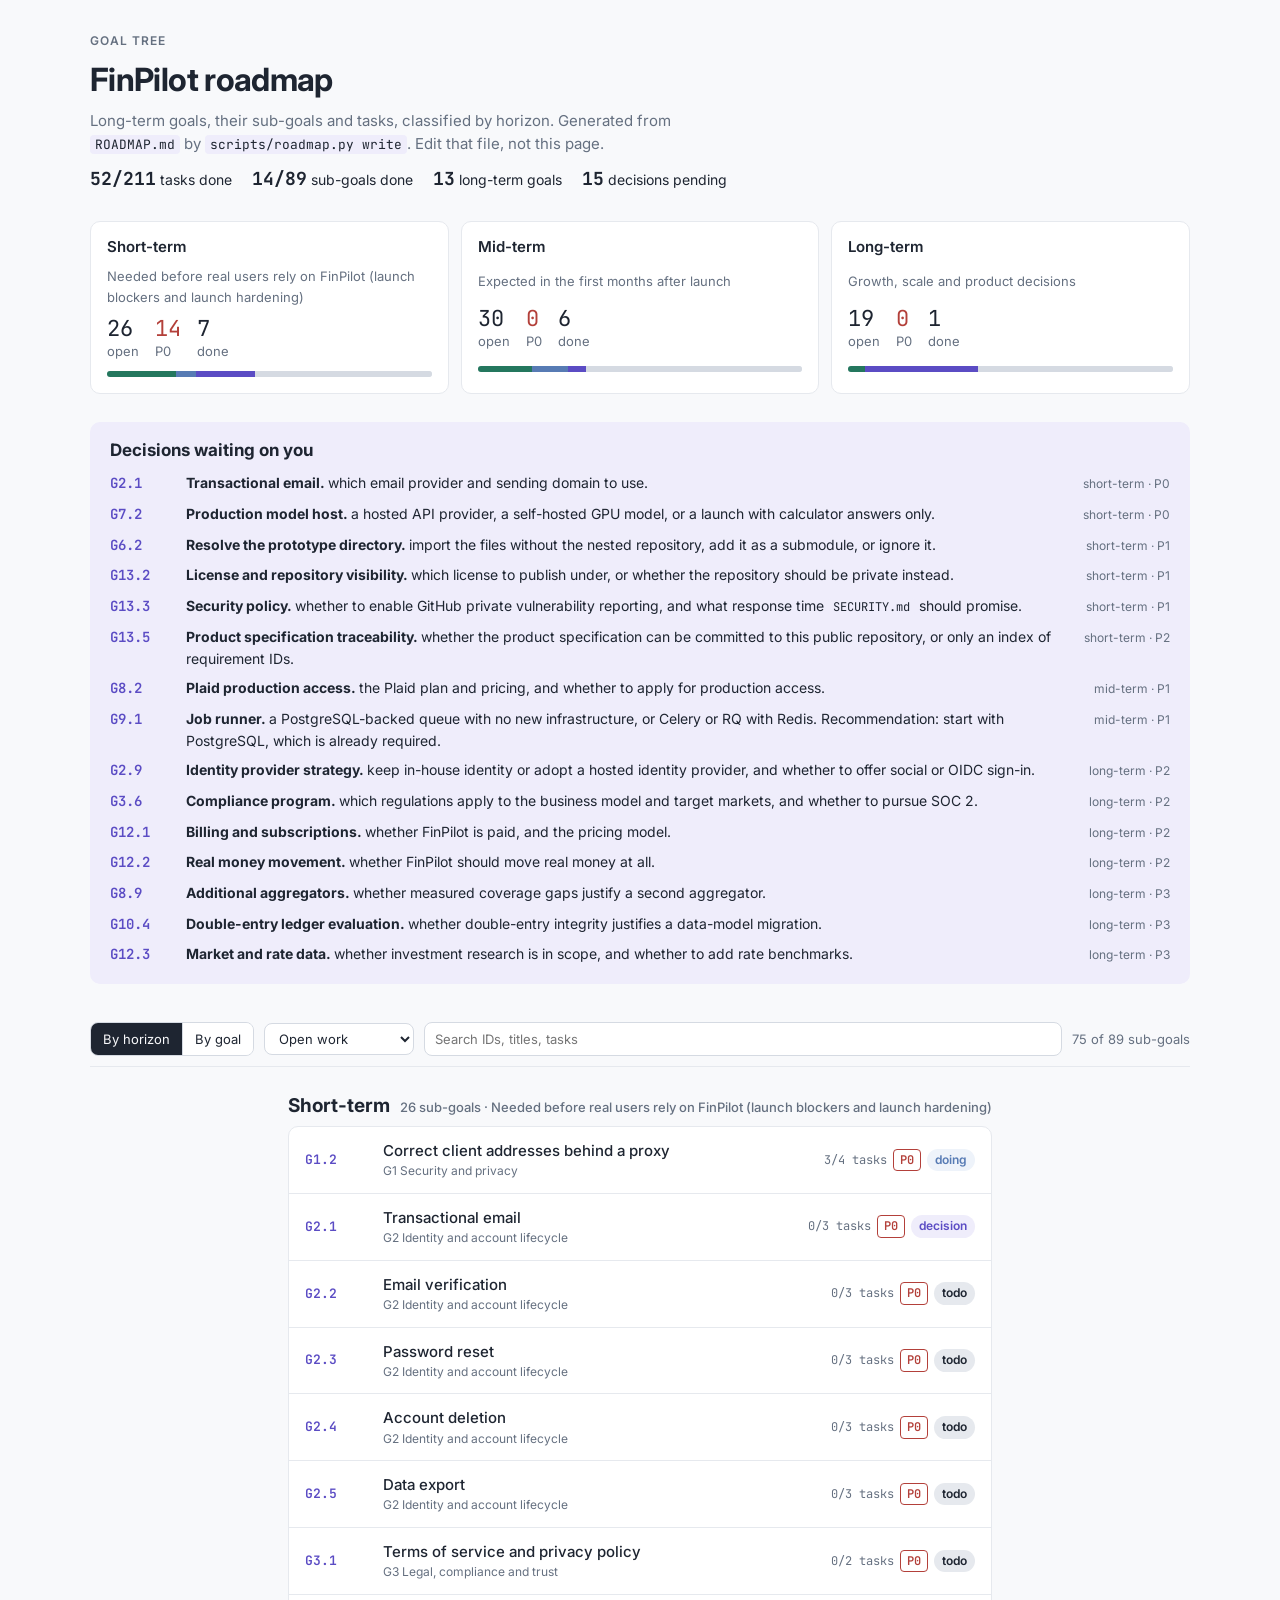
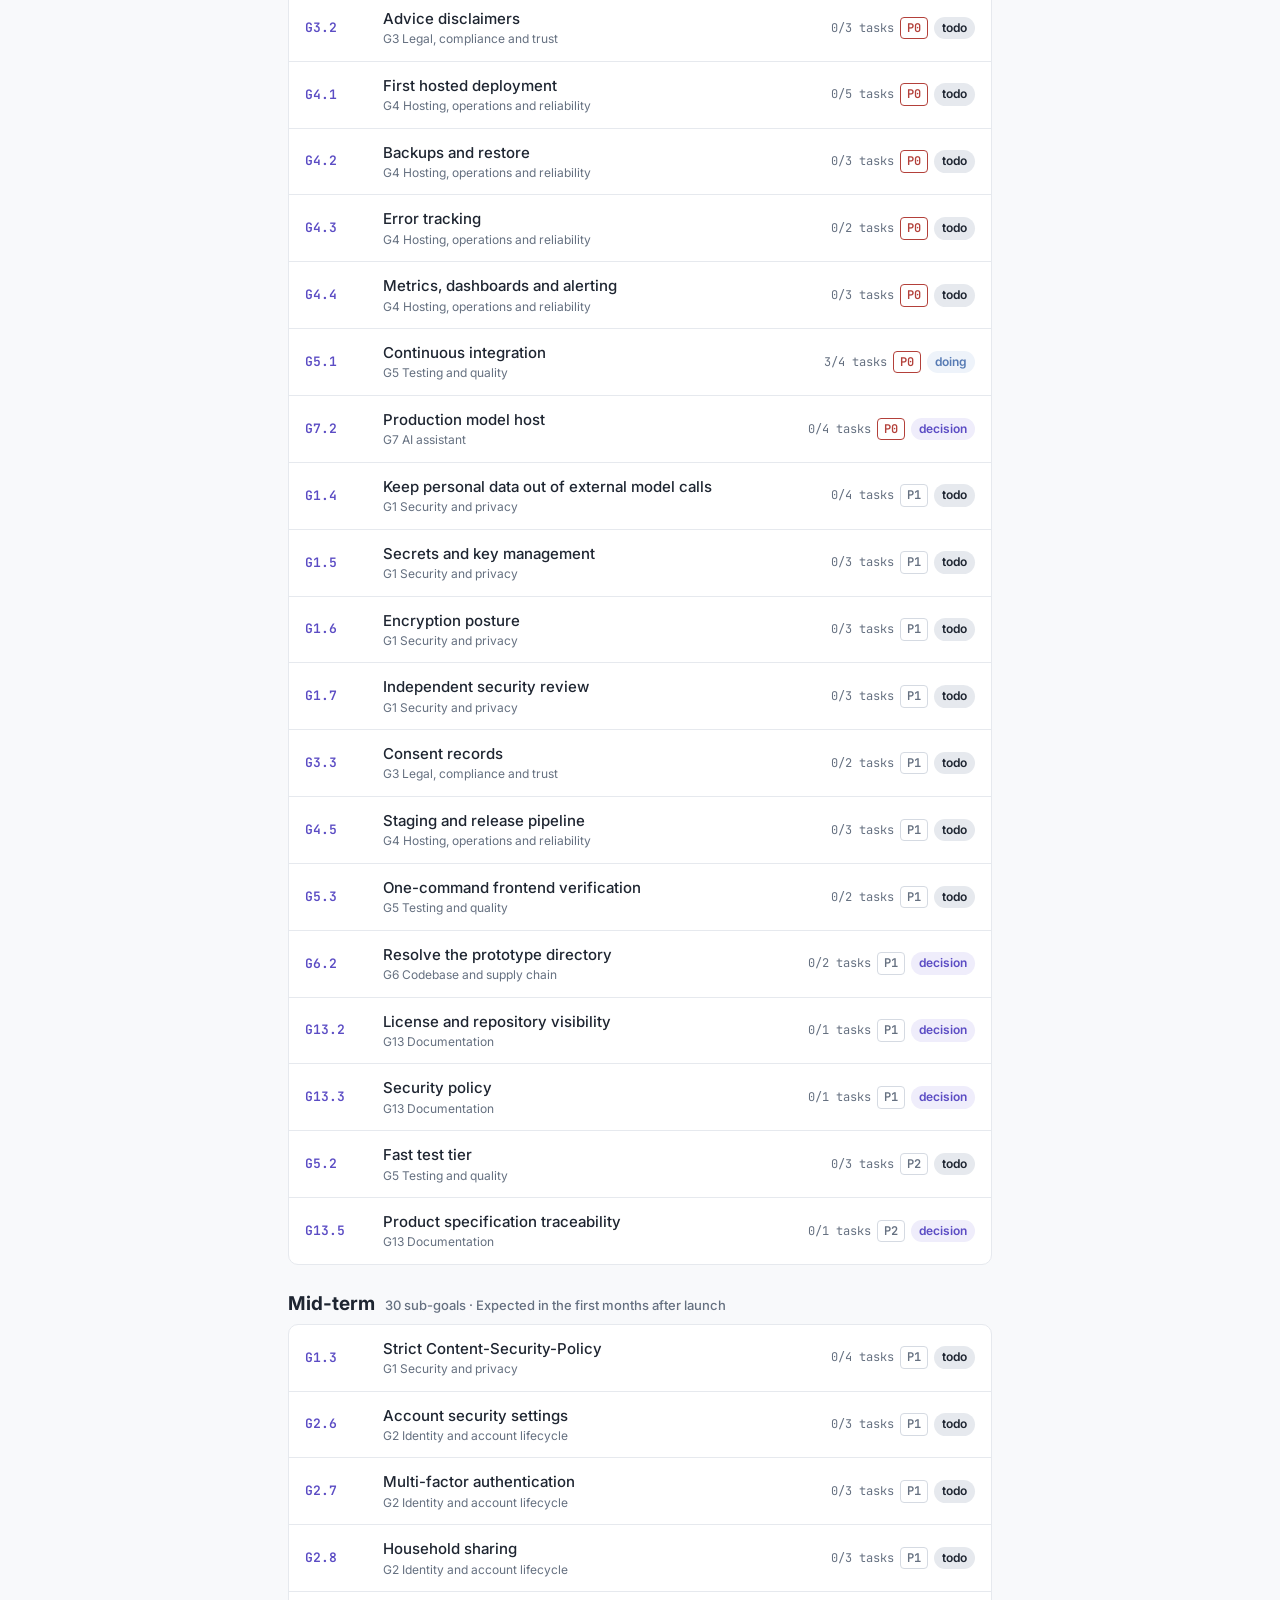
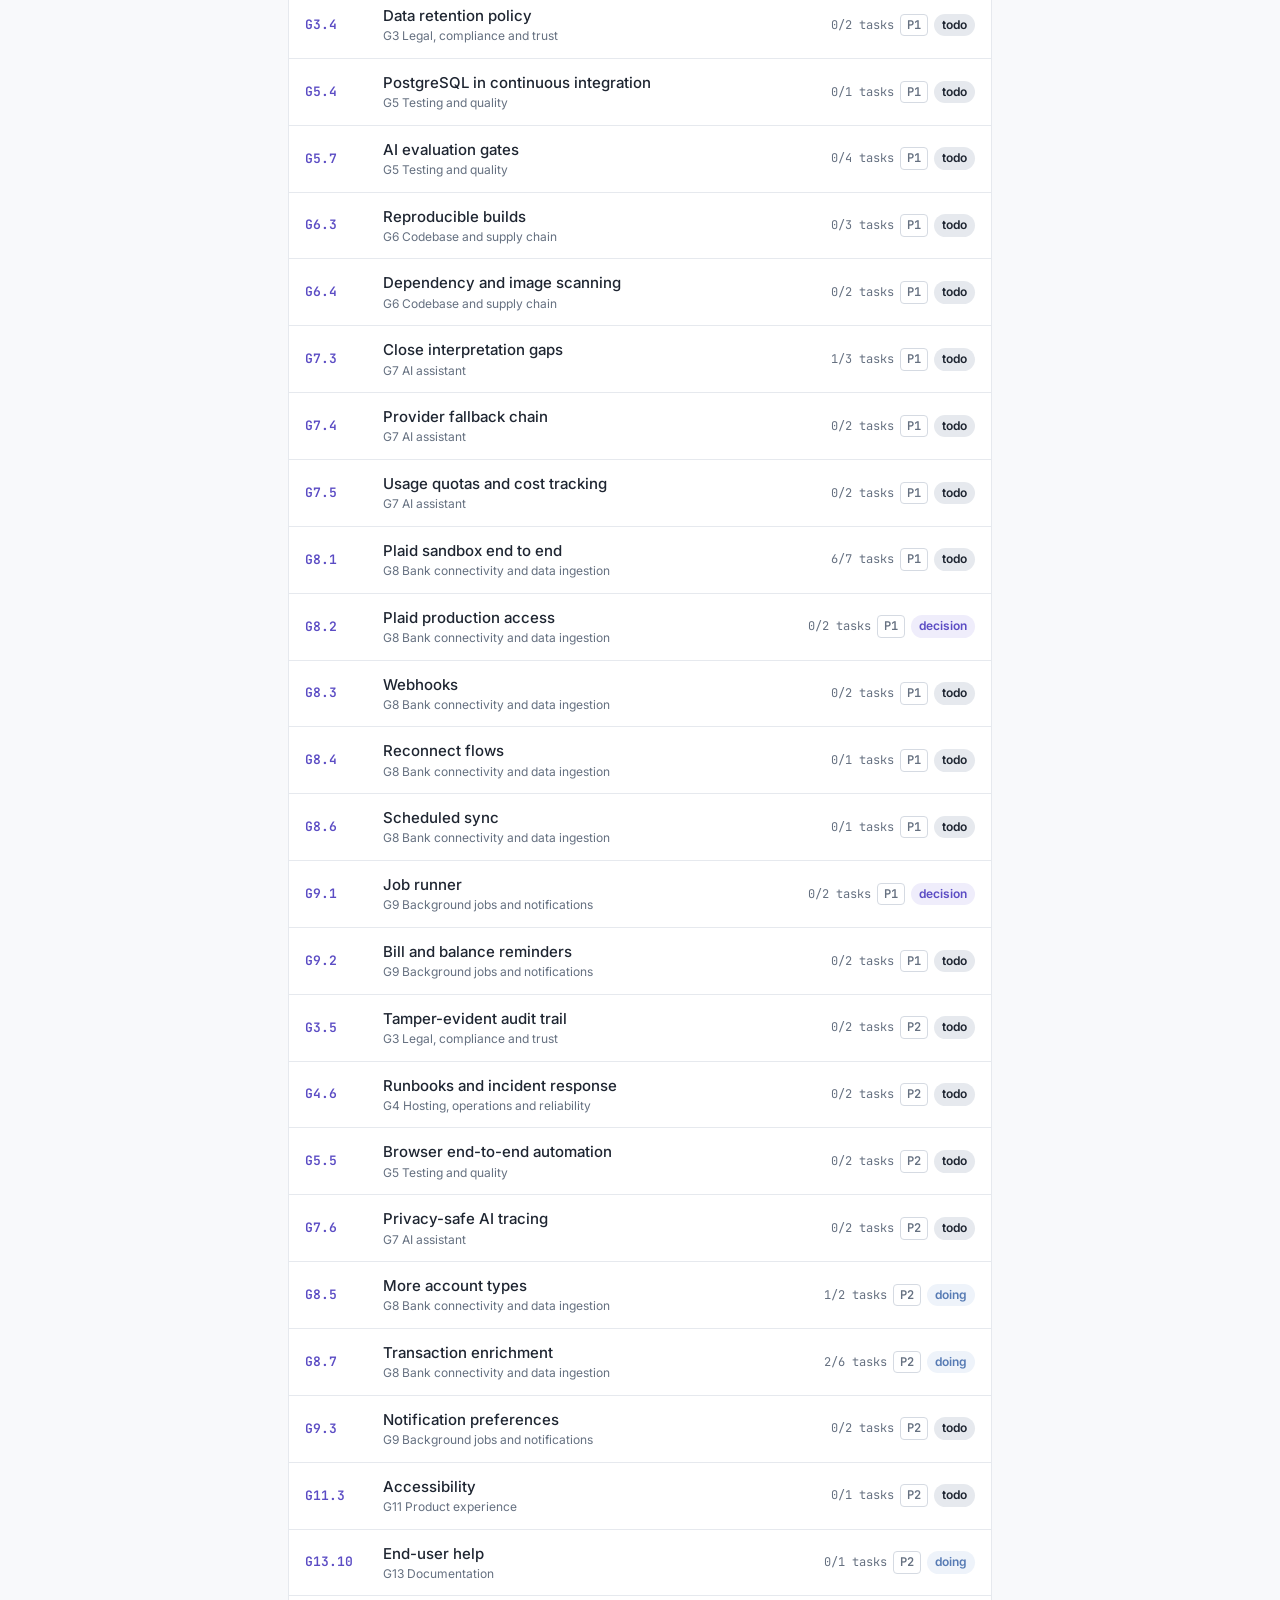
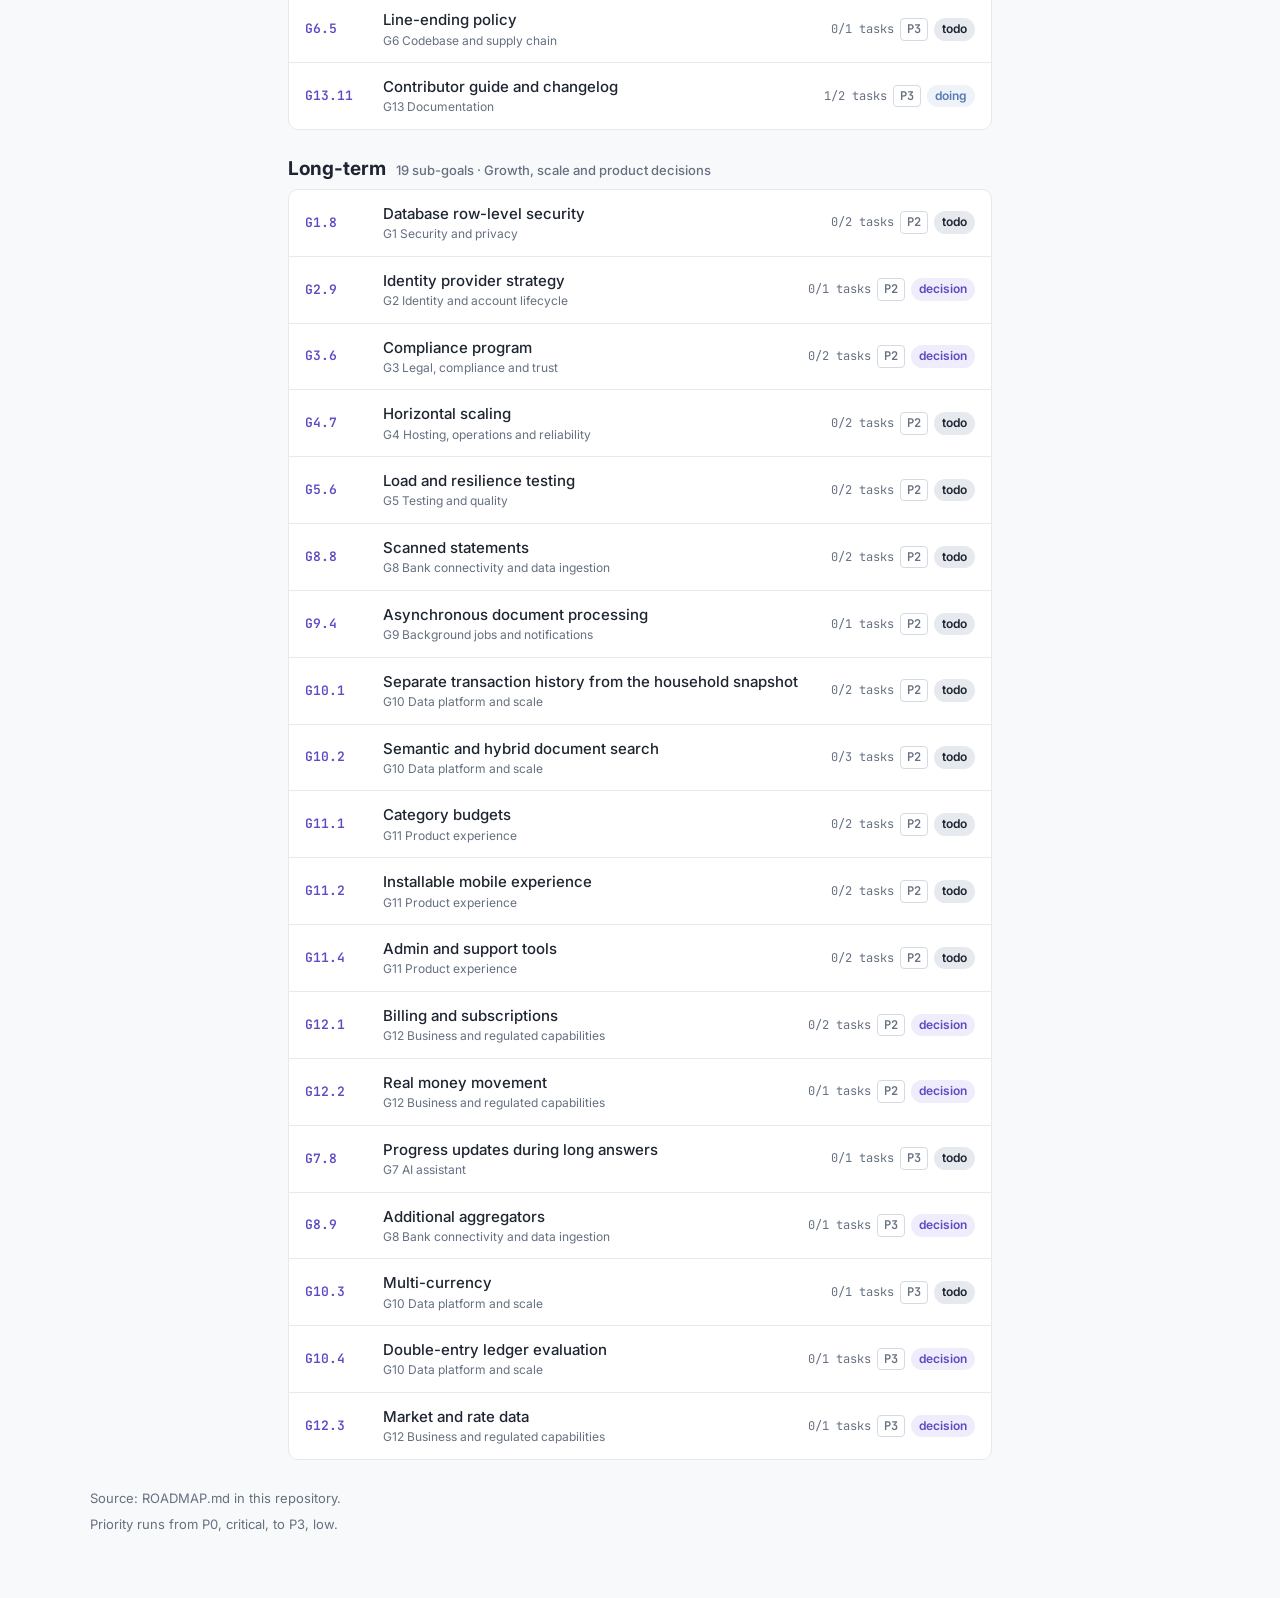
==== commit 17329f1d: "ci: run the suites nightly and record the first green runs G5.8 is done and G5.1 keeps only branch p" ====
--- a/docs/roadmap.html
+++ b/docs/roadmap.html
@@ -150,7 +150,7 @@
 </div>
 
 <script>
-const DATA = [{"id": "G1", "title": "Security and privacy", "subgoals": [{"id": "G1.1", "title": "Privacy-safe request logging", "horizon": "short-term", "priority": "P0", "status": "done", "needs": [], "body": ["Why: under default uvicorn logging, the privacy-filtered `finpilot.requests` line in `finpilot/api/app.py` is never emitted, while the uvicorn access log prints full query strings such as `GET /api/transactions?q=therapy-copay&category=medical` and amounts such as `/api/debt/what-if?amount=`. Reverse proxies often log query strings too.", "Evidence: verified 2026-09-13 by running the app locally with uvicorn 0.52.4 defaults. This contradicts the logging statement in `ARCHITECTURE.md`. Fixed 2026-09-14: `tests/test_request_logging.py` starts the container command and plain Uvicorn as real processes and finds one request line without query strings, bodies or amounts.", "Done when: a production-configured deployment writes one privacy-safe line per request, and no query string, body or amount appears in application, server or proxy logs."], "tasks": [{"id": "G1.1.1", "title": "Configure the `finpilot` logger at startup so the request line is emitted under uvicorn. (done 2026-09-14: configure_request_logging in finpilot/api/request_logging.py; tests/test_request_logging.py finds the line under the container command and plain Uvicorn)", "done": true}, {"id": "G1.1.2", "title": "Keep query strings out of server logs: run uvicorn with `--no-access-log` in the `Dockerfile`, or install an access-log filter that drops query strings. (done 2026-09-14: the Dockerfile adds --no-access-log, and DropQueryStrings strips query strings when the access log is on; both checked by tests/test_request_logging.py)", "done": true}, {"id": "G1.1.3", "title": "Move amount-bearing reads (`/api/debt/what-if`, `/api/tax/net-benefit`, mortgage scenarios) to request bodies, or document a proxy log format without query strings. (done 2026-09-14: POST JSON bodies replace GET query strings for the six calculator reads and for transaction and document search; DEPLOYMENT.md Request logs shows an nginx format without query strings; a schema test allowlists query parameters)", "done": true}, {"id": "G1.1.4", "title": "Add a regression test that captures logs for a request with a sensitive query string and asserts nothing sensitive is written. (done 2026-09-14: tests/test_request_logging.py has 5 tests; two start real Uvicorn processes and send a search term and an amount)", "done": true}, {"id": "G1.1.5", "title": "Update the logging statement in `ARCHITECTURE.md` once behaviour matches. (done 2026-09-14: the ARCHITECTURE.md operations paragraph describes the request line, request bodies and both server commands)", "done": true}]}, {"id": "G1.2", "title": "Correct client addresses behind a proxy", "horizon": "short-term", "priority": "P0", "status": "doing", "needs": [], "body": ["Why: uvicorn trusts `X-Forwarded-For` only from `127.0.0.1` unless `FORWARDED_ALLOW_IPS` is set, and neither the `Dockerfile` nor `compose.yaml` sets it. Behind a proxy every user shares one address, so the IP-keyed sign-up limit (8 per 5 minutes) and sign-in limit (30 per 5 minutes) apply to all users together.", "Evidence: reproduced on 2026-09-20 with an nginx container in front of the app (`scripts/verify_proxy_client_addresses.py`, `validation/proxy-client-addresses.json`): with the proxy untrusted, 9 users from 9 addresses shared one throttle key and the ninth sign-up got 429; with it trusted, all 9 succeeded while 9 sign-ups from one address were still throttled at the ninth. A container's address depends on the runtime, so Docker Desktop for Windows arrived from `127.0.0.1`, which the uvicorn default already trusts, while a Linux bridge network would not.", "Done when: behind the production ingress, throttles key on the real client address, and forwarding headers from untrusted peers are ignored."], "tasks": [{"id": "G1.2.1", "title": "Reproduce the shared-address lockout behind a local reverse proxy container. (done 2026-09-20: `scripts/verify_proxy_client_addresses.py` with an `nginx:alpine` container; evidence in `validation/proxy-client-addresses.json`)", "done": true}, {"id": "G1.2.2", "title": "Set `FORWARDED_ALLOW_IPS` to the ingress address in the `Dockerfile`, `compose.yaml` and `DEPLOYMENT.md`. (done 2026-09-20: documented default in the `Dockerfile`, pass-through in `compose.yaml`, `.env.example` and `docs/configuration.md`, plus a \"Reverse proxy and client addresses\" section in `DEPLOYMENT.md`; the app also warns in production while only loopback is trusted)", "done": true}, {"id": "G1.2.3", "title": "Add a test that throttle keys use the forwarded address only for trusted peers. (done 2026-09-20: `tests/test_proxy_client_addresses.py` starts real Uvicorn processes; a spoofed address from an untrusted peer buys no extra sign-ups)", "done": true}, {"id": "G1.2.4", "title": "Confirm on the hosted ingress that throttles key on the real client address, after `G4.1`.", "done": false}]}, {"id": "G1.3", "title": "Strict Content-Security-Policy", "horizon": "mid-term", "priority": "P1", "status": "todo", "needs": [], "body": ["Why: the current policy only sets `frame-ancestors`, `base-uri` and `object-src`, so it does not restrict scripts.", "Evidence: checked `finpilot/api/app.py` and `finpilot/web/` on 2026-09-13. The frontend has no inline scripts or inline event handlers. External origins are the Plaid CDN and Google Fonts, and `core.js` and `pages.js` contain inline `style=` attributes.", "Done when: a strict policy is enforced in production with no violations across the main journeys."], "tasks": [{"id": "G1.3.1", "title": "Add `default-src 'self'` with explicit script, style, font, connect and frame sources for Plaid and Google Fonts.", "done": false}, {"id": "G1.3.2", "title": "Replace inline `style=` attributes with CSS classes.", "done": false}, {"id": "G1.3.3", "title": "Ship as `Content-Security-Policy-Report-Only` first, then enforce.", "done": false}, {"id": "G1.3.4", "title": "Consider self-hosting fonts so no third party receives user IP addresses.", "done": false}]}, {"id": "G1.4", "title": "Keep personal data out of external model calls", "horizon": "short-term", "priority": "P1", "status": "todo", "needs": ["G7.2"], "body": ["Adapted from: \"zero-knowledge architecture and PII redaction\". Full zero-knowledge is not possible because the server must read financial data to calculate. The adapted goal is data minimization for anything sent to a model provider or tracing service.", "Why: if the production model is a third-party API, prompts can carry names, institutions, account nicknames, amounts and document text.", "Evidence: `finpilot/ai/input_safety.py` rejects credential-like input (passwords, API keys, tokens, private keys) before prompts and storage. Nothing masks account numbers, card numbers or SSNs. LangSmith tracing is opt-in through `LANGCHAIN_TRACING_V2` in `finpilot/ai/graph.py` and would send traces to a third party. Checked 2026-09-13.", "Done when: prompts and traces sent outside the deployment contain only the fields they need, identifiers are masked, and each provider's data terms are documented."], "tasks": [{"id": "G1.4.1", "title": "Inventory every prompt builder (planner context, explanations, knowledge extraction) and the personal fields each sends.", "done": false}, {"id": "G1.4.2", "title": "Mask account, routing and card numbers and SSN patterns before external calls, with tests.", "done": false}, {"id": "G1.4.3", "title": "Prefer providers with zero-retention or no-training terms and record them in `DEPLOYMENT.md`.", "done": false}, {"id": "G1.4.4", "title": "Block LangSmith tracing in production unless redaction is in place.", "done": false}]}, {"id": "G1.5", "title": "Secrets and key management", "horizon": "short-term", "priority": "P1", "status": "todo", "needs": [], "body": ["Why: secrets come from environment variables, and rotating `FINPILOT_TOKEN_KEY` needs a controlled decrypt and re-encrypt migration that does not exist.", "Evidence: `DEPLOYMENT.md` \"Optional Plaid bank linking\".", "Done when: production secrets live in a managed secret store with access auditing, and a tested key-rotation command exists."], "tasks": [{"id": "G1.5.1", "title": "Choose the secret store for the hosting platform and document how secrets are injected.", "done": false}, {"id": "G1.5.2", "title": "Build and test a key-rotation command that re-encrypts stored Plaid and MCP credentials.", "done": false}, {"id": "G1.5.3", "title": "Add secret scanning to continuous integration.", "done": false}]}, {"id": "G1.6", "title": "Encryption posture", "horizon": "short-term", "priority": "P1", "status": "todo", "needs": [], "body": ["Adapted from: \"AES-256 at rest and TLS 1.3 in transit\". FinPilot encrypts stored provider credentials with Fernet (AES-128-CBC with HMAC-SHA256), which is sound. Database, backup and transport encryption depend on hosting choices not yet made.", "Why: encryption at rest and in transit has not been configured or verified for a hosted environment.", "Evidence: Fernet usage in `finpilot/integrations/plaid.py` and `finpilot/integrations/mcp_client.py`.", "Done when: managed PostgreSQL and backups are encrypted at rest, ingress allows only TLS 1.2 or newer with 1.3 preferred, and the posture is documented."], "tasks": [{"id": "G1.6.1", "title": "Confirm encryption at rest for the chosen managed PostgreSQL and its backups.", "done": false}, {"id": "G1.6.2", "title": "Configure the ingress TLS policy and verify it with an external TLS scanner.", "done": false}, {"id": "G1.6.3", "title": "Move stored credentials to AES-256-GCM only if a chosen compliance framework requires it.", "done": false}]}, {"id": "G1.7", "title": "Independent security review", "horizon": "short-term", "priority": "P1", "status": "todo", "needs": ["G4.1"], "body": ["Why: FinPilot will hold bank tokens and financial history, and no external review has taken place.", "Done when: a penetration test of the hosted staging environment is complete and every high-severity finding is fixed."], "tasks": [{"id": "G1.7.1", "title": "Run an automated web scan (for example OWASP ZAP) against staging.", "done": false}, {"id": "G1.7.2", "title": "Commission a third-party penetration test before real users.", "done": false}, {"id": "G1.7.3", "title": "Track findings as roadmap tasks.", "done": false}]}, {"id": "G1.8", "title": "Database row-level security", "horizon": "long-term", "priority": "P2", "status": "todo", "needs": [], "body": ["Adapted from: \"row-level security in PostgreSQL\". Tenant isolation already exists in application code, so this is defense in depth rather than a migration.", "Why: a future query that forgets its household filter would currently rely on tests alone to be caught.", "Evidence: the household is derived from the session on every route, and cross-tenant denial tests pass (`END_TO_END_VALIDATION.md`).", "Done when: PostgreSQL policies block cross-household reads even when an application query omits its filter."], "tasks": [{"id": "G1.8.1", "title": "Design a per-transaction household setting compatible with the session-per-operation runtime.", "done": false}, {"id": "G1.8.2", "title": "Add policies through an Alembic migration and prove them with a test that omits a filter.", "done": false}]}]}, {"id": "G2", "title": "Identity and account lifecycle", "subgoals": [{"id": "G2.1", "title": "Transactional email", "horizon": "short-term", "priority": "P0", "status": "decision", "needs": [], "body": ["Why: the application cannot send email, and verification, password reset, invitations and reminders all depend on it.", "Decision needed: which email provider and sending domain to use.", "Done when: templated email is sent through the chosen provider with bounce handling, and tests use a fake transport."], "tasks": [{"id": "G2.1.1", "title": "Choose the provider and sending domain with the user; configure SPF, DKIM and DMARC.", "done": false}, {"id": "G2.1.2", "title": "Add an email service interface with a test double and a provider adapter.", "done": false}, {"id": "G2.1.3", "title": "Log delivery results without message bodies.", "done": false}]}, {"id": "G2.2", "title": "Email verification", "horizon": "short-term", "priority": "P0", "status": "todo", "needs": ["G2.1"], "body": ["Why: anyone can register with an email address they do not own, which blocks the real owner from registering.", "Evidence: `finpilot/services/auth.py` stores unique, unverified email addresses (checked 2026-09-13).", "Done when: new accounts verify their email before bank linking or sharing, and an unverified registration cannot block the real owner."], "tasks": [{"id": "G2.2.1", "title": "Add hashed, expiring, single-use verification tokens and a verification route.", "done": false}, {"id": "G2.2.2", "title": "Let a verified owner reclaim an address held by an unverified account.", "done": false}, {"id": "G2.2.3", "title": "Stop sign-up responses from revealing whether an email is already registered.", "done": false}]}, {"id": "G2.3", "title": "Password reset", "horizon": "short-term", "priority": "P0", "status": "todo", "needs": ["G2.1"], "body": ["Why: a forgotten password currently loses the workspace for good.", "Done when: a user can reset a password by email, every existing session is revoked, and the flow is rate limited."], "tasks": [{"id": "G2.3.1", "title": "Add hashed, expiring, single-use reset tokens with request and confirm routes.", "done": false}, {"id": "G2.3.2", "title": "Revoke all sessions on reset and notify the user by email.", "done": false}, {"id": "G2.3.3", "title": "Add the UI and frontend suite coverage.", "done": false}]}, {"id": "G2.4", "title": "Account deletion", "horizon": "short-term", "priority": "P0", "status": "todo", "needs": [], "body": ["Why: no route deletes a user or a workspace. Users expect it, and many privacy laws require it.", "Evidence: route list checked 2026-09-13. Foreign keys already cascade from `users.id`.", "Done when: after re-authentication a user can delete their account and workspace, linked bank and MCP tokens are revoked, and retained records follow the retention policy in G3.4."], "tasks": [{"id": "G2.4.1", "title": "Define what is deleted immediately and what must be retained.", "done": false}, {"id": "G2.4.2", "title": "Implement deletion with provider token revocation.", "done": false}, {"id": "G2.4.3", "title": "Add tests proving no household data remains readable afterwards.", "done": false}]}, {"id": "G2.5", "title": "Data export", "horizon": "short-term", "priority": "P0", "status": "todo", "needs": [], "body": ["Why: users cannot download their data. The MCP read bridge offers read access, not an export.", "Done when: a user can download accounts, transactions, bills, goals, rules, conversations and documents in open formats."], "tasks": [{"id": "G2.5.1", "title": "Define the export format, such as a JSON bundle plus CSV transactions.", "done": false}, {"id": "G2.5.2", "title": "Implement an authenticated, rate-limited export route.", "done": false}, {"id": "G2.5.3", "title": "Record each export in the audit trail.", "done": false}]}, {"id": "G2.6", "title": "Account security settings", "horizon": "mid-term", "priority": "P1", "status": "todo", "needs": [], "body": ["Why: users cannot change their password or email or sign out of other sessions, and sessions last a fixed 12 hours.", "Evidence: `SESSION_SECONDS` and the routes in `finpilot/api/auth_routes.py` (checked 2026-09-13).", "Done when: settings let users change password and email, see active sessions and revoke them."], "tasks": [{"id": "G2.6.1", "title": "Change password with a current-password check and revocation of other sessions.", "done": false}, {"id": "G2.6.2", "title": "Change email with verification of the new address.", "done": false}, {"id": "G2.6.3", "title": "List and revoke active sessions, and add an idle timeout.", "done": false}]}, {"id": "G2.7", "title": "Multi-factor authentication", "horizon": "mid-term", "priority": "P1", "status": "todo", "needs": [], "body": ["Why: accounts protected only by a password are a common takeover target, and FinPilot can hold bank connections.", "Done when: users can enable TOTP with recovery codes, and sensitive actions require a second factor."], "tasks": [{"id": "G2.7.1", "title": "TOTP enrollment, verification and recovery codes.", "done": false}, {"id": "G2.7.2", "title": "Step-up verification for bank linking, export and deletion.", "done": false}, {"id": "G2.7.3", "title": "Evaluate passkeys as a later option.", "done": false}]}, {"id": "G2.8", "title": "Household sharing", "horizon": "mid-term", "priority": "P1", "status": "todo", "needs": [], "body": ["Why: there is no way to invite a partner or advisor.", "Evidence: `Role` and `ConsentGrant` exist in `finpilot/models.py`, but there is no invite route, and sign-in uses only the first membership (checked 2026-09-13).", "Done when: an owner can invite someone with a role, the invitee can accept, and every boundary enforces the grant."], "tasks": [{"id": "G2.8.1", "title": "Invitation tokens and acceptance flow.", "done": false}, {"id": "G2.8.2", "title": "Membership switching for users who belong to more than one household.", "done": false}, {"id": "G2.8.3", "title": "UI for roles and revocation, with tests for each role.", "done": false}]}, {"id": "G2.9", "title": "Identity provider strategy", "horizon": "long-term", "priority": "P2", "status": "decision", "needs": [], "body": ["Adapted from: \"Auth0, Clerk or Supabase Auth with OAuth2 or OIDC, JWT sessions and refresh-token rotation\". Keep opaque server-side sessions: their tokens are hashed at rest and revoke immediately, which client-held JWTs make harder.", "Why: building G2.2 to G2.7 in-house is real work, and a hosted provider could supply them.", "Decision needed: keep in-house identity or adopt a hosted identity provider, and whether to offer social or OIDC sign-in.", "Done when: the decision is recorded in `HANDOFF.md` section 7 and the G2 tasks reflect it."], "tasks": [{"id": "G2.9.1", "title": "Compare in-house and hosted identity on cost, MFA, recovery, compliance and lock-in.", "done": false}]}]}, {"id": "G3", "title": "Legal, compliance and trust", "subgoals": [{"id": "G3.1", "title": "Terms of service and privacy policy", "horizon": "short-term", "priority": "P0", "status": "todo", "needs": [], "body": ["Why: the interface has no terms of service or privacy policy.", "Evidence: searched `finpilot/web/` on 2026-09-13.", "Done when: counsel-reviewed documents are linked from sign-up, settings and the page footer, and acceptance is recorded (G3.3)."], "tasks": [{"id": "G3.1.1", "title": "Draft both documents with legal counsel, covering bank data, AI processing and model providers.", "done": false}, {"id": "G3.1.2", "title": "Publish them and link them from sign-up, settings and the footer.", "done": false}]}, {"id": "G3.2", "title": "Advice disclaimers", "horizon": "short-term", "priority": "P0", "status": "todo", "needs": [], "body": ["From: \"FINRA and SEC compliance disclaimers\" and \"regulatory disclaimers\".", "Why: nothing in the UI or in AI answers says FinPilot provides information rather than financial, investment, tax or legal advice.", "Evidence: searched `finpilot/web/` on 2026-09-13. A `.copilot-disclaimer` CSS class exists but is unused.", "Done when: a counsel-approved disclosure appears persistently in the assistant and calculator results."], "tasks": [{"id": "G3.2.1", "title": "Get the disclosure wording approved by counsel.", "done": false}, {"id": "G3.2.2", "title": "Show it in the assistant workspace, the drawer and calculator results.", "done": false}, {"id": "G3.2.3", "title": "Assert in the frontend suites that it renders.", "done": false}]}, {"id": "G3.3", "title": "Consent records", "horizon": "short-term", "priority": "P1", "status": "todo", "needs": [], "body": ["Why: users must accept the terms, and bank linking needs explicit consent to data access.", "Done when: acceptance of each terms version and each bank-linking consent is stored with a timestamp and version."], "tasks": [{"id": "G3.3.1", "title": "Store terms acceptance per version and ask again when the terms change.", "done": false}, {"id": "G3.3.2", "title": "Record bank-linking consent before Plaid Link starts.", "done": false}]}, {"id": "G3.4", "title": "Data retention policy", "horizon": "mid-term", "priority": "P1", "status": "todo", "needs": [], "body": ["Why: no retention periods exist for audit records, conversations, documents, sessions or backups.", "Done when: retention periods are documented and enforced by scheduled cleanup, including backup expiry."], "tasks": [{"id": "G3.4.1", "title": "Define retention periods with counsel.", "done": false}, {"id": "G3.4.2", "title": "Implement scheduled cleanup once a job runner exists (G9.1).", "done": false}]}, {"id": "G3.5", "title": "Tamper-evident audit trail", "horizon": "mid-term", "priority": "P2", "status": "todo", "needs": [], "body": ["From: \"immutable audit logging for user interactions, recommendations and external API requests\".", "Why: the audit trail does not cover sign-ins, exports, deletions or provider calls, and the database does not prevent audit rows from being changed.", "Evidence: `AuditRow` records financial state changes and is only inserted by `finpilot/runtime.py`. Confirmed AI actions also produce receipts (`action_receipts`). Checked 2026-09-13.", "Done when: security-relevant events are recorded, and audit rows are append-only at the database level."], "tasks": [{"id": "G3.5.1", "title": "Add events for sign-in, password and MFA changes, exports, deletions and provider calls.", "done": false}, {"id": "G3.5.2", "title": "Enforce append-only audit writes with database grants or a hash chain, and test it.", "done": false}]}, {"id": "G3.6", "title": "Compliance program", "horizon": "long-term", "priority": "P2", "status": "decision", "needs": [], "body": ["From: \"SOC 2, GLBA and GDPR\".", "Why: the obligations that apply to FinPilot have not been assessed.", "Decision needed: which regulations apply to the business model and target markets, and whether to pursue SOC 2.", "Done when: applicable obligations are documented with owners, and a SOC 2 readiness plan exists if chosen."], "tasks": [{"id": "G3.6.1", "title": "Get a counsel assessment of applicable regulations.", "done": false}, {"id": "G3.6.2", "title": "Complete the security reviews that providers such as Plaid require for production access.", "done": false}]}]}, {"id": "G4", "title": "Hosting, operations and reliability", "subgoals": [{"id": "G4.1", "title": "First hosted deployment", "horizon": "short-term", "priority": "P0", "status": "todo", "needs": [], "body": ["Why: the Docker image has never been built, and live PostgreSQL and TLS have never been exercised.", "Evidence: `DEPLOYMENT.md` \"Validation supplied\".", "Done when: a staging environment serves FinPilot over HTTPS from the Docker image against managed PostgreSQL, with migrations run as a release job."], "tasks": [{"id": "G4.1.1", "title": "Choose the hosting platform and managed PostgreSQL provider with the user.", "done": false}, {"id": "G4.1.2", "title": "Build the image and run `compose.yaml` end to end locally.", "done": false}, {"id": "G4.1.3", "title": "Deploy staging with TLS, the migration job and health checks.", "done": false}, {"id": "G4.1.4", "title": "Run `scripts/verify_postgres.py` and the frontend suites against staging.", "done": false}, {"id": "G4.1.5", "title": "Confirm the ingress and platform request logs omit query strings and request bodies, following `DEPLOYMENT.md` \"Request logs\".", "done": false}]}, {"id": "G4.2", "title": "Backups and restore", "horizon": "short-term", "priority": "P0", "status": "todo", "needs": ["G4.1"], "body": ["Why: backups and restores have never been rehearsed, and backups contain private documents and conversations.", "Done when: automated encrypted backups run daily, a restore into a fresh database has been rehearsed and timed, and recovery targets are written down."], "tasks": [{"id": "G4.2.1", "title": "Enable automated backups with point-in-time recovery.", "done": false}, {"id": "G4.2.2", "title": "Rehearse a restore, time it and record the result in `DEPLOYMENT.md`.", "done": false}, {"id": "G4.2.3", "title": "Store `FINPILOT_TOKEN_KEY` safely and separately from database backups.", "done": false}]}, {"id": "G4.3", "title": "Error tracking", "horizon": "short-term", "priority": "P0", "status": "todo", "needs": [], "body": ["Why: unhandled server and browser errors are not captured anywhere.", "Done when: server and browser errors reach an error tracker with request IDs and without personal data."], "tasks": [{"id": "G4.3.1", "title": "Add an error tracker with data scrubbing.", "done": false}, {"id": "G4.3.2", "title": "Capture frontend errors with release tags.", "done": false}]}, {"id": "G4.4", "title": "Metrics, dashboards and alerting", "horizon": "short-term", "priority": "P0", "status": "todo", "needs": ["G4.1"], "body": ["Why: no metrics or alerts exist, and only the uvicorn access log is emitted.", "Done when: dashboards show request rate, latency, errors, database health and model availability, and alerts reach a person during outages."], "tasks": [{"id": "G4.4.1", "title": "Expose application metrics, for example with Prometheus or OpenTelemetry.", "done": false}, {"id": "G4.4.2", "title": "Add uptime checks on `/api/health` with alert routing.", "done": false}, {"id": "G4.4.3", "title": "Add model availability and fallback-rate metrics.", "done": false}]}, {"id": "G4.5", "title": "Staging and release pipeline", "horizon": "short-term", "priority": "P1", "status": "todo", "needs": ["G4.1", "G5.1"], "body": ["From: \"automated CI/CD\".", "Why: releases are manual and nothing gates a change before production.", "Done when: merges to `main` build an image, migrate and smoke-test staging, and promote to production with a rollback path."], "tasks": [{"id": "G4.5.1", "title": "Build and publish images from continuous integration with immutable tags.", "done": false}, {"id": "G4.5.2", "title": "Automate the staging deploy and smoke tests.", "done": false}, {"id": "G4.5.3", "title": "Document promotion and rollback, including forward-fix migrations.", "done": false}]}, {"id": "G4.6", "title": "Runbooks and incident response", "horizon": "mid-term", "priority": "P2", "status": "todo", "needs": [], "body": ["Why: operators have no written procedure for outages, provider failures or leaked credentials.", "Done when: runbooks exist for the most likely failures, and an incident process is written down."], "tasks": [{"id": "G4.6.1", "title": "Write runbooks for database outage, model outage, Plaid outage, leaked secret and bad migration.", "done": false}, {"id": "G4.6.2", "title": "Define severity levels, user communication and post-incident reviews.", "done": false}]}, {"id": "G4.7", "title": "Horizontal scaling", "horizon": "long-term", "priority": "P2", "status": "todo", "needs": [], "body": ["Why: the image runs one uvicorn process, and the dashboard cache, model health cache and AI admission slots all live inside each process.", "Evidence: `Dockerfile` CMD and `ARCHITECTURE.md` \"Operations and current boundaries\".", "Done when: several application instances run behind the ingress with shared AI admission control and consistent behaviour under load."], "tasks": [{"id": "G4.7.1", "title": "Run multiple workers or containers and load test them (G5.6).", "done": false}, {"id": "G4.7.2", "title": "Move AI admission control into a shared gateway or queue in front of the model.", "done": false}]}]}, {"id": "G5", "title": "Testing and quality", "subgoals": [{"id": "G5.1", "title": "Continuous integration", "horizon": "short-term", "priority": "P0", "status": "todo", "needs": [], "body": ["Why: nothing runs the tests automatically.", "Evidence: no `.github/workflows/` directory exists. The full Python suite took 79 seconds on 2026-09-14, so CI does not need a fast tier first.", "Done when: every pull request runs the fast tier, the frontend suites and both document validators, and merging is blocked on failure."], "tasks": [{"id": "G5.1.1", "title": "Add a GitHub Actions workflow for Python 3.12 and Node 24.", "done": false}, {"id": "G5.1.2", "title": "Run `scripts/check_handoff.py` and `scripts/roadmap.py check` in that workflow.", "done": false}, {"id": "G5.1.3", "title": "Run the full suite nightly and before releases.", "done": false}, {"id": "G5.1.4", "title": "Protect `main` with required checks.", "done": false}]}, {"id": "G5.2", "title": "Fast test tier", "horizon": "short-term", "priority": "P2", "status": "todo", "needs": [], "body": ["Why: the full suite took 18.5 minutes on 2026-09-13 but 79 seconds on 2026-09-14, so separating slow, environment-dependent tests is useful but no longer urgent.", "Evidence: no pytest markers or pytest configuration exist apart from `parametrize` (checked 2026-09-13).", "Done when: a marked subset runs in under five minutes, and slow AI, migration and performance tests are marked."], "tasks": [{"id": "G5.2.1", "title": "Register markers such as `slow`, `ai` and `postgres`, and mark the slow tests.", "done": false}, {"id": "G5.2.2", "title": "Document the fast command in `AGENTS.md`.", "done": false}, {"id": "G5.2.3", "title": "Measure and record both tier durations.", "done": false}]}, {"id": "G5.3", "title": "One-command frontend verification", "horizon": "short-term", "priority": "P1", "status": "todo", "needs": [], "body": ["Why: the seven frontend suites need a manually started server on port 8100.", "Done when: one script starts the app on a free port with a temporary database, runs every `tests/*_frontend.mjs` and stops the server."], "tasks": [{"id": "G5.3.1", "title": "Write the runner with a temporary SQLite database.", "done": false}, {"id": "G5.3.2", "title": "Use it in continuous integration and document it in `AGENTS.md`.", "done": false}]}, {"id": "G5.4", "title": "PostgreSQL in continuous integration", "horizon": "mid-term", "priority": "P1", "status": "todo", "needs": ["G5.1"], "body": ["Why: PostgreSQL migration and concurrency checks have only run once, on one machine.", "Evidence: `validation/postgres-e2e.json`.", "Done when: continuous integration runs migrations and the concurrency checks against a PostgreSQL service container."], "tasks": [{"id": "G5.4.1", "title": "Add a PostgreSQL job that runs `scripts/verify_postgres.py` and the migration tests.", "done": false}]}, {"id": "G5.5", "title": "Browser end-to-end automation", "horizon": "mid-term", "priority": "P2", "status": "todo", "needs": [], "body": ["Why: browser journeys were checked by hand and recorded in `validation/browser-e2e.json`.", "Done when: automated browser tests cover sign-up, CSV import, a reviewed AI change and the compact phone layout."], "tasks": [{"id": "G5.5.1", "title": "Add browser tests for the main journeys at desktop and phone widths.", "done": false}, {"id": "G5.5.2", "title": "Add automated accessibility checks to those journeys.", "done": false}]}, {"id": "G5.6", "title": "Load and resilience testing", "horizon": "long-term", "priority": "P2", "status": "todo", "needs": ["G4.1"], "body": ["Why: hosted multi-user load and failure behaviour are unverified.", "Done when: load tests establish capacity and latency on staging, including database failover and model outage."], "tasks": [{"id": "G5.6.1", "title": "Write load scenarios for bootstrap, transaction history, chat and confirmation.", "done": false}, {"id": "G5.6.2", "title": "Run them on staging and record results under `validation/`.", "done": false}]}, {"id": "G5.7", "title": "AI evaluation gates", "horizon": "mid-term", "priority": "P1", "status": "todo", "needs": ["G7.2"], "body": ["From: \"automated evaluation sets that measure hallucination rates across prompt revisions\".", "Why: interpretation quality is measured only when someone runs the evaluation by hand.", "Evidence: `scripts/evaluate_workflows.py` and the 80-capability manifest already exist. The last run scored 115 of 140 exact interpretations on llama3.2 on CPU.", "Done when: the interpretation matrix and grounding checks run on a schedule against the production model and block releases on regression."], "tasks": [{"id": "G5.7.1", "title": "Run the matrix on a schedule against the chosen model.", "done": false}, {"id": "G5.7.2", "title": "Track exact interpretation, fallback, rejected-number and latency rates over time.", "done": false}, {"id": "G5.7.3", "title": "Block a release when a tracked rate regresses beyond an agreed threshold.", "done": false}, {"id": "G5.7.4", "title": "Regenerate validation reports from their JSON evidence with one command (`scripts/report_*`).", "done": false}]}, {"id": "G5.8", "title": "Agent memory checks in CI", "horizon": "short-term", "priority": "P0", "status": "todo", "needs": [], "body": ["Why: the memory protocol is only enforced when someone runs the validators or tests locally.", "Evidence: a ready workflow exists at `docs/agent-memory-kit/templates/.github/workflows/agent-memory.yml`. `gh auth status` on 2026-09-13 showed token scopes `gist`, `read:org` and `repo`; GitHub rejects pushes that add workflow files without the `workflow` scope, so the file was not added to `.github/workflows/`. A push was not attempted.", "Unblocked 2026-09-20: `gh auth status` shows both signed-in accounts (`esmaxey-wq` and the repository owner `imvenkat178`) with the scopes `gist`, `read:org`, `repo` and `workflow`, so a workflow file can now be pushed.", "Done when: the workflow runs on every push and pull request to `main`, and its first run passes."], "tasks": [{"id": "G5.8.1", "title": "Write the workflow and a branch check (`check_handoff.py --base`) with a test. (done 2026-09-13: workflow template in docs/agent-memory-kit and tests/test_handoff.py)", "done": true}, {"id": "G5.8.2", "title": "After the scope is granted, copy the workflow into `.github/workflows/`, add it to the shared files in `tests/test_agent_memory_kit.py`, push, and confirm the first run passes.", "done": false}, {"id": "G5.8.3", "title": "Run the same checks locally before every push with `.githooks/pre-push`. (done 2026-09-14: hook enabled with core.hooksPath in this clone and run manually)", "done": true}]}]}, {"id": "G6", "title": "Codebase and supply chain", "subgoals": [{"id": "G6.1", "title": "Publish the current work", "horizon": "short-term", "priority": "P0", "status": "done", "needs": [], "body": ["Why: recent commits exist only on one machine.", "Evidence: the owner asked to commit and push on 2026-09-13; `git ls-remote origin refs/heads/main` returned `7389d2f`.", "Done when: `origin/main` contains the local commits."], "tasks": [{"id": "G6.1.1", "title": "Ask the user, then push. (done 2026-09-13: owner request; origin/main at 7389d2f)", "done": true}]}, {"id": "G6.2", "title": "Resolve the prototype directory", "horizon": "short-term", "priority": "P1", "status": "decision", "needs": [], "body": ["Why: `prototype/` contains its own `.git`, so adding it normally would create a broken gitlink.", "Decision needed: import the files without the nested repository, add it as a submodule, or ignore it.", "Done when: `git status` no longer lists `prototype/`."], "tasks": [{"id": "G6.2.1", "title": "Review `git -C prototype log --oneline`, decide with the user and apply the choice.", "done": false}, {"id": "G6.2.2", "title": "Keep the design research in `prototype/DESIGN_RESEARCH.md` in the repository whatever the prototype decision; it is untracked today.", "done": false}]}, {"id": "G6.3", "title": "Reproducible builds", "horizon": "mid-term", "priority": "P1", "status": "todo", "needs": [], "body": ["Why: `requirements.txt` uses version ranges without a lock file, and `pytest` ships in the runtime image.", "Evidence: `requirements.txt` and `Dockerfile` (checked 2026-09-13).", "Done when: the image installs from a hashed lock file, development tools are separate, and the base image is pinned."], "tasks": [{"id": "G6.3.1", "title": "Split runtime and development requirements.", "done": false}, {"id": "G6.3.2", "title": "Generate a hashed lock file and install from it in the `Dockerfile`.", "done": false}, {"id": "G6.3.3", "title": "Pin the Python base image by digest.", "done": false}]}, {"id": "G6.4", "title": "Dependency and image scanning", "horizon": "mid-term", "priority": "P1", "status": "todo", "needs": ["G5.1"], "body": ["Why: nobody is told when a dependency or the base image has a known vulnerability.", "Done when: continuous integration reports vulnerable packages and image CVEs, and dependency updates arrive as pull requests."], "tasks": [{"id": "G6.4.1", "title": "Add a Python dependency audit and a container image scanner to continuous integration.", "done": false}, {"id": "G6.4.2", "title": "Enable automated dependency update pull requests.", "done": false}]}, {"id": "G6.5", "title": "Line-ending policy", "horizon": "mid-term", "priority": "P3", "status": "todo", "needs": [], "body": ["Why: Git warns about LF and CRLF conversions on several files.", "Done when: `.gitattributes` defines line endings without a whole-repository reformat."], "tasks": [{"id": "G6.5.1", "title": "Add `.gitattributes` and renormalize files only when they are next edited.", "done": false}]}]}, {"id": "G7", "title": "AI assistant", "subgoals": [{"id": "G7.1", "title": "Grounded calculation architecture", "horizon": "short-term", "priority": "P0", "status": "done", "needs": [], "body": ["From: \"deterministic financial engine versus generative guardrails\", \"code execution and rule engine\" and \"output validation and guardrails\".", "Why: language models make arithmetic and precision mistakes, so numbers must come from code.", "Evidence: present in commit `76f95b1`; see `ARCHITECTURE.md` \"AI latency and financial correctness\" and \"Reviewed AI workflows\".", "Done when: numbers come from deterministic engines, the model only plans and explains, model output is validated, and failures fall back to calculator wording."], "tasks": [{"id": "G7.1.1", "title": "Deterministic engines compute every financial number in `finpilot/engine/`. (done 2026-09-13: verified present in 76f95b1)", "done": true}, {"id": "G7.1.2", "title": "Typed planner schemas constrain model plans, followed by full server validation. (done 2026-09-13: END_TO_END_VALIDATION.md)", "done": true}, {"id": "G7.1.3", "title": "Model wording is checked against engine results, with calculator-wording fallback. (done 2026-09-13: finpilot/ai/guardrails.py and ARCHITECTURE.md)", "done": true}, {"id": "G7.1.4", "title": "Every AI-initiated write needs a preview and explicit confirmation. (done 2026-09-13: 80-capability manifest in tests/chat_capability_manifest.py)", "done": true}, {"id": "G7.1.5", "title": "Instructions injected through documents or MCP content are ignored, and credentials are rejected. (done 2026-09-13: finpilot/ai/input_safety.py and injection tests)", "done": true}]}, {"id": "G7.2", "title": "Production model host", "horizon": "short-term", "priority": "P0", "status": "decision", "needs": [], "body": ["Why: all AI evidence comes from llama3.2 3.2B on CPU, where 25 of 140 interpretation cases timed out at the 12-second budget.", "Evidence: `END_TO_END_VALIDATION.md`. `finpilot/ai/llm.py` accepts any OpenAI-compatible endpoint.", "Decision needed: a hosted API provider, a self-hosted GPU model, or a launch with calculator answers only.", "Done when: the chosen model meets the latency budget on the full matrix, and its cost and data terms are documented."], "tasks": [{"id": "G7.2.1", "title": "Shortlist two or three hosts and run `scripts/evaluate_workflows.py` against each.", "done": false}, {"id": "G7.2.2", "title": "Record latency, accuracy, cost per request and data-retention terms for each.", "done": false}, {"id": "G7.2.3", "title": "Decide with the user and document the `FINPILOT_LLM_*` settings in `DEPLOYMENT.md`.", "done": false}, {"id": "G7.2.4", "title": "Include figure-token wording acceptance from `scripts/measure_figure_tokens.py` in the host comparison.", "done": false}]}, {"id": "G7.3", "title": "Close interpretation gaps", "horizon": "mid-term", "priority": "P1", "status": "todo", "needs": ["G7.2"], "body": ["Why: 25 of 140 cases time out, and `get_mortgage_scenarios`, `compare_card_vs_bank_for_bill` and `update_goal` never had an accepted interpretation.", "Evidence: `END_TO_END_VALIDATION.md` \"Remaining interpretation limits\".", "Done when: every capability has an accepted interpretation on the production model, and paraphrase coverage meets an agreed target."], "tasks": [{"id": "G7.3.1", "title": "Profile planner prompt size for the failing capabilities.", "done": false}, {"id": "G7.3.2", "title": "Shrink their schemas or context and re-run the matrix.", "done": false}, {"id": "G7.3.3", "title": "Check how out-of-scope requests are answered and add tests for them. (done 2026-09-15: the topic gate in `finpilot/ai/guardrails.py` gives unrelated requests a fixed reply with no model call; `tests/test_answer_guards.py` covers every manifest and routed question, unrelated prompts and acknowledgements)", "done": true}]}, {"id": "G7.4", "title": "Provider fallback chain", "horizon": "mid-term", "priority": "P1", "status": "todo", "needs": ["G7.2"], "body": ["From: \"automated fallbacks across model providers during outages or rate limits\".", "Why: when the single configured model fails, answers drop straight to calculator wording.", "Evidence: calculator fallback already exists (`ARCHITECTURE.md`).", "Done when: a secondary provider takes over on outage or rate limit before calculator mode, and each hop is visible in metrics."], "tasks": [{"id": "G7.4.1", "title": "Support an ordered list of model endpoints with health-based failover.", "done": false}, {"id": "G7.4.2", "title": "Test failover with `finpilot/ai/mock_server.py`.", "done": false}]}, {"id": "G7.5", "title": "Usage quotas and cost tracking", "horizon": "mid-term", "priority": "P1", "status": "todo", "needs": ["G7.2"], "body": ["From: \"usage quotas and user-level throttling\".", "Why: a hosted model costs money per request, and nothing limits or measures spending per household.", "Evidence: per-user request throttling exists (`/api/ask` allows 30 per minute), and inference has a per-process admission limit.", "Done when: token use and cost are recorded per household, quotas are enforced, and cost dashboards exist."], "tasks": [{"id": "G7.5.1", "title": "Record provider-reported tokens per request without prompt text.", "done": false}, {"id": "G7.5.2", "title": "Enforce per-household quotas with clear messages in the UI.", "done": false}]}, {"id": "G7.6", "title": "Privacy-safe AI tracing", "horizon": "mid-term", "priority": "P2", "status": "todo", "needs": [], "body": ["From: \"LLM tracing with LangSmith, Arize Phoenix or Helicone\".", "Why: prompts contain financial data, so third-party tracing must be redacted or self-hosted.", "Evidence: opt-in LangSmith tracing exists in `finpilot/ai/graph.py` without redaction.", "Done when: latency, token use, fallback reasons and prompt versions are traced with personal data removed, and tracing is off unless configured."], "tasks": [{"id": "G7.6.1", "title": "Choose self-hosted or redacted tracing, following G1.4.", "done": false}, {"id": "G7.6.2", "title": "Version prompts so traces and evaluations point to a prompt revision.", "done": false}]}, {"id": "G7.7", "title": "Evidence-linked insights", "horizon": "mid-term", "priority": "P2", "status": "done", "needs": [], "body": ["From: \"confidence and citation scoring back to exact transactions\".", "Why: spending and cash-flow insights did not link to the records behind them, and answers had no stated confidence.", "Evidence: `finpilot/ai/evidence.py`; `tests/test_evidence_links.py`; the capability loop in `tests/test_capability_workflows.py` validates every answer's evidence fields; `tests/assistant_frontend.mjs` covers the links. Document answers keep their clickable excerpt citations. Coverage, tax and product-boundary answers link no records.", "Done when: every spending or balance insight links to its supporting records."], "tasks": [{"id": "G7.7.1", "title": "Attach transaction IDs to spending and recurring-activity results. (done 2026-09-15: spending allowance and forecast results list the bills, income sources and pending transactions in their window, transaction searches list each transaction and recurring activity lists its rules; `tests/test_evidence_links.py`)", "done": true}, {"id": "G7.7.2", "title": "Render them as clickable evidence in the assistant. (done 2026-09-15: \"Record sources\" links in `finpilot/web/assistant.js`; `tests/assistant_frontend.mjs`)", "done": true}, {"id": "G7.7.3", "title": "Score evidence confidence with a documented rubric and show the reasons. (done 2026-09-15: `evidence_confidence` in `finpilot/ai/evidence.py`; `docs/calculation-methods.md` \"Evidence confidence\")", "done": true}, {"id": "G7.7.4", "title": "Validate record links, figure sources and confidence against a JSON Schema before an answer is saved. (done 2026-09-15: `EVIDENCE_SCHEMA` and `attach_evidence`; `tests/test_evidence_links.py`)", "done": true}]}, {"id": "G7.8", "title": "Progress updates during long answers", "horizon": "long-term", "priority": "P3", "status": "todo", "needs": [], "body": ["Adapted from: \"streaming token delivery with server-sent events or WebSockets\". FinPilot deliberately never shows an unverified token stream as a financial answer, so only progress stages are streamed.", "Why: answers can take several seconds with no sign of progress.", "Done when: the assistant shows live stages such as planning, calculating and verifying, and final numbers still appear only after verification."], "tasks": [{"id": "G7.8.1", "title": "Stream stage events for `/api/ask` over server-sent events.", "done": false}]}, {"id": "G7.9", "title": "Figure tokens and answer checks", "horizon": "short-term", "priority": "P1", "status": "done", "needs": [], "body": ["From: \"separation of math and language\", \"LLM guardrails and grounding\" and \"output validation and guardrails\", requested again on 2026-09-15.", "Adapted from: NeMo Guardrails or Instructor. Native checks run on every answer path without a new dependency; see \"Considered and not adopted\".", "Why: numeric grounding accepted any supported figure in any sentence, so model wording could still attach a real figure to the wrong claim, add investment or product advice, or answer unrelated prompts.", "Evidence: `finpilot/ai/facts.py`; `advice_claim_error` and `in_domain` in `finpilot/ai/guardrails.py`; `tests/test_fact_tokens.py`, `tests/test_answer_guards.py` and the mock-model tests in `tests/test_ai.py`; local-model measurements in `validation/figure-tokens-*.json`, summarized in `AI_VALIDATION.md`.", "Done when: model wording cannot type a figure, added advice and unrelated requests fall back or get a fixed reply, and token wording is measured on a local model."], "tasks": [{"id": "G7.9.1", "title": "Replace every figure in the reference answer with a token and insert exact figures on the server. (done 2026-09-15: `finpilot/ai/facts.py`; every manifest and routed reference answer round-trips in `tests/test_fact_tokens.py`)", "done": true}, {"id": "G7.9.2", "title": "Reject model wording that adds investment, product, eligibility or legal advice. (done 2026-09-15: `advice_claim_error`; `tests/test_answer_guards.py` and the `advise` mock mode in `tests/test_fact_tokens.py`)", "done": true}, {"id": "G7.9.3", "title": "Give unrelated requests a fixed reply without a model call, and unrecognized requests fixed guidance. (done 2026-09-15: `tests/test_answer_guards.py` and `tests/test_fact_tokens.py`)", "done": true}, {"id": "G7.9.4", "title": "Measure token wording on local models. (done 2026-09-15: `scripts/measure_figure_tokens.py`; `validation/figure-tokens-*.json`; `AI_VALIDATION.md`)", "done": true}]}, {"id": "G7.10", "title": "Verified wording and plan cache", "horizon": "mid-term", "priority": "P2", "status": "done", "needs": [], "body": ["Adapted from: \"semantic caching of repeated queries with Redis or a vector cache\". Answers depend on live household data, so only verified wording without figures and validated plans are cached, matched by exact prompt digest per household.", "Why: a repeated question paid for another model call even when the same verified wording applied.", "Evidence: `finpilot/ai/wording_cache.py`; the planner cache in `finpilot/ai/workflows.py`; `tests/test_wording_cache.py`; repeat questions in `validation/figure-tokens-*.json`.", "Done when: a repeated question reuses verified wording with current figures and no model call, and rejected wording is never cached."], "tasks": [{"id": "G7.10.1", "title": "Cache accepted token wording per household, model and prompt version. (done 2026-09-15: `tests/test_wording_cache.py` reuses wording after a balance change and never caches rejected wording)", "done": true}, {"id": "G7.10.2", "title": "Cache schema-valid workflow plans and validate them again on every use. (done 2026-09-15: `plan_with_model` in `finpilot/ai/workflows.py`; the repeated-plan test in `tests/test_wording_cache.py`)", "done": true}]}]}, {"id": "G8", "title": "Bank connectivity and data ingestion", "subgoals": [{"id": "G8.1", "title": "Plaid sandbox end to end", "horizon": "mid-term", "priority": "P1", "status": "todo", "needs": ["G4.1"], "body": ["Why: the Plaid adapter has now passed against Plaid Sandbox locally, but bank linking should stay disabled for real users until the same journey works in hosted staging.", "Evidence: `ARCHITECTURE.md` \"Bank connection and synchronization\". `scripts/verify_plaid_sandbox.py` passed against Plaid Sandbox on 2026-09-14 local time and wrote `validation/plaid-sandbox-e2e.json` with link token, exchange, two syncs, transaction reads and disconnect all successful.", "Done when: link, exchange, sync and disconnect work against Plaid Sandbox in staging, with evidence under `validation/`."], "tasks": [{"id": "G8.1.1", "title": "Configure sandbox credentials in a non-production environment. (done 2026-09-14: `.local/plaid-sandbox.env`, git-ignored, contains non-empty Sandbox values; values were not committed or printed)", "done": true}, {"id": "G8.1.2", "title": "Run the link, sync and disconnect journeys and record the results. (done 2026-09-14: `scripts/verify_plaid_sandbox.py` passed with evidence in `validation/plaid-sandbox-e2e.json`)", "done": true}, {"id": "G8.1.3", "title": "Automate the Sandbox journey with evidence output. (done 2026-09-14: scripts/verify_plaid_sandbox.py, tested against a mocked Plaid in tests/test_plaid_sandbox_check.py)", "done": true}, {"id": "G8.1.4", "title": "Repeat the Sandbox journey against hosted staging after `G4.1` exists.", "done": false}, {"id": "G8.1.5", "title": "Link and sync a Sandbox institution through the browser with the real Plaid Link SDK. (done 2026-09-19: owner linked Tartan Bank with `user_good` in Chrome on a local server; `POST /api/bank/exchange` 200, 8 accounts imported, `POST /api/bank/sync/...` 200 with 365 transactions; disconnect not run)", "done": true}, {"id": "G8.1.6", "title": "Log the Plaid `error_code` and endpoint server-side when a provider call fails, without keys or tokens. On 2026-09-19 a production `INVALID_API_KEYS` surfaced only as \"The bank connection could not be updated\" and a bare 502, and needed a direct API call to diagnose. (done 2026-09-19: `PlaidClient._post` logs environment, endpoint, status, error type, code and request ID; `tests/test_plaid_sandbox_check.py`; a live production call logged `error_code=INVALID_API_KEYS`)", "done": true}, {"id": "G8.1.7", "title": "Stop `scripts/verify_plaid_sandbox.py` importing `finpilot.api.app` at module level: importing it builds a `Database` from `FINPILOT_DATABASE_URL` as it is at that moment, so a caller that imports the script before setting that variable silently uses `.local/finpilot.db`. (done 2026-09-19: `create_app` is imported inside `run`; a subprocess test in `tests/test_plaid_sandbox_check.py` checks the import leaves `finpilot.api.app` unloaded)", "done": true}]}, {"id": "G8.2", "title": "Plaid production access", "horizon": "mid-term", "priority": "P1", "status": "decision", "needs": ["G8.1"], "body": ["Why: production bank data needs approved Plaid access.", "Decision needed: the Plaid plan and pricing, and whether to apply for production access.", "Done when: production credentials are issued and stored in the secret store.", "Evidence: on 2026-09-19 both sets of keys the owner saved, including those from a new Plaid account, were accepted by `sandbox.plaid.com` and rejected by `production.plaid.com` with `INVALID_API_KEYS`, so no production secret is available yet."], "tasks": [{"id": "G8.2.1", "title": "Apply for production access and complete the required reviews.", "done": false}, {"id": "G8.2.2", "title": "Register an HTTPS redirect URI before testing OAuth institutions in production: `create_link_token` only sends `redirect_uri` for an `https://` origin, so OAuth banks cannot complete from `http://127.0.0.1`.", "done": false}]}, {"id": "G8.3", "title": "Webhooks", "horizon": "mid-term", "priority": "P1", "status": "todo", "needs": ["G8.1"], "body": ["From: \"idempotent webhook handlers for transaction updates and disconnects\".", "Why: data only refreshes when a user presses Sync.", "Done when: verified, idempotent handlers process transaction updates, item errors and consent expiry."], "tasks": [{"id": "G8.3.1", "title": "Verify webhook signatures and store event IDs for idempotency.", "done": false}, {"id": "G8.3.2", "title": "Queue sync jobs from webhooks once G9.1 exists.", "done": false}]}, {"id": "G8.4", "title": "Reconnect flows", "horizon": "mid-term", "priority": "P1", "status": "todo", "needs": ["G8.1"], "body": ["Why: Plaid update mode for expired or broken connections is not implemented.", "Done when: users are prompted to reconnect and can repair a connection without creating duplicate accounts."], "tasks": [{"id": "G8.4.1", "title": "Implement update mode and a reconnect prompt.", "done": false}]}, {"id": "G8.5", "title": "More account types", "horizon": "mid-term", "priority": "P2", "status": "doing", "needs": ["G8.1"], "body": ["From: \"liability tracking\" and investment data from aggregators.", "Why: only checking, savings and money-market accounts could be linked.", "Evidence: until 2026-09-14 `finpilot/integrations/plaid.py` requested Transactions for depository accounts only. Cards and loans now link with Liabilities terms, verified against a mocked Plaid and a Plaid Sandbox run on 2026-09-14 local time.", "Done when: credit cards, loans and investment holdings can be linked and feed the debt, card and net-worth features."], "tasks": [{"id": "G8.5.1", "title": "Link credit cards and loans with liabilities data. (done 2026-09-14: apply_liabilities in finpilot/integrations/plaid.py; tests/test_bank_aggregation.py against a mocked Plaid)", "done": true}, {"id": "G8.5.2", "title": "Link investment holdings.", "done": false}]}, {"id": "G8.6", "title": "Scheduled sync", "horizon": "mid-term", "priority": "P1", "status": "todo", "needs": ["G8.1", "G9.1"], "body": ["Why: balances go stale unless someone syncs by hand.", "Done when: linked accounts sync on a schedule and after webhooks without user action."], "tasks": [{"id": "G8.6.1", "title": "Add a scheduled sync job with backoff and per-connection error states.", "done": false}]}, {"id": "G8.7", "title": "Transaction enrichment", "horizon": "mid-term", "priority": "P2", "status": "doing", "needs": [], "body": ["From: \"merchant cleaning, recurring subscription detection and deduplication across overlapping statements\".", "Why: CSV rows without a category become `uncategorized`, merchant names are not normalized, and subscriptions are not detected from history.", "Evidence: `finpilot/services/workspace.py` detects duplicate CSV rows. `finpilot/engine/recurring.py` tracks scheduled rule occurrences, not subscriptions found in transactions. Checked 2026-09-13.", "Done when: merchant names are normalized, categories are suggested by rules, overlapping CSV and bank data are deduplicated, and subscriptions are detected."], "tasks": [{"id": "G8.7.1", "title": "Normalize merchant names with deterministic rules.", "done": false}, {"id": "G8.7.2", "title": "Suggest categories by rule and let users correct them.", "done": false}, {"id": "G8.7.3", "title": "Deduplicate between CSV imports and bank sync.", "done": false}, {"id": "G8.7.4", "title": "Detect subscriptions from transaction history.", "done": false}, {"id": "G8.7.5", "title": "Map aggregator categories onto one FinPilot vocabulary and keep the provider label. (done 2026-09-14: finpilot/integrations/categories.py and tests/test_aggregation_categories.py)", "done": true}, {"id": "G8.7.6", "title": "Refuse CSV import into accounts that sync from a healthy bank connection. (done 2026-09-14: finpilot/services/workspace.py and tests/test_bank_aggregation.py)", "done": true}]}, {"id": "G8.8", "title": "Scanned statements", "horizon": "long-term", "priority": "P2", "status": "todo", "needs": ["G9.1"], "body": ["From: \"a layout-aware OCR pipeline with fallback queues\".", "Why: PDFs must contain selectable text, so scanned statements are rejected.", "Evidence: `finpilot/services/document_extract.py` asks users to run OCR before uploading.", "Done when: scanned PDFs are processed in a background job, low-confidence pages go to a review queue, and processing follows G1.4."], "tasks": [{"id": "G8.8.1", "title": "Compare self-hosted and hosted OCR on accuracy and data terms.", "done": false}, {"id": "G8.8.2", "title": "Add an OCR job with a review queue for pages that fail.", "done": false}]}, {"id": "G8.9", "title": "Additional aggregators", "horizon": "long-term", "priority": "P3", "status": "decision", "needs": ["G8.2"], "body": ["From: \"MX, Teller or Yodlee\".", "Why: one aggregator may not cover every institution users have.", "Evidence: on 2026-09-14 the owner asked for aggregator APIs such as Plaid, MX or Yodlee. Only Plaid is implemented; the apply functions in `finpilot/integrations/plaid.py` and the table in `finpilot/integrations/categories.py` are the seams for another provider.", "Decision needed: whether measured coverage gaps justify a second aggregator.", "Done when: the decision is recorded with coverage data."], "tasks": [{"id": "G8.9.1", "title": "Measure institution coverage gaps from real users before deciding.", "done": false}]}]}, {"id": "G9", "title": "Background jobs and notifications", "subgoals": [{"id": "G9.1", "title": "Job runner", "horizon": "mid-term", "priority": "P1", "status": "decision", "needs": [], "body": ["From: \"distributed task queues such as Celery, BullMQ or SQS\".", "Why: the only background thread checks model health, so nothing runs unless a user acts.", "Evidence: `finpilot/runtime.py` starts one model-health thread; no scheduler exists (checked 2026-09-13).", "Decision needed: a PostgreSQL-backed queue with no new infrastructure, or Celery or RQ with Redis. Recommendation: start with PostgreSQL, which is already required.", "Done when: jobs run in a separate worker with retries, idempotency keys, schedules and visible status."], "tasks": [{"id": "G9.1.1", "title": "Choose the queue technology with the user.", "done": false}, {"id": "G9.1.2", "title": "Add a worker entry point, a scheduler and job metrics.", "done": false}]}, {"id": "G9.2", "title": "Bill and balance reminders", "horizon": "mid-term", "priority": "P1", "status": "todo", "needs": ["G9.1", "G2.1"], "body": ["Why: there are no reminders or notifications of any kind.", "Done when: users receive reminders for upcoming bills, low projected balances and failed syncs, driven by the existing forecast engines."], "tasks": [{"id": "G9.2.1", "title": "Build reminder jobs from bill schedules and forecast calculations.", "done": false}, {"id": "G9.2.2", "title": "Add email templates and an in-app notification list.", "done": false}]}, {"id": "G9.3", "title": "Notification preferences", "horizon": "mid-term", "priority": "P2", "status": "todo", "needs": ["G9.2"], "body": ["Why: reminders without controls quickly become noise.", "Done when: users choose channels, frequency and quiet hours per notification type."], "tasks": [{"id": "G9.3.1", "title": "Add a preferences model and settings UI.", "done": false}, {"id": "G9.3.2", "title": "Add web push, then mobile push with G11.2.", "done": false}]}, {"id": "G9.4", "title": "Asynchronous document processing", "horizon": "long-term", "priority": "P2", "status": "todo", "needs": ["G9.1"], "body": ["From: \"asynchronous indexing\".", "Why: document extraction runs inside the upload request through a subprocess with a 15-second timeout.", "Evidence: `finpilot/services/documents.py` (checked 2026-09-13).", "Done when: uploads return immediately, processing status is visible, and failures can be retried."], "tasks": [{"id": "G9.4.1", "title": "Move extraction and indexing into jobs with status updates.", "done": false}]}]}, {"id": "G10", "title": "Data platform and scale", "subgoals": [{"id": "G10.1", "title": "Separate transaction history from the household snapshot", "horizon": "long-term", "priority": "P2", "status": "todo", "needs": [], "body": ["Why: the household aggregate is decoded and re-encoded on writes, so write cost grows with history.", "Evidence: `ARCHITECTURE.md` \"Repeatable latency evidence\".", "Done when: history lives in its own tables, write cost no longer grows with history, and the benchmark shows it."], "tasks": [{"id": "G10.1.1", "title": "Design the split, including migration and consistency rules.", "done": false}, {"id": "G10.1.2", "title": "Run `scripts/benchmark.py` before and after.", "done": false}]}, {"id": "G10.2", "title": "Semantic and hybrid document search", "horizon": "long-term", "priority": "P2", "status": "todo", "needs": [], "body": ["Adapted from: \"persistent vector storage\" and \"hybrid BM25 plus semantic search\". FinPilot has no in-memory vector store to migrate away from; retrieval is lexical today and production already runs on PostgreSQL.", "Why: lexical search misses paraphrases, and scanned or long documents make it worse.", "Done when: retrieval combines lexical and embedding search in PostgreSQL with pgvector, scoped to the household, and quality is measured with `scripts/evaluate_knowledge.py`."], "tasks": [{"id": "G10.2.1", "title": "Add pgvector embeddings with household-scoped indexes.", "done": false}, {"id": "G10.2.2", "title": "Combine lexical and semantic ranking and compare them on the knowledge evaluation.", "done": false}, {"id": "G10.2.3", "title": "Keep embedding generation within the privacy rules of G1.4.", "done": false}]}, {"id": "G10.3", "title": "Multi-currency", "horizon": "long-term", "priority": "P3", "status": "todo", "needs": [], "body": ["Why: totals skip accounts whose currency differs from the household base currency, and bank linking is US only.", "Evidence: totals in `finpilot/models.py` and `country_codes` in `finpilot/integrations/plaid.py`.", "Done when: non-base-currency accounts are converted with dated exchange rates and clearly labelled."], "tasks": [{"id": "G10.3.1", "title": "Add an exchange-rate source and convert balances in totals.", "done": false}]}, {"id": "G10.4", "title": "Double-entry ledger evaluation", "horizon": "long-term", "priority": "P3", "status": "decision", "needs": [], "body": ["From: \"a double-entry ledger such as Ledger or Beancount\".", "Why: double-entry accounting can catch balance errors, but FinPilot's `finpilot/engine/ledger.py` is a dated cash-flow forecast, so adopting it would be a redesign.", "Decision needed: whether double-entry integrity justifies a data-model migration.", "Done when: a short design comparison is written and the decision is recorded."], "tasks": [{"id": "G10.4.1", "title": "Write the comparison against the current engines and snapshot model.", "done": false}]}]}, {"id": "G11", "title": "Product experience", "subgoals": [{"id": "G11.1", "title": "Category budgets", "horizon": "long-term", "priority": "P2", "status": "todo", "needs": [], "body": ["Why: a spending allowance exists, but there are no per-category budgets or overspend tracking.", "Done when: users set monthly category budgets, see progress, and the assistant explains overspending with evidence."], "tasks": [{"id": "G11.1.1", "title": "Add the budget model, engine calculations and API.", "done": false}, {"id": "G11.1.2", "title": "Add budget pages and assistant capabilities.", "done": false}]}, {"id": "G11.2", "title": "Installable mobile experience", "horizon": "long-term", "priority": "P2", "status": "todo", "needs": [], "body": ["Why: FinPilot is a responsive website with no web app manifest, service worker or native app.", "Done when: users can install FinPilot on a phone, and a native app decision is recorded."], "tasks": [{"id": "G11.2.1", "title": "Add a manifest and a service worker that never caches financial API responses.", "done": false}, {"id": "G11.2.2", "title": "Decide on native apps after measuring mobile use.", "done": false}]}, {"id": "G11.3", "title": "Accessibility", "horizon": "mid-term", "priority": "P2", "status": "todo", "needs": [], "body": ["Why: the UI uses ARIA roles and labels, but it has never been audited.", "Done when: the main journeys meet WCAG 2.2 AA in an audit, and automated checks run with G5.5."], "tasks": [{"id": "G11.3.1", "title": "Run an accessibility audit and fix the findings.", "done": false}]}, {"id": "G11.4", "title": "Admin and support tools", "horizon": "long-term", "priority": "P2", "status": "todo", "needs": [], "body": ["Why: there is no admin console or support view.", "Done when: support staff can check account status and help users without seeing financial data unless the user grants time-limited access, and every access is audited."], "tasks": [{"id": "G11.4.1", "title": "Design consented, audited support access (see G3.5).", "done": false}, {"id": "G11.4.2", "title": "Build a minimal internal console.", "done": false}]}]}, {"id": "G12", "title": "Business and regulated capabilities", "subgoals": [{"id": "G12.1", "title": "Billing and subscriptions", "horizon": "long-term", "priority": "P2", "status": "decision", "needs": [], "body": ["Why: there is no billing, which matters if FinPilot will be paid.", "Decision needed: whether FinPilot is paid, and the pricing model.", "Done when: pricing is decided and, if paid, subscriptions, trials and invoices work through a payment processor."], "tasks": [{"id": "G12.1.1", "title": "Decide pricing with the user.", "done": false}, {"id": "G12.1.2", "title": "Integrate a subscription processor if the product is paid.", "done": false}]}, {"id": "G12.2", "title": "Real money movement", "horizon": "long-term", "priority": "P2", "status": "decision", "needs": [], "body": ["Why: payments are simulation-only in sample workspaces. Real transfers need a regulated payments partner, identity verification, fraud controls and compliance work.", "Decision needed: whether FinPilot should move real money at all.", "Done when: the decision is recorded, and if yes, a partner and compliance plan exist before any code is written."], "tasks": [{"id": "G12.2.1", "title": "Assess partners and obligations with counsel.", "done": false}]}, {"id": "G12.3", "title": "Market and rate data", "horizon": "long-term", "priority": "P3", "status": "decision", "needs": [], "body": ["From: \"market and macro feeds such as Polygon.io, Financial Modeling Prep or SEC EDGAR\".", "Why: FinPilot has no market data. Interest-rate benchmarks could improve debt, mortgage and savings comparisons even if stock research stays out of scope.", "Decision needed: whether investment research is in scope, and whether to add rate benchmarks.", "Done when: the scope decision is recorded and any adopted feed is licensed, with caching limited to public data."], "tasks": [{"id": "G12.3.1", "title": "Decide the scope with the user.", "done": false}]}]}, {"id": "G13", "title": "Documentation", "subgoals": [{"id": "G13.1", "title": "README accuracy and documentation map", "horizon": "short-term", "priority": "P1", "status": "done", "needs": [], "body": ["Why: the README is the entry point, but parts of it are incomplete.", "Evidence: checked 2026-09-14. The README verification commands list 5 of the 7 frontend suites, missing `tests/knowledge_frontend.mjs` and `tests/workflows_frontend.mjs`. The README does not link `AGENTS.md`, `HANDOFF.md`, `ROADMAP.md`, `docs/roadmap.html` or `docs/agent-memory-kit/`. The logging statement in `ARCHITECTURE.md` is wrong until `G1.1.5` fixes it.", "Done when: every command in the README runs as written, and a documentation map links every document with its purpose."], "tasks": [{"id": "G13.1.1", "title": "Add the two missing frontend suites to the README verification commands. (done 2026-09-14: README.md lists all seven suites)", "done": true}, {"id": "G13.1.2", "title": "Add a documentation map section that links every document and generated page. (done 2026-09-14: README.md Documentation section, links checked)", "done": true}]}, {"id": "G13.2", "title": "License and repository visibility", "horizon": "short-term", "priority": "P1", "status": "decision", "needs": [], "body": ["Why: the repository is public but has no license, so nobody has clear permission to use the code, and `ROADMAP.md` publicly lists unfixed weaknesses.", "Evidence: no `LICENSE` file exists, and `gh api` reports the repository as public (checked 2026-09-14).", "Decision needed: which license to publish under, or whether the repository should be private instead.", "Done when: the chosen license is committed, or the repository visibility is changed, and the decision is recorded in `HANDOFF.md` section 7."], "tasks": [{"id": "G13.2.1", "title": "Decide the license or visibility with the owner and apply it.", "done": false}]}, {"id": "G13.3", "title": "Security policy", "horizon": "short-term", "priority": "P1", "status": "decision", "needs": [], "body": ["Why: a public repository needs a private way to report vulnerabilities.", "Evidence: `SECURITY.md` was drafted on 2026-09-14 with private reporting through GitHub, scope and supported versions. Private vulnerability reporting is not enabled yet, and no response time is promised.", "Decision needed: whether to enable GitHub private vulnerability reporting, and what response time `SECURITY.md` should promise.", "Done when: `SECURITY.md` explains how to report a vulnerability privately, what is in scope and the expected response time."], "tasks": [{"id": "G13.3.1", "title": "Write `SECURITY.md` and enable private vulnerability reporting on GitHub.", "done": false}]}, {"id": "G13.4", "title": "Complete configuration reference", "horizon": "short-term", "priority": "P2", "status": "done", "needs": [], "body": ["Why: some settings that change behaviour or send data elsewhere are not documented.", "Evidence: `FINPILOT_LLM_TEMPERATURE` (`finpilot/ai/llm.py`) and the LangSmith variables `LANGCHAIN_TRACING_V2`, `LANGCHAIN_API_KEY` and `LANGCHAIN_PROJECT` (`finpilot/ai/graph.py`) appear in no document. Every other setting is in `.env.example`, `DEPLOYMENT.md` or `MCP.md` (checked 2026-09-14).", "Done when: one table lists every setting with its default and effect, including a privacy warning for tracing."], "tasks": [{"id": "G13.4.1", "title": "Document the missing settings in `.env.example` and `DEPLOYMENT.md`. (done 2026-09-14: docs/configuration.md, .env.example and a link from DEPLOYMENT.md)", "done": true}, {"id": "G13.4.2", "title": "Add a test that fails when code reads a setting that no document mentions. (done 2026-09-14: tests/test_docs.py test_every_setting_is_documented)", "done": true}]}, {"id": "G13.5", "title": "Product specification traceability", "horizon": "short-term", "priority": "P2", "status": "decision", "needs": [], "body": ["Why: code cites requirement IDs that nobody can look up from this repository.", "Evidence: modules cite spec sections and requirement IDs such as `HN01`, `TR01`, `PL04` and `IN01`, but no specification document is tracked (checked 2026-09-14).", "Decision needed: whether the product specification can be committed to this public repository, or only an index of requirement IDs.", "Done when: every requirement ID cited in code resolves to a committed description."], "tasks": [{"id": "G13.5.1", "title": "Decide with the owner, then commit the specification or a requirement index.", "done": false}]}, {"id": "G13.6", "title": "API reference", "horizon": "mid-term", "priority": "P1", "status": "done", "needs": [], "body": ["Why: the automatic API pages list endpoints without explaining them.", "Evidence: FastAPI serves `/docs` and `/redoc`, but none of the route handlers has a docstring, summary or description (checked 2026-09-14).", "Done when: every endpoint has a summary, a description and documented errors, and a committed OpenAPI file is checked for drift."], "tasks": [{"id": "G13.6.1", "title": "Add summaries and descriptions to every route in `finpilot/api/`. (done 2026-09-14: finpilot/api/route_docs.py covers all 84 operations)", "done": true}, {"id": "G13.6.2", "title": "Export `openapi.json` into `docs/` and add a test that fails when it is stale. (done 2026-09-14: docs/api/openapi.json and tests/test_docs.py)", "done": true}]}, {"id": "G13.7", "title": "Calculation methods reference", "horizon": "mid-term", "priority": "P1", "status": "done", "needs": [], "body": ["Why: FinPilot gives financial answers, so its formulas and assumptions must be reviewable.", "Evidence: the engines implement debt comparisons, mortgage and biweekly scenarios, marginal tax comparisons, card utilization, grace and rewards, lowest-balance cash-flow forecasts, coverage and liquidity tiers, but the documentation only names utilization, liquidity tiers and rewards (checked 2026-09-14).", "Done when: each engine has a methods page with formulas, assumptions, limits and a worked example tied to `tests/test_worked_examples.py`."], "tasks": [{"id": "G13.7.1", "title": "Write methods pages for the engines in `finpilot/engine/`. (done 2026-09-14: docs/calculation-methods.md)", "done": true}, {"id": "G13.7.2", "title": "Link each worked example to the test that proves it. (done 2026-09-14: test names listed in each section)", "done": true}]}, {"id": "G13.8", "title": "AI capability reference", "horizon": "mid-term", "priority": "P2", "status": "done", "needs": [], "body": ["Why: users and developers cannot see what the assistant can do without reading code or test evidence.", "Evidence: the 80 capabilities appear only in the results matrix of `AI_VALIDATION.md`; `README.md` names none of them (checked 2026-09-14).", "Done when: a generated reference lists every capability with what it does, an example request and whether it previews a change, and it is checked for drift."], "tasks": [{"id": "G13.8.1", "title": "Generate the reference from `finpilot/ai/capabilities.py` and check it in tests. (done 2026-09-14: docs/ai-capabilities.md lists all 80 capabilities with example requests)", "done": true}]}, {"id": "G13.9", "title": "Data model reference", "horizon": "mid-term", "priority": "P2", "status": "done", "needs": [], "body": ["Why: schema changes and tenant boundaries are harder to review without a map of the data.", "Evidence: the SQLAlchemy models define 20 tables, and `ARCHITECTURE.md` names 12 of them (rechecked 2026-09-14; the audit first counted 18 from migrations and missed multi-line table definitions).", "Done when: a generated reference describes every table, its ownership columns and the household snapshot structure."], "tasks": [{"id": "G13.9.1", "title": "Generate a schema reference from the SQLAlchemy metadata and check it in tests. (done 2026-09-14: docs/data-model.md)", "done": true}]}, {"id": "G13.10", "title": "End-user help", "horizon": "mid-term", "priority": "P2", "status": "doing", "needs": [], "body": ["Why: people using FinPilot have no help pages for its workflows.", "Evidence: `docs/user-guide.md` covers the main workflows as of 2026-09-14; the app does not link to it yet.", "Done when: help pages cover sign-up, CSV import, paycheck planning, reviewing AI changes and bank linking, and the app links to them."], "tasks": [{"id": "G13.10.1", "title": "Write help pages for the main workflows and link them from the app.", "done": false}]}, {"id": "G13.11", "title": "Contributor guide and changelog", "horizon": "mid-term", "priority": "P3", "status": "doing", "needs": [], "body": ["Why: new contributors have no single guide, and releases have no notes.", "Evidence: no `CONTRIBUTING.md`, `CHANGELOG.md`, issue templates or `CODEOWNERS` exist (checked 2026-09-14).", "Done when: `CONTRIBUTING.md` points to setup, tests and `AGENTS.md`, and `CHANGELOG.md` records each release."], "tasks": [{"id": "G13.11.1", "title": "Write `CONTRIBUTING.md` and start `CHANGELOG.md`. (done 2026-09-14: CONTRIBUTING.md and CHANGELOG.md)", "done": true}, {"id": "G13.11.2", "title": "Add issue templates and `CODEOWNERS` if outside contributions are expected.", "done": false}]}, {"id": "G13.12", "title": "Frontend architecture notes", "horizon": "long-term", "priority": "P3", "status": "done", "needs": [], "body": ["Why: `ARCHITECTURE.md` covers only asset versioning for the browser code.", "Done when: a short guide maps the modules in `finpilot/web/`, the state flow and the rendering and escaping conventions."], "tasks": [{"id": "G13.12.1", "title": "Write the frontend module map and conventions. (done 2026-09-14: docs/frontend.md)", "done": true}]}]}];
+const DATA = [{"id": "G1", "title": "Security and privacy", "subgoals": [{"id": "G1.1", "title": "Privacy-safe request logging", "horizon": "short-term", "priority": "P0", "status": "done", "needs": [], "body": ["Why: under default uvicorn logging, the privacy-filtered `finpilot.requests` line in `finpilot/api/app.py` is never emitted, while the uvicorn access log prints full query strings such as `GET /api/transactions?q=therapy-copay&category=medical` and amounts such as `/api/debt/what-if?amount=`. Reverse proxies often log query strings too.", "Evidence: verified 2026-09-13 by running the app locally with uvicorn 0.52.4 defaults. This contradicts the logging statement in `ARCHITECTURE.md`. Fixed 2026-09-14: `tests/test_request_logging.py` starts the container command and plain Uvicorn as real processes and finds one request line without query strings, bodies or amounts.", "Done when: a production-configured deployment writes one privacy-safe line per request, and no query string, body or amount appears in application, server or proxy logs."], "tasks": [{"id": "G1.1.1", "title": "Configure the `finpilot` logger at startup so the request line is emitted under uvicorn. (done 2026-09-14: configure_request_logging in finpilot/api/request_logging.py; tests/test_request_logging.py finds the line under the container command and plain Uvicorn)", "done": true}, {"id": "G1.1.2", "title": "Keep query strings out of server logs: run uvicorn with `--no-access-log` in the `Dockerfile`, or install an access-log filter that drops query strings. (done 2026-09-14: the Dockerfile adds --no-access-log, and DropQueryStrings strips query strings when the access log is on; both checked by tests/test_request_logging.py)", "done": true}, {"id": "G1.1.3", "title": "Move amount-bearing reads (`/api/debt/what-if`, `/api/tax/net-benefit`, mortgage scenarios) to request bodies, or document a proxy log format without query strings. (done 2026-09-14: POST JSON bodies replace GET query strings for the six calculator reads and for transaction and document search; DEPLOYMENT.md Request logs shows an nginx format without query strings; a schema test allowlists query parameters)", "done": true}, {"id": "G1.1.4", "title": "Add a regression test that captures logs for a request with a sensitive query string and asserts nothing sensitive is written. (done 2026-09-14: tests/test_request_logging.py has 5 tests; two start real Uvicorn processes and send a search term and an amount)", "done": true}, {"id": "G1.1.5", "title": "Update the logging statement in `ARCHITECTURE.md` once behaviour matches. (done 2026-09-14: the ARCHITECTURE.md operations paragraph describes the request line, request bodies and both server commands)", "done": true}]}, {"id": "G1.2", "title": "Correct client addresses behind a proxy", "horizon": "short-term", "priority": "P0", "status": "doing", "needs": [], "body": ["Why: uvicorn trusts `X-Forwarded-For` only from `127.0.0.1` unless `FORWARDED_ALLOW_IPS` is set, and neither the `Dockerfile` nor `compose.yaml` sets it. Behind a proxy every user shares one address, so the IP-keyed sign-up limit (8 per 5 minutes) and sign-in limit (30 per 5 minutes) apply to all users together.", "Evidence: reproduced on 2026-09-20 with an nginx container in front of the app (`scripts/verify_proxy_client_addresses.py`, `validation/proxy-client-addresses.json`): with the proxy untrusted, 9 users from 9 addresses shared one throttle key and the ninth sign-up got 429; with it trusted, all 9 succeeded while 9 sign-ups from one address were still throttled at the ninth. A container's address depends on the runtime, so Docker Desktop for Windows arrived from `127.0.0.1`, which the uvicorn default already trusts, while a Linux bridge network would not.", "Done when: behind the production ingress, throttles key on the real client address, and forwarding headers from untrusted peers are ignored."], "tasks": [{"id": "G1.2.1", "title": "Reproduce the shared-address lockout behind a local reverse proxy container. (done 2026-09-20: `scripts/verify_proxy_client_addresses.py` with an `nginx:alpine` container; evidence in `validation/proxy-client-addresses.json`)", "done": true}, {"id": "G1.2.2", "title": "Set `FORWARDED_ALLOW_IPS` to the ingress address in the `Dockerfile`, `compose.yaml` and `DEPLOYMENT.md`. (done 2026-09-20: documented default in the `Dockerfile`, pass-through in `compose.yaml`, `.env.example` and `docs/configuration.md`, plus a \"Reverse proxy and client addresses\" section in `DEPLOYMENT.md`; the app also warns in production while only loopback is trusted)", "done": true}, {"id": "G1.2.3", "title": "Add a test that throttle keys use the forwarded address only for trusted peers. (done 2026-09-20: `tests/test_proxy_client_addresses.py` starts real Uvicorn processes; a spoofed address from an untrusted peer buys no extra sign-ups)", "done": true}, {"id": "G1.2.4", "title": "Confirm on the hosted ingress that throttles key on the real client address, after `G4.1`.", "done": false}]}, {"id": "G1.3", "title": "Strict Content-Security-Policy", "horizon": "mid-term", "priority": "P1", "status": "todo", "needs": [], "body": ["Why: the current policy only sets `frame-ancestors`, `base-uri` and `object-src`, so it does not restrict scripts.", "Evidence: checked `finpilot/api/app.py` and `finpilot/web/` on 2026-09-13. The frontend has no inline scripts or inline event handlers. External origins are the Plaid CDN and Google Fonts, and `core.js` and `pages.js` contain inline `style=` attributes.", "Done when: a strict policy is enforced in production with no violations across the main journeys."], "tasks": [{"id": "G1.3.1", "title": "Add `default-src 'self'` with explicit script, style, font, connect and frame sources for Plaid and Google Fonts.", "done": false}, {"id": "G1.3.2", "title": "Replace inline `style=` attributes with CSS classes.", "done": false}, {"id": "G1.3.3", "title": "Ship as `Content-Security-Policy-Report-Only` first, then enforce.", "done": false}, {"id": "G1.3.4", "title": "Consider self-hosting fonts so no third party receives user IP addresses.", "done": false}]}, {"id": "G1.4", "title": "Keep personal data out of external model calls", "horizon": "short-term", "priority": "P1", "status": "todo", "needs": ["G7.2"], "body": ["Adapted from: \"zero-knowledge architecture and PII redaction\". Full zero-knowledge is not possible because the server must read financial data to calculate. The adapted goal is data minimization for anything sent to a model provider or tracing service.", "Why: if the production model is a third-party API, prompts can carry names, institutions, account nicknames, amounts and document text.", "Evidence: `finpilot/ai/input_safety.py` rejects credential-like input (passwords, API keys, tokens, private keys) before prompts and storage. Nothing masks account numbers, card numbers or SSNs. LangSmith tracing is opt-in through `LANGCHAIN_TRACING_V2` in `finpilot/ai/graph.py` and would send traces to a third party. Checked 2026-09-13.", "Done when: prompts and traces sent outside the deployment contain only the fields they need, identifiers are masked, and each provider's data terms are documented."], "tasks": [{"id": "G1.4.1", "title": "Inventory every prompt builder (planner context, explanations, knowledge extraction) and the personal fields each sends.", "done": false}, {"id": "G1.4.2", "title": "Mask account, routing and card numbers and SSN patterns before external calls, with tests.", "done": false}, {"id": "G1.4.3", "title": "Prefer providers with zero-retention or no-training terms and record them in `DEPLOYMENT.md`.", "done": false}, {"id": "G1.4.4", "title": "Block LangSmith tracing in production unless redaction is in place.", "done": false}]}, {"id": "G1.5", "title": "Secrets and key management", "horizon": "short-term", "priority": "P1", "status": "todo", "needs": [], "body": ["Why: secrets come from environment variables, and rotating `FINPILOT_TOKEN_KEY` needs a controlled decrypt and re-encrypt migration that does not exist.", "Evidence: `DEPLOYMENT.md` \"Optional Plaid bank linking\".", "Done when: production secrets live in a managed secret store with access auditing, and a tested key-rotation command exists."], "tasks": [{"id": "G1.5.1", "title": "Choose the secret store for the hosting platform and document how secrets are injected.", "done": false}, {"id": "G1.5.2", "title": "Build and test a key-rotation command that re-encrypts stored Plaid and MCP credentials.", "done": false}, {"id": "G1.5.3", "title": "Add secret scanning to continuous integration.", "done": false}]}, {"id": "G1.6", "title": "Encryption posture", "horizon": "short-term", "priority": "P1", "status": "todo", "needs": [], "body": ["Adapted from: \"AES-256 at rest and TLS 1.3 in transit\". FinPilot encrypts stored provider credentials with Fernet (AES-128-CBC with HMAC-SHA256), which is sound. Database, backup and transport encryption depend on hosting choices not yet made.", "Why: encryption at rest and in transit has not been configured or verified for a hosted environment.", "Evidence: Fernet usage in `finpilot/integrations/plaid.py` and `finpilot/integrations/mcp_client.py`.", "Done when: managed PostgreSQL and backups are encrypted at rest, ingress allows only TLS 1.2 or newer with 1.3 preferred, and the posture is documented."], "tasks": [{"id": "G1.6.1", "title": "Confirm encryption at rest for the chosen managed PostgreSQL and its backups.", "done": false}, {"id": "G1.6.2", "title": "Configure the ingress TLS policy and verify it with an external TLS scanner.", "done": false}, {"id": "G1.6.3", "title": "Move stored credentials to AES-256-GCM only if a chosen compliance framework requires it.", "done": false}]}, {"id": "G1.7", "title": "Independent security review", "horizon": "short-term", "priority": "P1", "status": "todo", "needs": ["G4.1"], "body": ["Why: FinPilot will hold bank tokens and financial history, and no external review has taken place.", "Done when: a penetration test of the hosted staging environment is complete and every high-severity finding is fixed."], "tasks": [{"id": "G1.7.1", "title": "Run an automated web scan (for example OWASP ZAP) against staging.", "done": false}, {"id": "G1.7.2", "title": "Commission a third-party penetration test before real users.", "done": false}, {"id": "G1.7.3", "title": "Track findings as roadmap tasks.", "done": false}]}, {"id": "G1.8", "title": "Database row-level security", "horizon": "long-term", "priority": "P2", "status": "todo", "needs": [], "body": ["Adapted from: \"row-level security in PostgreSQL\". Tenant isolation already exists in application code, so this is defense in depth rather than a migration.", "Why: a future query that forgets its household filter would currently rely on tests alone to be caught.", "Evidence: the household is derived from the session on every route, and cross-tenant denial tests pass (`END_TO_END_VALIDATION.md`).", "Done when: PostgreSQL policies block cross-household reads even when an application query omits its filter."], "tasks": [{"id": "G1.8.1", "title": "Design a per-transaction household setting compatible with the session-per-operation runtime.", "done": false}, {"id": "G1.8.2", "title": "Add policies through an Alembic migration and prove them with a test that omits a filter.", "done": false}]}]}, {"id": "G2", "title": "Identity and account lifecycle", "subgoals": [{"id": "G2.1", "title": "Transactional email", "horizon": "short-term", "priority": "P0", "status": "decision", "needs": [], "body": ["Why: the application cannot send email, and verification, password reset, invitations and reminders all depend on it.", "Decision needed: which email provider and sending domain to use.", "Done when: templated email is sent through the chosen provider with bounce handling, and tests use a fake transport."], "tasks": [{"id": "G2.1.1", "title": "Choose the provider and sending domain with the user; configure SPF, DKIM and DMARC.", "done": false}, {"id": "G2.1.2", "title": "Add an email service interface with a test double and a provider adapter.", "done": false}, {"id": "G2.1.3", "title": "Log delivery results without message bodies.", "done": false}]}, {"id": "G2.2", "title": "Email verification", "horizon": "short-term", "priority": "P0", "status": "todo", "needs": ["G2.1"], "body": ["Why: anyone can register with an email address they do not own, which blocks the real owner from registering.", "Evidence: `finpilot/services/auth.py` stores unique, unverified email addresses (checked 2026-09-13).", "Done when: new accounts verify their email before bank linking or sharing, and an unverified registration cannot block the real owner."], "tasks": [{"id": "G2.2.1", "title": "Add hashed, expiring, single-use verification tokens and a verification route.", "done": false}, {"id": "G2.2.2", "title": "Let a verified owner reclaim an address held by an unverified account.", "done": false}, {"id": "G2.2.3", "title": "Stop sign-up responses from revealing whether an email is already registered.", "done": false}]}, {"id": "G2.3", "title": "Password reset", "horizon": "short-term", "priority": "P0", "status": "todo", "needs": ["G2.1"], "body": ["Why: a forgotten password currently loses the workspace for good.", "Done when: a user can reset a password by email, every existing session is revoked, and the flow is rate limited."], "tasks": [{"id": "G2.3.1", "title": "Add hashed, expiring, single-use reset tokens with request and confirm routes.", "done": false}, {"id": "G2.3.2", "title": "Revoke all sessions on reset and notify the user by email.", "done": false}, {"id": "G2.3.3", "title": "Add the UI and frontend suite coverage.", "done": false}]}, {"id": "G2.4", "title": "Account deletion", "horizon": "short-term", "priority": "P0", "status": "todo", "needs": [], "body": ["Why: no route deletes a user or a workspace. Users expect it, and many privacy laws require it.", "Evidence: route list checked 2026-09-13. Foreign keys already cascade from `users.id`.", "Done when: after re-authentication a user can delete their account and workspace, linked bank and MCP tokens are revoked, and retained records follow the retention policy in G3.4."], "tasks": [{"id": "G2.4.1", "title": "Define what is deleted immediately and what must be retained.", "done": false}, {"id": "G2.4.2", "title": "Implement deletion with provider token revocation.", "done": false}, {"id": "G2.4.3", "title": "Add tests proving no household data remains readable afterwards.", "done": false}]}, {"id": "G2.5", "title": "Data export", "horizon": "short-term", "priority": "P0", "status": "todo", "needs": [], "body": ["Why: users cannot download their data. The MCP read bridge offers read access, not an export.", "Done when: a user can download accounts, transactions, bills, goals, rules, conversations and documents in open formats."], "tasks": [{"id": "G2.5.1", "title": "Define the export format, such as a JSON bundle plus CSV transactions.", "done": false}, {"id": "G2.5.2", "title": "Implement an authenticated, rate-limited export route.", "done": false}, {"id": "G2.5.3", "title": "Record each export in the audit trail.", "done": false}]}, {"id": "G2.6", "title": "Account security settings", "horizon": "mid-term", "priority": "P1", "status": "todo", "needs": [], "body": ["Why: users cannot change their password or email or sign out of other sessions, and sessions last a fixed 12 hours.", "Evidence: `SESSION_SECONDS` and the routes in `finpilot/api/auth_routes.py` (checked 2026-09-13).", "Done when: settings let users change password and email, see active sessions and revoke them."], "tasks": [{"id": "G2.6.1", "title": "Change password with a current-password check and revocation of other sessions.", "done": false}, {"id": "G2.6.2", "title": "Change email with verification of the new address.", "done": false}, {"id": "G2.6.3", "title": "List and revoke active sessions, and add an idle timeout.", "done": false}]}, {"id": "G2.7", "title": "Multi-factor authentication", "horizon": "mid-term", "priority": "P1", "status": "todo", "needs": [], "body": ["Why: accounts protected only by a password are a common takeover target, and FinPilot can hold bank connections.", "Done when: users can enable TOTP with recovery codes, and sensitive actions require a second factor."], "tasks": [{"id": "G2.7.1", "title": "TOTP enrollment, verification and recovery codes.", "done": false}, {"id": "G2.7.2", "title": "Step-up verification for bank linking, export and deletion.", "done": false}, {"id": "G2.7.3", "title": "Evaluate passkeys as a later option.", "done": false}]}, {"id": "G2.8", "title": "Household sharing", "horizon": "mid-term", "priority": "P1", "status": "todo", "needs": [], "body": ["Why: there is no way to invite a partner or advisor.", "Evidence: `Role` and `ConsentGrant` exist in `finpilot/models.py`, but there is no invite route, and sign-in uses only the first membership (checked 2026-09-13).", "Done when: an owner can invite someone with a role, the invitee can accept, and every boundary enforces the grant."], "tasks": [{"id": "G2.8.1", "title": "Invitation tokens and acceptance flow.", "done": false}, {"id": "G2.8.2", "title": "Membership switching for users who belong to more than one household.", "done": false}, {"id": "G2.8.3", "title": "UI for roles and revocation, with tests for each role.", "done": false}]}, {"id": "G2.9", "title": "Identity provider strategy", "horizon": "long-term", "priority": "P2", "status": "decision", "needs": [], "body": ["Adapted from: \"Auth0, Clerk or Supabase Auth with OAuth2 or OIDC, JWT sessions and refresh-token rotation\". Keep opaque server-side sessions: their tokens are hashed at rest and revoke immediately, which client-held JWTs make harder.", "Why: building G2.2 to G2.7 in-house is real work, and a hosted provider could supply them.", "Decision needed: keep in-house identity or adopt a hosted identity provider, and whether to offer social or OIDC sign-in.", "Done when: the decision is recorded in `HANDOFF.md` section 7 and the G2 tasks reflect it."], "tasks": [{"id": "G2.9.1", "title": "Compare in-house and hosted identity on cost, MFA, recovery, compliance and lock-in.", "done": false}]}]}, {"id": "G3", "title": "Legal, compliance and trust", "subgoals": [{"id": "G3.1", "title": "Terms of service and privacy policy", "horizon": "short-term", "priority": "P0", "status": "todo", "needs": [], "body": ["Why: the interface has no terms of service or privacy policy.", "Evidence: searched `finpilot/web/` on 2026-09-13.", "Done when: counsel-reviewed documents are linked from sign-up, settings and the page footer, and acceptance is recorded (G3.3)."], "tasks": [{"id": "G3.1.1", "title": "Draft both documents with legal counsel, covering bank data, AI processing and model providers.", "done": false}, {"id": "G3.1.2", "title": "Publish them and link them from sign-up, settings and the footer.", "done": false}]}, {"id": "G3.2", "title": "Advice disclaimers", "horizon": "short-term", "priority": "P0", "status": "todo", "needs": [], "body": ["From: \"FINRA and SEC compliance disclaimers\" and \"regulatory disclaimers\".", "Why: nothing in the UI or in AI answers says FinPilot provides information rather than financial, investment, tax or legal advice.", "Evidence: searched `finpilot/web/` on 2026-09-13. A `.copilot-disclaimer` CSS class exists but is unused.", "Done when: a counsel-approved disclosure appears persistently in the assistant and calculator results."], "tasks": [{"id": "G3.2.1", "title": "Get the disclosure wording approved by counsel.", "done": false}, {"id": "G3.2.2", "title": "Show it in the assistant workspace, the drawer and calculator results.", "done": false}, {"id": "G3.2.3", "title": "Assert in the frontend suites that it renders.", "done": false}]}, {"id": "G3.3", "title": "Consent records", "horizon": "short-term", "priority": "P1", "status": "todo", "needs": [], "body": ["Why: users must accept the terms, and bank linking needs explicit consent to data access.", "Done when: acceptance of each terms version and each bank-linking consent is stored with a timestamp and version."], "tasks": [{"id": "G3.3.1", "title": "Store terms acceptance per version and ask again when the terms change.", "done": false}, {"id": "G3.3.2", "title": "Record bank-linking consent before Plaid Link starts.", "done": false}]}, {"id": "G3.4", "title": "Data retention policy", "horizon": "mid-term", "priority": "P1", "status": "todo", "needs": [], "body": ["Why: no retention periods exist for audit records, conversations, documents, sessions or backups.", "Done when: retention periods are documented and enforced by scheduled cleanup, including backup expiry."], "tasks": [{"id": "G3.4.1", "title": "Define retention periods with counsel.", "done": false}, {"id": "G3.4.2", "title": "Implement scheduled cleanup once a job runner exists (G9.1).", "done": false}]}, {"id": "G3.5", "title": "Tamper-evident audit trail", "horizon": "mid-term", "priority": "P2", "status": "todo", "needs": [], "body": ["From: \"immutable audit logging for user interactions, recommendations and external API requests\".", "Why: the audit trail does not cover sign-ins, exports, deletions or provider calls, and the database does not prevent audit rows from being changed.", "Evidence: `AuditRow` records financial state changes and is only inserted by `finpilot/runtime.py`. Confirmed AI actions also produce receipts (`action_receipts`). Checked 2026-09-13.", "Done when: security-relevant events are recorded, and audit rows are append-only at the database level."], "tasks": [{"id": "G3.5.1", "title": "Add events for sign-in, password and MFA changes, exports, deletions and provider calls.", "done": false}, {"id": "G3.5.2", "title": "Enforce append-only audit writes with database grants or a hash chain, and test it.", "done": false}]}, {"id": "G3.6", "title": "Compliance program", "horizon": "long-term", "priority": "P2", "status": "decision", "needs": [], "body": ["From: \"SOC 2, GLBA and GDPR\".", "Why: the obligations that apply to FinPilot have not been assessed.", "Decision needed: which regulations apply to the business model and target markets, and whether to pursue SOC 2.", "Done when: applicable obligations are documented with owners, and a SOC 2 readiness plan exists if chosen."], "tasks": [{"id": "G3.6.1", "title": "Get a counsel assessment of applicable regulations.", "done": false}, {"id": "G3.6.2", "title": "Complete the security reviews that providers such as Plaid require for production access.", "done": false}]}]}, {"id": "G4", "title": "Hosting, operations and reliability", "subgoals": [{"id": "G4.1", "title": "First hosted deployment", "horizon": "short-term", "priority": "P0", "status": "todo", "needs": [], "body": ["Why: the Docker image has never been built, and live PostgreSQL and TLS have never been exercised.", "Evidence: `DEPLOYMENT.md` \"Validation supplied\".", "Done when: a staging environment serves FinPilot over HTTPS from the Docker image against managed PostgreSQL, with migrations run as a release job."], "tasks": [{"id": "G4.1.1", "title": "Choose the hosting platform and managed PostgreSQL provider with the user.", "done": false}, {"id": "G4.1.2", "title": "Build the image and run `compose.yaml` end to end locally.", "done": false}, {"id": "G4.1.3", "title": "Deploy staging with TLS, the migration job and health checks.", "done": false}, {"id": "G4.1.4", "title": "Run `scripts/verify_postgres.py` and the frontend suites against staging.", "done": false}, {"id": "G4.1.5", "title": "Confirm the ingress and platform request logs omit query strings and request bodies, following `DEPLOYMENT.md` \"Request logs\".", "done": false}]}, {"id": "G4.2", "title": "Backups and restore", "horizon": "short-term", "priority": "P0", "status": "todo", "needs": ["G4.1"], "body": ["Why: backups and restores have never been rehearsed, and backups contain private documents and conversations.", "Done when: automated encrypted backups run daily, a restore into a fresh database has been rehearsed and timed, and recovery targets are written down."], "tasks": [{"id": "G4.2.1", "title": "Enable automated backups with point-in-time recovery.", "done": false}, {"id": "G4.2.2", "title": "Rehearse a restore, time it and record the result in `DEPLOYMENT.md`.", "done": false}, {"id": "G4.2.3", "title": "Store `FINPILOT_TOKEN_KEY` safely and separately from database backups.", "done": false}]}, {"id": "G4.3", "title": "Error tracking", "horizon": "short-term", "priority": "P0", "status": "todo", "needs": [], "body": ["Why: unhandled server and browser errors are not captured anywhere.", "Done when: server and browser errors reach an error tracker with request IDs and without personal data."], "tasks": [{"id": "G4.3.1", "title": "Add an error tracker with data scrubbing.", "done": false}, {"id": "G4.3.2", "title": "Capture frontend errors with release tags.", "done": false}]}, {"id": "G4.4", "title": "Metrics, dashboards and alerting", "horizon": "short-term", "priority": "P0", "status": "todo", "needs": ["G4.1"], "body": ["Why: no metrics or alerts exist, and only the uvicorn access log is emitted.", "Done when: dashboards show request rate, latency, errors, database health and model availability, and alerts reach a person during outages."], "tasks": [{"id": "G4.4.1", "title": "Expose application metrics, for example with Prometheus or OpenTelemetry.", "done": false}, {"id": "G4.4.2", "title": "Add uptime checks on `/api/health` with alert routing.", "done": false}, {"id": "G4.4.3", "title": "Add model availability and fallback-rate metrics.", "done": false}]}, {"id": "G4.5", "title": "Staging and release pipeline", "horizon": "short-term", "priority": "P1", "status": "todo", "needs": ["G4.1", "G5.1"], "body": ["From: \"automated CI/CD\".", "Why: releases are manual and nothing gates a change before production.", "Done when: merges to `main` build an image, migrate and smoke-test staging, and promote to production with a rollback path."], "tasks": [{"id": "G4.5.1", "title": "Build and publish images from continuous integration with immutable tags.", "done": false}, {"id": "G4.5.2", "title": "Automate the staging deploy and smoke tests.", "done": false}, {"id": "G4.5.3", "title": "Document promotion and rollback, including forward-fix migrations.", "done": false}]}, {"id": "G4.6", "title": "Runbooks and incident response", "horizon": "mid-term", "priority": "P2", "status": "todo", "needs": [], "body": ["Why: operators have no written procedure for outages, provider failures or leaked credentials.", "Done when: runbooks exist for the most likely failures, and an incident process is written down."], "tasks": [{"id": "G4.6.1", "title": "Write runbooks for database outage, model outage, Plaid outage, leaked secret and bad migration.", "done": false}, {"id": "G4.6.2", "title": "Define severity levels, user communication and post-incident reviews.", "done": false}]}, {"id": "G4.7", "title": "Horizontal scaling", "horizon": "long-term", "priority": "P2", "status": "todo", "needs": [], "body": ["Why: the image runs one uvicorn process, and the dashboard cache, model health cache and AI admission slots all live inside each process.", "Evidence: `Dockerfile` CMD and `ARCHITECTURE.md` \"Operations and current boundaries\".", "Done when: several application instances run behind the ingress with shared AI admission control and consistent behaviour under load."], "tasks": [{"id": "G4.7.1", "title": "Run multiple workers or containers and load test them (G5.6).", "done": false}, {"id": "G4.7.2", "title": "Move AI admission control into a shared gateway or queue in front of the model.", "done": false}]}]}, {"id": "G5", "title": "Testing and quality", "subgoals": [{"id": "G5.1", "title": "Continuous integration", "horizon": "short-term", "priority": "P0", "status": "doing", "needs": [], "body": ["Why: nothing ran the tests automatically; now only branch protection is left, and that needs the repository owner.", "Evidence: `.github/workflows/tests.yml` and `.github/workflows/agent-memory.yml`. First run on 2026-09-20 (`56dbcab`): both workflows succeeded, the Python suite reported 844 passed in 82.35s, `build_docs.py --check` found the generated references current, and the six server-free frontend suites passed in 6s.", "Done when: every pull request runs the fast tier, the frontend suites and both document validators, and merging is blocked on failure."], "tasks": [{"id": "G5.1.1", "title": "Add a GitHub Actions workflow for Python 3.12 and Node 24. (done 2026-09-20: `.github/workflows/tests.yml`, run 35490977880 succeeded)", "done": true}, {"id": "G5.1.2", "title": "Run `scripts/check_handoff.py` and `scripts/roadmap.py check` in that workflow. (done 2026-09-20: `.github/workflows/agent-memory.yml`, run 35490977890 succeeded)", "done": true}, {"id": "G5.1.3", "title": "Run the full suite nightly and before releases. (done 2026-09-20: nightly `schedule` in `tests.yml`; there are no releases yet, so nothing gates one)", "done": true}, {"id": "G5.1.4", "title": "Protect `main` with required checks. Only the repository owner can set this in GitHub's branch-protection settings; require the `Python suite`, `Frontend suites` and `validate` checks.", "done": false}]}, {"id": "G5.2", "title": "Fast test tier", "horizon": "short-term", "priority": "P2", "status": "todo", "needs": [], "body": ["Why: the full suite took 18.5 minutes on 2026-09-13 but 79 seconds on 2026-09-14, so separating slow, environment-dependent tests is useful but no longer urgent.", "Evidence: no pytest markers or pytest configuration exist apart from `parametrize` (checked 2026-09-13).", "Done when: a marked subset runs in under five minutes, and slow AI, migration and performance tests are marked."], "tasks": [{"id": "G5.2.1", "title": "Register markers such as `slow`, `ai` and `postgres`, and mark the slow tests.", "done": false}, {"id": "G5.2.2", "title": "Document the fast command in `AGENTS.md`.", "done": false}, {"id": "G5.2.3", "title": "Measure and record both tier durations.", "done": false}]}, {"id": "G5.3", "title": "One-command frontend verification", "horizon": "short-term", "priority": "P1", "status": "todo", "needs": [], "body": ["Why: the seven frontend suites need a manually started server on port 8100.", "Done when: one script starts the app on a free port with a temporary database, runs every `tests/*_frontend.mjs` and stops the server."], "tasks": [{"id": "G5.3.1", "title": "Write the runner with a temporary SQLite database.", "done": false}, {"id": "G5.3.2", "title": "Use it in continuous integration and document it in `AGENTS.md`.", "done": false}]}, {"id": "G5.4", "title": "PostgreSQL in continuous integration", "horizon": "mid-term", "priority": "P1", "status": "todo", "needs": ["G5.1"], "body": ["Why: PostgreSQL migration and concurrency checks have only run once, on one machine.", "Evidence: `validation/postgres-e2e.json`.", "Done when: continuous integration runs migrations and the concurrency checks against a PostgreSQL service container."], "tasks": [{"id": "G5.4.1", "title": "Add a PostgreSQL job that runs `scripts/verify_postgres.py` and the migration tests.", "done": false}]}, {"id": "G5.5", "title": "Browser end-to-end automation", "horizon": "mid-term", "priority": "P2", "status": "todo", "needs": [], "body": ["Why: browser journeys were checked by hand and recorded in `validation/browser-e2e.json`.", "Done when: automated browser tests cover sign-up, CSV import, a reviewed AI change and the compact phone layout."], "tasks": [{"id": "G5.5.1", "title": "Add browser tests for the main journeys at desktop and phone widths.", "done": false}, {"id": "G5.5.2", "title": "Add automated accessibility checks to those journeys.", "done": false}]}, {"id": "G5.6", "title": "Load and resilience testing", "horizon": "long-term", "priority": "P2", "status": "todo", "needs": ["G4.1"], "body": ["Why: hosted multi-user load and failure behaviour are unverified.", "Done when: load tests establish capacity and latency on staging, including database failover and model outage."], "tasks": [{"id": "G5.6.1", "title": "Write load scenarios for bootstrap, transaction history, chat and confirmation.", "done": false}, {"id": "G5.6.2", "title": "Run them on staging and record results under `validation/`.", "done": false}]}, {"id": "G5.7", "title": "AI evaluation gates", "horizon": "mid-term", "priority": "P1", "status": "todo", "needs": ["G7.2"], "body": ["From: \"automated evaluation sets that measure hallucination rates across prompt revisions\".", "Why: interpretation quality is measured only when someone runs the evaluation by hand.", "Evidence: `scripts/evaluate_workflows.py` and the 80-capability manifest already exist. The last run scored 115 of 140 exact interpretations on llama3.2 on CPU.", "Done when: the interpretation matrix and grounding checks run on a schedule against the production model and block releases on regression."], "tasks": [{"id": "G5.7.1", "title": "Run the matrix on a schedule against the chosen model.", "done": false}, {"id": "G5.7.2", "title": "Track exact interpretation, fallback, rejected-number and latency rates over time.", "done": false}, {"id": "G5.7.3", "title": "Block a release when a tracked rate regresses beyond an agreed threshold.", "done": false}, {"id": "G5.7.4", "title": "Regenerate validation reports from their JSON evidence with one command (`scripts/report_*`).", "done": false}]}, {"id": "G5.8", "title": "Agent memory checks in CI", "horizon": "short-term", "priority": "P0", "status": "done", "needs": [], "body": ["Why: the memory protocol is only enforced when someone runs the validators or tests locally.", "Evidence: a ready workflow exists at `docs/agent-memory-kit/templates/.github/workflows/agent-memory.yml`. `gh auth status` on 2026-09-13 showed token scopes `gist`, `read:org` and `repo`; GitHub rejects pushes that add workflow files without the `workflow` scope, so the file was not added to `.github/workflows/`. A push was not attempted.", "Unblocked 2026-09-20: `gh auth status` shows both signed-in accounts (`esmaxey-wq` and the repository owner `imvenkat178`) with the scopes `gist`, `read:org`, `repo` and `workflow`, so a workflow file can now be pushed.", "Done when: the workflow runs on every push and pull request to `main`, and its first run passes."], "tasks": [{"id": "G5.8.1", "title": "Write the workflow and a branch check (`check_handoff.py --base`) with a test. (done 2026-09-13: workflow template in docs/agent-memory-kit and tests/test_handoff.py)", "done": true}, {"id": "G5.8.2", "title": "After the scope is granted, copy the workflow into `.github/workflows/`, add it to the shared files in `tests/test_agent_memory_kit.py`, push, and confirm the first run passes. (done 2026-09-20: `56dbcab`; run 35490977890 \"Agent memory\" succeeded on the first attempt)", "done": true}, {"id": "G5.8.3", "title": "Run the same checks locally before every push with `.githooks/pre-push`. (done 2026-09-14: hook enabled with core.hooksPath in this clone and run manually)", "done": true}]}]}, {"id": "G6", "title": "Codebase and supply chain", "subgoals": [{"id": "G6.1", "title": "Publish the current work", "horizon": "short-term", "priority": "P0", "status": "done", "needs": [], "body": ["Why: recent commits exist only on one machine.", "Evidence: the owner asked to commit and push on 2026-09-13; `git ls-remote origin refs/heads/main` returned `7389d2f`.", "Done when: `origin/main` contains the local commits."], "tasks": [{"id": "G6.1.1", "title": "Ask the user, then push. (done 2026-09-13: owner request; origin/main at 7389d2f)", "done": true}]}, {"id": "G6.2", "title": "Resolve the prototype directory", "horizon": "short-term", "priority": "P1", "status": "decision", "needs": [], "body": ["Why: `prototype/` contains its own `.git`, so adding it normally would create a broken gitlink.", "Decision needed: import the files without the nested repository, add it as a submodule, or ignore it.", "Done when: `git status` no longer lists `prototype/`."], "tasks": [{"id": "G6.2.1", "title": "Review `git -C prototype log --oneline`, decide with the user and apply the choice.", "done": false}, {"id": "G6.2.2", "title": "Keep the design research in `prototype/DESIGN_RESEARCH.md` in the repository whatever the prototype decision; it is untracked today.", "done": false}]}, {"id": "G6.3", "title": "Reproducible builds", "horizon": "mid-term", "priority": "P1", "status": "todo", "needs": [], "body": ["Why: `requirements.txt` uses version ranges without a lock file, and `pytest` ships in the runtime image.", "Evidence: `requirements.txt` and `Dockerfile` (checked 2026-09-13).", "Done when: the image installs from a hashed lock file, development tools are separate, and the base image is pinned."], "tasks": [{"id": "G6.3.1", "title": "Split runtime and development requirements.", "done": false}, {"id": "G6.3.2", "title": "Generate a hashed lock file and install from it in the `Dockerfile`.", "done": false}, {"id": "G6.3.3", "title": "Pin the Python base image by digest.", "done": false}]}, {"id": "G6.4", "title": "Dependency and image scanning", "horizon": "mid-term", "priority": "P1", "status": "todo", "needs": ["G5.1"], "body": ["Why: nobody is told when a dependency or the base image has a known vulnerability.", "Done when: continuous integration reports vulnerable packages and image CVEs, and dependency updates arrive as pull requests."], "tasks": [{"id": "G6.4.1", "title": "Add a Python dependency audit and a container image scanner to continuous integration.", "done": false}, {"id": "G6.4.2", "title": "Enable automated dependency update pull requests.", "done": false}]}, {"id": "G6.5", "title": "Line-ending policy", "horizon": "mid-term", "priority": "P3", "status": "todo", "needs": [], "body": ["Why: Git warns about LF and CRLF conversions on several files.", "Done when: `.gitattributes` defines line endings without a whole-repository reformat."], "tasks": [{"id": "G6.5.1", "title": "Add `.gitattributes` and renormalize files only when they are next edited.", "done": false}]}]}, {"id": "G7", "title": "AI assistant", "subgoals": [{"id": "G7.1", "title": "Grounded calculation architecture", "horizon": "short-term", "priority": "P0", "status": "done", "needs": [], "body": ["From: \"deterministic financial engine versus generative guardrails\", \"code execution and rule engine\" and \"output validation and guardrails\".", "Why: language models make arithmetic and precision mistakes, so numbers must come from code.", "Evidence: present in commit `76f95b1`; see `ARCHITECTURE.md` \"AI latency and financial correctness\" and \"Reviewed AI workflows\".", "Done when: numbers come from deterministic engines, the model only plans and explains, model output is validated, and failures fall back to calculator wording."], "tasks": [{"id": "G7.1.1", "title": "Deterministic engines compute every financial number in `finpilot/engine/`. (done 2026-09-13: verified present in 76f95b1)", "done": true}, {"id": "G7.1.2", "title": "Typed planner schemas constrain model plans, followed by full server validation. (done 2026-09-13: END_TO_END_VALIDATION.md)", "done": true}, {"id": "G7.1.3", "title": "Model wording is checked against engine results, with calculator-wording fallback. (done 2026-09-13: finpilot/ai/guardrails.py and ARCHITECTURE.md)", "done": true}, {"id": "G7.1.4", "title": "Every AI-initiated write needs a preview and explicit confirmation. (done 2026-09-13: 80-capability manifest in tests/chat_capability_manifest.py)", "done": true}, {"id": "G7.1.5", "title": "Instructions injected through documents or MCP content are ignored, and credentials are rejected. (done 2026-09-13: finpilot/ai/input_safety.py and injection tests)", "done": true}]}, {"id": "G7.2", "title": "Production model host", "horizon": "short-term", "priority": "P0", "status": "decision", "needs": [], "body": ["Why: all AI evidence comes from llama3.2 3.2B on CPU, where 25 of 140 interpretation cases timed out at the 12-second budget.", "Evidence: `END_TO_END_VALIDATION.md`. `finpilot/ai/llm.py` accepts any OpenAI-compatible endpoint.", "Decision needed: a hosted API provider, a self-hosted GPU model, or a launch with calculator answers only.", "Done when: the chosen model meets the latency budget on the full matrix, and its cost and data terms are documented."], "tasks": [{"id": "G7.2.1", "title": "Shortlist two or three hosts and run `scripts/evaluate_workflows.py` against each.", "done": false}, {"id": "G7.2.2", "title": "Record latency, accuracy, cost per request and data-retention terms for each.", "done": false}, {"id": "G7.2.3", "title": "Decide with the user and document the `FINPILOT_LLM_*` settings in `DEPLOYMENT.md`.", "done": false}, {"id": "G7.2.4", "title": "Include figure-token wording acceptance from `scripts/measure_figure_tokens.py` in the host comparison.", "done": false}]}, {"id": "G7.3", "title": "Close interpretation gaps", "horizon": "mid-term", "priority": "P1", "status": "todo", "needs": ["G7.2"], "body": ["Why: 25 of 140 cases time out, and `get_mortgage_scenarios`, `compare_card_vs_bank_for_bill` and `update_goal` never had an accepted interpretation.", "Evidence: `END_TO_END_VALIDATION.md` \"Remaining interpretation limits\".", "Done when: every capability has an accepted interpretation on the production model, and paraphrase coverage meets an agreed target."], "tasks": [{"id": "G7.3.1", "title": "Profile planner prompt size for the failing capabilities.", "done": false}, {"id": "G7.3.2", "title": "Shrink their schemas or context and re-run the matrix.", "done": false}, {"id": "G7.3.3", "title": "Check how out-of-scope requests are answered and add tests for them. (done 2026-09-15: the topic gate in `finpilot/ai/guardrails.py` gives unrelated requests a fixed reply with no model call; `tests/test_answer_guards.py` covers every manifest and routed question, unrelated prompts and acknowledgements)", "done": true}]}, {"id": "G7.4", "title": "Provider fallback chain", "horizon": "mid-term", "priority": "P1", "status": "todo", "needs": ["G7.2"], "body": ["From: \"automated fallbacks across model providers during outages or rate limits\".", "Why: when the single configured model fails, answers drop straight to calculator wording.", "Evidence: calculator fallback already exists (`ARCHITECTURE.md`).", "Done when: a secondary provider takes over on outage or rate limit before calculator mode, and each hop is visible in metrics."], "tasks": [{"id": "G7.4.1", "title": "Support an ordered list of model endpoints with health-based failover.", "done": false}, {"id": "G7.4.2", "title": "Test failover with `finpilot/ai/mock_server.py`.", "done": false}]}, {"id": "G7.5", "title": "Usage quotas and cost tracking", "horizon": "mid-term", "priority": "P1", "status": "todo", "needs": ["G7.2"], "body": ["From: \"usage quotas and user-level throttling\".", "Why: a hosted model costs money per request, and nothing limits or measures spending per household.", "Evidence: per-user request throttling exists (`/api/ask` allows 30 per minute), and inference has a per-process admission limit.", "Done when: token use and cost are recorded per household, quotas are enforced, and cost dashboards exist."], "tasks": [{"id": "G7.5.1", "title": "Record provider-reported tokens per request without prompt text.", "done": false}, {"id": "G7.5.2", "title": "Enforce per-household quotas with clear messages in the UI.", "done": false}]}, {"id": "G7.6", "title": "Privacy-safe AI tracing", "horizon": "mid-term", "priority": "P2", "status": "todo", "needs": [], "body": ["From: \"LLM tracing with LangSmith, Arize Phoenix or Helicone\".", "Why: prompts contain financial data, so third-party tracing must be redacted or self-hosted.", "Evidence: opt-in LangSmith tracing exists in `finpilot/ai/graph.py` without redaction.", "Done when: latency, token use, fallback reasons and prompt versions are traced with personal data removed, and tracing is off unless configured."], "tasks": [{"id": "G7.6.1", "title": "Choose self-hosted or redacted tracing, following G1.4.", "done": false}, {"id": "G7.6.2", "title": "Version prompts so traces and evaluations point to a prompt revision.", "done": false}]}, {"id": "G7.7", "title": "Evidence-linked insights", "horizon": "mid-term", "priority": "P2", "status": "done", "needs": [], "body": ["From: \"confidence and citation scoring back to exact transactions\".", "Why: spending and cash-flow insights did not link to the records behind them, and answers had no stated confidence.", "Evidence: `finpilot/ai/evidence.py`; `tests/test_evidence_links.py`; the capability loop in `tests/test_capability_workflows.py` validates every answer's evidence fields; `tests/assistant_frontend.mjs` covers the links. Document answers keep their clickable excerpt citations. Coverage, tax and product-boundary answers link no records.", "Done when: every spending or balance insight links to its supporting records."], "tasks": [{"id": "G7.7.1", "title": "Attach transaction IDs to spending and recurring-activity results. (done 2026-09-15: spending allowance and forecast results list the bills, income sources and pending transactions in their window, transaction searches list each transaction and recurring activity lists its rules; `tests/test_evidence_links.py`)", "done": true}, {"id": "G7.7.2", "title": "Render them as clickable evidence in the assistant. (done 2026-09-15: \"Record sources\" links in `finpilot/web/assistant.js`; `tests/assistant_frontend.mjs`)", "done": true}, {"id": "G7.7.3", "title": "Score evidence confidence with a documented rubric and show the reasons. (done 2026-09-15: `evidence_confidence` in `finpilot/ai/evidence.py`; `docs/calculation-methods.md` \"Evidence confidence\")", "done": true}, {"id": "G7.7.4", "title": "Validate record links, figure sources and confidence against a JSON Schema before an answer is saved. (done 2026-09-15: `EVIDENCE_SCHEMA` and `attach_evidence`; `tests/test_evidence_links.py`)", "done": true}]}, {"id": "G7.8", "title": "Progress updates during long answers", "horizon": "long-term", "priority": "P3", "status": "todo", "needs": [], "body": ["Adapted from: \"streaming token delivery with server-sent events or WebSockets\". FinPilot deliberately never shows an unverified token stream as a financial answer, so only progress stages are streamed.", "Why: answers can take several seconds with no sign of progress.", "Done when: the assistant shows live stages such as planning, calculating and verifying, and final numbers still appear only after verification."], "tasks": [{"id": "G7.8.1", "title": "Stream stage events for `/api/ask` over server-sent events.", "done": false}]}, {"id": "G7.9", "title": "Figure tokens and answer checks", "horizon": "short-term", "priority": "P1", "status": "done", "needs": [], "body": ["From: \"separation of math and language\", \"LLM guardrails and grounding\" and \"output validation and guardrails\", requested again on 2026-09-15.", "Adapted from: NeMo Guardrails or Instructor. Native checks run on every answer path without a new dependency; see \"Considered and not adopted\".", "Why: numeric grounding accepted any supported figure in any sentence, so model wording could still attach a real figure to the wrong claim, add investment or product advice, or answer unrelated prompts.", "Evidence: `finpilot/ai/facts.py`; `advice_claim_error` and `in_domain` in `finpilot/ai/guardrails.py`; `tests/test_fact_tokens.py`, `tests/test_answer_guards.py` and the mock-model tests in `tests/test_ai.py`; local-model measurements in `validation/figure-tokens-*.json`, summarized in `AI_VALIDATION.md`.", "Done when: model wording cannot type a figure, added advice and unrelated requests fall back or get a fixed reply, and token wording is measured on a local model."], "tasks": [{"id": "G7.9.1", "title": "Replace every figure in the reference answer with a token and insert exact figures on the server. (done 2026-09-15: `finpilot/ai/facts.py`; every manifest and routed reference answer round-trips in `tests/test_fact_tokens.py`)", "done": true}, {"id": "G7.9.2", "title": "Reject model wording that adds investment, product, eligibility or legal advice. (done 2026-09-15: `advice_claim_error`; `tests/test_answer_guards.py` and the `advise` mock mode in `tests/test_fact_tokens.py`)", "done": true}, {"id": "G7.9.3", "title": "Give unrelated requests a fixed reply without a model call, and unrecognized requests fixed guidance. (done 2026-09-15: `tests/test_answer_guards.py` and `tests/test_fact_tokens.py`)", "done": true}, {"id": "G7.9.4", "title": "Measure token wording on local models. (done 2026-09-15: `scripts/measure_figure_tokens.py`; `validation/figure-tokens-*.json`; `AI_VALIDATION.md`)", "done": true}]}, {"id": "G7.10", "title": "Verified wording and plan cache", "horizon": "mid-term", "priority": "P2", "status": "done", "needs": [], "body": ["Adapted from: \"semantic caching of repeated queries with Redis or a vector cache\". Answers depend on live household data, so only verified wording without figures and validated plans are cached, matched by exact prompt digest per household.", "Why: a repeated question paid for another model call even when the same verified wording applied.", "Evidence: `finpilot/ai/wording_cache.py`; the planner cache in `finpilot/ai/workflows.py`; `tests/test_wording_cache.py`; repeat questions in `validation/figure-tokens-*.json`.", "Done when: a repeated question reuses verified wording with current figures and no model call, and rejected wording is never cached."], "tasks": [{"id": "G7.10.1", "title": "Cache accepted token wording per household, model and prompt version. (done 2026-09-15: `tests/test_wording_cache.py` reuses wording after a balance change and never caches rejected wording)", "done": true}, {"id": "G7.10.2", "title": "Cache schema-valid workflow plans and validate them again on every use. (done 2026-09-15: `plan_with_model` in `finpilot/ai/workflows.py`; the repeated-plan test in `tests/test_wording_cache.py`)", "done": true}]}]}, {"id": "G8", "title": "Bank connectivity and data ingestion", "subgoals": [{"id": "G8.1", "title": "Plaid sandbox end to end", "horizon": "mid-term", "priority": "P1", "status": "todo", "needs": ["G4.1"], "body": ["Why: the Plaid adapter has now passed against Plaid Sandbox locally, but bank linking should stay disabled for real users until the same journey works in hosted staging.", "Evidence: `ARCHITECTURE.md` \"Bank connection and synchronization\". `scripts/verify_plaid_sandbox.py` passed against Plaid Sandbox on 2026-09-14 local time and wrote `validation/plaid-sandbox-e2e.json` with link token, exchange, two syncs, transaction reads and disconnect all successful.", "Done when: link, exchange, sync and disconnect work against Plaid Sandbox in staging, with evidence under `validation/`."], "tasks": [{"id": "G8.1.1", "title": "Configure sandbox credentials in a non-production environment. (done 2026-09-14: `.local/plaid-sandbox.env`, git-ignored, contains non-empty Sandbox values; values were not committed or printed)", "done": true}, {"id": "G8.1.2", "title": "Run the link, sync and disconnect journeys and record the results. (done 2026-09-14: `scripts/verify_plaid_sandbox.py` passed with evidence in `validation/plaid-sandbox-e2e.json`)", "done": true}, {"id": "G8.1.3", "title": "Automate the Sandbox journey with evidence output. (done 2026-09-14: scripts/verify_plaid_sandbox.py, tested against a mocked Plaid in tests/test_plaid_sandbox_check.py)", "done": true}, {"id": "G8.1.4", "title": "Repeat the Sandbox journey against hosted staging after `G4.1` exists.", "done": false}, {"id": "G8.1.5", "title": "Link and sync a Sandbox institution through the browser with the real Plaid Link SDK. (done 2026-09-19: owner linked Tartan Bank with `user_good` in Chrome on a local server; `POST /api/bank/exchange` 200, 8 accounts imported, `POST /api/bank/sync/...` 200 with 365 transactions; disconnect not run)", "done": true}, {"id": "G8.1.6", "title": "Log the Plaid `error_code` and endpoint server-side when a provider call fails, without keys or tokens. On 2026-09-19 a production `INVALID_API_KEYS` surfaced only as \"The bank connection could not be updated\" and a bare 502, and needed a direct API call to diagnose. (done 2026-09-19: `PlaidClient._post` logs environment, endpoint, status, error type, code and request ID; `tests/test_plaid_sandbox_check.py`; a live production call logged `error_code=INVALID_API_KEYS`)", "done": true}, {"id": "G8.1.7", "title": "Stop `scripts/verify_plaid_sandbox.py` importing `finpilot.api.app` at module level: importing it builds a `Database` from `FINPILOT_DATABASE_URL` as it is at that moment, so a caller that imports the script before setting that variable silently uses `.local/finpilot.db`. (done 2026-09-19: `create_app` is imported inside `run`; a subprocess test in `tests/test_plaid_sandbox_check.py` checks the import leaves `finpilot.api.app` unloaded)", "done": true}]}, {"id": "G8.2", "title": "Plaid production access", "horizon": "mid-term", "priority": "P1", "status": "decision", "needs": ["G8.1"], "body": ["Why: production bank data needs approved Plaid access.", "Decision needed: the Plaid plan and pricing, and whether to apply for production access.", "Done when: production credentials are issued and stored in the secret store.", "Evidence: on 2026-09-19 both sets of keys the owner saved, including those from a new Plaid account, were accepted by `sandbox.plaid.com` and rejected by `production.plaid.com` with `INVALID_API_KEYS`, so no production secret is available yet."], "tasks": [{"id": "G8.2.1", "title": "Apply for production access and complete the required reviews.", "done": false}, {"id": "G8.2.2", "title": "Register an HTTPS redirect URI before testing OAuth institutions in production: `create_link_token` only sends `redirect_uri` for an `https://` origin, so OAuth banks cannot complete from `http://127.0.0.1`.", "done": false}]}, {"id": "G8.3", "title": "Webhooks", "horizon": "mid-term", "priority": "P1", "status": "todo", "needs": ["G8.1"], "body": ["From: \"idempotent webhook handlers for transaction updates and disconnects\".", "Why: data only refreshes when a user presses Sync.", "Done when: verified, idempotent handlers process transaction updates, item errors and consent expiry."], "tasks": [{"id": "G8.3.1", "title": "Verify webhook signatures and store event IDs for idempotency.", "done": false}, {"id": "G8.3.2", "title": "Queue sync jobs from webhooks once G9.1 exists.", "done": false}]}, {"id": "G8.4", "title": "Reconnect flows", "horizon": "mid-term", "priority": "P1", "status": "todo", "needs": ["G8.1"], "body": ["Why: Plaid update mode for expired or broken connections is not implemented.", "Done when: users are prompted to reconnect and can repair a connection without creating duplicate accounts."], "tasks": [{"id": "G8.4.1", "title": "Implement update mode and a reconnect prompt.", "done": false}]}, {"id": "G8.5", "title": "More account types", "horizon": "mid-term", "priority": "P2", "status": "doing", "needs": ["G8.1"], "body": ["From: \"liability tracking\" and investment data from aggregators.", "Why: only checking, savings and money-market accounts could be linked.", "Evidence: until 2026-09-14 `finpilot/integrations/plaid.py` requested Transactions for depository accounts only. Cards and loans now link with Liabilities terms, verified against a mocked Plaid and a Plaid Sandbox run on 2026-09-14 local time.", "Done when: credit cards, loans and investment holdings can be linked and feed the debt, card and net-worth features."], "tasks": [{"id": "G8.5.1", "title": "Link credit cards and loans with liabilities data. (done 2026-09-14: apply_liabilities in finpilot/integrations/plaid.py; tests/test_bank_aggregation.py against a mocked Plaid)", "done": true}, {"id": "G8.5.2", "title": "Link investment holdings.", "done": false}]}, {"id": "G8.6", "title": "Scheduled sync", "horizon": "mid-term", "priority": "P1", "status": "todo", "needs": ["G8.1", "G9.1"], "body": ["Why: balances go stale unless someone syncs by hand.", "Done when: linked accounts sync on a schedule and after webhooks without user action."], "tasks": [{"id": "G8.6.1", "title": "Add a scheduled sync job with backoff and per-connection error states.", "done": false}]}, {"id": "G8.7", "title": "Transaction enrichment", "horizon": "mid-term", "priority": "P2", "status": "doing", "needs": [], "body": ["From: \"merchant cleaning, recurring subscription detection and deduplication across overlapping statements\".", "Why: CSV rows without a category become `uncategorized`, merchant names are not normalized, and subscriptions are not detected from history.", "Evidence: `finpilot/services/workspace.py` detects duplicate CSV rows. `finpilot/engine/recurring.py` tracks scheduled rule occurrences, not subscriptions found in transactions. Checked 2026-09-13.", "Done when: merchant names are normalized, categories are suggested by rules, overlapping CSV and bank data are deduplicated, and subscriptions are detected."], "tasks": [{"id": "G8.7.1", "title": "Normalize merchant names with deterministic rules.", "done": false}, {"id": "G8.7.2", "title": "Suggest categories by rule and let users correct them.", "done": false}, {"id": "G8.7.3", "title": "Deduplicate between CSV imports and bank sync.", "done": false}, {"id": "G8.7.4", "title": "Detect subscriptions from transaction history.", "done": false}, {"id": "G8.7.5", "title": "Map aggregator categories onto one FinPilot vocabulary and keep the provider label. (done 2026-09-14: finpilot/integrations/categories.py and tests/test_aggregation_categories.py)", "done": true}, {"id": "G8.7.6", "title": "Refuse CSV import into accounts that sync from a healthy bank connection. (done 2026-09-14: finpilot/services/workspace.py and tests/test_bank_aggregation.py)", "done": true}]}, {"id": "G8.8", "title": "Scanned statements", "horizon": "long-term", "priority": "P2", "status": "todo", "needs": ["G9.1"], "body": ["From: \"a layout-aware OCR pipeline with fallback queues\".", "Why: PDFs must contain selectable text, so scanned statements are rejected.", "Evidence: `finpilot/services/document_extract.py` asks users to run OCR before uploading.", "Done when: scanned PDFs are processed in a background job, low-confidence pages go to a review queue, and processing follows G1.4."], "tasks": [{"id": "G8.8.1", "title": "Compare self-hosted and hosted OCR on accuracy and data terms.", "done": false}, {"id": "G8.8.2", "title": "Add an OCR job with a review queue for pages that fail.", "done": false}]}, {"id": "G8.9", "title": "Additional aggregators", "horizon": "long-term", "priority": "P3", "status": "decision", "needs": ["G8.2"], "body": ["From: \"MX, Teller or Yodlee\".", "Why: one aggregator may not cover every institution users have.", "Evidence: on 2026-09-14 the owner asked for aggregator APIs such as Plaid, MX or Yodlee. Only Plaid is implemented; the apply functions in `finpilot/integrations/plaid.py` and the table in `finpilot/integrations/categories.py` are the seams for another provider.", "Decision needed: whether measured coverage gaps justify a second aggregator.", "Done when: the decision is recorded with coverage data."], "tasks": [{"id": "G8.9.1", "title": "Measure institution coverage gaps from real users before deciding.", "done": false}]}]}, {"id": "G9", "title": "Background jobs and notifications", "subgoals": [{"id": "G9.1", "title": "Job runner", "horizon": "mid-term", "priority": "P1", "status": "decision", "needs": [], "body": ["From: \"distributed task queues such as Celery, BullMQ or SQS\".", "Why: the only background thread checks model health, so nothing runs unless a user acts.", "Evidence: `finpilot/runtime.py` starts one model-health thread; no scheduler exists (checked 2026-09-13).", "Decision needed: a PostgreSQL-backed queue with no new infrastructure, or Celery or RQ with Redis. Recommendation: start with PostgreSQL, which is already required.", "Done when: jobs run in a separate worker with retries, idempotency keys, schedules and visible status."], "tasks": [{"id": "G9.1.1", "title": "Choose the queue technology with the user.", "done": false}, {"id": "G9.1.2", "title": "Add a worker entry point, a scheduler and job metrics.", "done": false}]}, {"id": "G9.2", "title": "Bill and balance reminders", "horizon": "mid-term", "priority": "P1", "status": "todo", "needs": ["G9.1", "G2.1"], "body": ["Why: there are no reminders or notifications of any kind.", "Done when: users receive reminders for upcoming bills, low projected balances and failed syncs, driven by the existing forecast engines."], "tasks": [{"id": "G9.2.1", "title": "Build reminder jobs from bill schedules and forecast calculations.", "done": false}, {"id": "G9.2.2", "title": "Add email templates and an in-app notification list.", "done": false}]}, {"id": "G9.3", "title": "Notification preferences", "horizon": "mid-term", "priority": "P2", "status": "todo", "needs": ["G9.2"], "body": ["Why: reminders without controls quickly become noise.", "Done when: users choose channels, frequency and quiet hours per notification type."], "tasks": [{"id": "G9.3.1", "title": "Add a preferences model and settings UI.", "done": false}, {"id": "G9.3.2", "title": "Add web push, then mobile push with G11.2.", "done": false}]}, {"id": "G9.4", "title": "Asynchronous document processing", "horizon": "long-term", "priority": "P2", "status": "todo", "needs": ["G9.1"], "body": ["From: \"asynchronous indexing\".", "Why: document extraction runs inside the upload request through a subprocess with a 15-second timeout.", "Evidence: `finpilot/services/documents.py` (checked 2026-09-13).", "Done when: uploads return immediately, processing status is visible, and failures can be retried."], "tasks": [{"id": "G9.4.1", "title": "Move extraction and indexing into jobs with status updates.", "done": false}]}]}, {"id": "G10", "title": "Data platform and scale", "subgoals": [{"id": "G10.1", "title": "Separate transaction history from the household snapshot", "horizon": "long-term", "priority": "P2", "status": "todo", "needs": [], "body": ["Why: the household aggregate is decoded and re-encoded on writes, so write cost grows with history.", "Evidence: `ARCHITECTURE.md` \"Repeatable latency evidence\".", "Done when: history lives in its own tables, write cost no longer grows with history, and the benchmark shows it."], "tasks": [{"id": "G10.1.1", "title": "Design the split, including migration and consistency rules.", "done": false}, {"id": "G10.1.2", "title": "Run `scripts/benchmark.py` before and after.", "done": false}]}, {"id": "G10.2", "title": "Semantic and hybrid document search", "horizon": "long-term", "priority": "P2", "status": "todo", "needs": [], "body": ["Adapted from: \"persistent vector storage\" and \"hybrid BM25 plus semantic search\". FinPilot has no in-memory vector store to migrate away from; retrieval is lexical today and production already runs on PostgreSQL.", "Why: lexical search misses paraphrases, and scanned or long documents make it worse.", "Done when: retrieval combines lexical and embedding search in PostgreSQL with pgvector, scoped to the household, and quality is measured with `scripts/evaluate_knowledge.py`."], "tasks": [{"id": "G10.2.1", "title": "Add pgvector embeddings with household-scoped indexes.", "done": false}, {"id": "G10.2.2", "title": "Combine lexical and semantic ranking and compare them on the knowledge evaluation.", "done": false}, {"id": "G10.2.3", "title": "Keep embedding generation within the privacy rules of G1.4.", "done": false}]}, {"id": "G10.3", "title": "Multi-currency", "horizon": "long-term", "priority": "P3", "status": "todo", "needs": [], "body": ["Why: totals skip accounts whose currency differs from the household base currency, and bank linking is US only.", "Evidence: totals in `finpilot/models.py` and `country_codes` in `finpilot/integrations/plaid.py`.", "Done when: non-base-currency accounts are converted with dated exchange rates and clearly labelled."], "tasks": [{"id": "G10.3.1", "title": "Add an exchange-rate source and convert balances in totals.", "done": false}]}, {"id": "G10.4", "title": "Double-entry ledger evaluation", "horizon": "long-term", "priority": "P3", "status": "decision", "needs": [], "body": ["From: \"a double-entry ledger such as Ledger or Beancount\".", "Why: double-entry accounting can catch balance errors, but FinPilot's `finpilot/engine/ledger.py` is a dated cash-flow forecast, so adopting it would be a redesign.", "Decision needed: whether double-entry integrity justifies a data-model migration.", "Done when: a short design comparison is written and the decision is recorded."], "tasks": [{"id": "G10.4.1", "title": "Write the comparison against the current engines and snapshot model.", "done": false}]}]}, {"id": "G11", "title": "Product experience", "subgoals": [{"id": "G11.1", "title": "Category budgets", "horizon": "long-term", "priority": "P2", "status": "todo", "needs": [], "body": ["Why: a spending allowance exists, but there are no per-category budgets or overspend tracking.", "Done when: users set monthly category budgets, see progress, and the assistant explains overspending with evidence."], "tasks": [{"id": "G11.1.1", "title": "Add the budget model, engine calculations and API.", "done": false}, {"id": "G11.1.2", "title": "Add budget pages and assistant capabilities.", "done": false}]}, {"id": "G11.2", "title": "Installable mobile experience", "horizon": "long-term", "priority": "P2", "status": "todo", "needs": [], "body": ["Why: FinPilot is a responsive website with no web app manifest, service worker or native app.", "Done when: users can install FinPilot on a phone, and a native app decision is recorded."], "tasks": [{"id": "G11.2.1", "title": "Add a manifest and a service worker that never caches financial API responses.", "done": false}, {"id": "G11.2.2", "title": "Decide on native apps after measuring mobile use.", "done": false}]}, {"id": "G11.3", "title": "Accessibility", "horizon": "mid-term", "priority": "P2", "status": "todo", "needs": [], "body": ["Why: the UI uses ARIA roles and labels, but it has never been audited.", "Done when: the main journeys meet WCAG 2.2 AA in an audit, and automated checks run with G5.5."], "tasks": [{"id": "G11.3.1", "title": "Run an accessibility audit and fix the findings.", "done": false}]}, {"id": "G11.4", "title": "Admin and support tools", "horizon": "long-term", "priority": "P2", "status": "todo", "needs": [], "body": ["Why: there is no admin console or support view.", "Done when: support staff can check account status and help users without seeing financial data unless the user grants time-limited access, and every access is audited."], "tasks": [{"id": "G11.4.1", "title": "Design consented, audited support access (see G3.5).", "done": false}, {"id": "G11.4.2", "title": "Build a minimal internal console.", "done": false}]}]}, {"id": "G12", "title": "Business and regulated capabilities", "subgoals": [{"id": "G12.1", "title": "Billing and subscriptions", "horizon": "long-term", "priority": "P2", "status": "decision", "needs": [], "body": ["Why: there is no billing, which matters if FinPilot will be paid.", "Decision needed: whether FinPilot is paid, and the pricing model.", "Done when: pricing is decided and, if paid, subscriptions, trials and invoices work through a payment processor."], "tasks": [{"id": "G12.1.1", "title": "Decide pricing with the user.", "done": false}, {"id": "G12.1.2", "title": "Integrate a subscription processor if the product is paid.", "done": false}]}, {"id": "G12.2", "title": "Real money movement", "horizon": "long-term", "priority": "P2", "status": "decision", "needs": [], "body": ["Why: payments are simulation-only in sample workspaces. Real transfers need a regulated payments partner, identity verification, fraud controls and compliance work.", "Decision needed: whether FinPilot should move real money at all.", "Done when: the decision is recorded, and if yes, a partner and compliance plan exist before any code is written."], "tasks": [{"id": "G12.2.1", "title": "Assess partners and obligations with counsel.", "done": false}]}, {"id": "G12.3", "title": "Market and rate data", "horizon": "long-term", "priority": "P3", "status": "decision", "needs": [], "body": ["From: \"market and macro feeds such as Polygon.io, Financial Modeling Prep or SEC EDGAR\".", "Why: FinPilot has no market data. Interest-rate benchmarks could improve debt, mortgage and savings comparisons even if stock research stays out of scope.", "Decision needed: whether investment research is in scope, and whether to add rate benchmarks.", "Done when: the scope decision is recorded and any adopted feed is licensed, with caching limited to public data."], "tasks": [{"id": "G12.3.1", "title": "Decide the scope with the user.", "done": false}]}]}, {"id": "G13", "title": "Documentation", "subgoals": [{"id": "G13.1", "title": "README accuracy and documentation map", "horizon": "short-term", "priority": "P1", "status": "done", "needs": [], "body": ["Why: the README is the entry point, but parts of it are incomplete.", "Evidence: checked 2026-09-14. The README verification commands list 5 of the 7 frontend suites, missing `tests/knowledge_frontend.mjs` and `tests/workflows_frontend.mjs`. The README does not link `AGENTS.md`, `HANDOFF.md`, `ROADMAP.md`, `docs/roadmap.html` or `docs/agent-memory-kit/`. The logging statement in `ARCHITECTURE.md` is wrong until `G1.1.5` fixes it.", "Done when: every command in the README runs as written, and a documentation map links every document with its purpose."], "tasks": [{"id": "G13.1.1", "title": "Add the two missing frontend suites to the README verification commands. (done 2026-09-14: README.md lists all seven suites)", "done": true}, {"id": "G13.1.2", "title": "Add a documentation map section that links every document and generated page. (done 2026-09-14: README.md Documentation section, links checked)", "done": true}]}, {"id": "G13.2", "title": "License and repository visibility", "horizon": "short-term", "priority": "P1", "status": "decision", "needs": [], "body": ["Why: the repository is public but has no license, so nobody has clear permission to use the code, and `ROADMAP.md` publicly lists unfixed weaknesses.", "Evidence: no `LICENSE` file exists, and `gh api` reports the repository as public (checked 2026-09-14).", "Decision needed: which license to publish under, or whether the repository should be private instead.", "Done when: the chosen license is committed, or the repository visibility is changed, and the decision is recorded in `HANDOFF.md` section 7."], "tasks": [{"id": "G13.2.1", "title": "Decide the license or visibility with the owner and apply it.", "done": false}]}, {"id": "G13.3", "title": "Security policy", "horizon": "short-term", "priority": "P1", "status": "decision", "needs": [], "body": ["Why: a public repository needs a private way to report vulnerabilities.", "Evidence: `SECURITY.md` was drafted on 2026-09-14 with private reporting through GitHub, scope and supported versions. Private vulnerability reporting is not enabled yet, and no response time is promised.", "Decision needed: whether to enable GitHub private vulnerability reporting, and what response time `SECURITY.md` should promise.", "Done when: `SECURITY.md` explains how to report a vulnerability privately, what is in scope and the expected response time."], "tasks": [{"id": "G13.3.1", "title": "Write `SECURITY.md` and enable private vulnerability reporting on GitHub.", "done": false}]}, {"id": "G13.4", "title": "Complete configuration reference", "horizon": "short-term", "priority": "P2", "status": "done", "needs": [], "body": ["Why: some settings that change behaviour or send data elsewhere are not documented.", "Evidence: `FINPILOT_LLM_TEMPERATURE` (`finpilot/ai/llm.py`) and the LangSmith variables `LANGCHAIN_TRACING_V2`, `LANGCHAIN_API_KEY` and `LANGCHAIN_PROJECT` (`finpilot/ai/graph.py`) appear in no document. Every other setting is in `.env.example`, `DEPLOYMENT.md` or `MCP.md` (checked 2026-09-14).", "Done when: one table lists every setting with its default and effect, including a privacy warning for tracing."], "tasks": [{"id": "G13.4.1", "title": "Document the missing settings in `.env.example` and `DEPLOYMENT.md`. (done 2026-09-14: docs/configuration.md, .env.example and a link from DEPLOYMENT.md)", "done": true}, {"id": "G13.4.2", "title": "Add a test that fails when code reads a setting that no document mentions. (done 2026-09-14: tests/test_docs.py test_every_setting_is_documented)", "done": true}]}, {"id": "G13.5", "title": "Product specification traceability", "horizon": "short-term", "priority": "P2", "status": "decision", "needs": [], "body": ["Why: code cites requirement IDs that nobody can look up from this repository.", "Evidence: modules cite spec sections and requirement IDs such as `HN01`, `TR01`, `PL04` and `IN01`, but no specification document is tracked (checked 2026-09-14).", "Decision needed: whether the product specification can be committed to this public repository, or only an index of requirement IDs.", "Done when: every requirement ID cited in code resolves to a committed description."], "tasks": [{"id": "G13.5.1", "title": "Decide with the owner, then commit the specification or a requirement index.", "done": false}]}, {"id": "G13.6", "title": "API reference", "horizon": "mid-term", "priority": "P1", "status": "done", "needs": [], "body": ["Why: the automatic API pages list endpoints without explaining them.", "Evidence: FastAPI serves `/docs` and `/redoc`, but none of the route handlers has a docstring, summary or description (checked 2026-09-14).", "Done when: every endpoint has a summary, a description and documented errors, and a committed OpenAPI file is checked for drift."], "tasks": [{"id": "G13.6.1", "title": "Add summaries and descriptions to every route in `finpilot/api/`. (done 2026-09-14: finpilot/api/route_docs.py covers all 84 operations)", "done": true}, {"id": "G13.6.2", "title": "Export `openapi.json` into `docs/` and add a test that fails when it is stale. (done 2026-09-14: docs/api/openapi.json and tests/test_docs.py)", "done": true}]}, {"id": "G13.7", "title": "Calculation methods reference", "horizon": "mid-term", "priority": "P1", "status": "done", "needs": [], "body": ["Why: FinPilot gives financial answers, so its formulas and assumptions must be reviewable.", "Evidence: the engines implement debt comparisons, mortgage and biweekly scenarios, marginal tax comparisons, card utilization, grace and rewards, lowest-balance cash-flow forecasts, coverage and liquidity tiers, but the documentation only names utilization, liquidity tiers and rewards (checked 2026-09-14).", "Done when: each engine has a methods page with formulas, assumptions, limits and a worked example tied to `tests/test_worked_examples.py`."], "tasks": [{"id": "G13.7.1", "title": "Write methods pages for the engines in `finpilot/engine/`. (done 2026-09-14: docs/calculation-methods.md)", "done": true}, {"id": "G13.7.2", "title": "Link each worked example to the test that proves it. (done 2026-09-14: test names listed in each section)", "done": true}]}, {"id": "G13.8", "title": "AI capability reference", "horizon": "mid-term", "priority": "P2", "status": "done", "needs": [], "body": ["Why: users and developers cannot see what the assistant can do without reading code or test evidence.", "Evidence: the 80 capabilities appear only in the results matrix of `AI_VALIDATION.md`; `README.md` names none of them (checked 2026-09-14).", "Done when: a generated reference lists every capability with what it does, an example request and whether it previews a change, and it is checked for drift."], "tasks": [{"id": "G13.8.1", "title": "Generate the reference from `finpilot/ai/capabilities.py` and check it in tests. (done 2026-09-14: docs/ai-capabilities.md lists all 80 capabilities with example requests)", "done": true}]}, {"id": "G13.9", "title": "Data model reference", "horizon": "mid-term", "priority": "P2", "status": "done", "needs": [], "body": ["Why: schema changes and tenant boundaries are harder to review without a map of the data.", "Evidence: the SQLAlchemy models define 20 tables, and `ARCHITECTURE.md` names 12 of them (rechecked 2026-09-14; the audit first counted 18 from migrations and missed multi-line table definitions).", "Done when: a generated reference describes every table, its ownership columns and the household snapshot structure."], "tasks": [{"id": "G13.9.1", "title": "Generate a schema reference from the SQLAlchemy metadata and check it in tests. (done 2026-09-14: docs/data-model.md)", "done": true}]}, {"id": "G13.10", "title": "End-user help", "horizon": "mid-term", "priority": "P2", "status": "doing", "needs": [], "body": ["Why: people using FinPilot have no help pages for its workflows.", "Evidence: `docs/user-guide.md` covers the main workflows as of 2026-09-14; the app does not link to it yet.", "Done when: help pages cover sign-up, CSV import, paycheck planning, reviewing AI changes and bank linking, and the app links to them."], "tasks": [{"id": "G13.10.1", "title": "Write help pages for the main workflows and link them from the app.", "done": false}]}, {"id": "G13.11", "title": "Contributor guide and changelog", "horizon": "mid-term", "priority": "P3", "status": "doing", "needs": [], "body": ["Why: new contributors have no single guide, and releases have no notes.", "Evidence: no `CONTRIBUTING.md`, `CHANGELOG.md`, issue templates or `CODEOWNERS` exist (checked 2026-09-14).", "Done when: `CONTRIBUTING.md` points to setup, tests and `AGENTS.md`, and `CHANGELOG.md` records each release."], "tasks": [{"id": "G13.11.1", "title": "Write `CONTRIBUTING.md` and start `CHANGELOG.md`. (done 2026-09-14: CONTRIBUTING.md and CHANGELOG.md)", "done": true}, {"id": "G13.11.2", "title": "Add issue templates and `CODEOWNERS` if outside contributions are expected.", "done": false}]}, {"id": "G13.12", "title": "Frontend architecture notes", "horizon": "long-term", "priority": "P3", "status": "done", "needs": [], "body": ["Why: `ARCHITECTURE.md` covers only asset versioning for the browser code.", "Done when: a short guide maps the modules in `finpilot/web/`, the state flow and the rendering and escaping conventions."], "tasks": [{"id": "G13.12.1", "title": "Write the frontend module map and conventions. (done 2026-09-14: docs/frontend.md)", "done": true}]}]}];
 const META = {"source": "ROADMAP.md"};
 const HORIZONS = [["short-term", "Short-term", "Needed before real users rely on FinPilot (launch blockers and launch hardening)"], ["mid-term", "Mid-term", "Expected in the first months after launch"], ["long-term", "Long-term", "Growth, scale and product decisions"]];
 const OPEN = new Set(["todo","doing","blocked","decision"]);
